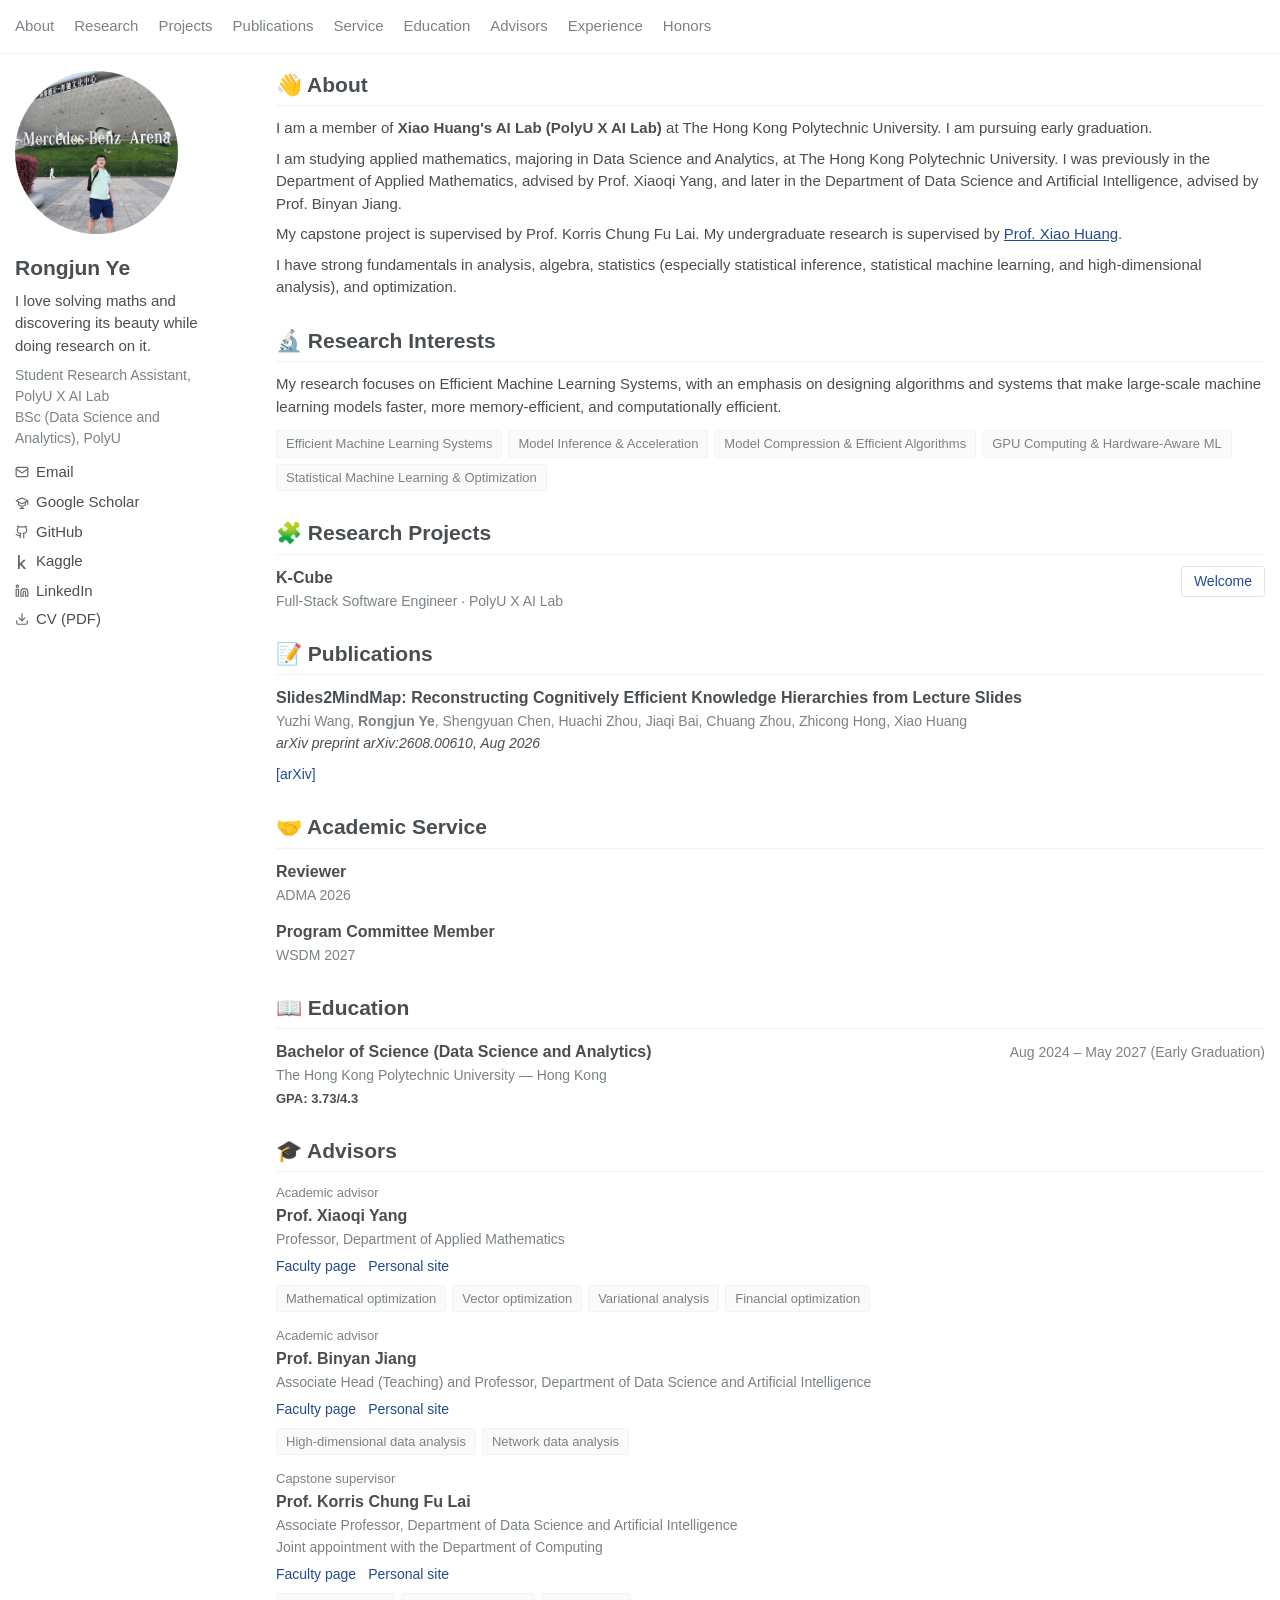
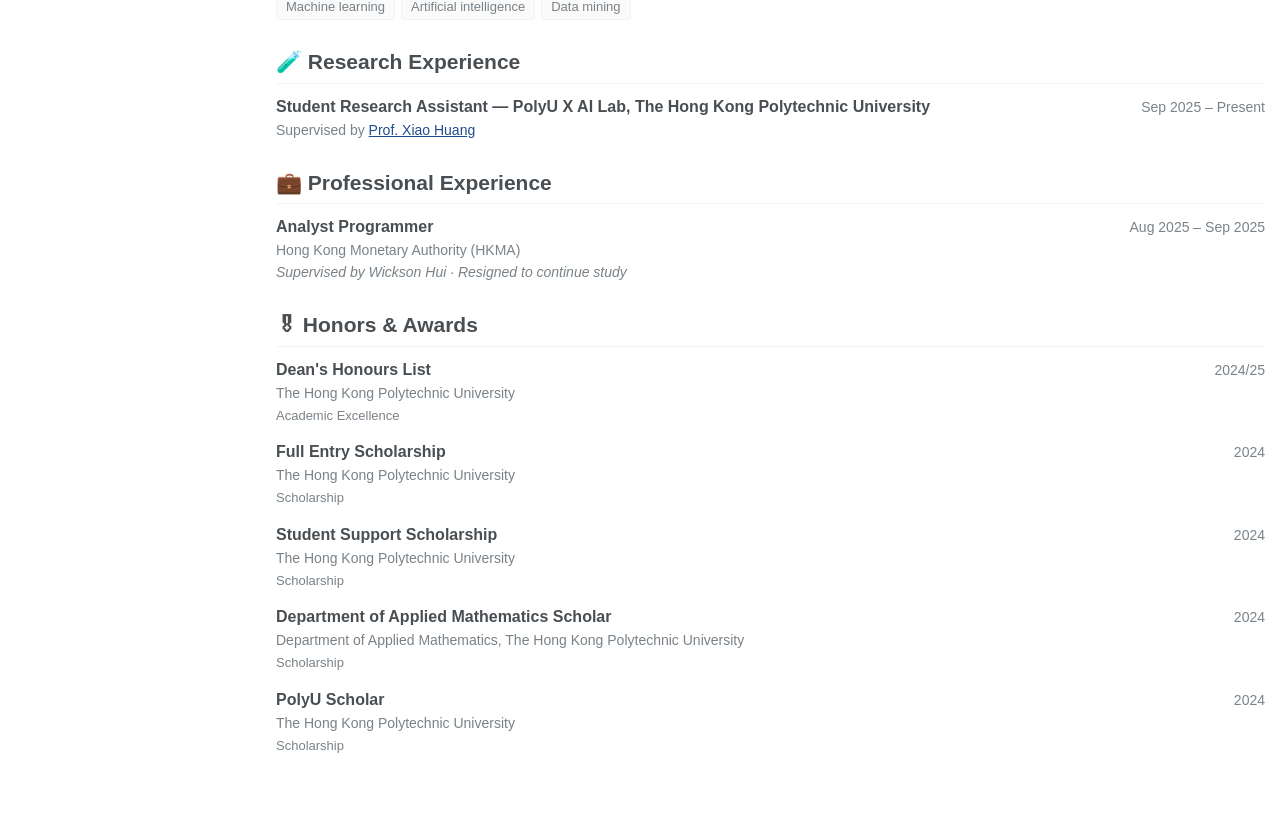
==== index.html @ 46ef4d5f "Add academic service section" ====
<!DOCTYPE html>
<html lang="en">
<head>
  <meta charset="UTF-8" />
  <meta name="viewport" content="width=device-width, initial-scale=1.0" />
  <meta name="description" content="Rongjun Ye is an undergraduate researcher at PolyU X AI Lab, working on efficient machine learning systems, model acceleration, and statistical machine learning." />
  <meta name="author" content="Rongjun Ye" />
  <link rel="canonical" href="https://ericyerongjun.github.io/" />
  <link rel="icon" type="image/svg+xml" href="assets/images/favicon.svg" />
  <meta property="og:type" content="profile" />
  <meta property="og:site_name" content="Rongjun Ye" />
  <meta property="og:title" content="Rongjun Ye" />
  <meta property="og:description" content="Rongjun Ye is an undergraduate researcher at PolyU X AI Lab, working on efficient machine learning systems, model acceleration, and statistical machine learning." />
  <meta property="og:url" content="https://ericyerongjun.github.io/" />
  <meta property="og:image" content="https://ericyerongjun.github.io/assets/images/profile.jpg" />
  <meta name="twitter:card" content="summary" />
  <title>Rongjun Ye</title>
  <link rel="stylesheet" href="assets/css/style.css" />
</head>
<body>

<header class="masthead">
  <nav class="masthead-inner" aria-label="Sections">
      <a href="#about">About</a>
      <a href="#research">Research</a>
      <a href="#projects">Projects</a>
      <a href="#publications">Publications</a>
      <a href="#service">Service</a>
      <a href="#education">Education</a>
      <a href="#advisors">Advisors</a>
      <a href="#research-experience">Experience</a>
      <a href="#honors">Honors</a>
  </nav>
</header>

<div class="wrap">

  <aside class="profile">
    <img src="assets/images/profile.jpg" alt="Rongjun Ye" class="profile-avatar" />
    <h1 class="profile-name">Rongjun Ye</h1>
    <p class="profile-bio">I love solving maths and discovering its beauty while doing research on it.</p>
    <p class="profile-affil">
      Student Research Assistant, PolyU X AI Lab<br />
      BSc (Data Science and Analytics), PolyU
    </p>
    <ul class="profile-links">
        <li><a href="mailto:rongjun.ye@connect.polyu.hk"><svg viewBox="0 0 24 24" fill="none" stroke="currentColor" stroke-width="2" stroke-linecap="round" stroke-linejoin="round" width="14" height="14"><rect x="2" y="4" width="20" height="16" rx="2"/><path d="m22 7-8.97 5.7a1.94 1.94 0 0 1-2.06 0L2 7"/></svg> <span>Email</span></a></li>
        <li><a href="https://scholar.google.com/citations?user=_vqwyT8AAAAJ" target="_blank" rel="noopener"><svg viewBox="0 0 24 24" fill="none" stroke="currentColor" stroke-width="2" stroke-linecap="round" stroke-linejoin="round" width="14" height="14"><path d="M22 10v6M2 10l10-5 10 5-10 5z"/><path d="M6 12v5c3 3 9 3 12 0v-5"/><path d="M12 20v3"/><path d="M9 23h6"/></svg> <span>Google Scholar</span></a></li>
        <li><a href="https://github.com/ericyerongjun" target="_blank" rel="noopener"><svg viewBox="0 0 24 24" fill="none" stroke="currentColor" stroke-width="2" stroke-linecap="round" stroke-linejoin="round" width="14" height="14"><path d="M15 22v-4a4.8 4.8 0 0 0-1-3.5c3 0 6-2 6-5.5.08-1.25-.27-2.48-1-3.5.28-1.15.28-2.35 0-3.5 0 0-1 0-3 1.5-2.64-.5-5.36-.5-8 0C6 2 5 2 5 2c-.3 1.15-.3 2.35 0 3.5A5.403 5.403 0 0 0 4 9c0 3.5 3 5.5 6 5.5-.39.49-.68 1.05-.85 1.65-.17.6-.22 1.23-.15 1.85v4"/><path d="M9 18c-4.51 2-5-2-7-2"/></svg> <span>GitHub</span></a></li>
        <li><a href="https://www.kaggle.com/rongjunye" target="_blank" rel="noopener"><svg viewBox="0 0 24 24" fill="currentColor" width="14" height="14"><path d="M18.825 23.859c-.022.092-.117.141-.281.141h-3.139c-.187 0-.351-.082-.492-.248l-5.178-6.589-1.448 1.374v5.111c0 .235-.117.352-.351.352H5.505c-.236 0-.354-.117-.354-.352V.353c0-.233.118-.353.354-.353h2.431c.234 0 .351.12.351.353v14.343l6.203-6.272c.165-.165.33-.246.495-.246h3.239c.144 0 .236.06.285.18.046.149.034.255-.036.315l-6.555 6.344 6.836 8.507c.095.104.117.208.07.334z"/></svg> <span>Kaggle</span></a></li>
        <li><a href="https://www.linkedin.com/in/rongjun-ye-814453331" target="_blank" rel="noopener"><svg viewBox="0 0 24 24" fill="none" stroke="currentColor" stroke-width="2" stroke-linecap="round" stroke-linejoin="round" width="14" height="14"><path d="M16 8a6 6 0 0 1 6 6v7h-4v-7a2 2 0 0 0-2-2 2 2 0 0 0-2 2v7h-4v-7a6 6 0 0 1 6-6z"/><rect width="4" height="12" x="2" y="9"/><circle cx="4" cy="4" r="2"/></svg> <span>LinkedIn</span></a></li>
        <li id="cv-download-slot"></li>
    </ul>
  </aside>

  <main class="content">

  <!-- About -->
  <section class="card bio" id="about">
    <h2 class="section-title">👋 About</h2>
    <p>
      I am a member of <strong>Xiao Huang's AI Lab (PolyU X AI Lab)</strong> at The Hong Kong Polytechnic University.
      I am pursuing early graduation.
    </p>
    <p>
      I am studying applied mathematics, majoring in Data Science and Analytics, at The Hong Kong Polytechnic University.
      I was previously in the Department of Applied Mathematics, advised by Prof. Xiaoqi Yang, and later in the
      Department of Data Science and Artificial Intelligence, advised by Prof. Binyan Jiang.
    </p>
    <p>
      My capstone project is supervised by Prof. Korris Chung Fu Lai.
      My undergraduate research is supervised by <a href="https://web.comp.polyu.edu.hk/xiaohuang/" target="_blank" rel="noopener">Prof. Xiao Huang</a>.
    </p>
    <p>
      I have strong fundamentals in analysis, algebra, statistics (especially statistical inference,
      statistical machine learning, and high-dimensional analysis), and optimization.
    </p>
  </section>

  <!-- Research -->
  <section class="card bio" id="research">
    <h2 class="section-title">🔬 Research Interests</h2>
    <p>
      My research focuses on Efficient Machine Learning Systems, with an emphasis on designing algorithms and systems that make large-scale machine learning models faster, more memory-efficient, and computationally efficient.
    </p>
    <div class="tag-group" style="margin-top:12px;">
      <span class="tag-neutral">Efficient Machine Learning Systems</span>
      <span class="tag-neutral">Model Inference &amp; Acceleration</span>
      <span class="tag-neutral">Model Compression &amp; Efficient Algorithms</span>
      <span class="tag-neutral">GPU Computing &amp; Hardware-Aware ML</span>
      <span class="tag-neutral">Statistical Machine Learning &amp; Optimization</span>
    </div>
  </section>

  <!-- Projects -->
  <section class="card" id="projects">
    <h2 class="section-title">🧩 Research Projects</h2>
    <div class="proj-list">
      <div class="proj-item">
        <div class="proj-top">
          <div>
            <h3 class="proj-title">K-Cube</h3>
            <div class="proj-sub">Full-Stack Software Engineer · PolyU X AI Lab</div>
          </div>
          <div class="proj-links">
            <a href="https://www.polyu.edu.hk/comp/kcube/welcome" target="_blank" rel="noopener" class="proj-btn">Welcome</a>
          </div>
        </div>
      </div>
    </div>
  </section>

  <!-- Publications, Service, Education, Experience, Honors — rendered from cv-data.js -->
  <div id="cv-root"></div>

  </main>

</div>

<script src="assets/js/cv-pdf-generator.js"></script>
<script src="assets/js/cv-data.js"></script>
</body>
</html>
---- assets/css/style.css ----
/* ── PALETTE ──────────────────────────────
   Matched to the Academic Pages theme used by the TMLR group site. */
:root {
  --bg:      #FFFFFF;
  --text:    #494E52;
  --muted:   #7A8288;
  --link:    #224B8D;
  --border:  #F2F3F3;
  --rule:    #E4E6E6;
  --font:    "Trebuchet MS", Helvetica, sans-serif;
}

*, *::before, *::after { box-sizing: border-box; margin: 0; padding: 0; }

html { background: var(--bg); }

body {
  font-family: var(--font);
  font-size: 15px;
  line-height: 1.5;
  color: var(--text);
  background: var(--bg);
  -webkit-font-smoothing: antialiased;
}

a { color: var(--link); text-decoration: underline; }
a:hover { color: var(--link); text-decoration: underline; }

img { max-width: 100%; }

/* ── MASTHEAD ─────────────────────────── */
.masthead {
  position: sticky;
  top: 0;
  z-index: 20;
  background: var(--bg);
  border-bottom: 1px solid var(--border);
}

.masthead-inner {
  max-width: 1280px;
  margin: 0 auto;
  padding: 15px;
  display: flex;
  flex-wrap: wrap;
  gap: 4px 20px;
}

.masthead-inner a {
  font-size: 15px;
  color: var(--muted);
  text-decoration: none;
}
.masthead-inner a:hover { color: var(--link); text-decoration: underline; }

[id] { scroll-margin-top: 70px; }

/* ── WRAPPER: 188px sidebar + content column ── */
.wrap {
  max-width: 1280px;
  margin: 15px auto 0;
  padding: 0 15px 72px;
  display: flex;
  align-items: flex-start;
}

.profile {
  width: 188px;
  flex-shrink: 0;
  margin-right: 21px;
  position: sticky;
  top: 70px;
}

.profile-avatar {
  width: 163px;
  height: 163px;
  border-radius: 50%;
  object-fit: cover;
  margin-bottom: 12px;
}

.profile-name {
  font-size: 21px;
  font-weight: 700;
  color: var(--text);
  margin-bottom: 6px;
}

.profile-bio { font-size: 15px; margin-bottom: 8px; }

.profile-affil {
  font-size: 14px;
  color: var(--muted);
  line-height: 1.5;
  margin-bottom: 12px;
}

.profile-links { list-style: none; }

.profile-links li { margin-bottom: 5px; }

.profile-links a {
  display: inline-flex;
  align-items: center;
  gap: 7px;
  font-size: 15px;
  color: var(--text);
  text-decoration: none;
}
.profile-links a:hover { color: var(--link); text-decoration: underline; }
.profile-links svg { flex-shrink: 0; opacity: .85; }

.content {
  flex: 1;
  min-width: 0;
  padding-left: 52px;
}

/* the generated CV button sits in the sidebar link list */
#cv-download-slot .btn-download,
#cv-download-slot .hero-link {
  display: inline-flex;
  align-items: center;
  gap: 7px;
  font-size: 15px;
  color: var(--text);
  background: none;
  border: 0;
  padding: 0;
  font-family: var(--font);
  text-decoration: none;
  cursor: pointer;
}
#cv-download-slot .btn-download:hover,
#cv-download-slot .hero-link:hover { color: var(--link); text-decoration: underline; }
#cv-download-slot button:disabled { cursor: wait; opacity: .6; }

/* ── SECTIONS ─────────────────────────── */
.card { display: block; }

.content > .card:first-child .section-title {
  margin-top: 0;
}

.section-title {
  font-size: 21px;
  font-weight: 700;
  color: var(--text);
  margin: 26px 0 11px;
  padding-bottom: 5px;
  border-bottom: 1px solid var(--border);
}

.bio p { margin-bottom: 8px; }
.bio p:last-of-type { margin-bottom: 0; }

/* ── TAGS ─────────────────────────────── */
.tag-group { display: flex; flex-wrap: wrap; gap: 6px; }

.tag, .tag-neutral {
  display: inline-block;
  font-size: 13px;
  color: var(--muted);
  background: #FAFAFA;
  border: 1px solid var(--border);
  border-radius: 3px;
  padding: 3px 9px;
}

/* ── NEWS ─────────────────────────────── */
.news-list { display: flex; flex-direction: column; }

.news-item {
  display: flex;
  gap: 18px;
  padding: 7px 0;
}

.news-date {
  font-size: 14px;
  color: var(--muted);
  white-space: nowrap;
  flex-shrink: 0;
  width: 78px;
}

.news-text { flex: 1; font-size: 15px; }

/* ── PROJECTS ─────────────────────────── */
.proj-list { display: flex; flex-direction: column; gap: 18px; }

.proj-top {
  display: flex;
  justify-content: space-between;
  align-items: flex-start;
  gap: 16px;
  flex-wrap: wrap;
}

.proj-title { font-size: 16px; font-weight: 700; color: var(--text); }
.proj-sub { font-size: 14px; color: var(--muted); margin-top: 1px; }
.proj-desc { font-size: 15px; margin-top: 7px; }

.proj-links { display: flex; flex-wrap: wrap; gap: 12px; }

.proj-link {
  display: inline-flex;
  align-items: center;
  gap: 4px;
  font-size: 14px;
  color: var(--link);
  text-decoration: none;
}
.proj-link:hover { text-decoration: underline; }

.proj-btn {
  display: inline-flex;
  align-items: center;
  font-size: 14px;
  color: var(--link);
  text-decoration: none;
  border: 1px solid var(--rule);
  border-radius: 3px;
  padding: 4px 12px;
}
.proj-btn:hover { text-decoration: underline; }

/* ── CV BLOCKS (rendered from cv-data.js) ─ */
.cv-block { display: block; }

.cv-item {
  display: flex;
  justify-content: space-between;
  align-items: flex-start;
  gap: 20px;
  margin-bottom: 14px;
}
.cv-item:last-child { margin-bottom: 0; }

.cv-item-main { flex: 1; min-width: 0; }

.cv-item-date {
  font-size: 14px;
  color: var(--muted);
  white-space: nowrap;
  flex-shrink: 0;
  padding-top: 2px;
}

.cv-item-title { font-size: 16px; font-weight: 700; color: var(--text); }
.advisor-role {
  font-size: 13px;
  color: var(--muted);
  margin-bottom: 1px;
}
.cv-item-sub { font-size: 14px; color: var(--muted); margin-top: 1px; }
.cv-item-desc { font-size: 15px; margin-top: 4px; }

.cv-notes { margin-top: 5px; padding-left: 18px; }
.cv-notes li { font-size: 14px; color: var(--muted); margin-bottom: 3px; }

/* publication links render as [paper] [code], as on the group's pages */
.pub-links { display: flex; flex-wrap: wrap; gap: 10px; margin-top: 6px; }

.pub-link {
  font-size: 14px;
  color: var(--link);
  text-decoration: none;
}
.pub-link::before { content: "["; }
.pub-link::after  { content: "]"; }
.pub-link:hover { text-decoration: underline; }

.btn-disabled {
  color: var(--muted);
  pointer-events: none;
  user-select: none;
}

.honor-badge {
  display: inline-block;
  font-size: 13px;
  color: var(--muted);
  margin-top: 2px;
}

/* fallback when the page provides no header slot for the CV button */
.cv-top-actions { display: flex; justify-content: flex-end; margin-bottom: 14px; }

.btn-download {
  display: inline-flex;
  align-items: center;
  gap: 6px;
  border: 1px solid var(--border);
  background: none;
  color: var(--link);
  cursor: pointer;
  font-family: var(--font);
  font-size: 14px;
  text-decoration: none;
  padding: 6px 12px;
  border-radius: 3px;
}
.btn-download:hover { text-decoration: underline; }

/* ── RESPONSIVE ───────────────────────── */
@media (max-width: 900px) {
  .wrap { flex-direction: column; padding-bottom: 56px; }
  .profile {
    position: static;
    width: 100%;
    margin: 0 0 24px;
    padding-bottom: 20px;
    border-bottom: 1px solid var(--border);
  }
  .content { padding-left: 0; }
  .masthead-inner { padding: 12px 15px; }
}

@media (max-width: 560px) {
  /* the date column cannot shrink; stack it instead of overflowing */
  .cv-item { flex-direction: column; gap: 3px; }
  .cv-item-date { white-space: normal; padding-top: 0; }
  .news-item { flex-direction: column; gap: 2px; }
  .news-date { width: auto; }
  .profile-avatar { width: 132px; height: 132px; }
  .section-title { font-size: 19px; }
}
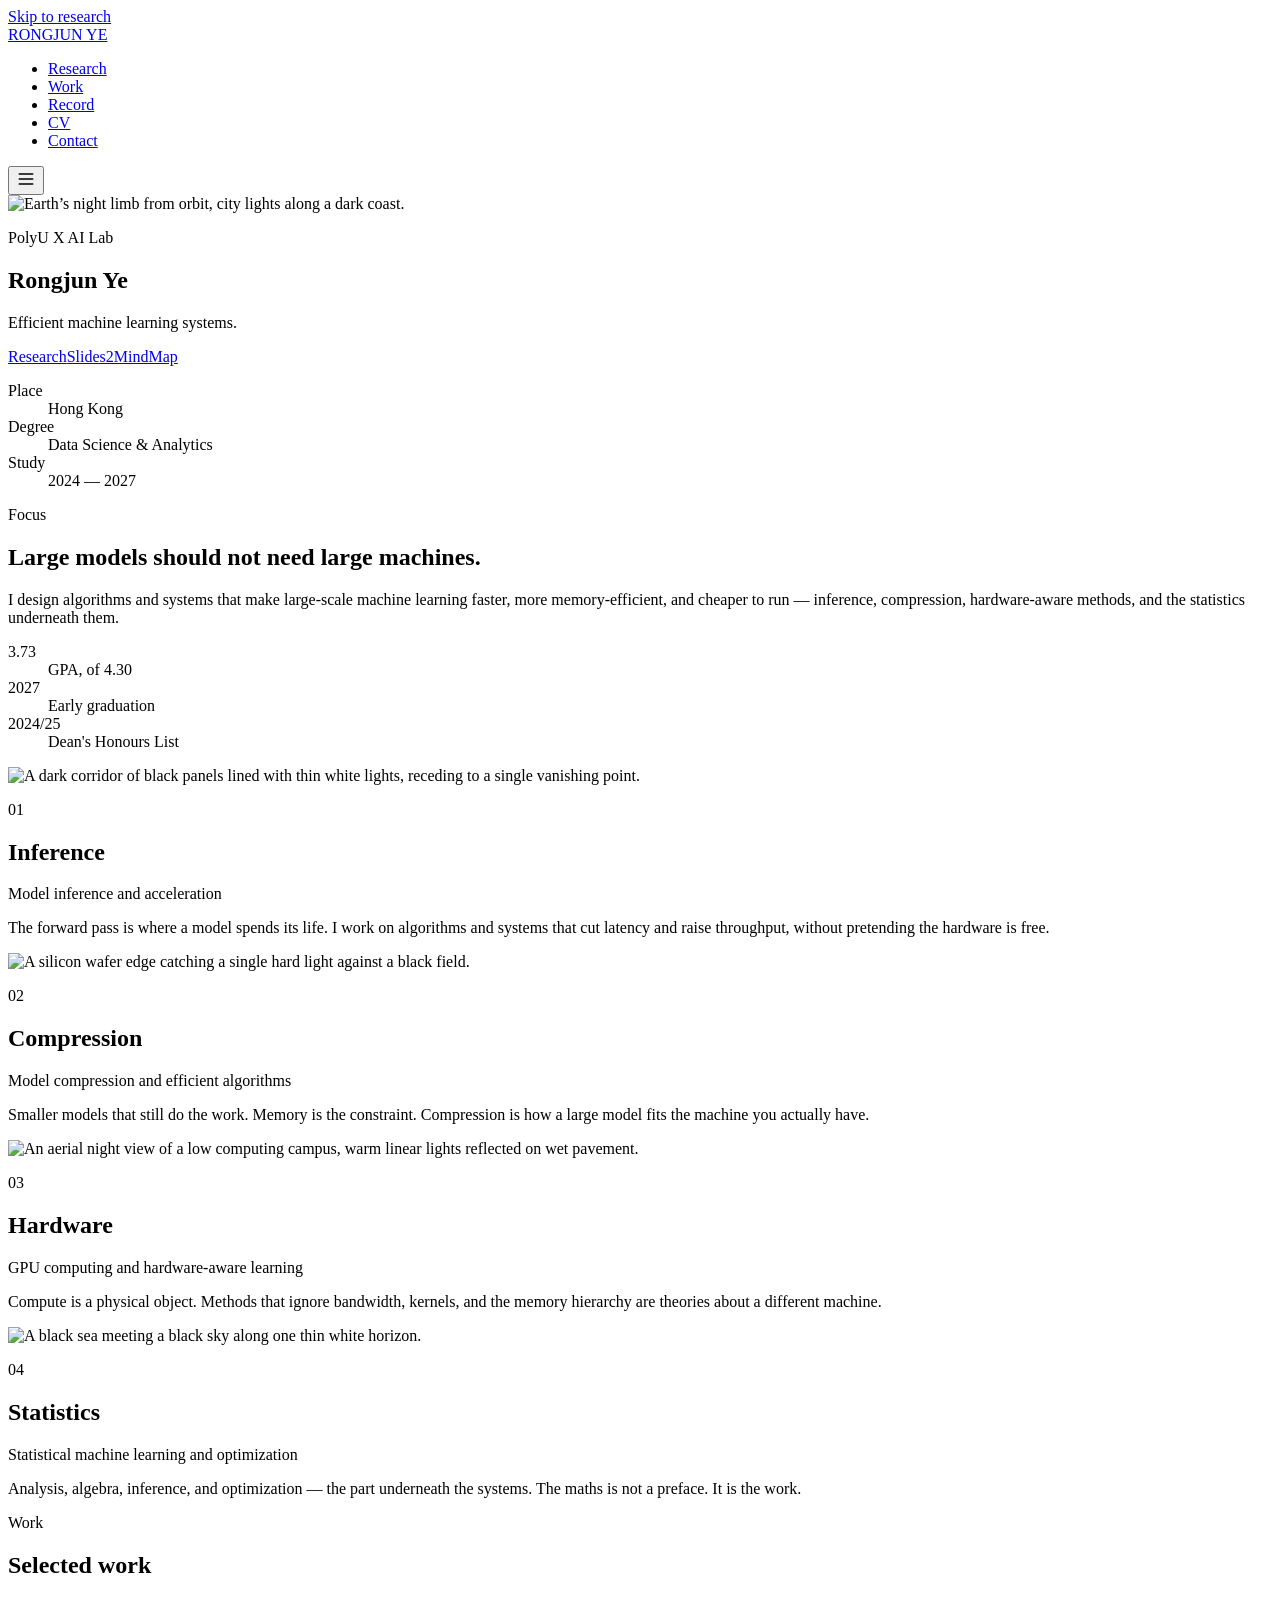
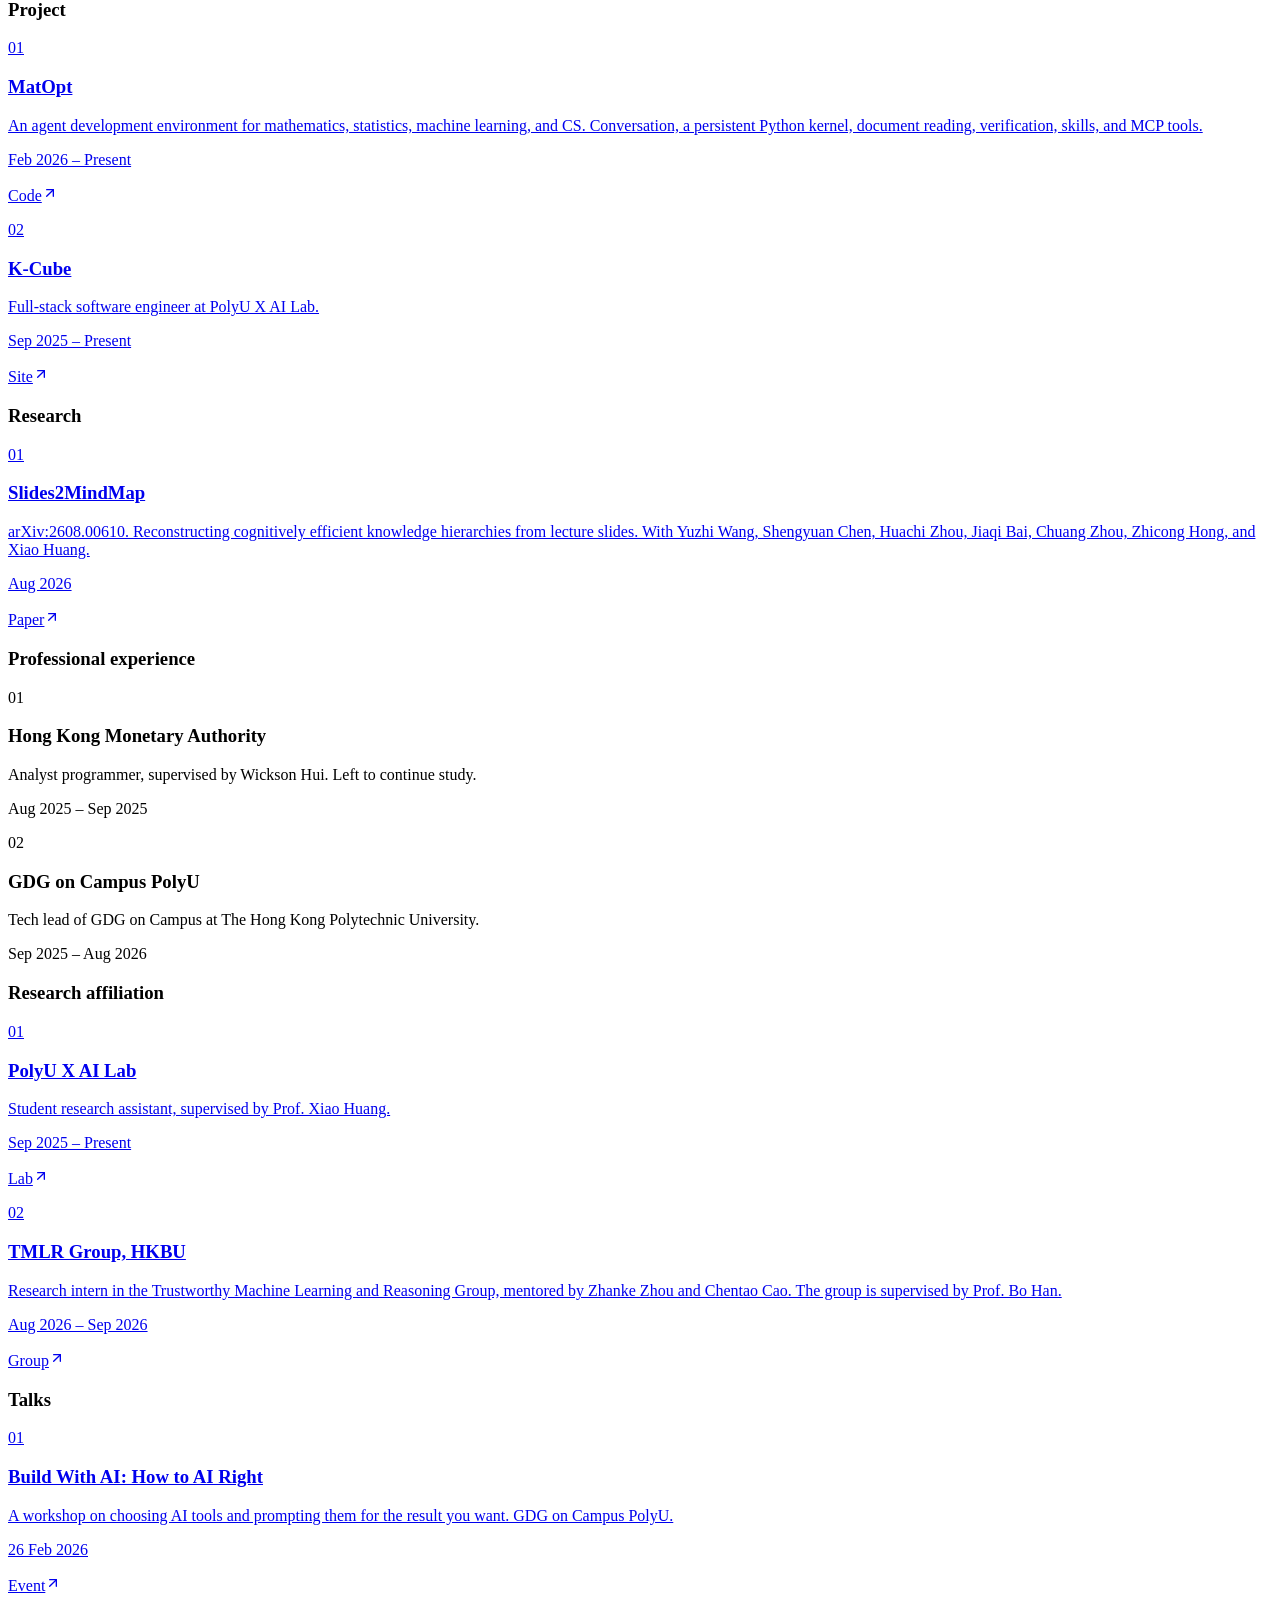
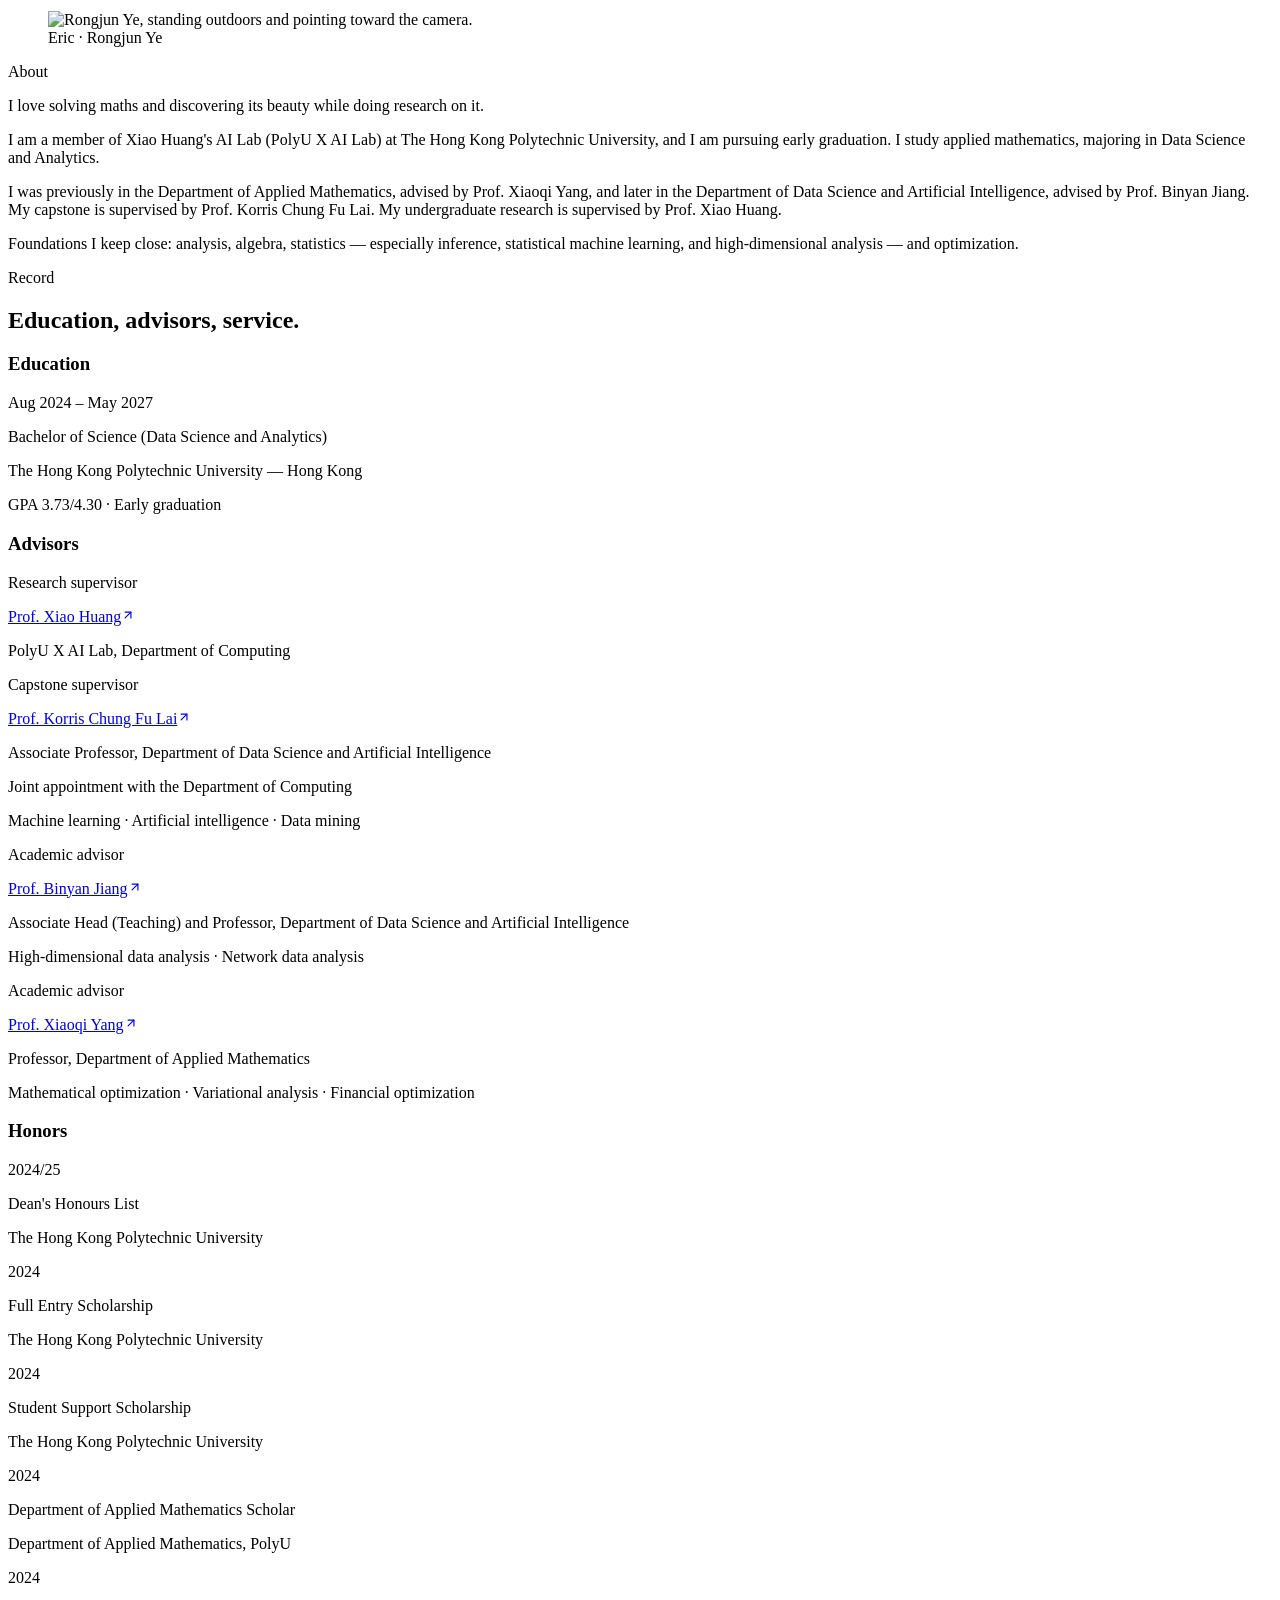
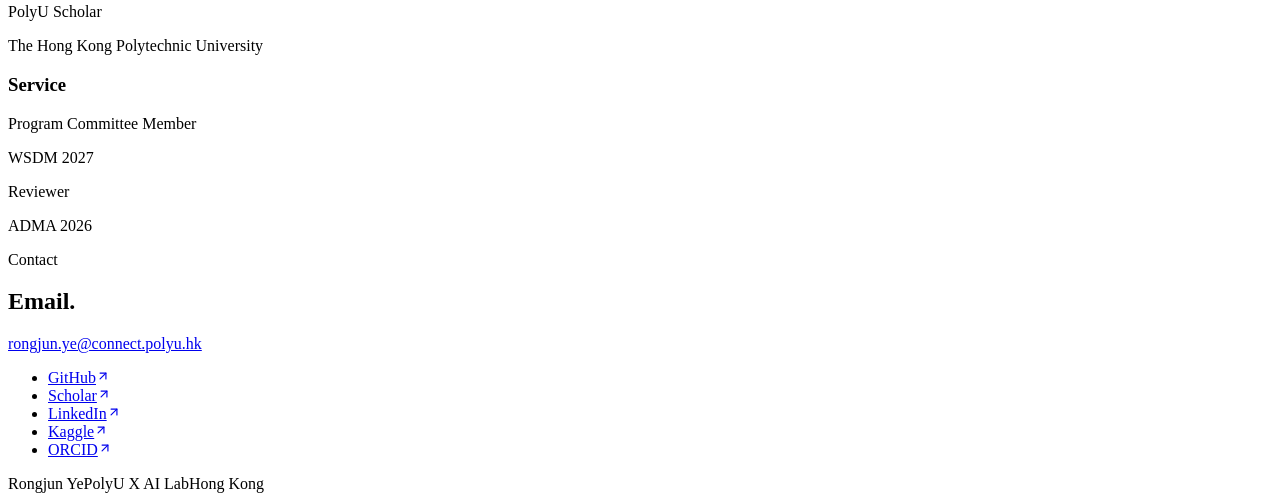
==== commit addc251e: "Add index and 404 pages" ====
--- a/index.html
+++ b/index.html
@@ -1,123 +1 @@
-<!DOCTYPE html>
-<html lang="en">
-<head>
-  <meta charset="UTF-8" />
-  <meta name="viewport" content="width=device-width, initial-scale=1.0" />
-  <meta name="description" content="Rongjun Ye is an undergraduate researcher at PolyU X AI Lab, working on efficient machine learning systems, model acceleration, and statistical machine learning." />
-  <meta name="author" content="Rongjun Ye" />
-  <link rel="canonical" href="https://ericyerongjun.github.io/" />
-  <link rel="icon" type="image/svg+xml" href="assets/images/favicon.svg" />
-  <meta property="og:type" content="profile" />
-  <meta property="og:site_name" content="Rongjun Ye" />
-  <meta property="og:title" content="Rongjun Ye" />
-  <meta property="og:description" content="Rongjun Ye is an undergraduate researcher at PolyU X AI Lab, working on efficient machine learning systems, model acceleration, and statistical machine learning." />
-  <meta property="og:url" content="https://ericyerongjun.github.io/" />
-  <meta property="og:image" content="https://ericyerongjun.github.io/assets/images/profile.jpg" />
-  <meta name="twitter:card" content="summary" />
-  <title>Rongjun Ye</title>
-  <link rel="stylesheet" href="assets/css/style.css" />
-</head>
-<body>
-
-<header class="masthead">
-  <nav class="masthead-inner" aria-label="Sections">
-      <a href="#about">About</a>
-      <a href="#research">Research</a>
-      <a href="#projects">Projects</a>
-      <a href="#publications">Publications</a>
-      <a href="#service">Service</a>
-      <a href="#education">Education</a>
-      <a href="#advisors">Advisors</a>
-      <a href="#research-experience">Experience</a>
-      <a href="#honors">Honors</a>
-  </nav>
-</header>
-
-<div class="wrap">
-
-  <aside class="profile">
-    <img src="assets/images/profile.jpg" alt="Rongjun Ye" class="profile-avatar" />
-    <h1 class="profile-name">Rongjun Ye</h1>
-    <p class="profile-bio">I love solving maths and discovering its beauty while doing research on it.</p>
-    <p class="profile-affil">
-      Student Research Assistant, PolyU X AI Lab<br />
-      BSc (Data Science and Analytics), PolyU
-    </p>
-    <ul class="profile-links">
-        <li><a href="mailto:rongjun.ye@connect.polyu.hk"><svg viewBox="0 0 24 24" fill="none" stroke="currentColor" stroke-width="2" stroke-linecap="round" stroke-linejoin="round" width="14" height="14"><rect x="2" y="4" width="20" height="16" rx="2"/><path d="m22 7-8.97 5.7a1.94 1.94 0 0 1-2.06 0L2 7"/></svg> <span>Email</span></a></li>
-        <li><a href="https://scholar.google.com/citations?user=_vqwyT8AAAAJ" target="_blank" rel="noopener"><svg viewBox="0 0 24 24" fill="none" stroke="currentColor" stroke-width="2" stroke-linecap="round" stroke-linejoin="round" width="14" height="14"><path d="M22 10v6M2 10l10-5 10 5-10 5z"/><path d="M6 12v5c3 3 9 3 12 0v-5"/><path d="M12 20v3"/><path d="M9 23h6"/></svg> <span>Google Scholar</span></a></li>
-        <li><a href="https://github.com/ericyerongjun" target="_blank" rel="noopener"><svg viewBox="0 0 24 24" fill="none" stroke="currentColor" stroke-width="2" stroke-linecap="round" stroke-linejoin="round" width="14" height="14"><path d="M15 22v-4a4.8 4.8 0 0 0-1-3.5c3 0 6-2 6-5.5.08-1.25-.27-2.48-1-3.5.28-1.15.28-2.35 0-3.5 0 0-1 0-3 1.5-2.64-.5-5.36-.5-8 0C6 2 5 2 5 2c-.3 1.15-.3 2.35 0 3.5A5.403 5.403 0 0 0 4 9c0 3.5 3 5.5 6 5.5-.39.49-.68 1.05-.85 1.65-.17.6-.22 1.23-.15 1.85v4"/><path d="M9 18c-4.51 2-5-2-7-2"/></svg> <span>GitHub</span></a></li>
-        <li><a href="https://www.kaggle.com/rongjunye" target="_blank" rel="noopener"><svg viewBox="0 0 24 24" fill="currentColor" width="14" height="14"><path d="M18.825 23.859c-.022.092-.117.141-.281.141h-3.139c-.187 0-.351-.082-.492-.248l-5.178-6.589-1.448 1.374v5.111c0 .235-.117.352-.351.352H5.505c-.236 0-.354-.117-.354-.352V.353c0-.233.118-.353.354-.353h2.431c.234 0 .351.12.351.353v14.343l6.203-6.272c.165-.165.33-.246.495-.246h3.239c.144 0 .236.06.285.18.046.149.034.255-.036.315l-6.555 6.344 6.836 8.507c.095.104.117.208.07.334z"/></svg> <span>Kaggle</span></a></li>
-        <li><a href="https://www.linkedin.com/in/rongjun-ye-814453331" target="_blank" rel="noopener"><svg viewBox="0 0 24 24" fill="none" stroke="currentColor" stroke-width="2" stroke-linecap="round" stroke-linejoin="round" width="14" height="14"><path d="M16 8a6 6 0 0 1 6 6v7h-4v-7a2 2 0 0 0-2-2 2 2 0 0 0-2 2v7h-4v-7a6 6 0 0 1 6-6z"/><rect width="4" height="12" x="2" y="9"/><circle cx="4" cy="4" r="2"/></svg> <span>LinkedIn</span></a></li>
-        <li id="cv-download-slot"></li>
-    </ul>
-  </aside>
-
-  <main class="content">
-
-  <!-- About -->
-  <section class="card bio" id="about">
-    <h2 class="section-title">👋 About</h2>
-    <p>
-      I am a member of <strong>Xiao Huang's AI Lab (PolyU X AI Lab)</strong> at The Hong Kong Polytechnic University.
-      I am pursuing early graduation.
-    </p>
-    <p>
-      I am studying applied mathematics, majoring in Data Science and Analytics, at The Hong Kong Polytechnic University.
-      I was previously in the Department of Applied Mathematics, advised by Prof. Xiaoqi Yang, and later in the
-      Department of Data Science and Artificial Intelligence, advised by Prof. Binyan Jiang.
-    </p>
-    <p>
-      My capstone project is supervised by Prof. Korris Chung Fu Lai.
-      My undergraduate research is supervised by <a href="https://web.comp.polyu.edu.hk/xiaohuang/" target="_blank" rel="noopener">Prof. Xiao Huang</a>.
-    </p>
-    <p>
-      I have strong fundamentals in analysis, algebra, statistics (especially statistical inference,
-      statistical machine learning, and high-dimensional analysis), and optimization.
-    </p>
-  </section>
-
-  <!-- Research -->
-  <section class="card bio" id="research">
-    <h2 class="section-title">🔬 Research Interests</h2>
-    <p>
-      My research focuses on Efficient Machine Learning Systems, with an emphasis on designing algorithms and systems that make large-scale machine learning models faster, more memory-efficient, and computationally efficient.
-    </p>
-    <div class="tag-group" style="margin-top:12px;">
-      <span class="tag-neutral">Efficient Machine Learning Systems</span>
-      <span class="tag-neutral">Model Inference &amp; Acceleration</span>
-      <span class="tag-neutral">Model Compression &amp; Efficient Algorithms</span>
-      <span class="tag-neutral">GPU Computing &amp; Hardware-Aware ML</span>
-      <span class="tag-neutral">Statistical Machine Learning &amp; Optimization</span>
-    </div>
-  </section>
-
-  <!-- Projects -->
-  <section class="card" id="projects">
-    <h2 class="section-title">🧩 Research Projects</h2>
-    <div class="proj-list">
-      <div class="proj-item">
-        <div class="proj-top">
-          <div>
-            <h3 class="proj-title">K-Cube</h3>
-            <div class="proj-sub">Full-Stack Software Engineer · PolyU X AI Lab</div>
-          </div>
-          <div class="proj-links">
-            <a href="https://www.polyu.edu.hk/comp/kcube/welcome" target="_blank" rel="noopener" class="proj-btn">Welcome</a>
-          </div>
-        </div>
-      </div>
-    </div>
-  </section>
-
-  <!-- Publications, Service, Education, Experience, Honors — rendered from cv-data.js -->
-  <div id="cv-root"></div>
-
-  </main>
-
-</div>
-
-<script src="assets/js/cv-pdf-generator.js"></script>
-<script src="assets/js/cv-data.js"></script>
-</body>
-</html>
+<!DOCTYPE html><html lang="en"><head><meta name="twitter:card" content="summary_large_image"><meta property="og:title" content="Rongjun Ye"><meta charSet="utf-8"/><meta name="viewport" content="width=device-width, initial-scale=1"/><link rel="preload" as="image" href="/hero-earth.svg"/><link rel="preload" as="image" href="/chapter-inference.svg"/><link rel="preload" as="image" href="/chapter-silicon.svg"/><link rel="preload" as="image" href="/chapter-campus.svg"/><link rel="preload" as="image" href="/chapter-horizon.svg"/><link rel="preload" as="image" href="/portrait.svg"/><link rel="stylesheet" href="/assets/styles-Bdzwuwe1.css" data-precedence="default"/><link rel="stylesheet" href="https://fonts.googleapis.com/css2?family=Inter+Tight:wght@300;400;500&amp;family=Inter:wght@400;500;600&amp;display=swap" data-precedence="default"/><title>Rongjun Ye</title><meta name="description" content="Rongjun Ye is an undergraduate researcher at PolyU X AI Lab, working on efficient machine learning systems, model acceleration, and statistical machine learning."/><meta name="author" content="Rongjun Ye"/><meta name="theme-color" content="#000000"/><link rel="modulepreload" href="/assets/index-Drt8-5mf.js"/><link rel="modulepreload" href="/assets/routes-DC3fAU2o.js"/><link rel="modulepreload" href="/assets/nav-qg1vt8UI.js"/><link rel="icon" type="image/svg+xml" href="/favicon.svg"/><link rel="preconnect" href="https://fonts.googleapis.com"/><link rel="preconnect" href="https://fonts.gstatic.com" crossorigin="anonymous"/><meta name="apple-mobile-web-app-title" content="Rongjun Ye"><meta name="apple-mobile-web-app-status-bar-style" content="black"></head><body><!--$--><div class="bg-bg text-fg"><a href="#research" class="sr-only focus:not-sr-only focus:fixed focus:top-4 focus:left-4 focus:z-50 focus:bg-paper focus:px-4 focus:py-2 focus:text-ink">Skip to research</a><div class="fixed inset-x-0 top-0 z-50 h-px origin-left bg-fg" style="transform:scaleX(0)" aria-hidden="true"></div><header class="fixed inset-x-0 top-0 z-40 bg-linear-to-b from-bg via-bg/50 to-transparent"><nav class="mx-auto flex h-16 max-w-6xl items-center justify-between px-6 md:px-10" aria-label="Primary"><a class="font-display text-sm font-medium tracking-widest text-fg active" href="/" data-status="active" aria-current="page">RONGJUN YE</a><ul class="hidden items-center gap-8 md:flex"><li><a href="/#research" class="text-sm text-muted transition-colors duration-200 hover:text-fg">Research</a></li><li><a href="/#work" class="text-sm text-muted transition-colors duration-200 hover:text-fg">Work</a></li><li><a href="/#record" class="text-sm text-muted transition-colors duration-200 hover:text-fg">Record</a></li><li><a href="/cv/" class="text-sm text-muted transition-colors duration-200 hover:text-fg">CV</a></li><li><a href="/#contact" class="text-sm text-muted transition-colors duration-200 hover:text-fg">Contact</a></li></ul><button type="button" class="inline-flex size-11 items-center justify-center text-fg md:hidden" aria-expanded="false" aria-label="Open menu"><svg xmlns="http://www.w3.org/2000/svg" width="20" height="20" viewBox="0 0 24 24" fill="none" stroke="currentColor" stroke-width="2" stroke-linecap="round" stroke-linejoin="round" class="lucide lucide-menu" aria-hidden="true"><path d="M4 12h16"></path><path d="M4 18h16"></path><path d="M4 6h16"></path></svg></button></nav></header><section class="relative flex min-h-svh items-end overflow-hidden"><img src="/hero-earth.svg" alt="Earth’s night limb from orbit, city lights along a dark coast." class="kenburns absolute inset-0 h-full w-full object-cover"/><div class="absolute inset-0 bg-linear-to-t from-bg via-bg/55 to-bg/10"></div><div class="absolute inset-0 bg-linear-to-r from-bg/80 via-transparent to-transparent"></div><div class="relative z-10 mx-auto w-full max-w-6xl px-6 pt-28 pb-10 md:px-10 md:pb-14"><p class="rise text-xs font-medium tracking-widest text-fg uppercase">PolyU X AI Lab</p><h1 class="rise rise-2 mt-4 font-display text-6xl leading-none font-light tracking-tighter text-fg sm:text-7xl md:text-8xl">Rongjun Ye</h1><p class="rise rise-3 mt-5 max-w-xl text-lg leading-snug text-fg md:text-2xl">Efficient machine learning systems.</p><div class="rise rise-4 mt-8 flex flex-wrap gap-3"><a class="inline-flex h-11 items-center bg-paper px-5 text-sm font-medium text-ink transition-colors duration-200 hover:bg-fg active:scale-[0.96]" href="#research">Research</a><a class="inline-flex h-11 items-center border border-line bg-bg/40 px-5 text-sm font-medium text-fg backdrop-blur-sm transition-colors duration-200 hover:border-fg hover:bg-fg hover:text-ink active:scale-[0.96]" href="https://arxiv.org/abs/2608.00610" target="_blank" rel="noreferrer">Slides2MindMap</a></div><dl class="mt-14 grid grid-cols-2 gap-6 border-t border-line/80 pt-6 sm:grid-cols-3"><div><dt class="text-xs tracking-widest text-muted uppercase">Place</dt><dd class="mt-2 text-sm text-fg">Hong Kong</dd></div><div><dt class="text-xs tracking-widest text-muted uppercase">Degree</dt><dd class="mt-2 text-sm text-fg">Data Science &amp; Analytics</dd></div><div class="col-span-2 sm:col-span-1"><dt class="text-xs tracking-widest text-muted uppercase">Study</dt><dd class="mt-2 text-sm text-fg">2024 — 2027</dd></div></dl></div></section><section class="mx-auto max-w-6xl px-6 py-28 md:px-10 md:py-36"><p class="text-xs font-medium tracking-widest text-faint uppercase">Focus</p><h2 class="mt-6 max-w-5xl font-display text-4xl leading-none font-light tracking-tighter text-fg sm:text-6xl md:text-7xl">Large models should not need large machines.</h2><p class="mt-8 max-w-2xl text-lg leading-relaxed text-muted">I design algorithms and systems that make large-scale machine learning faster, more memory-efficient, and cheaper to run — inference, compression, hardware-aware methods, and the statistics underneath them.</p><dl class="mt-16 grid gap-10 border-t border-line pt-10 sm:grid-cols-3"><div><dt class="font-display text-5xl font-light tracking-tighter text-fg">3.73</dt><dd class="mt-2 text-sm text-muted">GPA, of <!-- -->4.30</dd></div><div><dt class="font-display text-5xl font-light tracking-tighter text-fg">2027</dt><dd class="mt-2 text-sm text-muted">Early graduation</dd></div><div><dt class="font-display text-5xl font-light tracking-tighter text-fg">2024/25</dt><dd class="mt-2 text-sm text-muted">Dean&#x27;s Honours List</dd></div></dl></section><div id="research"><section id="inference" class="relative flex min-h-svh items-end overflow-hidden"><img src="/chapter-inference.svg" alt="A dark corridor of black panels lined with thin white lights, receding to a single vanishing point." class="absolute inset-0 h-full w-full object-cover"/><div class="absolute inset-0 bg-linear-to-t from-bg via-bg/45 to-transparent"></div><div class="relative z-10 mx-auto w-full max-w-6xl px-6 pt-24 pb-16 md:px-10 md:pb-20"><p class="text-xs font-medium tracking-widest text-fg uppercase">01</p><h2 class="mt-4 font-display text-5xl leading-none font-light tracking-tighter text-fg md:text-7xl">Inference</h2><p class="mt-4 text-sm tracking-wide text-fg uppercase">Model inference and acceleration</p><p class="mt-6 max-w-xl text-lg leading-relaxed text-fg/90">The forward pass is where a model spends its life. I work on algorithms and systems that cut latency and raise throughput, without pretending the hardware is free.</p></div></section><section id="compression" class="relative flex min-h-svh items-end overflow-hidden"><img src="/chapter-silicon.svg" alt="A silicon wafer edge catching a single hard light against a black field." class="absolute inset-0 h-full w-full object-cover"/><div class="absolute inset-0 bg-linear-to-t from-bg via-bg/45 to-transparent"></div><div class="relative z-10 mx-auto w-full max-w-6xl px-6 pt-24 pb-16 md:px-10 md:pb-20"><p class="text-xs font-medium tracking-widest text-fg uppercase">02</p><h2 class="mt-4 font-display text-5xl leading-none font-light tracking-tighter text-fg md:text-7xl">Compression</h2><p class="mt-4 text-sm tracking-wide text-fg uppercase">Model compression and efficient algorithms</p><p class="mt-6 max-w-xl text-lg leading-relaxed text-fg/90">Smaller models that still do the work. Memory is the constraint. Compression is how a large model fits the machine you actually have.</p></div></section><section id="hardware" class="relative flex min-h-svh items-end overflow-hidden"><img src="/chapter-campus.svg" alt="An aerial night view of a low computing campus, warm linear lights reflected on wet pavement." class="absolute inset-0 h-full w-full object-cover"/><div class="absolute inset-0 bg-linear-to-t from-bg via-bg/45 to-transparent"></div><div class="relative z-10 mx-auto w-full max-w-6xl px-6 pt-24 pb-16 md:px-10 md:pb-20"><p class="text-xs font-medium tracking-widest text-fg uppercase">03</p><h2 class="mt-4 font-display text-5xl leading-none font-light tracking-tighter text-fg md:text-7xl">Hardware</h2><p class="mt-4 text-sm tracking-wide text-fg uppercase">GPU computing and hardware-aware learning</p><p class="mt-6 max-w-xl text-lg leading-relaxed text-fg/90">Compute is a physical object. Methods that ignore bandwidth, kernels, and the memory hierarchy are theories about a different machine.</p></div></section><section id="statistics" class="relative flex min-h-svh items-end overflow-hidden"><img src="/chapter-horizon.svg" alt="A black sea meeting a black sky along one thin white horizon." class="absolute inset-0 h-full w-full object-cover"/><div class="absolute inset-0 bg-linear-to-t from-bg via-bg/45 to-transparent"></div><div class="relative z-10 mx-auto w-full max-w-6xl px-6 pt-24 pb-16 md:px-10 md:pb-20"><p class="text-xs font-medium tracking-widest text-fg uppercase">04</p><h2 class="mt-4 font-display text-5xl leading-none font-light tracking-tighter text-fg md:text-7xl">Statistics</h2><p class="mt-4 text-sm tracking-wide text-fg uppercase">Statistical machine learning and optimization</p><p class="mt-6 max-w-xl text-lg leading-relaxed text-fg/90">Analysis, algebra, inference, and optimization — the part underneath the systems. The maths is not a preface. It is the work.</p></div></section></div><section id="work" class="scroll-mt-16 mx-auto max-w-6xl px-6 py-28 md:px-10 md:py-36"><p class="text-xs font-medium tracking-widest text-faint uppercase">Work</p><h2 class="mt-6 font-display text-4xl font-light tracking-tighter text-fg md:text-6xl">Selected work</h2><div class="mt-4"><div class="mt-16"><h3 class="text-xs font-medium tracking-widest text-faint uppercase">Project</h3><div class="mt-6 border-t border-line"><a href="https://github.com/ericyerongjun/matopt" target="_blank" rel="noreferrer" class="grid gap-4 border-b border-line py-8 transition-colors duration-200 md:grid-cols-12 md:gap-8 md:py-10 hover:bg-fg/5"><p class="text-xs tracking-widest text-faint md:col-span-1 md:pt-3">01</p><div class="md:col-span-7"><h3 class="font-display text-3xl font-light tracking-tight text-fg md:text-4xl">MatOpt</h3><p class="mt-3 max-w-xl text-sm leading-relaxed text-muted">An agent development environment for mathematics, statistics, machine learning, and CS. Conversation, a persistent Python kernel, document reading, verification, skills, and MCP tools.</p></div><div class="flex items-start justify-between gap-4 md:col-span-4 md:flex-col md:items-end"><p class="text-sm text-muted">Feb 2026 – Present</p><span class="inline-flex items-center gap-1 text-sm text-fg">Code<svg xmlns="http://www.w3.org/2000/svg" width="16" height="16" viewBox="0 0 24 24" fill="none" stroke="currentColor" stroke-width="2" stroke-linecap="round" stroke-linejoin="round" class="lucide lucide-arrow-up-right" aria-hidden="true"><path d="M7 7h10v10"></path><path d="M7 17 17 7"></path></svg></span></div></a><a href="https://www.polyu.edu.hk/comp/kcube/welcome" target="_blank" rel="noreferrer" class="grid gap-4 border-b border-line py-8 transition-colors duration-200 md:grid-cols-12 md:gap-8 md:py-10 hover:bg-fg/5"><p class="text-xs tracking-widest text-faint md:col-span-1 md:pt-3">02</p><div class="md:col-span-7"><h3 class="font-display text-3xl font-light tracking-tight text-fg md:text-4xl">K-Cube</h3><p class="mt-3 max-w-xl text-sm leading-relaxed text-muted">Full-stack software engineer at PolyU X AI Lab.</p></div><div class="flex items-start justify-between gap-4 md:col-span-4 md:flex-col md:items-end"><p class="text-sm text-muted">Sep 2025 – Present</p><span class="inline-flex items-center gap-1 text-sm text-fg">Site<svg xmlns="http://www.w3.org/2000/svg" width="16" height="16" viewBox="0 0 24 24" fill="none" stroke="currentColor" stroke-width="2" stroke-linecap="round" stroke-linejoin="round" class="lucide lucide-arrow-up-right" aria-hidden="true"><path d="M7 7h10v10"></path><path d="M7 17 17 7"></path></svg></span></div></a></div></div><div class="mt-16"><h3 class="text-xs font-medium tracking-widest text-faint uppercase">Research</h3><div class="mt-6 border-t border-line"><a href="https://arxiv.org/abs/2608.00610" target="_blank" rel="noreferrer" class="grid gap-4 border-b border-line py-8 transition-colors duration-200 md:grid-cols-12 md:gap-8 md:py-10 hover:bg-fg/5"><p class="text-xs tracking-widest text-faint md:col-span-1 md:pt-3">01</p><div class="md:col-span-7"><h3 class="font-display text-3xl font-light tracking-tight text-fg md:text-4xl">Slides2MindMap</h3><p class="mt-3 max-w-xl text-sm leading-relaxed text-muted">arXiv:2608.00610. Reconstructing cognitively efficient knowledge hierarchies from lecture slides. With Yuzhi Wang, Shengyuan Chen, Huachi Zhou, Jiaqi Bai, Chuang Zhou, Zhicong Hong, and Xiao Huang.</p></div><div class="flex items-start justify-between gap-4 md:col-span-4 md:flex-col md:items-end"><p class="text-sm text-muted">Aug 2026</p><span class="inline-flex items-center gap-1 text-sm text-fg">Paper<svg xmlns="http://www.w3.org/2000/svg" width="16" height="16" viewBox="0 0 24 24" fill="none" stroke="currentColor" stroke-width="2" stroke-linecap="round" stroke-linejoin="round" class="lucide lucide-arrow-up-right" aria-hidden="true"><path d="M7 7h10v10"></path><path d="M7 17 17 7"></path></svg></span></div></a></div></div><div class="mt-16"><h3 class="text-xs font-medium tracking-widest text-faint uppercase">Professional experience</h3><div class="mt-6 border-t border-line"><article class="grid gap-4 border-b border-line py-8 transition-colors duration-200 md:grid-cols-12 md:gap-8 md:py-10 hover:bg-fg/5"><p class="text-xs tracking-widest text-faint md:col-span-1 md:pt-3">01</p><div class="md:col-span-7"><h3 class="font-display text-3xl font-light tracking-tight text-fg md:text-4xl">Hong Kong Monetary Authority</h3><p class="mt-3 max-w-xl text-sm leading-relaxed text-muted">Analyst programmer, supervised by Wickson Hui. Left to continue study.</p></div><div class="flex items-start justify-between gap-4 md:col-span-4 md:flex-col md:items-end"><p class="text-sm text-muted">Aug 2025 – Sep 2025</p></div></article><article class="grid gap-4 border-b border-line py-8 transition-colors duration-200 md:grid-cols-12 md:gap-8 md:py-10 hover:bg-fg/5"><p class="text-xs tracking-widest text-faint md:col-span-1 md:pt-3">02</p><div class="md:col-span-7"><h3 class="font-display text-3xl font-light tracking-tight text-fg md:text-4xl">GDG on Campus PolyU</h3><p class="mt-3 max-w-xl text-sm leading-relaxed text-muted">Tech lead of GDG on Campus at The Hong Kong Polytechnic University.</p></div><div class="flex items-start justify-between gap-4 md:col-span-4 md:flex-col md:items-end"><p class="text-sm text-muted">Sep 2025 – Aug 2026</p></div></article></div></div><div class="mt-16"><h3 class="text-xs font-medium tracking-widest text-faint uppercase">Research affiliation</h3><div class="mt-6 border-t border-line"><a href="https://web.comp.polyu.edu.hk/xiaohuang/" target="_blank" rel="noreferrer" class="grid gap-4 border-b border-line py-8 transition-colors duration-200 md:grid-cols-12 md:gap-8 md:py-10 hover:bg-fg/5"><p class="text-xs tracking-widest text-faint md:col-span-1 md:pt-3">01</p><div class="md:col-span-7"><h3 class="font-display text-3xl font-light tracking-tight text-fg md:text-4xl">PolyU X AI Lab</h3><p class="mt-3 max-w-xl text-sm leading-relaxed text-muted">Student research assistant, supervised by Prof. Xiao Huang.</p></div><div class="flex items-start justify-between gap-4 md:col-span-4 md:flex-col md:items-end"><p class="text-sm text-muted">Sep 2025 – Present</p><span class="inline-flex items-center gap-1 text-sm text-fg">Lab<svg xmlns="http://www.w3.org/2000/svg" width="16" height="16" viewBox="0 0 24 24" fill="none" stroke="currentColor" stroke-width="2" stroke-linecap="round" stroke-linejoin="round" class="lucide lucide-arrow-up-right" aria-hidden="true"><path d="M7 7h10v10"></path><path d="M7 17 17 7"></path></svg></span></div></a><a href="https://bhanml.github.io/group.html" target="_blank" rel="noreferrer" class="grid gap-4 border-b border-line py-8 transition-colors duration-200 md:grid-cols-12 md:gap-8 md:py-10 hover:bg-fg/5"><p class="text-xs tracking-widest text-faint md:col-span-1 md:pt-3">02</p><div class="md:col-span-7"><h3 class="font-display text-3xl font-light tracking-tight text-fg md:text-4xl">TMLR Group, HKBU</h3><p class="mt-3 max-w-xl text-sm leading-relaxed text-muted">Research intern in the Trustworthy Machine Learning and Reasoning Group, mentored by Zhanke Zhou and Chentao Cao. The group is supervised by Prof. Bo Han.</p></div><div class="flex items-start justify-between gap-4 md:col-span-4 md:flex-col md:items-end"><p class="text-sm text-muted">Aug 2026 – Sep 2026</p><span class="inline-flex items-center gap-1 text-sm text-fg">Group<svg xmlns="http://www.w3.org/2000/svg" width="16" height="16" viewBox="0 0 24 24" fill="none" stroke="currentColor" stroke-width="2" stroke-linecap="round" stroke-linejoin="round" class="lucide lucide-arrow-up-right" aria-hidden="true"><path d="M7 7h10v10"></path><path d="M7 17 17 7"></path></svg></span></div></a></div></div><div class="mt-16"><h3 class="text-xs font-medium tracking-widest text-faint uppercase">Talks</h3><div class="mt-6 border-t border-line"><a href="https://gdg.community.dev/events/details/google-gdg-on-campus-hong-kong-polytechnic-university-hong-kong-hong-kong-presents-build-with-ai-how-to-ai-right/" target="_blank" rel="noreferrer" class="grid gap-4 border-b border-line py-8 transition-colors duration-200 md:grid-cols-12 md:gap-8 md:py-10 hover:bg-fg/5"><p class="text-xs tracking-widest text-faint md:col-span-1 md:pt-3">01</p><div class="md:col-span-7"><h3 class="font-display text-3xl font-light tracking-tight text-fg md:text-4xl">Build With AI: How to AI Right</h3><p class="mt-3 max-w-xl text-sm leading-relaxed text-muted">A workshop on choosing AI tools and prompting them for the result you want. GDG on Campus PolyU.</p></div><div class="flex items-start justify-between gap-4 md:col-span-4 md:flex-col md:items-end"><p class="text-sm text-muted">26 Feb 2026</p><span class="inline-flex items-center gap-1 text-sm text-fg">Event<svg xmlns="http://www.w3.org/2000/svg" width="16" height="16" viewBox="0 0 24 24" fill="none" stroke="currentColor" stroke-width="2" stroke-linecap="round" stroke-linejoin="round" class="lucide lucide-arrow-up-right" aria-hidden="true"><path d="M7 7h10v10"></path><path d="M7 17 17 7"></path></svg></span></div></a></div></div></div></section><section class="border-t border-line"><div class="mx-auto grid max-w-6xl gap-12 px-6 py-20 md:grid-cols-12 md:px-10 md:py-28"><figure class="md:col-span-5"><div class="overflow-hidden border border-line"><img src="/portrait.svg" alt="Rongjun Ye, standing outdoors and pointing toward the camera." class="w-full"/></div><figcaption class="mt-4 text-xs tracking-widest text-faint uppercase">Eric<!-- --> · <!-- -->Rongjun Ye</figcaption></figure><div class="md:col-span-7 md:pt-4"><p class="text-xs font-medium tracking-widest text-faint uppercase">About</p><p class="mt-6 font-display text-3xl leading-tight font-light tracking-tight text-fg md:text-4xl">I love solving maths and discovering its beauty while doing research on it.</p><div class="mt-8 space-y-5 text-base leading-relaxed text-muted"><p>I am a member of Xiao Huang&#x27;s AI Lab (<!-- -->PolyU X AI Lab<!-- -->) at <!-- -->The Hong Kong Polytechnic University<!-- -->, and I am pursuing early graduation. I study applied mathematics, majoring in Data Science and Analytics.</p><p>I was previously in the Department of Applied Mathematics, advised by Prof. Xiaoqi Yang, and later in the Department of Data Science and Artificial Intelligence, advised by Prof. Binyan Jiang. My capstone is supervised by Prof. Korris Chung Fu Lai. My undergraduate research is supervised by Prof. Xiao Huang.</p><p>Foundations I keep close: analysis, algebra, statistics — especially inference, statistical machine learning, and high-dimensional analysis — and optimization.</p></div></div></div></section><section id="record" class="scroll-mt-16 border-t border-line"><div class="mx-auto max-w-6xl px-6 py-24 md:px-10 md:py-32"><p class="text-xs font-medium tracking-widest text-faint uppercase">Record</p><h2 class="mt-6 font-display text-4xl font-light tracking-tighter text-fg md:text-6xl">Education, advisors, service.</h2><div class="mt-16 grid gap-16 md:grid-cols-12"><div class="md:col-span-4"><h3 class="text-xs tracking-widest text-faint uppercase">Education</h3></div><div class="border-t border-line md:col-span-8"><div class="grid gap-3 border-b border-line py-6 md:grid-cols-3"><p class="text-sm text-faint md:col-span-1">Aug 2024 – May 2027</p><div class="md:col-span-2"><p class="text-lg text-fg">Bachelor of Science (Data Science and Analytics)</p><p class="mt-1 text-sm text-muted">The Hong Kong Polytechnic University<!-- --> — <!-- -->Hong Kong</p><p class="mt-2 text-sm text-fg">GPA <!-- -->3.73<!-- -->/<!-- -->4.30<!-- --> · <!-- -->Early graduation</p></div></div></div></div><div class="mt-16 grid gap-16 md:grid-cols-12"><div class="md:col-span-4"><h3 class="text-xs tracking-widest text-faint uppercase">Advisors</h3></div><div class="border-t border-line md:col-span-8"><div class="border-b border-line py-6"><p class="text-xs tracking-widest text-faint uppercase">Research supervisor</p><a href="https://web.comp.polyu.edu.hk/xiaohuang/" target="_blank" rel="noreferrer" class="mt-2 inline-flex items-center gap-1 text-lg text-fg hover:underline">Prof. Xiao Huang<svg xmlns="http://www.w3.org/2000/svg" width="14" height="14" viewBox="0 0 24 24" fill="none" stroke="currentColor" stroke-width="2" stroke-linecap="round" stroke-linejoin="round" class="lucide lucide-arrow-up-right" aria-hidden="true"><path d="M7 7h10v10"></path><path d="M7 17 17 7"></path></svg></a><p class="mt-1 text-sm leading-relaxed text-muted">PolyU X AI Lab, Department of Computing</p></div><div class="border-b border-line py-6"><p class="text-xs tracking-widest text-faint uppercase">Capstone supervisor</p><a href="https://www.polyu.edu.hk/comp/people/academic-staff/prof-chung-fu-lai-korris/" target="_blank" rel="noreferrer" class="mt-2 inline-flex items-center gap-1 text-lg text-fg hover:underline">Prof. Korris Chung Fu Lai<svg xmlns="http://www.w3.org/2000/svg" width="14" height="14" viewBox="0 0 24 24" fill="none" stroke="currentColor" stroke-width="2" stroke-linecap="round" stroke-linejoin="round" class="lucide lucide-arrow-up-right" aria-hidden="true"><path d="M7 7h10v10"></path><path d="M7 17 17 7"></path></svg></a><p class="mt-1 text-sm leading-relaxed text-muted">Associate Professor, Department of Data Science and Artificial Intelligence</p><p class="mt-1 text-sm text-muted">Joint appointment with the Department of Computing</p><p class="mt-3 text-sm text-faint">Machine learning · Artificial intelligence · Data mining</p></div><div class="border-b border-line py-6"><p class="text-xs tracking-widest text-faint uppercase">Academic advisor</p><a href="https://www.polyu.edu.hk/dsai/people/academic-staff/jiangbinyan/" target="_blank" rel="noreferrer" class="mt-2 inline-flex items-center gap-1 text-lg text-fg hover:underline">Prof. Binyan Jiang<svg xmlns="http://www.w3.org/2000/svg" width="14" height="14" viewBox="0 0 24 24" fill="none" stroke="currentColor" stroke-width="2" stroke-linecap="round" stroke-linejoin="round" class="lucide lucide-arrow-up-right" aria-hidden="true"><path d="M7 7h10v10"></path><path d="M7 17 17 7"></path></svg></a><p class="mt-1 text-sm leading-relaxed text-muted">Associate Head (Teaching) and Professor, Department of Data Science and Artificial Intelligence</p><p class="mt-3 text-sm text-faint">High-dimensional data analysis · Network data analysis</p></div><div class="border-b border-line py-6"><p class="text-xs tracking-widest text-faint uppercase">Academic advisor</p><a href="https://www.polyu.edu.hk/ama/people/academic-staff/prof-yang-xiaoqi/" target="_blank" rel="noreferrer" class="mt-2 inline-flex items-center gap-1 text-lg text-fg hover:underline">Prof. Xiaoqi Yang<svg xmlns="http://www.w3.org/2000/svg" width="14" height="14" viewBox="0 0 24 24" fill="none" stroke="currentColor" stroke-width="2" stroke-linecap="round" stroke-linejoin="round" class="lucide lucide-arrow-up-right" aria-hidden="true"><path d="M7 7h10v10"></path><path d="M7 17 17 7"></path></svg></a><p class="mt-1 text-sm leading-relaxed text-muted">Professor, Department of Applied Mathematics</p><p class="mt-3 text-sm text-faint">Mathematical optimization · Variational analysis · Financial optimization</p></div></div></div><div class="mt-16 grid gap-16 md:grid-cols-12"><div class="md:col-span-4"><h3 class="text-xs tracking-widest text-faint uppercase">Honors</h3></div><div class="border-t border-line md:col-span-8"><div class="grid gap-2 border-b border-line py-5 md:grid-cols-4 md:items-baseline"><p class="text-sm text-faint">2024/25</p><div class="md:col-span-3"><p class="text-fg">Dean&#x27;s Honours List</p><p class="mt-1 text-sm text-muted">The Hong Kong Polytechnic University</p></div></div><div class="grid gap-2 border-b border-line py-5 md:grid-cols-4 md:items-baseline"><p class="text-sm text-faint">2024</p><div class="md:col-span-3"><p class="text-fg">Full Entry Scholarship</p><p class="mt-1 text-sm text-muted">The Hong Kong Polytechnic University</p></div></div><div class="grid gap-2 border-b border-line py-5 md:grid-cols-4 md:items-baseline"><p class="text-sm text-faint">2024</p><div class="md:col-span-3"><p class="text-fg">Student Support Scholarship</p><p class="mt-1 text-sm text-muted">The Hong Kong Polytechnic University</p></div></div><div class="grid gap-2 border-b border-line py-5 md:grid-cols-4 md:items-baseline"><p class="text-sm text-faint">2024</p><div class="md:col-span-3"><p class="text-fg">Department of Applied Mathematics Scholar</p><p class="mt-1 text-sm text-muted">Department of Applied Mathematics, PolyU</p></div></div><div class="grid gap-2 border-b border-line py-5 md:grid-cols-4 md:items-baseline"><p class="text-sm text-faint">2024</p><div class="md:col-span-3"><p class="text-fg">PolyU Scholar</p><p class="mt-1 text-sm text-muted">The Hong Kong Polytechnic University</p></div></div></div></div><div class="mt-16 grid gap-16 md:grid-cols-12"><div class="md:col-span-4"><h3 class="text-xs tracking-widest text-faint uppercase">Service</h3></div><div class="border-t border-line md:col-span-8"><div class="grid gap-2 border-b border-line py-5 md:grid-cols-2"><p class="text-fg">Program Committee Member</p><p class="text-sm text-muted md:text-right">WSDM 2027</p></div><div class="grid gap-2 border-b border-line py-5 md:grid-cols-2"><p class="text-fg">Reviewer</p><p class="text-sm text-muted md:text-right">ADMA 2026</p></div></div></div></div></section><section id="contact" class="scroll-mt-20 border-t border-line"><div class="mx-auto w-full max-w-6xl px-6 pt-28 pb-20 md:px-10 md:pb-24"><p class="text-xs font-medium tracking-widest text-faint uppercase">Contact</p><h2 class="mt-6 font-display text-6xl leading-none font-light tracking-tighter text-fg md:text-8xl">Email.</h2><a href="mailto:rongjun.ye@connect.polyu.hk" class="mt-8 inline-block text-lg text-fg underline decoration-line underline-offset-4 transition-colors duration-200 hover:decoration-fg md:text-2xl">rongjun.ye@connect.polyu.hk</a><ul class="mt-12 flex flex-wrap gap-x-8 gap-y-4"><li><a href="https://github.com/ericyerongjun" target="_blank" rel="noreferrer" class="inline-flex min-h-11 items-center gap-1 text-sm tracking-wide text-muted uppercase transition-colors duration-200 hover:text-fg">GitHub<svg xmlns="http://www.w3.org/2000/svg" width="14" height="14" viewBox="0 0 24 24" fill="none" stroke="currentColor" stroke-width="2" stroke-linecap="round" stroke-linejoin="round" class="lucide lucide-arrow-up-right" aria-hidden="true"><path d="M7 7h10v10"></path><path d="M7 17 17 7"></path></svg></a></li><li><a href="https://scholar.google.com/citations?user=_vqwyT8AAAAJ" target="_blank" rel="noreferrer" class="inline-flex min-h-11 items-center gap-1 text-sm tracking-wide text-muted uppercase transition-colors duration-200 hover:text-fg">Scholar<svg xmlns="http://www.w3.org/2000/svg" width="14" height="14" viewBox="0 0 24 24" fill="none" stroke="currentColor" stroke-width="2" stroke-linecap="round" stroke-linejoin="round" class="lucide lucide-arrow-up-right" aria-hidden="true"><path d="M7 7h10v10"></path><path d="M7 17 17 7"></path></svg></a></li><li><a href="https://www.linkedin.com/in/rongjun-ye-814453331" target="_blank" rel="noreferrer" class="inline-flex min-h-11 items-center gap-1 text-sm tracking-wide text-muted uppercase transition-colors duration-200 hover:text-fg">LinkedIn<svg xmlns="http://www.w3.org/2000/svg" width="14" height="14" viewBox="0 0 24 24" fill="none" stroke="currentColor" stroke-width="2" stroke-linecap="round" stroke-linejoin="round" class="lucide lucide-arrow-up-right" aria-hidden="true"><path d="M7 7h10v10"></path><path d="M7 17 17 7"></path></svg></a></li><li><a href="https://www.kaggle.com/rongjunye" target="_blank" rel="noreferrer" class="inline-flex min-h-11 items-center gap-1 text-sm tracking-wide text-muted uppercase transition-colors duration-200 hover:text-fg">Kaggle<svg xmlns="http://www.w3.org/2000/svg" width="14" height="14" viewBox="0 0 24 24" fill="none" stroke="currentColor" stroke-width="2" stroke-linecap="round" stroke-linejoin="round" class="lucide lucide-arrow-up-right" aria-hidden="true"><path d="M7 7h10v10"></path><path d="M7 17 17 7"></path></svg></a></li><li><a href="https://orcid.org/0009-0003-8477-8409" target="_blank" rel="noreferrer" class="inline-flex min-h-11 items-center gap-1 text-sm tracking-wide text-muted uppercase transition-colors duration-200 hover:text-fg">ORCID<svg xmlns="http://www.w3.org/2000/svg" width="14" height="14" viewBox="0 0 24 24" fill="none" stroke="currentColor" stroke-width="2" stroke-linecap="round" stroke-linejoin="round" class="lucide lucide-arrow-up-right" aria-hidden="true"><path d="M7 7h10v10"></path><path d="M7 17 17 7"></path></svg></a></li></ul></div></section><footer class="border-t border-line"><div class="mx-auto flex max-w-6xl flex-col gap-3 px-6 py-8 text-xs tracking-widest text-faint uppercase md:flex-row md:items-center md:justify-between md:px-10"><span>Rongjun Ye</span><span>PolyU X AI Lab</span><span>Hong Kong</span></div></footer></div><!--/$--><script data-tsr-stream-part="">(self.$R=self.$R||{})["tsr"]=[];self.$_TSR={h(){this.hydrated=!0,this.c()},e(){this.streamEnded=!0,this.c()},c(){this.hydrated&&this.streamEnded&&(delete self.$_TSR,delete self.$R.tsr)},p(e){this.initialized?e():this.buffer.push(e)},buffer:[]};$_TSR.router=($R=>$R[0]={manifest:$R[1]={routes:$R[2]={__root__:$R[3]={preloads:$R[4]=["/assets/index-Drt8-5mf.js"],scripts:$R[5]=[$R[6]={attrs:$R[7]={type:"module",async:!0,src:"/assets/index-Drt8-5mf.js"}}]},"/":$R[8]={preloads:$R[9]=["/assets/routes-DC3fAU2o.js","/assets/nav-qg1vt8UI.js"]}}},matches:$R[10]=[$R[11]={i:"__root__",u:1793068436438,s:"success",ssr:!0},$R[12]={i:"",u:1793068436438,s:"success",ssr:!0}]})($R["tsr"]);$_TSR.e();{let s=document.currentScript,p;while((p=s.previousElementSibling)&&p.hasAttribute('data-tsr-stream-part'))p.remove();s.remove()}</script><script type="module" async="" src="/assets/index-Drt8-5mf.js"></script><script>document.currentScript.remove();/*$tsr-stream-boundary*/</script></body></html>
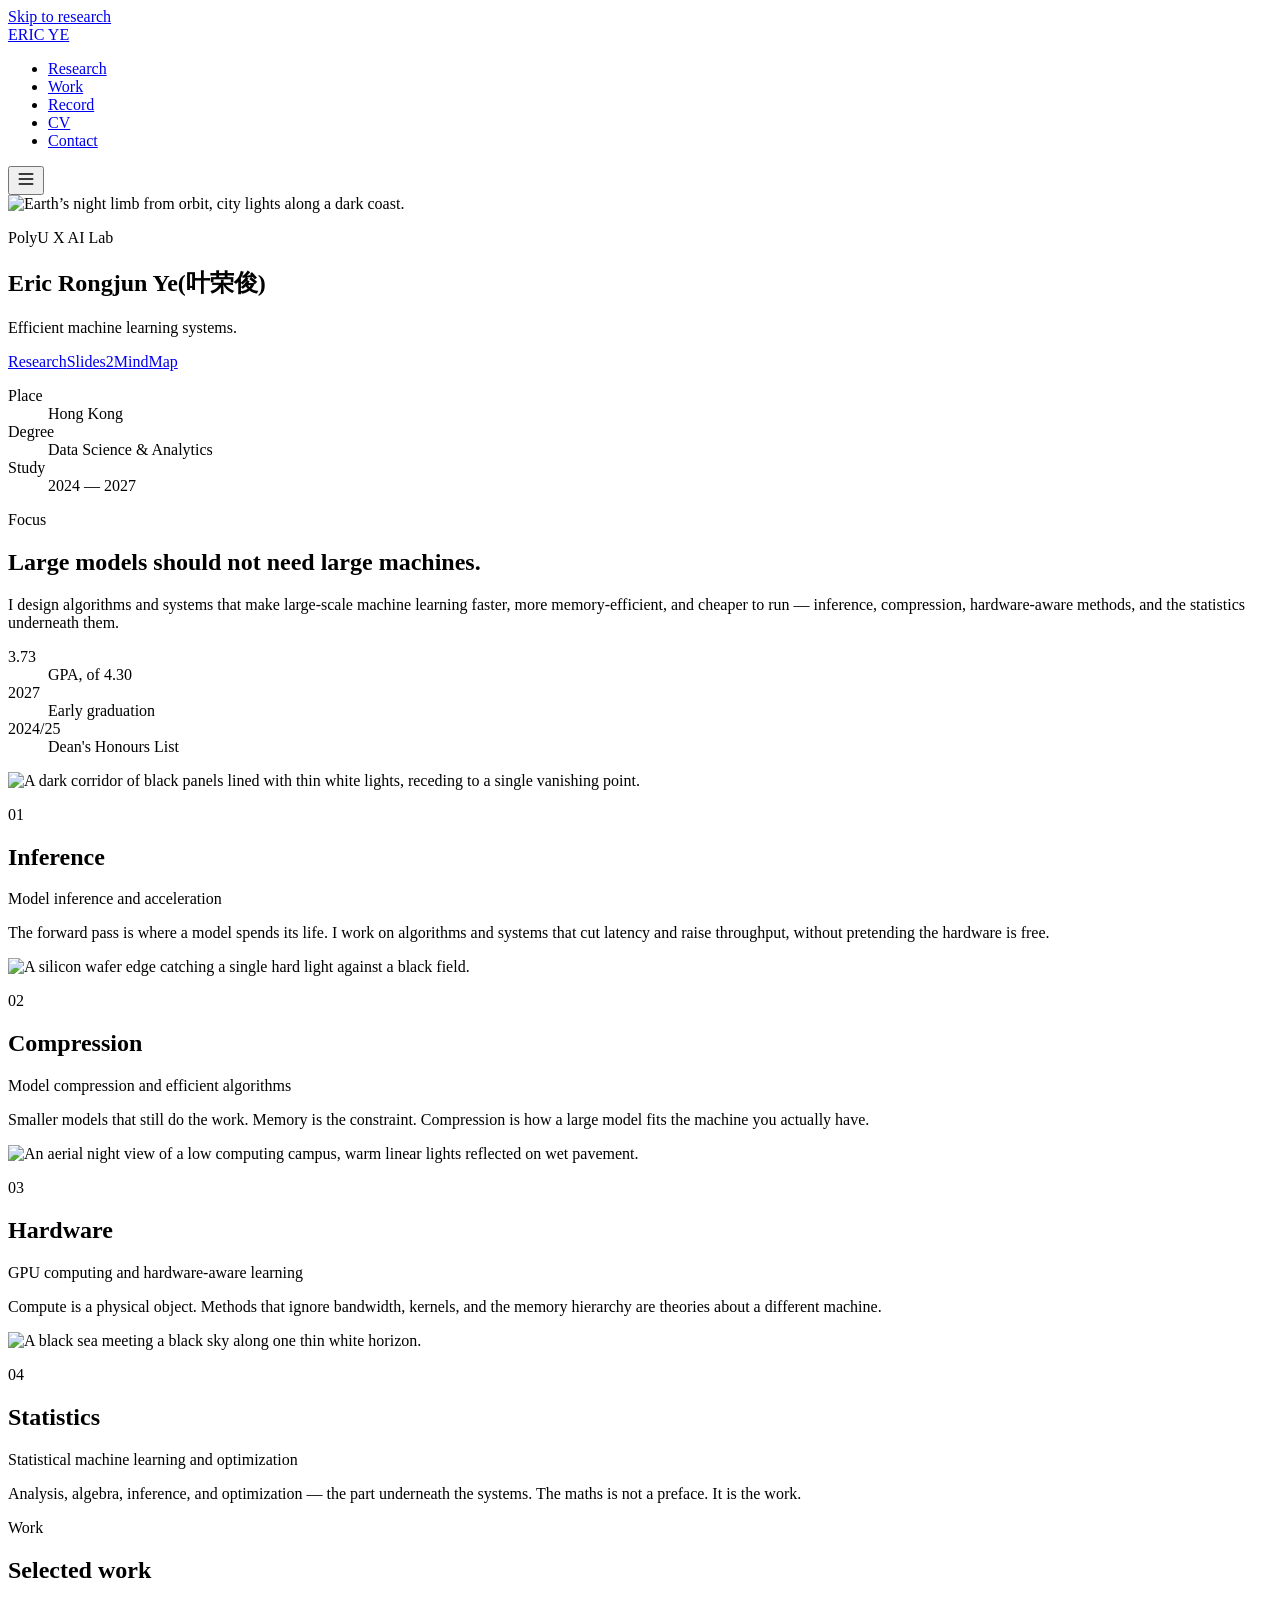
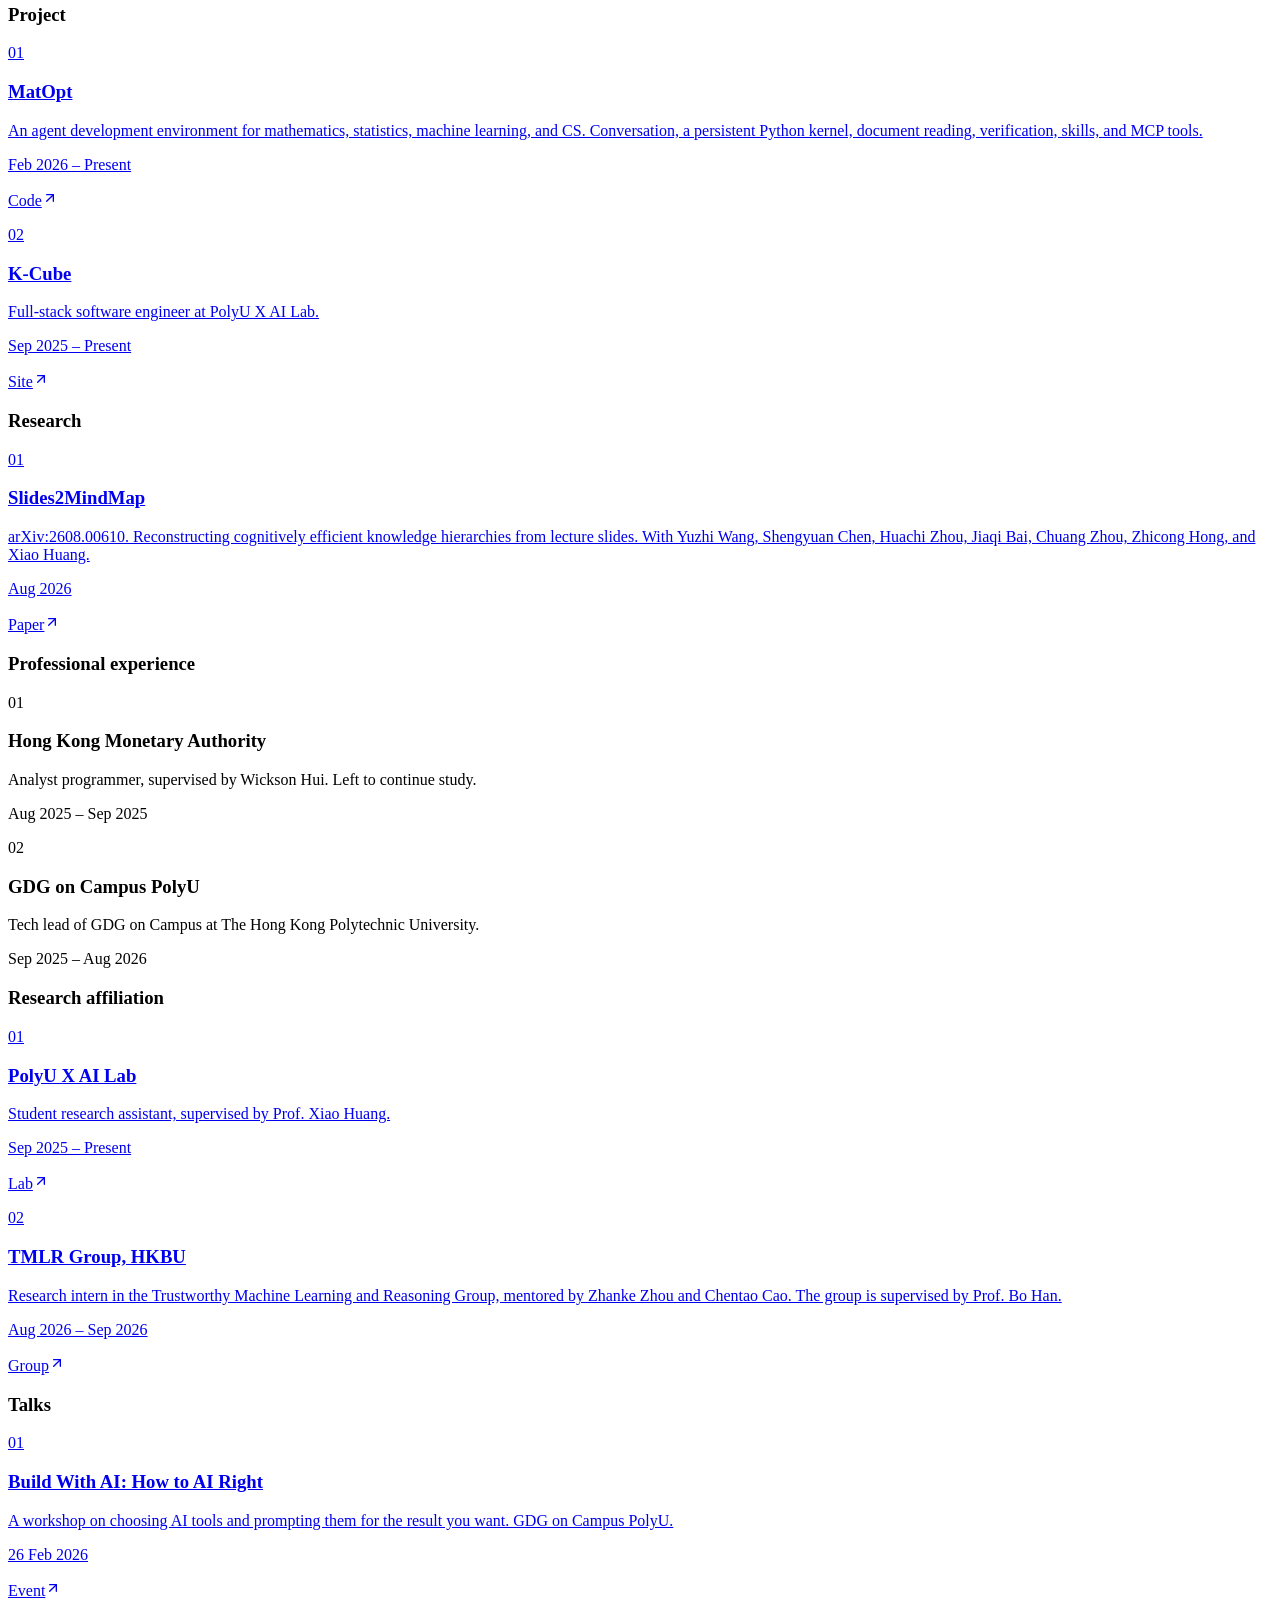
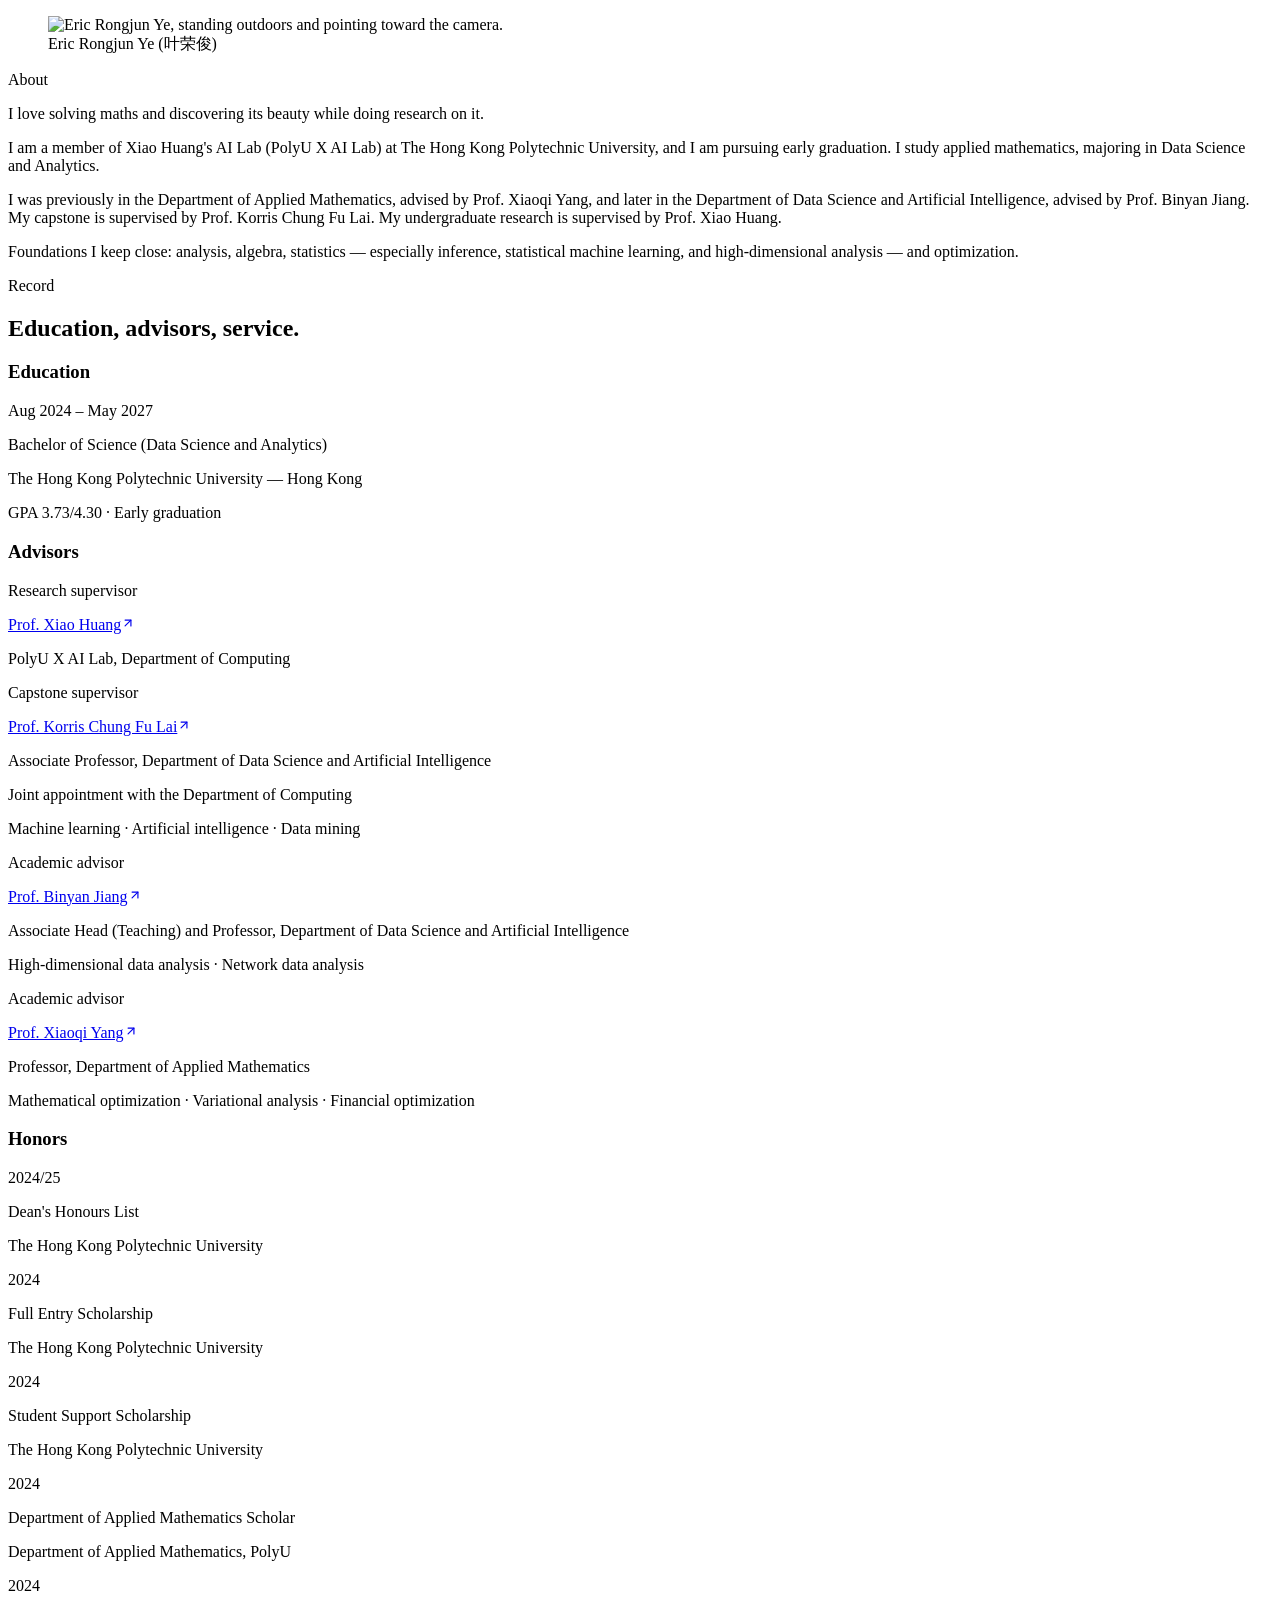
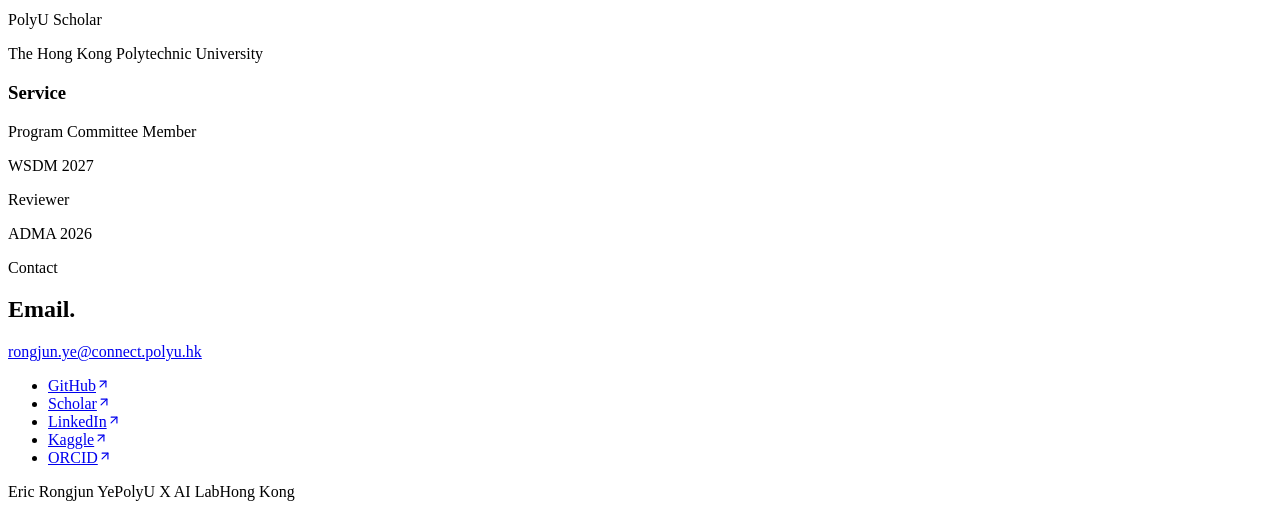
==== commit 36b0441e: "Add index.html" ====
--- a/index.html
+++ b/index.html
@@ -1 +1 @@
-<!DOCTYPE html><html lang="en"><head><meta name="twitter:card" content="summary_large_image"><meta property="og:title" content="Rongjun Ye"><meta charSet="utf-8"/><meta name="viewport" content="width=device-width, initial-scale=1"/><link rel="preload" as="image" href="/hero-earth.svg"/><link rel="preload" as="image" href="/chapter-inference.svg"/><link rel="preload" as="image" href="/chapter-silicon.svg"/><link rel="preload" as="image" href="/chapter-campus.svg"/><link rel="preload" as="image" href="/chapter-horizon.svg"/><link rel="preload" as="image" href="/portrait.svg"/><link rel="stylesheet" href="/assets/styles-Bdzwuwe1.css" data-precedence="default"/><link rel="stylesheet" href="https://fonts.googleapis.com/css2?family=Inter+Tight:wght@300;400;500&amp;family=Inter:wght@400;500;600&amp;display=swap" data-precedence="default"/><title>Rongjun Ye</title><meta name="description" content="Rongjun Ye is an undergraduate researcher at PolyU X AI Lab, working on efficient machine learning systems, model acceleration, and statistical machine learning."/><meta name="author" content="Rongjun Ye"/><meta name="theme-color" content="#000000"/><link rel="modulepreload" href="/assets/index-Drt8-5mf.js"/><link rel="modulepreload" href="/assets/routes-DC3fAU2o.js"/><link rel="modulepreload" href="/assets/nav-qg1vt8UI.js"/><link rel="icon" type="image/svg+xml" href="/favicon.svg"/><link rel="preconnect" href="https://fonts.googleapis.com"/><link rel="preconnect" href="https://fonts.gstatic.com" crossorigin="anonymous"/><meta name="apple-mobile-web-app-title" content="Rongjun Ye"><meta name="apple-mobile-web-app-status-bar-style" content="black"></head><body><!--$--><div class="bg-bg text-fg"><a href="#research" class="sr-only focus:not-sr-only focus:fixed focus:top-4 focus:left-4 focus:z-50 focus:bg-paper focus:px-4 focus:py-2 focus:text-ink">Skip to research</a><div class="fixed inset-x-0 top-0 z-50 h-px origin-left bg-fg" style="transform:scaleX(0)" aria-hidden="true"></div><header class="fixed inset-x-0 top-0 z-40 bg-linear-to-b from-bg via-bg/50 to-transparent"><nav class="mx-auto flex h-16 max-w-6xl items-center justify-between px-6 md:px-10" aria-label="Primary"><a class="font-display text-sm font-medium tracking-widest text-fg active" href="/" data-status="active" aria-current="page">RONGJUN YE</a><ul class="hidden items-center gap-8 md:flex"><li><a href="/#research" class="text-sm text-muted transition-colors duration-200 hover:text-fg">Research</a></li><li><a href="/#work" class="text-sm text-muted transition-colors duration-200 hover:text-fg">Work</a></li><li><a href="/#record" class="text-sm text-muted transition-colors duration-200 hover:text-fg">Record</a></li><li><a href="/cv/" class="text-sm text-muted transition-colors duration-200 hover:text-fg">CV</a></li><li><a href="/#contact" class="text-sm text-muted transition-colors duration-200 hover:text-fg">Contact</a></li></ul><button type="button" class="inline-flex size-11 items-center justify-center text-fg md:hidden" aria-expanded="false" aria-label="Open menu"><svg xmlns="http://www.w3.org/2000/svg" width="20" height="20" viewBox="0 0 24 24" fill="none" stroke="currentColor" stroke-width="2" stroke-linecap="round" stroke-linejoin="round" class="lucide lucide-menu" aria-hidden="true"><path d="M4 12h16"></path><path d="M4 18h16"></path><path d="M4 6h16"></path></svg></button></nav></header><section class="relative flex min-h-svh items-end overflow-hidden"><img src="/hero-earth.svg" alt="Earth’s night limb from orbit, city lights along a dark coast." class="kenburns absolute inset-0 h-full w-full object-cover"/><div class="absolute inset-0 bg-linear-to-t from-bg via-bg/55 to-bg/10"></div><div class="absolute inset-0 bg-linear-to-r from-bg/80 via-transparent to-transparent"></div><div class="relative z-10 mx-auto w-full max-w-6xl px-6 pt-28 pb-10 md:px-10 md:pb-14"><p class="rise text-xs font-medium tracking-widest text-fg uppercase">PolyU X AI Lab</p><h1 class="rise rise-2 mt-4 font-display text-6xl leading-none font-light tracking-tighter text-fg sm:text-7xl md:text-8xl">Rongjun Ye</h1><p class="rise rise-3 mt-5 max-w-xl text-lg leading-snug text-fg md:text-2xl">Efficient machine learning systems.</p><div class="rise rise-4 mt-8 flex flex-wrap gap-3"><a class="inline-flex h-11 items-center bg-paper px-5 text-sm font-medium text-ink transition-colors duration-200 hover:bg-fg active:scale-[0.96]" href="#research">Research</a><a class="inline-flex h-11 items-center border border-line bg-bg/40 px-5 text-sm font-medium text-fg backdrop-blur-sm transition-colors duration-200 hover:border-fg hover:bg-fg hover:text-ink active:scale-[0.96]" href="https://arxiv.org/abs/2608.00610" target="_blank" rel="noreferrer">Slides2MindMap</a></div><dl class="mt-14 grid grid-cols-2 gap-6 border-t border-line/80 pt-6 sm:grid-cols-3"><div><dt class="text-xs tracking-widest text-muted uppercase">Place</dt><dd class="mt-2 text-sm text-fg">Hong Kong</dd></div><div><dt class="text-xs tracking-widest text-muted uppercase">Degree</dt><dd class="mt-2 text-sm text-fg">Data Science &amp; Analytics</dd></div><div class="col-span-2 sm:col-span-1"><dt class="text-xs tracking-widest text-muted uppercase">Study</dt><dd class="mt-2 text-sm text-fg">2024 — 2027</dd></div></dl></div></section><section class="mx-auto max-w-6xl px-6 py-28 md:px-10 md:py-36"><p class="text-xs font-medium tracking-widest text-faint uppercase">Focus</p><h2 class="mt-6 max-w-5xl font-display text-4xl leading-none font-light tracking-tighter text-fg sm:text-6xl md:text-7xl">Large models should not need large machines.</h2><p class="mt-8 max-w-2xl text-lg leading-relaxed text-muted">I design algorithms and systems that make large-scale machine learning faster, more memory-efficient, and cheaper to run — inference, compression, hardware-aware methods, and the statistics underneath them.</p><dl class="mt-16 grid gap-10 border-t border-line pt-10 sm:grid-cols-3"><div><dt class="font-display text-5xl font-light tracking-tighter text-fg">3.73</dt><dd class="mt-2 text-sm text-muted">GPA, of <!-- -->4.30</dd></div><div><dt class="font-display text-5xl font-light tracking-tighter text-fg">2027</dt><dd class="mt-2 text-sm text-muted">Early graduation</dd></div><div><dt class="font-display text-5xl font-light tracking-tighter text-fg">2024/25</dt><dd class="mt-2 text-sm text-muted">Dean&#x27;s Honours List</dd></div></dl></section><div id="research"><section id="inference" class="relative flex min-h-svh items-end overflow-hidden"><img src="/chapter-inference.svg" alt="A dark corridor of black panels lined with thin white lights, receding to a single vanishing point." class="absolute inset-0 h-full w-full object-cover"/><div class="absolute inset-0 bg-linear-to-t from-bg via-bg/45 to-transparent"></div><div class="relative z-10 mx-auto w-full max-w-6xl px-6 pt-24 pb-16 md:px-10 md:pb-20"><p class="text-xs font-medium tracking-widest text-fg uppercase">01</p><h2 class="mt-4 font-display text-5xl leading-none font-light tracking-tighter text-fg md:text-7xl">Inference</h2><p class="mt-4 text-sm tracking-wide text-fg uppercase">Model inference and acceleration</p><p class="mt-6 max-w-xl text-lg leading-relaxed text-fg/90">The forward pass is where a model spends its life. I work on algorithms and systems that cut latency and raise throughput, without pretending the hardware is free.</p></div></section><section id="compression" class="relative flex min-h-svh items-end overflow-hidden"><img src="/chapter-silicon.svg" alt="A silicon wafer edge catching a single hard light against a black field." class="absolute inset-0 h-full w-full object-cover"/><div class="absolute inset-0 bg-linear-to-t from-bg via-bg/45 to-transparent"></div><div class="relative z-10 mx-auto w-full max-w-6xl px-6 pt-24 pb-16 md:px-10 md:pb-20"><p class="text-xs font-medium tracking-widest text-fg uppercase">02</p><h2 class="mt-4 font-display text-5xl leading-none font-light tracking-tighter text-fg md:text-7xl">Compression</h2><p class="mt-4 text-sm tracking-wide text-fg uppercase">Model compression and efficient algorithms</p><p class="mt-6 max-w-xl text-lg leading-relaxed text-fg/90">Smaller models that still do the work. Memory is the constraint. Compression is how a large model fits the machine you actually have.</p></div></section><section id="hardware" class="relative flex min-h-svh items-end overflow-hidden"><img src="/chapter-campus.svg" alt="An aerial night view of a low computing campus, warm linear lights reflected on wet pavement." class="absolute inset-0 h-full w-full object-cover"/><div class="absolute inset-0 bg-linear-to-t from-bg via-bg/45 to-transparent"></div><div class="relative z-10 mx-auto w-full max-w-6xl px-6 pt-24 pb-16 md:px-10 md:pb-20"><p class="text-xs font-medium tracking-widest text-fg uppercase">03</p><h2 class="mt-4 font-display text-5xl leading-none font-light tracking-tighter text-fg md:text-7xl">Hardware</h2><p class="mt-4 text-sm tracking-wide text-fg uppercase">GPU computing and hardware-aware learning</p><p class="mt-6 max-w-xl text-lg leading-relaxed text-fg/90">Compute is a physical object. Methods that ignore bandwidth, kernels, and the memory hierarchy are theories about a different machine.</p></div></section><section id="statistics" class="relative flex min-h-svh items-end overflow-hidden"><img src="/chapter-horizon.svg" alt="A black sea meeting a black sky along one thin white horizon." class="absolute inset-0 h-full w-full object-cover"/><div class="absolute inset-0 bg-linear-to-t from-bg via-bg/45 to-transparent"></div><div class="relative z-10 mx-auto w-full max-w-6xl px-6 pt-24 pb-16 md:px-10 md:pb-20"><p class="text-xs font-medium tracking-widest text-fg uppercase">04</p><h2 class="mt-4 font-display text-5xl leading-none font-light tracking-tighter text-fg md:text-7xl">Statistics</h2><p class="mt-4 text-sm tracking-wide text-fg uppercase">Statistical machine learning and optimization</p><p class="mt-6 max-w-xl text-lg leading-relaxed text-fg/90">Analysis, algebra, inference, and optimization — the part underneath the systems. The maths is not a preface. It is the work.</p></div></section></div><section id="work" class="scroll-mt-16 mx-auto max-w-6xl px-6 py-28 md:px-10 md:py-36"><p class="text-xs font-medium tracking-widest text-faint uppercase">Work</p><h2 class="mt-6 font-display text-4xl font-light tracking-tighter text-fg md:text-6xl">Selected work</h2><div class="mt-4"><div class="mt-16"><h3 class="text-xs font-medium tracking-widest text-faint uppercase">Project</h3><div class="mt-6 border-t border-line"><a href="https://github.com/ericyerongjun/matopt" target="_blank" rel="noreferrer" class="grid gap-4 border-b border-line py-8 transition-colors duration-200 md:grid-cols-12 md:gap-8 md:py-10 hover:bg-fg/5"><p class="text-xs tracking-widest text-faint md:col-span-1 md:pt-3">01</p><div class="md:col-span-7"><h3 class="font-display text-3xl font-light tracking-tight text-fg md:text-4xl">MatOpt</h3><p class="mt-3 max-w-xl text-sm leading-relaxed text-muted">An agent development environment for mathematics, statistics, machine learning, and CS. Conversation, a persistent Python kernel, document reading, verification, skills, and MCP tools.</p></div><div class="flex items-start justify-between gap-4 md:col-span-4 md:flex-col md:items-end"><p class="text-sm text-muted">Feb 2026 – Present</p><span class="inline-flex items-center gap-1 text-sm text-fg">Code<svg xmlns="http://www.w3.org/2000/svg" width="16" height="16" viewBox="0 0 24 24" fill="none" stroke="currentColor" stroke-width="2" stroke-linecap="round" stroke-linejoin="round" class="lucide lucide-arrow-up-right" aria-hidden="true"><path d="M7 7h10v10"></path><path d="M7 17 17 7"></path></svg></span></div></a><a href="https://www.polyu.edu.hk/comp/kcube/welcome" target="_blank" rel="noreferrer" class="grid gap-4 border-b border-line py-8 transition-colors duration-200 md:grid-cols-12 md:gap-8 md:py-10 hover:bg-fg/5"><p class="text-xs tracking-widest text-faint md:col-span-1 md:pt-3">02</p><div class="md:col-span-7"><h3 class="font-display text-3xl font-light tracking-tight text-fg md:text-4xl">K-Cube</h3><p class="mt-3 max-w-xl text-sm leading-relaxed text-muted">Full-stack software engineer at PolyU X AI Lab.</p></div><div class="flex items-start justify-between gap-4 md:col-span-4 md:flex-col md:items-end"><p class="text-sm text-muted">Sep 2025 – Present</p><span class="inline-flex items-center gap-1 text-sm text-fg">Site<svg xmlns="http://www.w3.org/2000/svg" width="16" height="16" viewBox="0 0 24 24" fill="none" stroke="currentColor" stroke-width="2" stroke-linecap="round" stroke-linejoin="round" class="lucide lucide-arrow-up-right" aria-hidden="true"><path d="M7 7h10v10"></path><path d="M7 17 17 7"></path></svg></span></div></a></div></div><div class="mt-16"><h3 class="text-xs font-medium tracking-widest text-faint uppercase">Research</h3><div class="mt-6 border-t border-line"><a href="https://arxiv.org/abs/2608.00610" target="_blank" rel="noreferrer" class="grid gap-4 border-b border-line py-8 transition-colors duration-200 md:grid-cols-12 md:gap-8 md:py-10 hover:bg-fg/5"><p class="text-xs tracking-widest text-faint md:col-span-1 md:pt-3">01</p><div class="md:col-span-7"><h3 class="font-display text-3xl font-light tracking-tight text-fg md:text-4xl">Slides2MindMap</h3><p class="mt-3 max-w-xl text-sm leading-relaxed text-muted">arXiv:2608.00610. Reconstructing cognitively efficient knowledge hierarchies from lecture slides. With Yuzhi Wang, Shengyuan Chen, Huachi Zhou, Jiaqi Bai, Chuang Zhou, Zhicong Hong, and Xiao Huang.</p></div><div class="flex items-start justify-between gap-4 md:col-span-4 md:flex-col md:items-end"><p class="text-sm text-muted">Aug 2026</p><span class="inline-flex items-center gap-1 text-sm text-fg">Paper<svg xmlns="http://www.w3.org/2000/svg" width="16" height="16" viewBox="0 0 24 24" fill="none" stroke="currentColor" stroke-width="2" stroke-linecap="round" stroke-linejoin="round" class="lucide lucide-arrow-up-right" aria-hidden="true"><path d="M7 7h10v10"></path><path d="M7 17 17 7"></path></svg></span></div></a></div></div><div class="mt-16"><h3 class="text-xs font-medium tracking-widest text-faint uppercase">Professional experience</h3><div class="mt-6 border-t border-line"><article class="grid gap-4 border-b border-line py-8 transition-colors duration-200 md:grid-cols-12 md:gap-8 md:py-10 hover:bg-fg/5"><p class="text-xs tracking-widest text-faint md:col-span-1 md:pt-3">01</p><div class="md:col-span-7"><h3 class="font-display text-3xl font-light tracking-tight text-fg md:text-4xl">Hong Kong Monetary Authority</h3><p class="mt-3 max-w-xl text-sm leading-relaxed text-muted">Analyst programmer, supervised by Wickson Hui. Left to continue study.</p></div><div class="flex items-start justify-between gap-4 md:col-span-4 md:flex-col md:items-end"><p class="text-sm text-muted">Aug 2025 – Sep 2025</p></div></article><article class="grid gap-4 border-b border-line py-8 transition-colors duration-200 md:grid-cols-12 md:gap-8 md:py-10 hover:bg-fg/5"><p class="text-xs tracking-widest text-faint md:col-span-1 md:pt-3">02</p><div class="md:col-span-7"><h3 class="font-display text-3xl font-light tracking-tight text-fg md:text-4xl">GDG on Campus PolyU</h3><p class="mt-3 max-w-xl text-sm leading-relaxed text-muted">Tech lead of GDG on Campus at The Hong Kong Polytechnic University.</p></div><div class="flex items-start justify-between gap-4 md:col-span-4 md:flex-col md:items-end"><p class="text-sm text-muted">Sep 2025 – Aug 2026</p></div></article></div></div><div class="mt-16"><h3 class="text-xs font-medium tracking-widest text-faint uppercase">Research affiliation</h3><div class="mt-6 border-t border-line"><a href="https://web.comp.polyu.edu.hk/xiaohuang/" target="_blank" rel="noreferrer" class="grid gap-4 border-b border-line py-8 transition-colors duration-200 md:grid-cols-12 md:gap-8 md:py-10 hover:bg-fg/5"><p class="text-xs tracking-widest text-faint md:col-span-1 md:pt-3">01</p><div class="md:col-span-7"><h3 class="font-display text-3xl font-light tracking-tight text-fg md:text-4xl">PolyU X AI Lab</h3><p class="mt-3 max-w-xl text-sm leading-relaxed text-muted">Student research assistant, supervised by Prof. Xiao Huang.</p></div><div class="flex items-start justify-between gap-4 md:col-span-4 md:flex-col md:items-end"><p class="text-sm text-muted">Sep 2025 – Present</p><span class="inline-flex items-center gap-1 text-sm text-fg">Lab<svg xmlns="http://www.w3.org/2000/svg" width="16" height="16" viewBox="0 0 24 24" fill="none" stroke="currentColor" stroke-width="2" stroke-linecap="round" stroke-linejoin="round" class="lucide lucide-arrow-up-right" aria-hidden="true"><path d="M7 7h10v10"></path><path d="M7 17 17 7"></path></svg></span></div></a><a href="https://bhanml.github.io/group.html" target="_blank" rel="noreferrer" class="grid gap-4 border-b border-line py-8 transition-colors duration-200 md:grid-cols-12 md:gap-8 md:py-10 hover:bg-fg/5"><p class="text-xs tracking-widest text-faint md:col-span-1 md:pt-3">02</p><div class="md:col-span-7"><h3 class="font-display text-3xl font-light tracking-tight text-fg md:text-4xl">TMLR Group, HKBU</h3><p class="mt-3 max-w-xl text-sm leading-relaxed text-muted">Research intern in the Trustworthy Machine Learning and Reasoning Group, mentored by Zhanke Zhou and Chentao Cao. The group is supervised by Prof. Bo Han.</p></div><div class="flex items-start justify-between gap-4 md:col-span-4 md:flex-col md:items-end"><p class="text-sm text-muted">Aug 2026 – Sep 2026</p><span class="inline-flex items-center gap-1 text-sm text-fg">Group<svg xmlns="http://www.w3.org/2000/svg" width="16" height="16" viewBox="0 0 24 24" fill="none" stroke="currentColor" stroke-width="2" stroke-linecap="round" stroke-linejoin="round" class="lucide lucide-arrow-up-right" aria-hidden="true"><path d="M7 7h10v10"></path><path d="M7 17 17 7"></path></svg></span></div></a></div></div><div class="mt-16"><h3 class="text-xs font-medium tracking-widest text-faint uppercase">Talks</h3><div class="mt-6 border-t border-line"><a href="https://gdg.community.dev/events/details/google-gdg-on-campus-hong-kong-polytechnic-university-hong-kong-hong-kong-presents-build-with-ai-how-to-ai-right/" target="_blank" rel="noreferrer" class="grid gap-4 border-b border-line py-8 transition-colors duration-200 md:grid-cols-12 md:gap-8 md:py-10 hover:bg-fg/5"><p class="text-xs tracking-widest text-faint md:col-span-1 md:pt-3">01</p><div class="md:col-span-7"><h3 class="font-display text-3xl font-light tracking-tight text-fg md:text-4xl">Build With AI: How to AI Right</h3><p class="mt-3 max-w-xl text-sm leading-relaxed text-muted">A workshop on choosing AI tools and prompting them for the result you want. GDG on Campus PolyU.</p></div><div class="flex items-start justify-between gap-4 md:col-span-4 md:flex-col md:items-end"><p class="text-sm text-muted">26 Feb 2026</p><span class="inline-flex items-center gap-1 text-sm text-fg">Event<svg xmlns="http://www.w3.org/2000/svg" width="16" height="16" viewBox="0 0 24 24" fill="none" stroke="currentColor" stroke-width="2" stroke-linecap="round" stroke-linejoin="round" class="lucide lucide-arrow-up-right" aria-hidden="true"><path d="M7 7h10v10"></path><path d="M7 17 17 7"></path></svg></span></div></a></div></div></div></section><section class="border-t border-line"><div class="mx-auto grid max-w-6xl gap-12 px-6 py-20 md:grid-cols-12 md:px-10 md:py-28"><figure class="md:col-span-5"><div class="overflow-hidden border border-line"><img src="/portrait.svg" alt="Rongjun Ye, standing outdoors and pointing toward the camera." class="w-full"/></div><figcaption class="mt-4 text-xs tracking-widest text-faint uppercase">Eric<!-- --> · <!-- -->Rongjun Ye</figcaption></figure><div class="md:col-span-7 md:pt-4"><p class="text-xs font-medium tracking-widest text-faint uppercase">About</p><p class="mt-6 font-display text-3xl leading-tight font-light tracking-tight text-fg md:text-4xl">I love solving maths and discovering its beauty while doing research on it.</p><div class="mt-8 space-y-5 text-base leading-relaxed text-muted"><p>I am a member of Xiao Huang&#x27;s AI Lab (<!-- -->PolyU X AI Lab<!-- -->) at <!-- -->The Hong Kong Polytechnic University<!-- -->, and I am pursuing early graduation. I study applied mathematics, majoring in Data Science and Analytics.</p><p>I was previously in the Department of Applied Mathematics, advised by Prof. Xiaoqi Yang, and later in the Department of Data Science and Artificial Intelligence, advised by Prof. Binyan Jiang. My capstone is supervised by Prof. Korris Chung Fu Lai. My undergraduate research is supervised by Prof. Xiao Huang.</p><p>Foundations I keep close: analysis, algebra, statistics — especially inference, statistical machine learning, and high-dimensional analysis — and optimization.</p></div></div></div></section><section id="record" class="scroll-mt-16 border-t border-line"><div class="mx-auto max-w-6xl px-6 py-24 md:px-10 md:py-32"><p class="text-xs font-medium tracking-widest text-faint uppercase">Record</p><h2 class="mt-6 font-display text-4xl font-light tracking-tighter text-fg md:text-6xl">Education, advisors, service.</h2><div class="mt-16 grid gap-16 md:grid-cols-12"><div class="md:col-span-4"><h3 class="text-xs tracking-widest text-faint uppercase">Education</h3></div><div class="border-t border-line md:col-span-8"><div class="grid gap-3 border-b border-line py-6 md:grid-cols-3"><p class="text-sm text-faint md:col-span-1">Aug 2024 – May 2027</p><div class="md:col-span-2"><p class="text-lg text-fg">Bachelor of Science (Data Science and Analytics)</p><p class="mt-1 text-sm text-muted">The Hong Kong Polytechnic University<!-- --> — <!-- -->Hong Kong</p><p class="mt-2 text-sm text-fg">GPA <!-- -->3.73<!-- -->/<!-- -->4.30<!-- --> · <!-- -->Early graduation</p></div></div></div></div><div class="mt-16 grid gap-16 md:grid-cols-12"><div class="md:col-span-4"><h3 class="text-xs tracking-widest text-faint uppercase">Advisors</h3></div><div class="border-t border-line md:col-span-8"><div class="border-b border-line py-6"><p class="text-xs tracking-widest text-faint uppercase">Research supervisor</p><a href="https://web.comp.polyu.edu.hk/xiaohuang/" target="_blank" rel="noreferrer" class="mt-2 inline-flex items-center gap-1 text-lg text-fg hover:underline">Prof. Xiao Huang<svg xmlns="http://www.w3.org/2000/svg" width="14" height="14" viewBox="0 0 24 24" fill="none" stroke="currentColor" stroke-width="2" stroke-linecap="round" stroke-linejoin="round" class="lucide lucide-arrow-up-right" aria-hidden="true"><path d="M7 7h10v10"></path><path d="M7 17 17 7"></path></svg></a><p class="mt-1 text-sm leading-relaxed text-muted">PolyU X AI Lab, Department of Computing</p></div><div class="border-b border-line py-6"><p class="text-xs tracking-widest text-faint uppercase">Capstone supervisor</p><a href="https://www.polyu.edu.hk/comp/people/academic-staff/prof-chung-fu-lai-korris/" target="_blank" rel="noreferrer" class="mt-2 inline-flex items-center gap-1 text-lg text-fg hover:underline">Prof. Korris Chung Fu Lai<svg xmlns="http://www.w3.org/2000/svg" width="14" height="14" viewBox="0 0 24 24" fill="none" stroke="currentColor" stroke-width="2" stroke-linecap="round" stroke-linejoin="round" class="lucide lucide-arrow-up-right" aria-hidden="true"><path d="M7 7h10v10"></path><path d="M7 17 17 7"></path></svg></a><p class="mt-1 text-sm leading-relaxed text-muted">Associate Professor, Department of Data Science and Artificial Intelligence</p><p class="mt-1 text-sm text-muted">Joint appointment with the Department of Computing</p><p class="mt-3 text-sm text-faint">Machine learning · Artificial intelligence · Data mining</p></div><div class="border-b border-line py-6"><p class="text-xs tracking-widest text-faint uppercase">Academic advisor</p><a href="https://www.polyu.edu.hk/dsai/people/academic-staff/jiangbinyan/" target="_blank" rel="noreferrer" class="mt-2 inline-flex items-center gap-1 text-lg text-fg hover:underline">Prof. Binyan Jiang<svg xmlns="http://www.w3.org/2000/svg" width="14" height="14" viewBox="0 0 24 24" fill="none" stroke="currentColor" stroke-width="2" stroke-linecap="round" stroke-linejoin="round" class="lucide lucide-arrow-up-right" aria-hidden="true"><path d="M7 7h10v10"></path><path d="M7 17 17 7"></path></svg></a><p class="mt-1 text-sm leading-relaxed text-muted">Associate Head (Teaching) and Professor, Department of Data Science and Artificial Intelligence</p><p class="mt-3 text-sm text-faint">High-dimensional data analysis · Network data analysis</p></div><div class="border-b border-line py-6"><p class="text-xs tracking-widest text-faint uppercase">Academic advisor</p><a href="https://www.polyu.edu.hk/ama/people/academic-staff/prof-yang-xiaoqi/" target="_blank" rel="noreferrer" class="mt-2 inline-flex items-center gap-1 text-lg text-fg hover:underline">Prof. Xiaoqi Yang<svg xmlns="http://www.w3.org/2000/svg" width="14" height="14" viewBox="0 0 24 24" fill="none" stroke="currentColor" stroke-width="2" stroke-linecap="round" stroke-linejoin="round" class="lucide lucide-arrow-up-right" aria-hidden="true"><path d="M7 7h10v10"></path><path d="M7 17 17 7"></path></svg></a><p class="mt-1 text-sm leading-relaxed text-muted">Professor, Department of Applied Mathematics</p><p class="mt-3 text-sm text-faint">Mathematical optimization · Variational analysis · Financial optimization</p></div></div></div><div class="mt-16 grid gap-16 md:grid-cols-12"><div class="md:col-span-4"><h3 class="text-xs tracking-widest text-faint uppercase">Honors</h3></div><div class="border-t border-line md:col-span-8"><div class="grid gap-2 border-b border-line py-5 md:grid-cols-4 md:items-baseline"><p class="text-sm text-faint">2024/25</p><div class="md:col-span-3"><p class="text-fg">Dean&#x27;s Honours List</p><p class="mt-1 text-sm text-muted">The Hong Kong Polytechnic University</p></div></div><div class="grid gap-2 border-b border-line py-5 md:grid-cols-4 md:items-baseline"><p class="text-sm text-faint">2024</p><div class="md:col-span-3"><p class="text-fg">Full Entry Scholarship</p><p class="mt-1 text-sm text-muted">The Hong Kong Polytechnic University</p></div></div><div class="grid gap-2 border-b border-line py-5 md:grid-cols-4 md:items-baseline"><p class="text-sm text-faint">2024</p><div class="md:col-span-3"><p class="text-fg">Student Support Scholarship</p><p class="mt-1 text-sm text-muted">The Hong Kong Polytechnic University</p></div></div><div class="grid gap-2 border-b border-line py-5 md:grid-cols-4 md:items-baseline"><p class="text-sm text-faint">2024</p><div class="md:col-span-3"><p class="text-fg">Department of Applied Mathematics Scholar</p><p class="mt-1 text-sm text-muted">Department of Applied Mathematics, PolyU</p></div></div><div class="grid gap-2 border-b border-line py-5 md:grid-cols-4 md:items-baseline"><p class="text-sm text-faint">2024</p><div class="md:col-span-3"><p class="text-fg">PolyU Scholar</p><p class="mt-1 text-sm text-muted">The Hong Kong Polytechnic University</p></div></div></div></div><div class="mt-16 grid gap-16 md:grid-cols-12"><div class="md:col-span-4"><h3 class="text-xs tracking-widest text-faint uppercase">Service</h3></div><div class="border-t border-line md:col-span-8"><div class="grid gap-2 border-b border-line py-5 md:grid-cols-2"><p class="text-fg">Program Committee Member</p><p class="text-sm text-muted md:text-right">WSDM 2027</p></div><div class="grid gap-2 border-b border-line py-5 md:grid-cols-2"><p class="text-fg">Reviewer</p><p class="text-sm text-muted md:text-right">ADMA 2026</p></div></div></div></div></section><section id="contact" class="scroll-mt-20 border-t border-line"><div class="mx-auto w-full max-w-6xl px-6 pt-28 pb-20 md:px-10 md:pb-24"><p class="text-xs font-medium tracking-widest text-faint uppercase">Contact</p><h2 class="mt-6 font-display text-6xl leading-none font-light tracking-tighter text-fg md:text-8xl">Email.</h2><a href="mailto:rongjun.ye@connect.polyu.hk" class="mt-8 inline-block text-lg text-fg underline decoration-line underline-offset-4 transition-colors duration-200 hover:decoration-fg md:text-2xl">rongjun.ye@connect.polyu.hk</a><ul class="mt-12 flex flex-wrap gap-x-8 gap-y-4"><li><a href="https://github.com/ericyerongjun" target="_blank" rel="noreferrer" class="inline-flex min-h-11 items-center gap-1 text-sm tracking-wide text-muted uppercase transition-colors duration-200 hover:text-fg">GitHub<svg xmlns="http://www.w3.org/2000/svg" width="14" height="14" viewBox="0 0 24 24" fill="none" stroke="currentColor" stroke-width="2" stroke-linecap="round" stroke-linejoin="round" class="lucide lucide-arrow-up-right" aria-hidden="true"><path d="M7 7h10v10"></path><path d="M7 17 17 7"></path></svg></a></li><li><a href="https://scholar.google.com/citations?user=_vqwyT8AAAAJ" target="_blank" rel="noreferrer" class="inline-flex min-h-11 items-center gap-1 text-sm tracking-wide text-muted uppercase transition-colors duration-200 hover:text-fg">Scholar<svg xmlns="http://www.w3.org/2000/svg" width="14" height="14" viewBox="0 0 24 24" fill="none" stroke="currentColor" stroke-width="2" stroke-linecap="round" stroke-linejoin="round" class="lucide lucide-arrow-up-right" aria-hidden="true"><path d="M7 7h10v10"></path><path d="M7 17 17 7"></path></svg></a></li><li><a href="https://www.linkedin.com/in/rongjun-ye-814453331" target="_blank" rel="noreferrer" class="inline-flex min-h-11 items-center gap-1 text-sm tracking-wide text-muted uppercase transition-colors duration-200 hover:text-fg">LinkedIn<svg xmlns="http://www.w3.org/2000/svg" width="14" height="14" viewBox="0 0 24 24" fill="none" stroke="currentColor" stroke-width="2" stroke-linecap="round" stroke-linejoin="round" class="lucide lucide-arrow-up-right" aria-hidden="true"><path d="M7 7h10v10"></path><path d="M7 17 17 7"></path></svg></a></li><li><a href="https://www.kaggle.com/rongjunye" target="_blank" rel="noreferrer" class="inline-flex min-h-11 items-center gap-1 text-sm tracking-wide text-muted uppercase transition-colors duration-200 hover:text-fg">Kaggle<svg xmlns="http://www.w3.org/2000/svg" width="14" height="14" viewBox="0 0 24 24" fill="none" stroke="currentColor" stroke-width="2" stroke-linecap="round" stroke-linejoin="round" class="lucide lucide-arrow-up-right" aria-hidden="true"><path d="M7 7h10v10"></path><path d="M7 17 17 7"></path></svg></a></li><li><a href="https://orcid.org/0009-0003-8477-8409" target="_blank" rel="noreferrer" class="inline-flex min-h-11 items-center gap-1 text-sm tracking-wide text-muted uppercase transition-colors duration-200 hover:text-fg">ORCID<svg xmlns="http://www.w3.org/2000/svg" width="14" height="14" viewBox="0 0 24 24" fill="none" stroke="currentColor" stroke-width="2" stroke-linecap="round" stroke-linejoin="round" class="lucide lucide-arrow-up-right" aria-hidden="true"><path d="M7 7h10v10"></path><path d="M7 17 17 7"></path></svg></a></li></ul></div></section><footer class="border-t border-line"><div class="mx-auto flex max-w-6xl flex-col gap-3 px-6 py-8 text-xs tracking-widest text-faint uppercase md:flex-row md:items-center md:justify-between md:px-10"><span>Rongjun Ye</span><span>PolyU X AI Lab</span><span>Hong Kong</span></div></footer></div><!--/$--><script data-tsr-stream-part="">(self.$R=self.$R||{})["tsr"]=[];self.$_TSR={h(){this.hydrated=!0,this.c()},e(){this.streamEnded=!0,this.c()},c(){this.hydrated&&this.streamEnded&&(delete self.$_TSR,delete self.$R.tsr)},p(e){this.initialized?e():this.buffer.push(e)},buffer:[]};$_TSR.router=($R=>$R[0]={manifest:$R[1]={routes:$R[2]={__root__:$R[3]={preloads:$R[4]=["/assets/index-Drt8-5mf.js"],scripts:$R[5]=[$R[6]={attrs:$R[7]={type:"module",async:!0,src:"/assets/index-Drt8-5mf.js"}}]},"/":$R[8]={preloads:$R[9]=["/assets/routes-DC3fAU2o.js","/assets/nav-qg1vt8UI.js"]}}},matches:$R[10]=[$R[11]={i:"__root__",u:1793068436438,s:"success",ssr:!0},$R[12]={i:"",u:1793068436438,s:"success",ssr:!0}]})($R["tsr"]);$_TSR.e();{let s=document.currentScript,p;while((p=s.previousElementSibling)&&p.hasAttribute('data-tsr-stream-part'))p.remove();s.remove()}</script><script type="module" async="" src="/assets/index-Drt8-5mf.js"></script><script>document.currentScript.remove();/*$tsr-stream-boundary*/</script></body></html>+<!DOCTYPE html><html lang="en"><head><meta name="twitter:card" content="summary_large_image"><meta property="og:title" content="Eric Rongjun Ye"><meta charSet="utf-8"/><meta name="viewport" content="width=device-width, initial-scale=1"/><link rel="preload" as="image" href="/hero-earth.svg"/><link rel="preload" as="image" href="/chapter-inference.svg"/><link rel="preload" as="image" href="/chapter-silicon.svg"/><link rel="preload" as="image" href="/chapter-campus.svg"/><link rel="preload" as="image" href="/chapter-horizon.svg"/><link rel="preload" as="image" href="/portrait.svg"/><link rel="stylesheet" href="/assets/styles-CRn52IbA.css" data-precedence="default"/><link rel="stylesheet" href="https://fonts.googleapis.com/css2?family=Inter+Tight:wght@300;400;500&amp;family=Inter:wght@400;500;600&amp;family=Noto+Sans+SC:wght@300;400&amp;display=swap" data-precedence="default"/><title>Eric Rongjun Ye</title><meta name="description" content="Eric Rongjun Ye (叶荣俊) is an undergraduate researcher at PolyU X AI Lab, working on efficient machine learning systems, model acceleration, and statistical machine learning."/><meta name="author" content="Eric Rongjun Ye"/><meta name="theme-color" content="#000000"/><link rel="modulepreload" href="/assets/index-BF53gRLM.js"/><link rel="modulepreload" href="/assets/routes-Ci45Yymq.js"/><link rel="modulepreload" href="/assets/nav-rzY6HorB.js"/><link rel="icon" type="image/svg+xml" href="/favicon.svg"/><link rel="preconnect" href="https://fonts.googleapis.com"/><link rel="preconnect" href="https://fonts.gstatic.com" crossorigin="anonymous"/><meta name="apple-mobile-web-app-title" content="Eric Rongjun Ye"><meta name="apple-mobile-web-app-status-bar-style" content="black"></head><body><!--$--><div class="bg-bg text-fg"><a href="#research" class="sr-only focus:not-sr-only focus:fixed focus:top-4 focus:left-4 focus:z-50 focus:bg-paper focus:px-4 focus:py-2 focus:text-ink">Skip to research</a><div class="fixed inset-x-0 top-0 z-50 h-px origin-left bg-fg" style="transform:scaleX(0)" aria-hidden="true"></div><header class="fixed inset-x-0 top-0 z-40 bg-linear-to-b from-bg via-bg/50 to-transparent"><nav class="mx-auto flex h-16 max-w-6xl items-center justify-between px-6 md:px-10" aria-label="Primary"><a class="font-display text-sm font-medium tracking-widest text-fg active" href="/" data-status="active" aria-current="page">ERIC YE</a><ul class="hidden items-center gap-8 md:flex"><li><a href="/#research" class="text-sm text-muted transition-colors duration-200 hover:text-fg">Research</a></li><li><a href="/#work" class="text-sm text-muted transition-colors duration-200 hover:text-fg">Work</a></li><li><a href="/#record" class="text-sm text-muted transition-colors duration-200 hover:text-fg">Record</a></li><li><a href="/cv/" class="text-sm text-muted transition-colors duration-200 hover:text-fg">CV</a></li><li><a href="/#contact" class="text-sm text-muted transition-colors duration-200 hover:text-fg">Contact</a></li></ul><button type="button" class="inline-flex size-11 items-center justify-center text-fg md:hidden" aria-expanded="false" aria-label="Open menu"><svg xmlns="http://www.w3.org/2000/svg" width="20" height="20" viewBox="0 0 24 24" fill="none" stroke="currentColor" stroke-width="2" stroke-linecap="round" stroke-linejoin="round" class="lucide lucide-menu" aria-hidden="true"><path d="M4 12h16"></path><path d="M4 18h16"></path><path d="M4 6h16"></path></svg></button></nav></header><section class="relative flex min-h-svh items-end overflow-hidden"><img src="/hero-earth.svg" alt="Earth’s night limb from orbit, city lights along a dark coast." class="kenburns absolute inset-0 h-full w-full object-cover"/><div class="absolute inset-0 bg-linear-to-t from-bg via-bg/55 to-bg/10"></div><div class="absolute inset-0 bg-linear-to-r from-bg/80 via-transparent to-transparent"></div><div class="relative z-10 mx-auto w-full max-w-6xl px-6 pt-28 pb-10 md:px-10 md:pb-14"><p class="rise text-xs font-medium tracking-widest text-fg uppercase">PolyU X AI Lab</p><h1 class="rise rise-2 mt-4 font-display text-5xl leading-none font-light tracking-tighter text-fg sm:text-6xl md:text-7xl">Eric Rongjun Ye<span class="mt-3 block text-2xl tracking-normal text-fg sm:text-3xl md:text-4xl">(<!-- -->叶荣俊<!-- -->)</span></h1><p class="rise rise-3 mt-5 max-w-xl text-lg leading-snug text-fg md:text-2xl">Efficient machine learning systems.</p><div class="rise rise-4 mt-8 flex flex-wrap gap-3"><a class="inline-flex h-11 items-center bg-paper px-5 text-sm font-medium text-ink transition-colors duration-200 hover:bg-fg active:scale-[0.96]" href="#research">Research</a><a class="inline-flex h-11 items-center border border-line bg-bg/40 px-5 text-sm font-medium text-fg backdrop-blur-sm transition-colors duration-200 hover:border-fg hover:bg-fg hover:text-ink active:scale-[0.96]" href="https://arxiv.org/abs/2608.00610" target="_blank" rel="noreferrer">Slides2MindMap</a></div><dl class="mt-14 grid grid-cols-2 gap-6 border-t border-line/80 pt-6 sm:grid-cols-3"><div><dt class="text-xs tracking-widest text-muted uppercase">Place</dt><dd class="mt-2 text-sm text-fg">Hong Kong</dd></div><div><dt class="text-xs tracking-widest text-muted uppercase">Degree</dt><dd class="mt-2 text-sm text-fg">Data Science &amp; Analytics</dd></div><div class="col-span-2 sm:col-span-1"><dt class="text-xs tracking-widest text-muted uppercase">Study</dt><dd class="mt-2 text-sm text-fg">2024 — 2027</dd></div></dl></div></section><section class="mx-auto max-w-6xl px-6 py-28 md:px-10 md:py-36"><p class="text-xs font-medium tracking-widest text-faint uppercase">Focus</p><h2 class="mt-6 max-w-5xl font-display text-4xl leading-none font-light tracking-tighter text-fg sm:text-6xl md:text-7xl">Large models should not need large machines.</h2><p class="mt-8 max-w-2xl text-lg leading-relaxed text-muted">I design algorithms and systems that make large-scale machine learning faster, more memory-efficient, and cheaper to run — inference, compression, hardware-aware methods, and the statistics underneath them.</p><dl class="mt-16 grid gap-10 border-t border-line pt-10 sm:grid-cols-3"><div><dt class="font-display text-5xl font-light tracking-tighter text-fg">3.73</dt><dd class="mt-2 text-sm text-muted">GPA, of <!-- -->4.30</dd></div><div><dt class="font-display text-5xl font-light tracking-tighter text-fg">2027</dt><dd class="mt-2 text-sm text-muted">Early graduation</dd></div><div><dt class="font-display text-5xl font-light tracking-tighter text-fg">2024/25</dt><dd class="mt-2 text-sm text-muted">Dean&#x27;s Honours List</dd></div></dl></section><div id="research"><section id="inference" class="relative flex min-h-svh items-end overflow-hidden"><img src="/chapter-inference.svg" alt="A dark corridor of black panels lined with thin white lights, receding to a single vanishing point." class="absolute inset-0 h-full w-full object-cover"/><div class="absolute inset-0 bg-linear-to-t from-bg via-bg/45 to-transparent"></div><div class="relative z-10 mx-auto w-full max-w-6xl px-6 pt-24 pb-16 md:px-10 md:pb-20"><p class="text-xs font-medium tracking-widest text-fg uppercase">01</p><h2 class="mt-4 font-display text-5xl leading-none font-light tracking-tighter text-fg md:text-7xl">Inference</h2><p class="mt-4 text-sm tracking-wide text-fg uppercase">Model inference and acceleration</p><p class="mt-6 max-w-xl text-lg leading-relaxed text-fg/90">The forward pass is where a model spends its life. I work on algorithms and systems that cut latency and raise throughput, without pretending the hardware is free.</p></div></section><section id="compression" class="relative flex min-h-svh items-end overflow-hidden"><img src="/chapter-silicon.svg" alt="A silicon wafer edge catching a single hard light against a black field." class="absolute inset-0 h-full w-full object-cover"/><div class="absolute inset-0 bg-linear-to-t from-bg via-bg/45 to-transparent"></div><div class="relative z-10 mx-auto w-full max-w-6xl px-6 pt-24 pb-16 md:px-10 md:pb-20"><p class="text-xs font-medium tracking-widest text-fg uppercase">02</p><h2 class="mt-4 font-display text-5xl leading-none font-light tracking-tighter text-fg md:text-7xl">Compression</h2><p class="mt-4 text-sm tracking-wide text-fg uppercase">Model compression and efficient algorithms</p><p class="mt-6 max-w-xl text-lg leading-relaxed text-fg/90">Smaller models that still do the work. Memory is the constraint. Compression is how a large model fits the machine you actually have.</p></div></section><section id="hardware" class="relative flex min-h-svh items-end overflow-hidden"><img src="/chapter-campus.svg" alt="An aerial night view of a low computing campus, warm linear lights reflected on wet pavement." class="absolute inset-0 h-full w-full object-cover"/><div class="absolute inset-0 bg-linear-to-t from-bg via-bg/45 to-transparent"></div><div class="relative z-10 mx-auto w-full max-w-6xl px-6 pt-24 pb-16 md:px-10 md:pb-20"><p class="text-xs font-medium tracking-widest text-fg uppercase">03</p><h2 class="mt-4 font-display text-5xl leading-none font-light tracking-tighter text-fg md:text-7xl">Hardware</h2><p class="mt-4 text-sm tracking-wide text-fg uppercase">GPU computing and hardware-aware learning</p><p class="mt-6 max-w-xl text-lg leading-relaxed text-fg/90">Compute is a physical object. Methods that ignore bandwidth, kernels, and the memory hierarchy are theories about a different machine.</p></div></section><section id="statistics" class="relative flex min-h-svh items-end overflow-hidden"><img src="/chapter-horizon.svg" alt="A black sea meeting a black sky along one thin white horizon." class="absolute inset-0 h-full w-full object-cover"/><div class="absolute inset-0 bg-linear-to-t from-bg via-bg/45 to-transparent"></div><div class="relative z-10 mx-auto w-full max-w-6xl px-6 pt-24 pb-16 md:px-10 md:pb-20"><p class="text-xs font-medium tracking-widest text-fg uppercase">04</p><h2 class="mt-4 font-display text-5xl leading-none font-light tracking-tighter text-fg md:text-7xl">Statistics</h2><p class="mt-4 text-sm tracking-wide text-fg uppercase">Statistical machine learning and optimization</p><p class="mt-6 max-w-xl text-lg leading-relaxed text-fg/90">Analysis, algebra, inference, and optimization — the part underneath the systems. The maths is not a preface. It is the work.</p></div></section></div><section id="work" class="scroll-mt-16 mx-auto max-w-6xl px-6 py-28 md:px-10 md:py-36"><p class="text-xs font-medium tracking-widest text-faint uppercase">Work</p><h2 class="mt-6 font-display text-4xl font-light tracking-tighter text-fg md:text-6xl">Selected work</h2><div class="mt-4"><div class="mt-16"><h3 class="text-xs font-medium tracking-widest text-faint uppercase">Project</h3><div class="mt-6 border-t border-line"><a href="https://github.com/ericyerongjun/matopt" target="_blank" rel="noreferrer" class="grid gap-4 border-b border-line py-8 transition-colors duration-200 md:grid-cols-12 md:gap-8 md:py-10 hover:bg-fg/5"><p class="text-xs tracking-widest text-faint md:col-span-1 md:pt-3">01</p><div class="md:col-span-7"><h3 class="font-display text-3xl font-light tracking-tight text-fg md:text-4xl">MatOpt</h3><p class="mt-3 max-w-xl text-sm leading-relaxed text-muted">An agent development environment for mathematics, statistics, machine learning, and CS. Conversation, a persistent Python kernel, document reading, verification, skills, and MCP tools.</p></div><div class="flex items-start justify-between gap-4 md:col-span-4 md:flex-col md:items-end"><p class="text-sm text-muted">Feb 2026 – Present</p><span class="inline-flex items-center gap-1 text-sm text-fg">Code<svg xmlns="http://www.w3.org/2000/svg" width="16" height="16" viewBox="0 0 24 24" fill="none" stroke="currentColor" stroke-width="2" stroke-linecap="round" stroke-linejoin="round" class="lucide lucide-arrow-up-right" aria-hidden="true"><path d="M7 7h10v10"></path><path d="M7 17 17 7"></path></svg></span></div></a><a href="https://www.polyu.edu.hk/comp/kcube/welcome" target="_blank" rel="noreferrer" class="grid gap-4 border-b border-line py-8 transition-colors duration-200 md:grid-cols-12 md:gap-8 md:py-10 hover:bg-fg/5"><p class="text-xs tracking-widest text-faint md:col-span-1 md:pt-3">02</p><div class="md:col-span-7"><h3 class="font-display text-3xl font-light tracking-tight text-fg md:text-4xl">K-Cube</h3><p class="mt-3 max-w-xl text-sm leading-relaxed text-muted">Full-stack software engineer at PolyU X AI Lab.</p></div><div class="flex items-start justify-between gap-4 md:col-span-4 md:flex-col md:items-end"><p class="text-sm text-muted">Sep 2025 – Present</p><span class="inline-flex items-center gap-1 text-sm text-fg">Site<svg xmlns="http://www.w3.org/2000/svg" width="16" height="16" viewBox="0 0 24 24" fill="none" stroke="currentColor" stroke-width="2" stroke-linecap="round" stroke-linejoin="round" class="lucide lucide-arrow-up-right" aria-hidden="true"><path d="M7 7h10v10"></path><path d="M7 17 17 7"></path></svg></span></div></a></div></div><div class="mt-16"><h3 class="text-xs font-medium tracking-widest text-faint uppercase">Research</h3><div class="mt-6 border-t border-line"><a href="https://arxiv.org/abs/2608.00610" target="_blank" rel="noreferrer" class="grid gap-4 border-b border-line py-8 transition-colors duration-200 md:grid-cols-12 md:gap-8 md:py-10 hover:bg-fg/5"><p class="text-xs tracking-widest text-faint md:col-span-1 md:pt-3">01</p><div class="md:col-span-7"><h3 class="font-display text-3xl font-light tracking-tight text-fg md:text-4xl">Slides2MindMap</h3><p class="mt-3 max-w-xl text-sm leading-relaxed text-muted">arXiv:2608.00610. Reconstructing cognitively efficient knowledge hierarchies from lecture slides. With Yuzhi Wang, Shengyuan Chen, Huachi Zhou, Jiaqi Bai, Chuang Zhou, Zhicong Hong, and Xiao Huang.</p></div><div class="flex items-start justify-between gap-4 md:col-span-4 md:flex-col md:items-end"><p class="text-sm text-muted">Aug 2026</p><span class="inline-flex items-center gap-1 text-sm text-fg">Paper<svg xmlns="http://www.w3.org/2000/svg" width="16" height="16" viewBox="0 0 24 24" fill="none" stroke="currentColor" stroke-width="2" stroke-linecap="round" stroke-linejoin="round" class="lucide lucide-arrow-up-right" aria-hidden="true"><path d="M7 7h10v10"></path><path d="M7 17 17 7"></path></svg></span></div></a></div></div><div class="mt-16"><h3 class="text-xs font-medium tracking-widest text-faint uppercase">Professional experience</h3><div class="mt-6 border-t border-line"><article class="grid gap-4 border-b border-line py-8 transition-colors duration-200 md:grid-cols-12 md:gap-8 md:py-10 hover:bg-fg/5"><p class="text-xs tracking-widest text-faint md:col-span-1 md:pt-3">01</p><div class="md:col-span-7"><h3 class="font-display text-3xl font-light tracking-tight text-fg md:text-4xl">Hong Kong Monetary Authority</h3><p class="mt-3 max-w-xl text-sm leading-relaxed text-muted">Analyst programmer, supervised by Wickson Hui. Left to continue study.</p></div><div class="flex items-start justify-between gap-4 md:col-span-4 md:flex-col md:items-end"><p class="text-sm text-muted">Aug 2025 – Sep 2025</p></div></article><article class="grid gap-4 border-b border-line py-8 transition-colors duration-200 md:grid-cols-12 md:gap-8 md:py-10 hover:bg-fg/5"><p class="text-xs tracking-widest text-faint md:col-span-1 md:pt-3">02</p><div class="md:col-span-7"><h3 class="font-display text-3xl font-light tracking-tight text-fg md:text-4xl">GDG on Campus PolyU</h3><p class="mt-3 max-w-xl text-sm leading-relaxed text-muted">Tech lead of GDG on Campus at The Hong Kong Polytechnic University.</p></div><div class="flex items-start justify-between gap-4 md:col-span-4 md:flex-col md:items-end"><p class="text-sm text-muted">Sep 2025 – Aug 2026</p></div></article></div></div><div class="mt-16"><h3 class="text-xs font-medium tracking-widest text-faint uppercase">Research affiliation</h3><div class="mt-6 border-t border-line"><a href="https://web.comp.polyu.edu.hk/xiaohuang/" target="_blank" rel="noreferrer" class="grid gap-4 border-b border-line py-8 transition-colors duration-200 md:grid-cols-12 md:gap-8 md:py-10 hover:bg-fg/5"><p class="text-xs tracking-widest text-faint md:col-span-1 md:pt-3">01</p><div class="md:col-span-7"><h3 class="font-display text-3xl font-light tracking-tight text-fg md:text-4xl">PolyU X AI Lab</h3><p class="mt-3 max-w-xl text-sm leading-relaxed text-muted">Student research assistant, supervised by Prof. Xiao Huang.</p></div><div class="flex items-start justify-between gap-4 md:col-span-4 md:flex-col md:items-end"><p class="text-sm text-muted">Sep 2025 – Present</p><span class="inline-flex items-center gap-1 text-sm text-fg">Lab<svg xmlns="http://www.w3.org/2000/svg" width="16" height="16" viewBox="0 0 24 24" fill="none" stroke="currentColor" stroke-width="2" stroke-linecap="round" stroke-linejoin="round" class="lucide lucide-arrow-up-right" aria-hidden="true"><path d="M7 7h10v10"></path><path d="M7 17 17 7"></path></svg></span></div></a><a href="https://bhanml.github.io/group.html" target="_blank" rel="noreferrer" class="grid gap-4 border-b border-line py-8 transition-colors duration-200 md:grid-cols-12 md:gap-8 md:py-10 hover:bg-fg/5"><p class="text-xs tracking-widest text-faint md:col-span-1 md:pt-3">02</p><div class="md:col-span-7"><h3 class="font-display text-3xl font-light tracking-tight text-fg md:text-4xl">TMLR Group, HKBU</h3><p class="mt-3 max-w-xl text-sm leading-relaxed text-muted">Research intern in the Trustworthy Machine Learning and Reasoning Group, mentored by Zhanke Zhou and Chentao Cao. The group is supervised by Prof. Bo Han.</p></div><div class="flex items-start justify-between gap-4 md:col-span-4 md:flex-col md:items-end"><p class="text-sm text-muted">Aug 2026 – Sep 2026</p><span class="inline-flex items-center gap-1 text-sm text-fg">Group<svg xmlns="http://www.w3.org/2000/svg" width="16" height="16" viewBox="0 0 24 24" fill="none" stroke="currentColor" stroke-width="2" stroke-linecap="round" stroke-linejoin="round" class="lucide lucide-arrow-up-right" aria-hidden="true"><path d="M7 7h10v10"></path><path d="M7 17 17 7"></path></svg></span></div></a></div></div><div class="mt-16"><h3 class="text-xs font-medium tracking-widest text-faint uppercase">Talks</h3><div class="mt-6 border-t border-line"><a href="https://gdg.community.dev/events/details/google-gdg-on-campus-hong-kong-polytechnic-university-hong-kong-hong-kong-presents-build-with-ai-how-to-ai-right/" target="_blank" rel="noreferrer" class="grid gap-4 border-b border-line py-8 transition-colors duration-200 md:grid-cols-12 md:gap-8 md:py-10 hover:bg-fg/5"><p class="text-xs tracking-widest text-faint md:col-span-1 md:pt-3">01</p><div class="md:col-span-7"><h3 class="font-display text-3xl font-light tracking-tight text-fg md:text-4xl">Build With AI: How to AI Right</h3><p class="mt-3 max-w-xl text-sm leading-relaxed text-muted">A workshop on choosing AI tools and prompting them for the result you want. GDG on Campus PolyU.</p></div><div class="flex items-start justify-between gap-4 md:col-span-4 md:flex-col md:items-end"><p class="text-sm text-muted">26 Feb 2026</p><span class="inline-flex items-center gap-1 text-sm text-fg">Event<svg xmlns="http://www.w3.org/2000/svg" width="16" height="16" viewBox="0 0 24 24" fill="none" stroke="currentColor" stroke-width="2" stroke-linecap="round" stroke-linejoin="round" class="lucide lucide-arrow-up-right" aria-hidden="true"><path d="M7 7h10v10"></path><path d="M7 17 17 7"></path></svg></span></div></a></div></div></div></section><section class="border-t border-line"><div class="mx-auto grid max-w-6xl gap-12 px-6 py-20 md:grid-cols-12 md:px-10 md:py-28"><figure class="md:col-span-5"><div class="overflow-hidden border border-line"><img src="/portrait.svg" alt="Eric Rongjun Ye, standing outdoors and pointing toward the camera." class="w-full"/></div><figcaption class="mt-4 text-xs tracking-widest text-faint uppercase">Eric Rongjun Ye<!-- --> (<!-- -->叶荣俊<!-- -->)</figcaption></figure><div class="md:col-span-7 md:pt-4"><p class="text-xs font-medium tracking-widest text-faint uppercase">About</p><p class="mt-6 font-display text-3xl leading-tight font-light tracking-tight text-fg md:text-4xl">I love solving maths and discovering its beauty while doing research on it.</p><div class="mt-8 space-y-5 text-base leading-relaxed text-muted"><p>I am a member of Xiao Huang&#x27;s AI Lab (<!-- -->PolyU X AI Lab<!-- -->) at <!-- -->The Hong Kong Polytechnic University<!-- -->, and I am pursuing early graduation. I study applied mathematics, majoring in Data Science and Analytics.</p><p>I was previously in the Department of Applied Mathematics, advised by Prof. Xiaoqi Yang, and later in the Department of Data Science and Artificial Intelligence, advised by Prof. Binyan Jiang. My capstone is supervised by Prof. Korris Chung Fu Lai. My undergraduate research is supervised by Prof. Xiao Huang.</p><p>Foundations I keep close: analysis, algebra, statistics — especially inference, statistical machine learning, and high-dimensional analysis — and optimization.</p></div></div></div></section><section id="record" class="scroll-mt-16 border-t border-line"><div class="mx-auto max-w-6xl px-6 py-24 md:px-10 md:py-32"><p class="text-xs font-medium tracking-widest text-faint uppercase">Record</p><h2 class="mt-6 font-display text-4xl font-light tracking-tighter text-fg md:text-6xl">Education, advisors, service.</h2><div class="mt-16 grid gap-16 md:grid-cols-12"><div class="md:col-span-4"><h3 class="text-xs tracking-widest text-faint uppercase">Education</h3></div><div class="border-t border-line md:col-span-8"><div class="grid gap-3 border-b border-line py-6 md:grid-cols-3"><p class="text-sm text-faint md:col-span-1">Aug 2024 – May 2027</p><div class="md:col-span-2"><p class="text-lg text-fg">Bachelor of Science (Data Science and Analytics)</p><p class="mt-1 text-sm text-muted">The Hong Kong Polytechnic University<!-- --> — <!-- -->Hong Kong</p><p class="mt-2 text-sm text-fg">GPA <!-- -->3.73<!-- -->/<!-- -->4.30<!-- --> · <!-- -->Early graduation</p></div></div></div></div><div class="mt-16 grid gap-16 md:grid-cols-12"><div class="md:col-span-4"><h3 class="text-xs tracking-widest text-faint uppercase">Advisors</h3></div><div class="border-t border-line md:col-span-8"><div class="border-b border-line py-6"><p class="text-xs tracking-widest text-faint uppercase">Research supervisor</p><a href="https://web.comp.polyu.edu.hk/xiaohuang/" target="_blank" rel="noreferrer" class="mt-2 inline-flex items-center gap-1 text-lg text-fg hover:underline">Prof. Xiao Huang<svg xmlns="http://www.w3.org/2000/svg" width="14" height="14" viewBox="0 0 24 24" fill="none" stroke="currentColor" stroke-width="2" stroke-linecap="round" stroke-linejoin="round" class="lucide lucide-arrow-up-right" aria-hidden="true"><path d="M7 7h10v10"></path><path d="M7 17 17 7"></path></svg></a><p class="mt-1 text-sm leading-relaxed text-muted">PolyU X AI Lab, Department of Computing</p></div><div class="border-b border-line py-6"><p class="text-xs tracking-widest text-faint uppercase">Capstone supervisor</p><a href="https://www.polyu.edu.hk/comp/people/academic-staff/prof-chung-fu-lai-korris/" target="_blank" rel="noreferrer" class="mt-2 inline-flex items-center gap-1 text-lg text-fg hover:underline">Prof. Korris Chung Fu Lai<svg xmlns="http://www.w3.org/2000/svg" width="14" height="14" viewBox="0 0 24 24" fill="none" stroke="currentColor" stroke-width="2" stroke-linecap="round" stroke-linejoin="round" class="lucide lucide-arrow-up-right" aria-hidden="true"><path d="M7 7h10v10"></path><path d="M7 17 17 7"></path></svg></a><p class="mt-1 text-sm leading-relaxed text-muted">Associate Professor, Department of Data Science and Artificial Intelligence</p><p class="mt-1 text-sm text-muted">Joint appointment with the Department of Computing</p><p class="mt-3 text-sm text-faint">Machine learning · Artificial intelligence · Data mining</p></div><div class="border-b border-line py-6"><p class="text-xs tracking-widest text-faint uppercase">Academic advisor</p><a href="https://www.polyu.edu.hk/dsai/people/academic-staff/jiangbinyan/" target="_blank" rel="noreferrer" class="mt-2 inline-flex items-center gap-1 text-lg text-fg hover:underline">Prof. Binyan Jiang<svg xmlns="http://www.w3.org/2000/svg" width="14" height="14" viewBox="0 0 24 24" fill="none" stroke="currentColor" stroke-width="2" stroke-linecap="round" stroke-linejoin="round" class="lucide lucide-arrow-up-right" aria-hidden="true"><path d="M7 7h10v10"></path><path d="M7 17 17 7"></path></svg></a><p class="mt-1 text-sm leading-relaxed text-muted">Associate Head (Teaching) and Professor, Department of Data Science and Artificial Intelligence</p><p class="mt-3 text-sm text-faint">High-dimensional data analysis · Network data analysis</p></div><div class="border-b border-line py-6"><p class="text-xs tracking-widest text-faint uppercase">Academic advisor</p><a href="https://www.polyu.edu.hk/ama/people/academic-staff/prof-yang-xiaoqi/" target="_blank" rel="noreferrer" class="mt-2 inline-flex items-center gap-1 text-lg text-fg hover:underline">Prof. Xiaoqi Yang<svg xmlns="http://www.w3.org/2000/svg" width="14" height="14" viewBox="0 0 24 24" fill="none" stroke="currentColor" stroke-width="2" stroke-linecap="round" stroke-linejoin="round" class="lucide lucide-arrow-up-right" aria-hidden="true"><path d="M7 7h10v10"></path><path d="M7 17 17 7"></path></svg></a><p class="mt-1 text-sm leading-relaxed text-muted">Professor, Department of Applied Mathematics</p><p class="mt-3 text-sm text-faint">Mathematical optimization · Variational analysis · Financial optimization</p></div></div></div><div class="mt-16 grid gap-16 md:grid-cols-12"><div class="md:col-span-4"><h3 class="text-xs tracking-widest text-faint uppercase">Honors</h3></div><div class="border-t border-line md:col-span-8"><div class="grid gap-2 border-b border-line py-5 md:grid-cols-4 md:items-baseline"><p class="text-sm text-faint">2024/25</p><div class="md:col-span-3"><p class="text-fg">Dean&#x27;s Honours List</p><p class="mt-1 text-sm text-muted">The Hong Kong Polytechnic University</p></div></div><div class="grid gap-2 border-b border-line py-5 md:grid-cols-4 md:items-baseline"><p class="text-sm text-faint">2024</p><div class="md:col-span-3"><p class="text-fg">Full Entry Scholarship</p><p class="mt-1 text-sm text-muted">The Hong Kong Polytechnic University</p></div></div><div class="grid gap-2 border-b border-line py-5 md:grid-cols-4 md:items-baseline"><p class="text-sm text-faint">2024</p><div class="md:col-span-3"><p class="text-fg">Student Support Scholarship</p><p class="mt-1 text-sm text-muted">The Hong Kong Polytechnic University</p></div></div><div class="grid gap-2 border-b border-line py-5 md:grid-cols-4 md:items-baseline"><p class="text-sm text-faint">2024</p><div class="md:col-span-3"><p class="text-fg">Department of Applied Mathematics Scholar</p><p class="mt-1 text-sm text-muted">Department of Applied Mathematics, PolyU</p></div></div><div class="grid gap-2 border-b border-line py-5 md:grid-cols-4 md:items-baseline"><p class="text-sm text-faint">2024</p><div class="md:col-span-3"><p class="text-fg">PolyU Scholar</p><p class="mt-1 text-sm text-muted">The Hong Kong Polytechnic University</p></div></div></div></div><div class="mt-16 grid gap-16 md:grid-cols-12"><div class="md:col-span-4"><h3 class="text-xs tracking-widest text-faint uppercase">Service</h3></div><div class="border-t border-line md:col-span-8"><div class="grid gap-2 border-b border-line py-5 md:grid-cols-2"><p class="text-fg">Program Committee Member</p><p class="text-sm text-muted md:text-right">WSDM 2027</p></div><div class="grid gap-2 border-b border-line py-5 md:grid-cols-2"><p class="text-fg">Reviewer</p><p class="text-sm text-muted md:text-right">ADMA 2026</p></div></div></div></div></section><section id="contact" class="scroll-mt-20 border-t border-line"><div class="mx-auto w-full max-w-6xl px-6 pt-28 pb-20 md:px-10 md:pb-24"><p class="text-xs font-medium tracking-widest text-faint uppercase">Contact</p><h2 class="mt-6 font-display text-6xl leading-none font-light tracking-tighter text-fg md:text-8xl">Email.</h2><a href="mailto:rongjun.ye@connect.polyu.hk" class="mt-8 inline-block text-lg text-fg underline decoration-line underline-offset-4 transition-colors duration-200 hover:decoration-fg md:text-2xl">rongjun.ye@connect.polyu.hk</a><ul class="mt-12 flex flex-wrap gap-x-8 gap-y-4"><li><a href="https://github.com/ericyerongjun" target="_blank" rel="noreferrer" class="inline-flex min-h-11 items-center gap-1 text-sm tracking-wide text-muted uppercase transition-colors duration-200 hover:text-fg">GitHub<svg xmlns="http://www.w3.org/2000/svg" width="14" height="14" viewBox="0 0 24 24" fill="none" stroke="currentColor" stroke-width="2" stroke-linecap="round" stroke-linejoin="round" class="lucide lucide-arrow-up-right" aria-hidden="true"><path d="M7 7h10v10"></path><path d="M7 17 17 7"></path></svg></a></li><li><a href="https://scholar.google.com/citations?user=_vqwyT8AAAAJ" target="_blank" rel="noreferrer" class="inline-flex min-h-11 items-center gap-1 text-sm tracking-wide text-muted uppercase transition-colors duration-200 hover:text-fg">Scholar<svg xmlns="http://www.w3.org/2000/svg" width="14" height="14" viewBox="0 0 24 24" fill="none" stroke="currentColor" stroke-width="2" stroke-linecap="round" stroke-linejoin="round" class="lucide lucide-arrow-up-right" aria-hidden="true"><path d="M7 7h10v10"></path><path d="M7 17 17 7"></path></svg></a></li><li><a href="https://www.linkedin.com/in/rongjun-ye-814453331" target="_blank" rel="noreferrer" class="inline-flex min-h-11 items-center gap-1 text-sm tracking-wide text-muted uppercase transition-colors duration-200 hover:text-fg">LinkedIn<svg xmlns="http://www.w3.org/2000/svg" width="14" height="14" viewBox="0 0 24 24" fill="none" stroke="currentColor" stroke-width="2" stroke-linecap="round" stroke-linejoin="round" class="lucide lucide-arrow-up-right" aria-hidden="true"><path d="M7 7h10v10"></path><path d="M7 17 17 7"></path></svg></a></li><li><a href="https://www.kaggle.com/rongjunye" target="_blank" rel="noreferrer" class="inline-flex min-h-11 items-center gap-1 text-sm tracking-wide text-muted uppercase transition-colors duration-200 hover:text-fg">Kaggle<svg xmlns="http://www.w3.org/2000/svg" width="14" height="14" viewBox="0 0 24 24" fill="none" stroke="currentColor" stroke-width="2" stroke-linecap="round" stroke-linejoin="round" class="lucide lucide-arrow-up-right" aria-hidden="true"><path d="M7 7h10v10"></path><path d="M7 17 17 7"></path></svg></a></li><li><a href="https://orcid.org/0009-0003-8477-8409" target="_blank" rel="noreferrer" class="inline-flex min-h-11 items-center gap-1 text-sm tracking-wide text-muted uppercase transition-colors duration-200 hover:text-fg">ORCID<svg xmlns="http://www.w3.org/2000/svg" width="14" height="14" viewBox="0 0 24 24" fill="none" stroke="currentColor" stroke-width="2" stroke-linecap="round" stroke-linejoin="round" class="lucide lucide-arrow-up-right" aria-hidden="true"><path d="M7 7h10v10"></path><path d="M7 17 17 7"></path></svg></a></li></ul></div></section><footer class="border-t border-line"><div class="mx-auto flex max-w-6xl flex-col gap-3 px-6 py-8 text-xs tracking-widest text-faint uppercase md:flex-row md:items-center md:justify-between md:px-10"><span>Eric Rongjun Ye</span><span>PolyU X AI Lab</span><span>Hong Kong</span></div></footer></div><!--/$--><script data-tsr-stream-part="">(self.$R=self.$R||{})["tsr"]=[];self.$_TSR={h(){this.hydrated=!0,this.c()},e(){this.streamEnded=!0,this.c()},c(){this.hydrated&&this.streamEnded&&(delete self.$_TSR,delete self.$R.tsr)},p(e){this.initialized?e():this.buffer.push(e)},buffer:[]};$_TSR.router=($R=>$R[0]={manifest:$R[1]={routes:$R[2]={__root__:$R[3]={preloads:$R[4]=["/assets/index-BF53gRLM.js"],scripts:$R[5]=[$R[6]={attrs:$R[7]={type:"module",async:!0,src:"/assets/index-BF53gRLM.js"}}]},"/":$R[8]={preloads:$R[9]=["/assets/routes-Ci45Yymq.js","/assets/nav-rzY6HorB.js"]}}},matches:$R[10]=[$R[11]={i:"__root__",u:1793069631498,s:"success",ssr:!0},$R[12]={i:"",u:1793069631498,s:"success",ssr:!0}]})($R["tsr"]);$_TSR.e();{let s=document.currentScript,p;while((p=s.previousElementSibling)&&p.hasAttribute('data-tsr-stream-part'))p.remove();s.remove()}</script><script type="module" async="" src="/assets/index-BF53gRLM.js"></script><script>document.currentScript.remove();/*$tsr-stream-boundary*/</script></body></html>
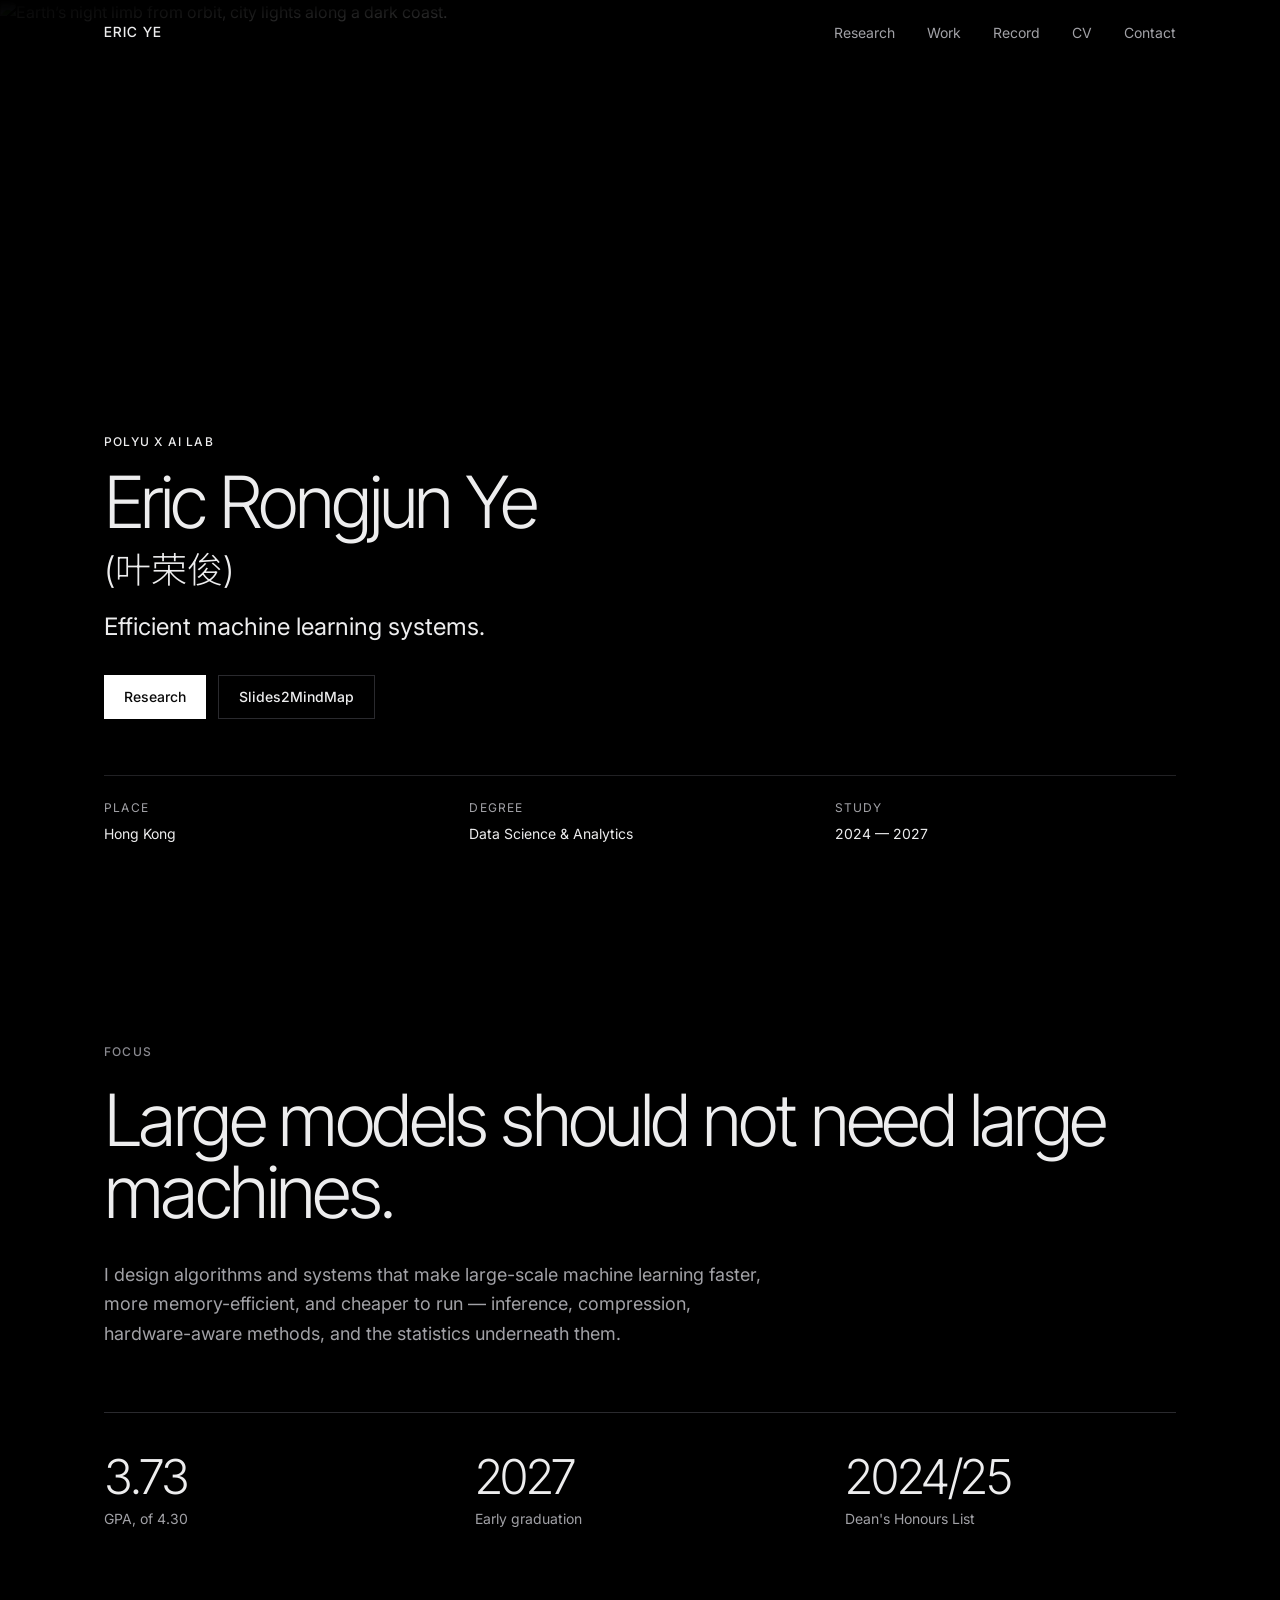
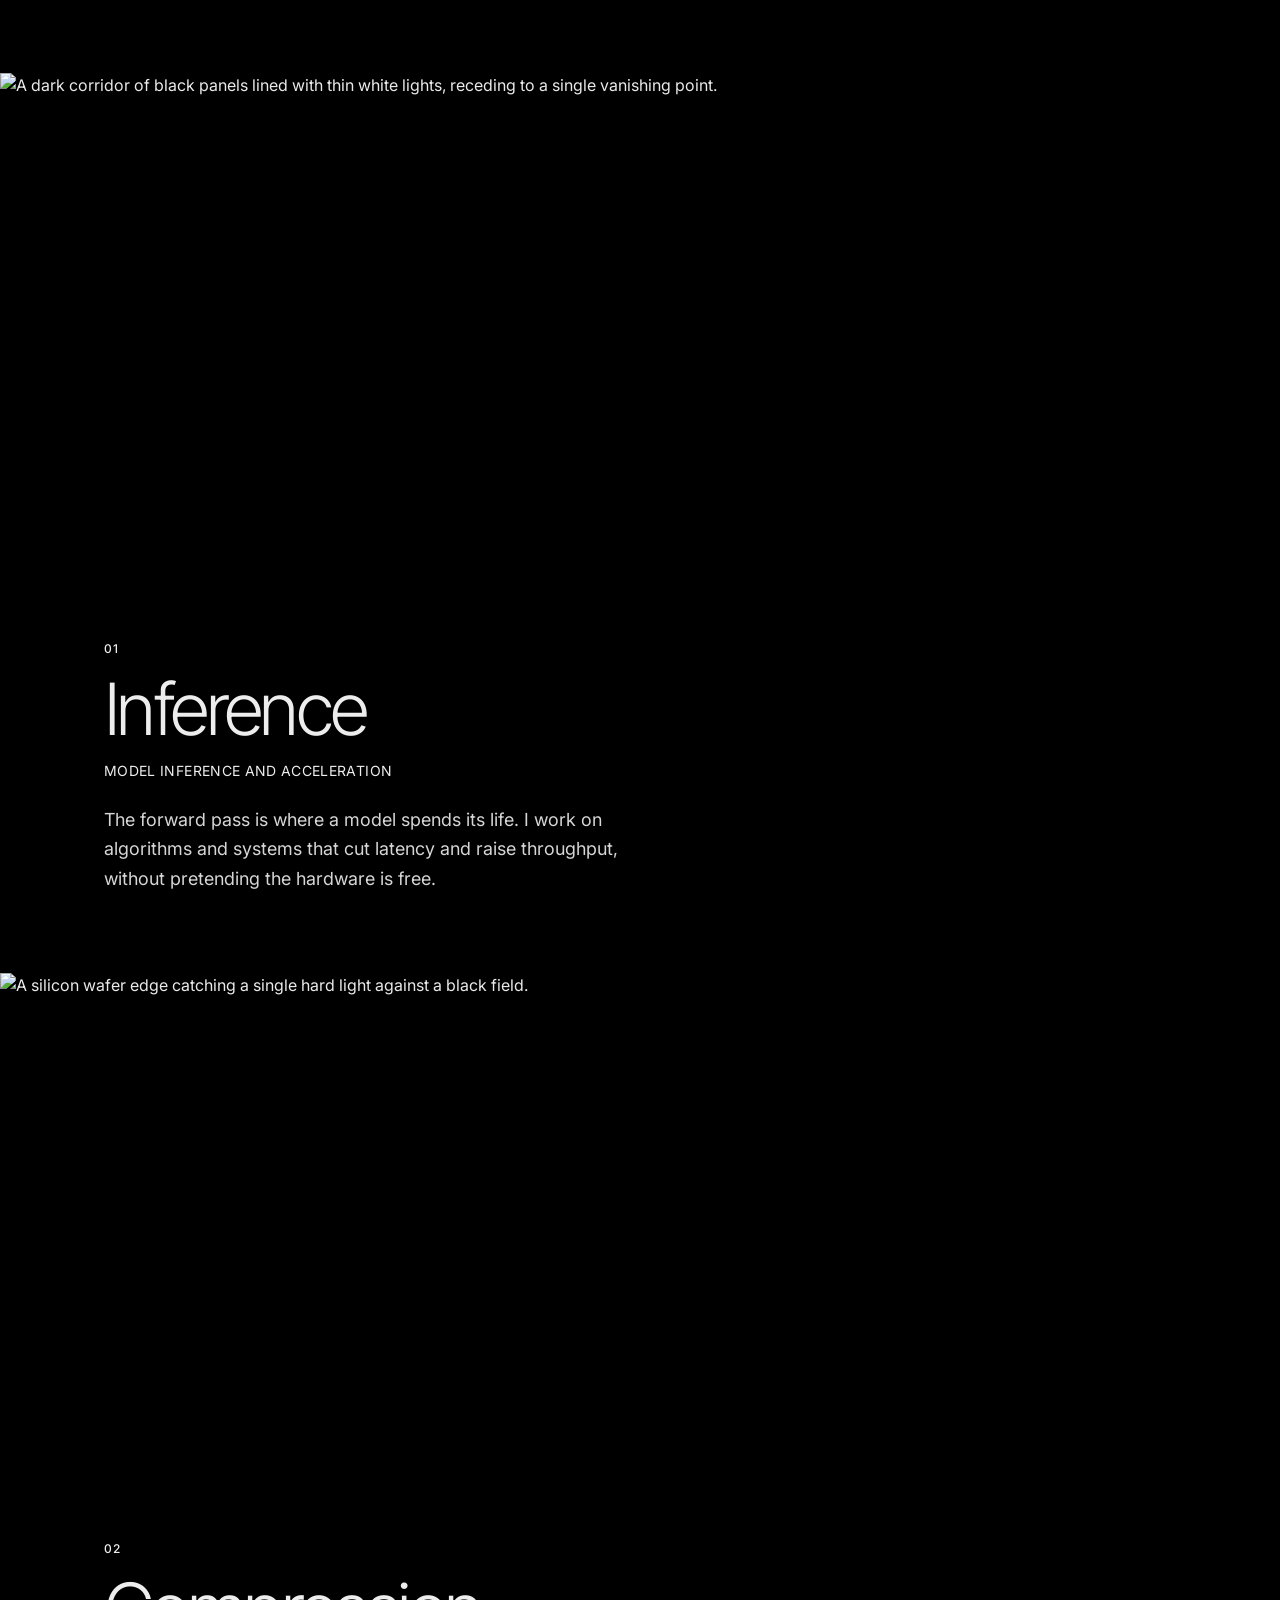
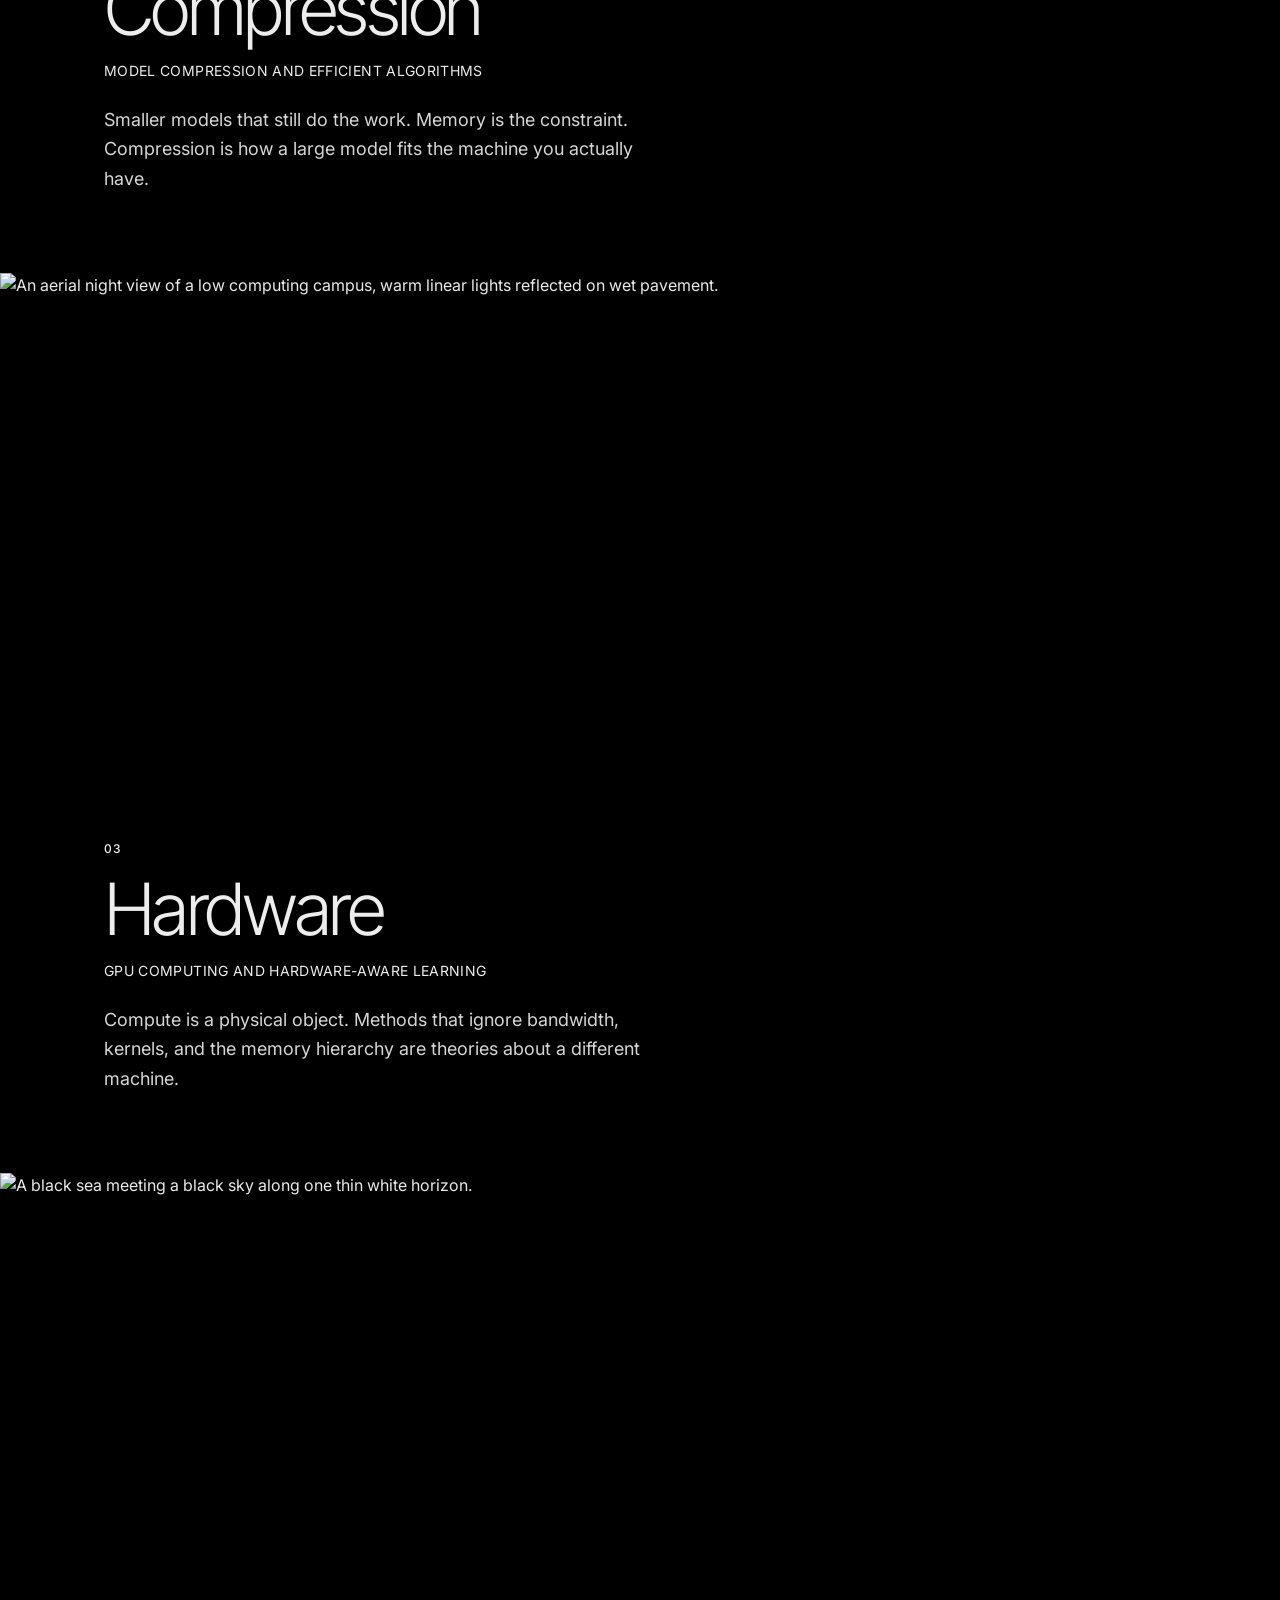
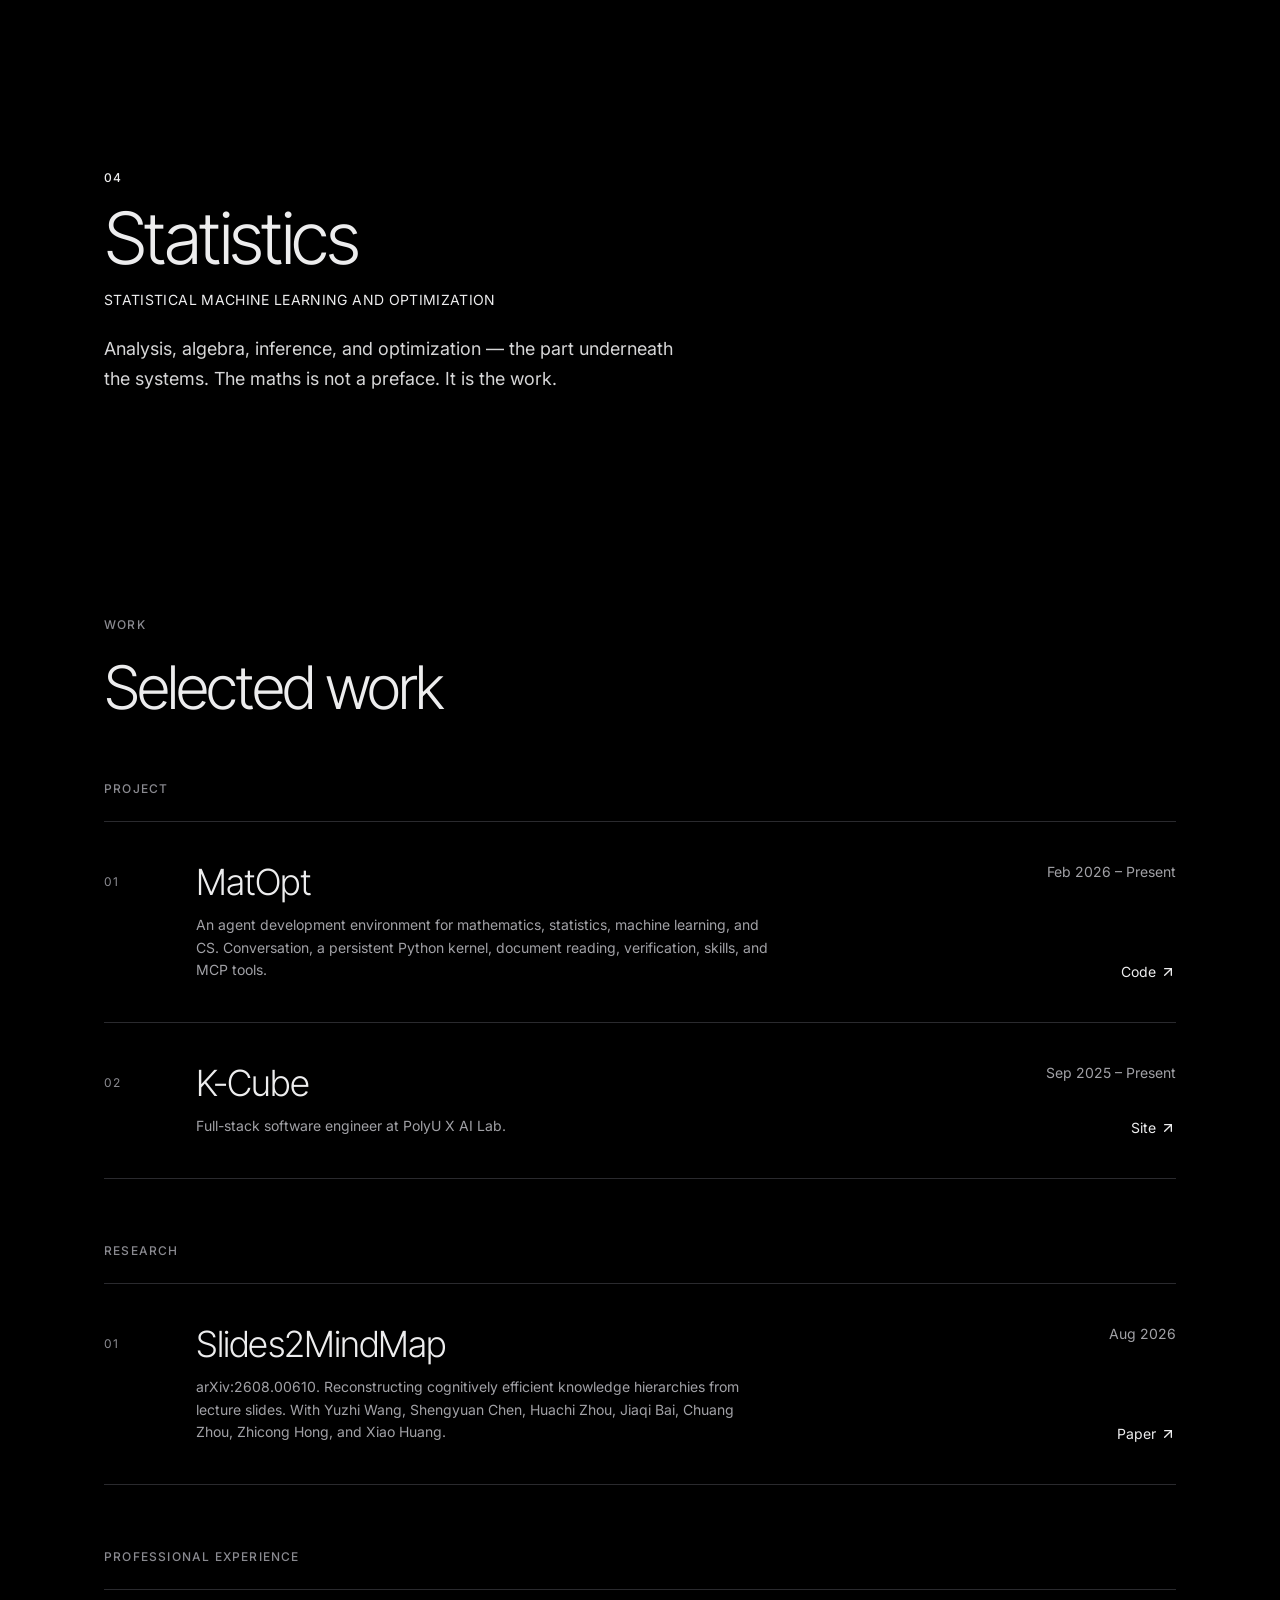
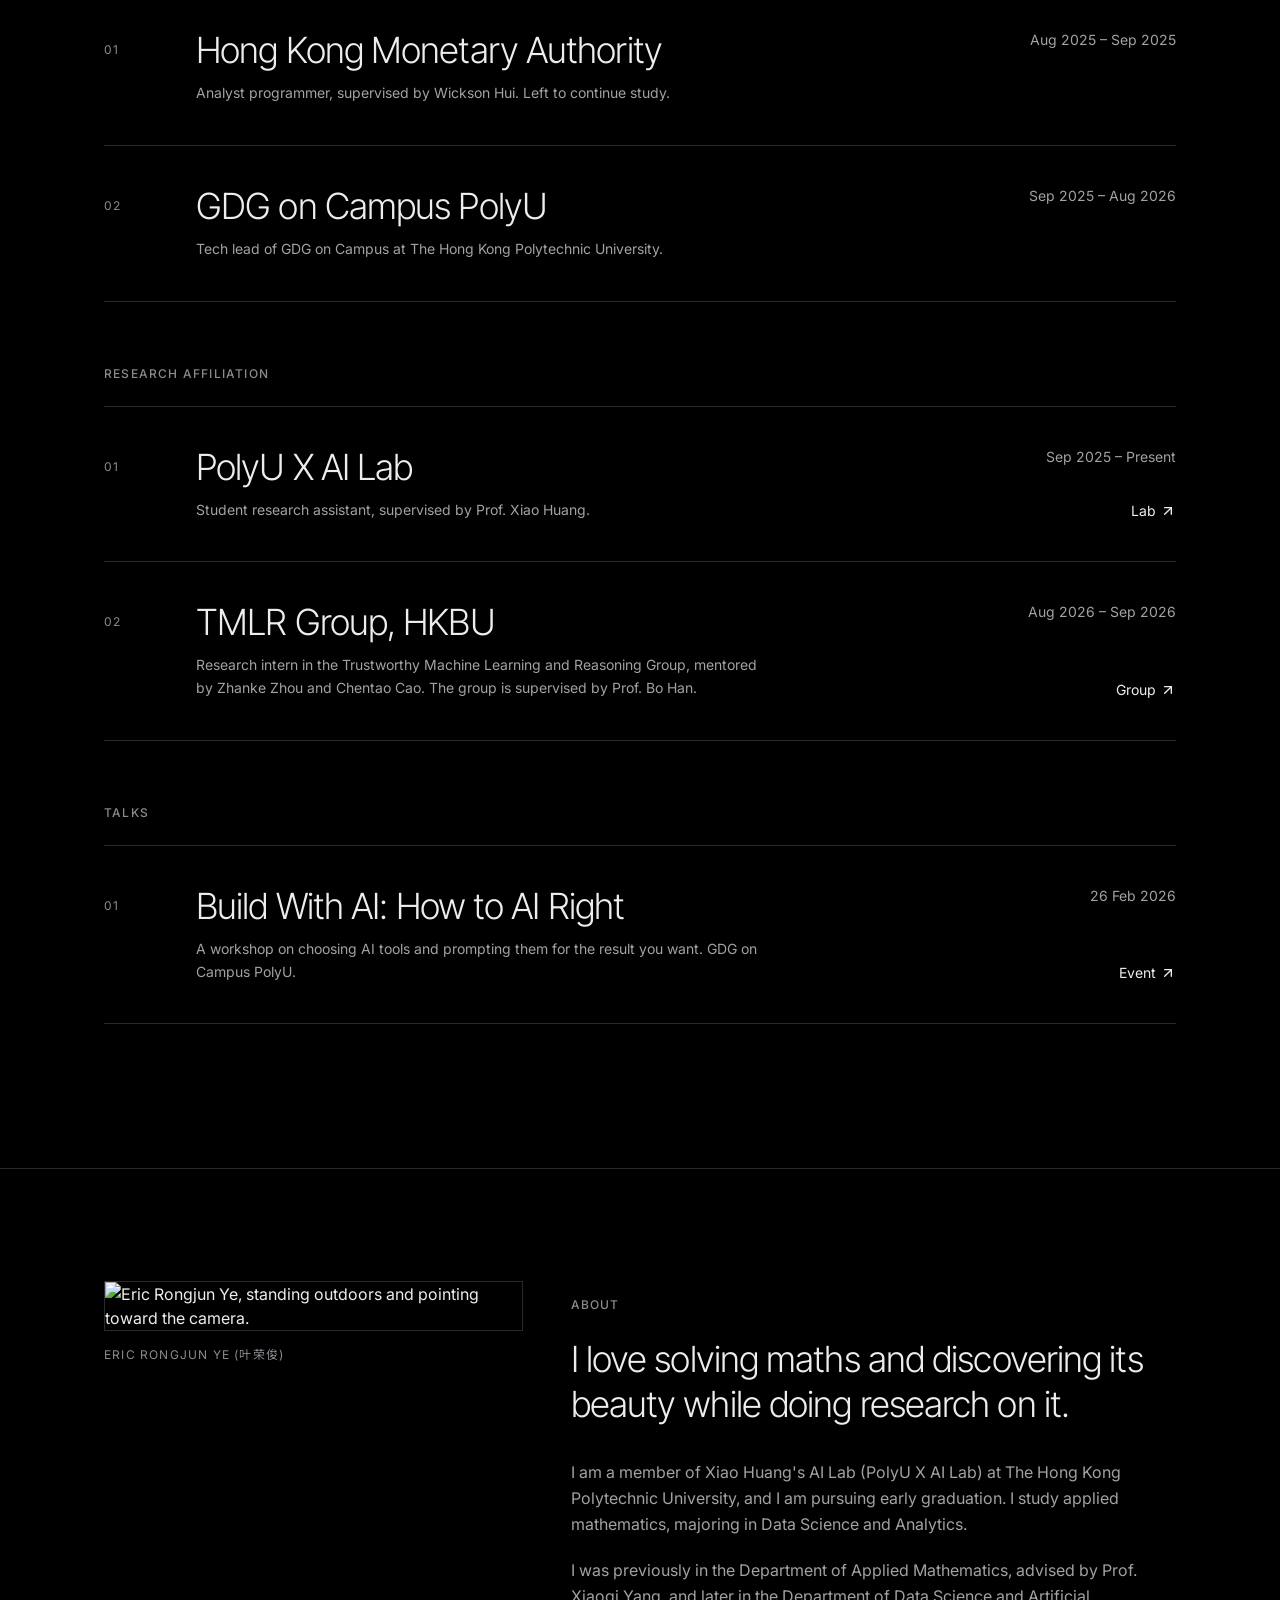
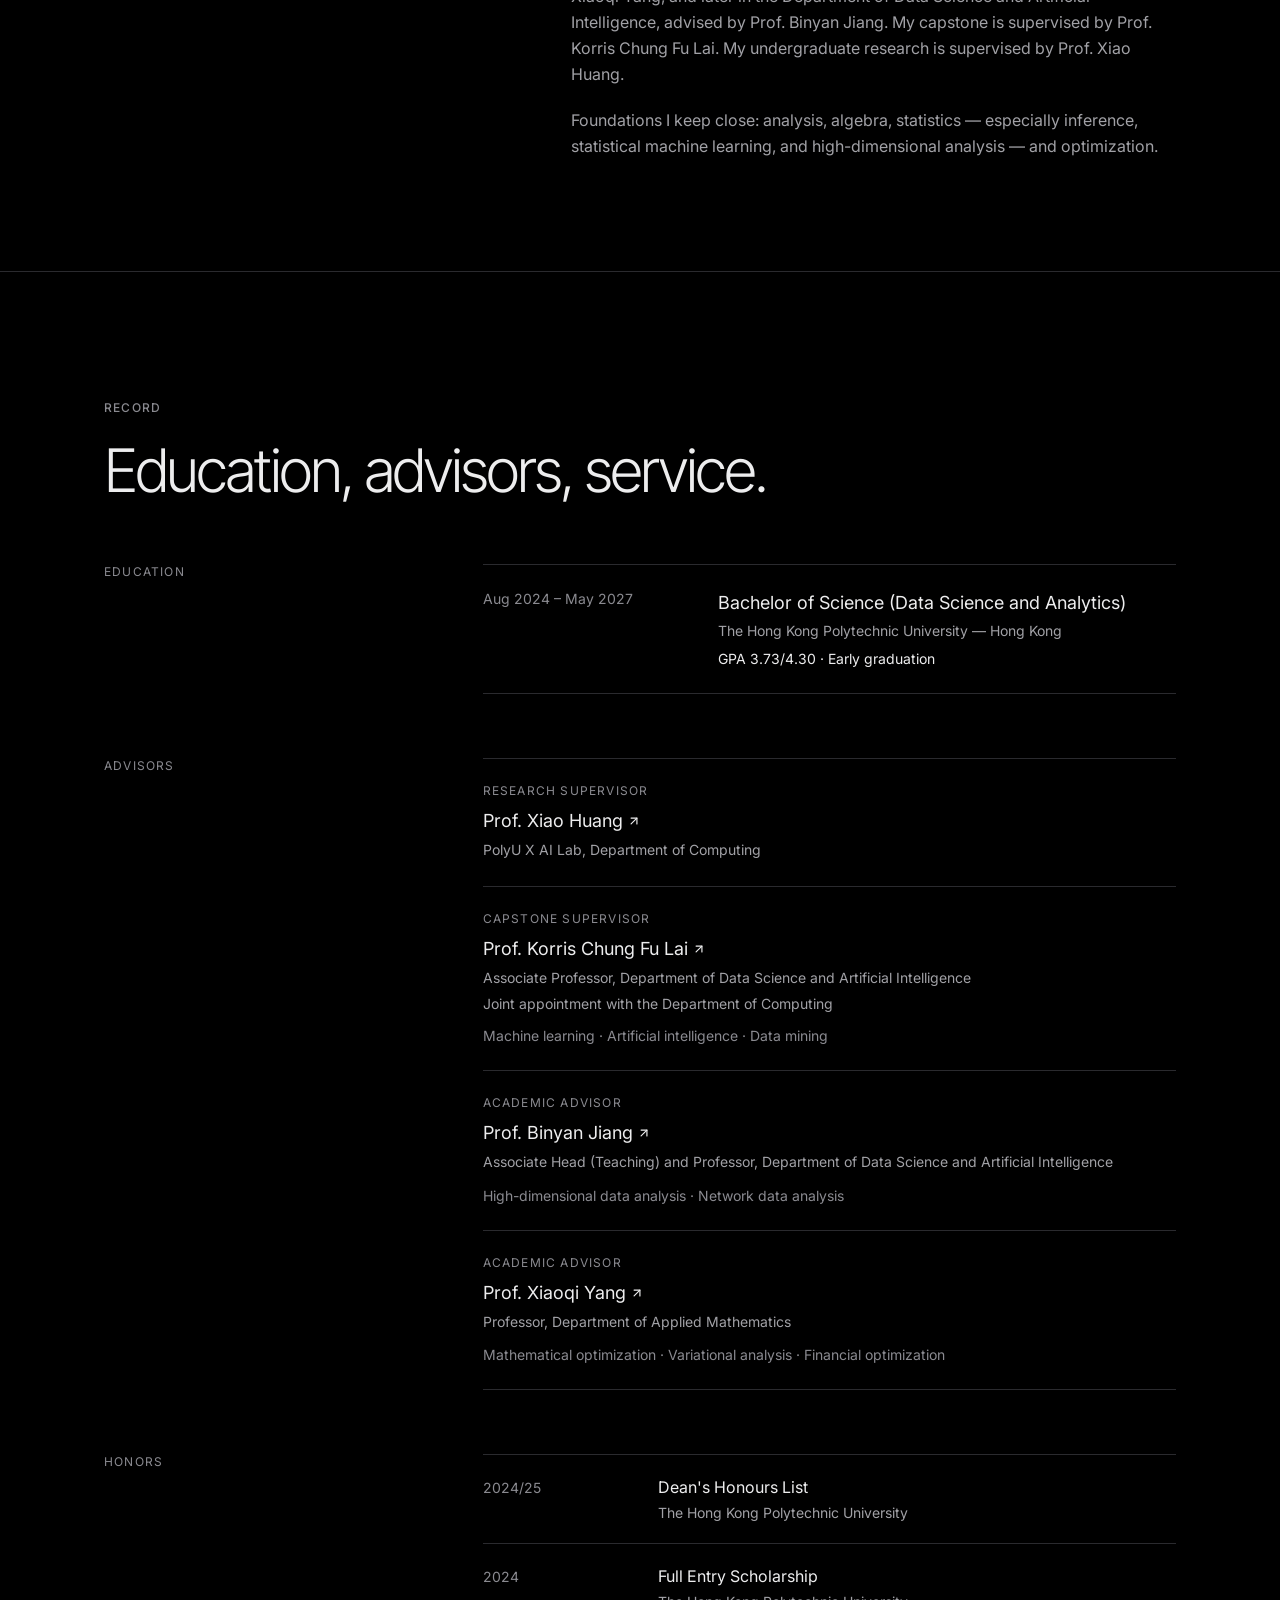
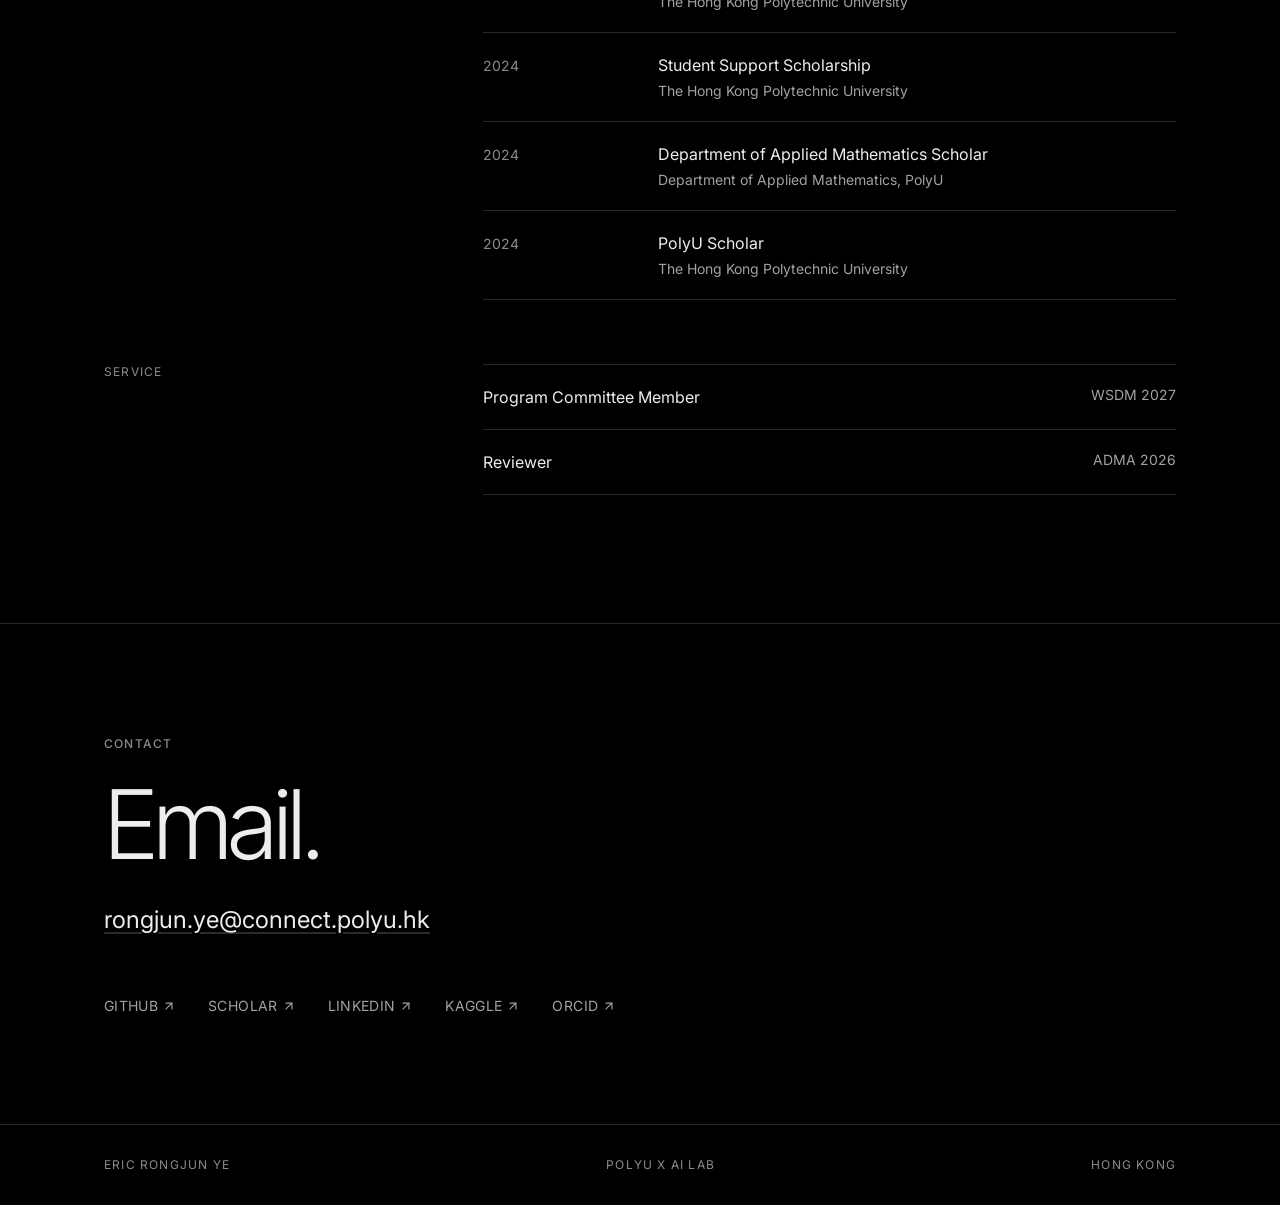
==== commit fdfb8c54: "Cache-bust the tab icon." ====
--- a/index.html
+++ b/index.html
@@ -1 +1 @@
-<!DOCTYPE html><html lang="en"><head><meta name="twitter:card" content="summary_large_image"><meta property="og:title" content="Eric Rongjun Ye"><meta charSet="utf-8"/><meta name="viewport" content="width=device-width, initial-scale=1"/><link rel="preload" as="image" href="/hero-earth.svg"/><link rel="preload" as="image" href="/chapter-inference.svg"/><link rel="preload" as="image" href="/chapter-silicon.svg"/><link rel="preload" as="image" href="/chapter-campus.svg"/><link rel="preload" as="image" href="/chapter-horizon.svg"/><link rel="preload" as="image" href="/portrait.svg"/><link rel="stylesheet" href="/assets/styles-CRn52IbA.css" data-precedence="default"/><link rel="stylesheet" href="https://fonts.googleapis.com/css2?family=Inter+Tight:wght@300;400;500&amp;family=Inter:wght@400;500;600&amp;family=Noto+Sans+SC:wght@300;400&amp;display=swap" data-precedence="default"/><title>Eric Rongjun Ye</title><meta name="description" content="Eric Rongjun Ye (叶荣俊) is an undergraduate researcher at PolyU X AI Lab, working on efficient machine learning systems, model acceleration, and statistical machine learning."/><meta name="author" content="Eric Rongjun Ye"/><meta name="theme-color" content="#000000"/><link rel="modulepreload" href="/assets/index-BF53gRLM.js"/><link rel="modulepreload" href="/assets/routes-Ci45Yymq.js"/><link rel="modulepreload" href="/assets/nav-rzY6HorB.js"/><link rel="icon" type="image/svg+xml" href="/favicon.svg"/><link rel="preconnect" href="https://fonts.googleapis.com"/><link rel="preconnect" href="https://fonts.gstatic.com" crossorigin="anonymous"/><meta name="apple-mobile-web-app-title" content="Eric Rongjun Ye"><meta name="apple-mobile-web-app-status-bar-style" content="black"></head><body><!--$--><div class="bg-bg text-fg"><a href="#research" class="sr-only focus:not-sr-only focus:fixed focus:top-4 focus:left-4 focus:z-50 focus:bg-paper focus:px-4 focus:py-2 focus:text-ink">Skip to research</a><div class="fixed inset-x-0 top-0 z-50 h-px origin-left bg-fg" style="transform:scaleX(0)" aria-hidden="true"></div><header class="fixed inset-x-0 top-0 z-40 bg-linear-to-b from-bg via-bg/50 to-transparent"><nav class="mx-auto flex h-16 max-w-6xl items-center justify-between px-6 md:px-10" aria-label="Primary"><a class="font-display text-sm font-medium tracking-widest text-fg active" href="/" data-status="active" aria-current="page">ERIC YE</a><ul class="hidden items-center gap-8 md:flex"><li><a href="/#research" class="text-sm text-muted transition-colors duration-200 hover:text-fg">Research</a></li><li><a href="/#work" class="text-sm text-muted transition-colors duration-200 hover:text-fg">Work</a></li><li><a href="/#record" class="text-sm text-muted transition-colors duration-200 hover:text-fg">Record</a></li><li><a href="/cv/" class="text-sm text-muted transition-colors duration-200 hover:text-fg">CV</a></li><li><a href="/#contact" class="text-sm text-muted transition-colors duration-200 hover:text-fg">Contact</a></li></ul><button type="button" class="inline-flex size-11 items-center justify-center text-fg md:hidden" aria-expanded="false" aria-label="Open menu"><svg xmlns="http://www.w3.org/2000/svg" width="20" height="20" viewBox="0 0 24 24" fill="none" stroke="currentColor" stroke-width="2" stroke-linecap="round" stroke-linejoin="round" class="lucide lucide-menu" aria-hidden="true"><path d="M4 12h16"></path><path d="M4 18h16"></path><path d="M4 6h16"></path></svg></button></nav></header><section class="relative flex min-h-svh items-end overflow-hidden"><img src="/hero-earth.svg" alt="Earth’s night limb from orbit, city lights along a dark coast." class="kenburns absolute inset-0 h-full w-full object-cover"/><div class="absolute inset-0 bg-linear-to-t from-bg via-bg/55 to-bg/10"></div><div class="absolute inset-0 bg-linear-to-r from-bg/80 via-transparent to-transparent"></div><div class="relative z-10 mx-auto w-full max-w-6xl px-6 pt-28 pb-10 md:px-10 md:pb-14"><p class="rise text-xs font-medium tracking-widest text-fg uppercase">PolyU X AI Lab</p><h1 class="rise rise-2 mt-4 font-display text-5xl leading-none font-light tracking-tighter text-fg sm:text-6xl md:text-7xl">Eric Rongjun Ye<span class="mt-3 block text-2xl tracking-normal text-fg sm:text-3xl md:text-4xl">(<!-- -->叶荣俊<!-- -->)</span></h1><p class="rise rise-3 mt-5 max-w-xl text-lg leading-snug text-fg md:text-2xl">Efficient machine learning systems.</p><div class="rise rise-4 mt-8 flex flex-wrap gap-3"><a class="inline-flex h-11 items-center bg-paper px-5 text-sm font-medium text-ink transition-colors duration-200 hover:bg-fg active:scale-[0.96]" href="#research">Research</a><a class="inline-flex h-11 items-center border border-line bg-bg/40 px-5 text-sm font-medium text-fg backdrop-blur-sm transition-colors duration-200 hover:border-fg hover:bg-fg hover:text-ink active:scale-[0.96]" href="https://arxiv.org/abs/2608.00610" target="_blank" rel="noreferrer">Slides2MindMap</a></div><dl class="mt-14 grid grid-cols-2 gap-6 border-t border-line/80 pt-6 sm:grid-cols-3"><div><dt class="text-xs tracking-widest text-muted uppercase">Place</dt><dd class="mt-2 text-sm text-fg">Hong Kong</dd></div><div><dt class="text-xs tracking-widest text-muted uppercase">Degree</dt><dd class="mt-2 text-sm text-fg">Data Science &amp; Analytics</dd></div><div class="col-span-2 sm:col-span-1"><dt class="text-xs tracking-widest text-muted uppercase">Study</dt><dd class="mt-2 text-sm text-fg">2024 — 2027</dd></div></dl></div></section><section class="mx-auto max-w-6xl px-6 py-28 md:px-10 md:py-36"><p class="text-xs font-medium tracking-widest text-faint uppercase">Focus</p><h2 class="mt-6 max-w-5xl font-display text-4xl leading-none font-light tracking-tighter text-fg sm:text-6xl md:text-7xl">Large models should not need large machines.</h2><p class="mt-8 max-w-2xl text-lg leading-relaxed text-muted">I design algorithms and systems that make large-scale machine learning faster, more memory-efficient, and cheaper to run — inference, compression, hardware-aware methods, and the statistics underneath them.</p><dl class="mt-16 grid gap-10 border-t border-line pt-10 sm:grid-cols-3"><div><dt class="font-display text-5xl font-light tracking-tighter text-fg">3.73</dt><dd class="mt-2 text-sm text-muted">GPA, of <!-- -->4.30</dd></div><div><dt class="font-display text-5xl font-light tracking-tighter text-fg">2027</dt><dd class="mt-2 text-sm text-muted">Early graduation</dd></div><div><dt class="font-display text-5xl font-light tracking-tighter text-fg">2024/25</dt><dd class="mt-2 text-sm text-muted">Dean&#x27;s Honours List</dd></div></dl></section><div id="research"><section id="inference" class="relative flex min-h-svh items-end overflow-hidden"><img src="/chapter-inference.svg" alt="A dark corridor of black panels lined with thin white lights, receding to a single vanishing point." class="absolute inset-0 h-full w-full object-cover"/><div class="absolute inset-0 bg-linear-to-t from-bg via-bg/45 to-transparent"></div><div class="relative z-10 mx-auto w-full max-w-6xl px-6 pt-24 pb-16 md:px-10 md:pb-20"><p class="text-xs font-medium tracking-widest text-fg uppercase">01</p><h2 class="mt-4 font-display text-5xl leading-none font-light tracking-tighter text-fg md:text-7xl">Inference</h2><p class="mt-4 text-sm tracking-wide text-fg uppercase">Model inference and acceleration</p><p class="mt-6 max-w-xl text-lg leading-relaxed text-fg/90">The forward pass is where a model spends its life. I work on algorithms and systems that cut latency and raise throughput, without pretending the hardware is free.</p></div></section><section id="compression" class="relative flex min-h-svh items-end overflow-hidden"><img src="/chapter-silicon.svg" alt="A silicon wafer edge catching a single hard light against a black field." class="absolute inset-0 h-full w-full object-cover"/><div class="absolute inset-0 bg-linear-to-t from-bg via-bg/45 to-transparent"></div><div class="relative z-10 mx-auto w-full max-w-6xl px-6 pt-24 pb-16 md:px-10 md:pb-20"><p class="text-xs font-medium tracking-widest text-fg uppercase">02</p><h2 class="mt-4 font-display text-5xl leading-none font-light tracking-tighter text-fg md:text-7xl">Compression</h2><p class="mt-4 text-sm tracking-wide text-fg uppercase">Model compression and efficient algorithms</p><p class="mt-6 max-w-xl text-lg leading-relaxed text-fg/90">Smaller models that still do the work. Memory is the constraint. Compression is how a large model fits the machine you actually have.</p></div></section><section id="hardware" class="relative flex min-h-svh items-end overflow-hidden"><img src="/chapter-campus.svg" alt="An aerial night view of a low computing campus, warm linear lights reflected on wet pavement." class="absolute inset-0 h-full w-full object-cover"/><div class="absolute inset-0 bg-linear-to-t from-bg via-bg/45 to-transparent"></div><div class="relative z-10 mx-auto w-full max-w-6xl px-6 pt-24 pb-16 md:px-10 md:pb-20"><p class="text-xs font-medium tracking-widest text-fg uppercase">03</p><h2 class="mt-4 font-display text-5xl leading-none font-light tracking-tighter text-fg md:text-7xl">Hardware</h2><p class="mt-4 text-sm tracking-wide text-fg uppercase">GPU computing and hardware-aware learning</p><p class="mt-6 max-w-xl text-lg leading-relaxed text-fg/90">Compute is a physical object. Methods that ignore bandwidth, kernels, and the memory hierarchy are theories about a different machine.</p></div></section><section id="statistics" class="relative flex min-h-svh items-end overflow-hidden"><img src="/chapter-horizon.svg" alt="A black sea meeting a black sky along one thin white horizon." class="absolute inset-0 h-full w-full object-cover"/><div class="absolute inset-0 bg-linear-to-t from-bg via-bg/45 to-transparent"></div><div class="relative z-10 mx-auto w-full max-w-6xl px-6 pt-24 pb-16 md:px-10 md:pb-20"><p class="text-xs font-medium tracking-widest text-fg uppercase">04</p><h2 class="mt-4 font-display text-5xl leading-none font-light tracking-tighter text-fg md:text-7xl">Statistics</h2><p class="mt-4 text-sm tracking-wide text-fg uppercase">Statistical machine learning and optimization</p><p class="mt-6 max-w-xl text-lg leading-relaxed text-fg/90">Analysis, algebra, inference, and optimization — the part underneath the systems. The maths is not a preface. It is the work.</p></div></section></div><section id="work" class="scroll-mt-16 mx-auto max-w-6xl px-6 py-28 md:px-10 md:py-36"><p class="text-xs font-medium tracking-widest text-faint uppercase">Work</p><h2 class="mt-6 font-display text-4xl font-light tracking-tighter text-fg md:text-6xl">Selected work</h2><div class="mt-4"><div class="mt-16"><h3 class="text-xs font-medium tracking-widest text-faint uppercase">Project</h3><div class="mt-6 border-t border-line"><a href="https://github.com/ericyerongjun/matopt" target="_blank" rel="noreferrer" class="grid gap-4 border-b border-line py-8 transition-colors duration-200 md:grid-cols-12 md:gap-8 md:py-10 hover:bg-fg/5"><p class="text-xs tracking-widest text-faint md:col-span-1 md:pt-3">01</p><div class="md:col-span-7"><h3 class="font-display text-3xl font-light tracking-tight text-fg md:text-4xl">MatOpt</h3><p class="mt-3 max-w-xl text-sm leading-relaxed text-muted">An agent development environment for mathematics, statistics, machine learning, and CS. Conversation, a persistent Python kernel, document reading, verification, skills, and MCP tools.</p></div><div class="flex items-start justify-between gap-4 md:col-span-4 md:flex-col md:items-end"><p class="text-sm text-muted">Feb 2026 – Present</p><span class="inline-flex items-center gap-1 text-sm text-fg">Code<svg xmlns="http://www.w3.org/2000/svg" width="16" height="16" viewBox="0 0 24 24" fill="none" stroke="currentColor" stroke-width="2" stroke-linecap="round" stroke-linejoin="round" class="lucide lucide-arrow-up-right" aria-hidden="true"><path d="M7 7h10v10"></path><path d="M7 17 17 7"></path></svg></span></div></a><a href="https://www.polyu.edu.hk/comp/kcube/welcome" target="_blank" rel="noreferrer" class="grid gap-4 border-b border-line py-8 transition-colors duration-200 md:grid-cols-12 md:gap-8 md:py-10 hover:bg-fg/5"><p class="text-xs tracking-widest text-faint md:col-span-1 md:pt-3">02</p><div class="md:col-span-7"><h3 class="font-display text-3xl font-light tracking-tight text-fg md:text-4xl">K-Cube</h3><p class="mt-3 max-w-xl text-sm leading-relaxed text-muted">Full-stack software engineer at PolyU X AI Lab.</p></div><div class="flex items-start justify-between gap-4 md:col-span-4 md:flex-col md:items-end"><p class="text-sm text-muted">Sep 2025 – Present</p><span class="inline-flex items-center gap-1 text-sm text-fg">Site<svg xmlns="http://www.w3.org/2000/svg" width="16" height="16" viewBox="0 0 24 24" fill="none" stroke="currentColor" stroke-width="2" stroke-linecap="round" stroke-linejoin="round" class="lucide lucide-arrow-up-right" aria-hidden="true"><path d="M7 7h10v10"></path><path d="M7 17 17 7"></path></svg></span></div></a></div></div><div class="mt-16"><h3 class="text-xs font-medium tracking-widest text-faint uppercase">Research</h3><div class="mt-6 border-t border-line"><a href="https://arxiv.org/abs/2608.00610" target="_blank" rel="noreferrer" class="grid gap-4 border-b border-line py-8 transition-colors duration-200 md:grid-cols-12 md:gap-8 md:py-10 hover:bg-fg/5"><p class="text-xs tracking-widest text-faint md:col-span-1 md:pt-3">01</p><div class="md:col-span-7"><h3 class="font-display text-3xl font-light tracking-tight text-fg md:text-4xl">Slides2MindMap</h3><p class="mt-3 max-w-xl text-sm leading-relaxed text-muted">arXiv:2608.00610. Reconstructing cognitively efficient knowledge hierarchies from lecture slides. With Yuzhi Wang, Shengyuan Chen, Huachi Zhou, Jiaqi Bai, Chuang Zhou, Zhicong Hong, and Xiao Huang.</p></div><div class="flex items-start justify-between gap-4 md:col-span-4 md:flex-col md:items-end"><p class="text-sm text-muted">Aug 2026</p><span class="inline-flex items-center gap-1 text-sm text-fg">Paper<svg xmlns="http://www.w3.org/2000/svg" width="16" height="16" viewBox="0 0 24 24" fill="none" stroke="currentColor" stroke-width="2" stroke-linecap="round" stroke-linejoin="round" class="lucide lucide-arrow-up-right" aria-hidden="true"><path d="M7 7h10v10"></path><path d="M7 17 17 7"></path></svg></span></div></a></div></div><div class="mt-16"><h3 class="text-xs font-medium tracking-widest text-faint uppercase">Professional experience</h3><div class="mt-6 border-t border-line"><article class="grid gap-4 border-b border-line py-8 transition-colors duration-200 md:grid-cols-12 md:gap-8 md:py-10 hover:bg-fg/5"><p class="text-xs tracking-widest text-faint md:col-span-1 md:pt-3">01</p><div class="md:col-span-7"><h3 class="font-display text-3xl font-light tracking-tight text-fg md:text-4xl">Hong Kong Monetary Authority</h3><p class="mt-3 max-w-xl text-sm leading-relaxed text-muted">Analyst programmer, supervised by Wickson Hui. Left to continue study.</p></div><div class="flex items-start justify-between gap-4 md:col-span-4 md:flex-col md:items-end"><p class="text-sm text-muted">Aug 2025 – Sep 2025</p></div></article><article class="grid gap-4 border-b border-line py-8 transition-colors duration-200 md:grid-cols-12 md:gap-8 md:py-10 hover:bg-fg/5"><p class="text-xs tracking-widest text-faint md:col-span-1 md:pt-3">02</p><div class="md:col-span-7"><h3 class="font-display text-3xl font-light tracking-tight text-fg md:text-4xl">GDG on Campus PolyU</h3><p class="mt-3 max-w-xl text-sm leading-relaxed text-muted">Tech lead of GDG on Campus at The Hong Kong Polytechnic University.</p></div><div class="flex items-start justify-between gap-4 md:col-span-4 md:flex-col md:items-end"><p class="text-sm text-muted">Sep 2025 – Aug 2026</p></div></article></div></div><div class="mt-16"><h3 class="text-xs font-medium tracking-widest text-faint uppercase">Research affiliation</h3><div class="mt-6 border-t border-line"><a href="https://web.comp.polyu.edu.hk/xiaohuang/" target="_blank" rel="noreferrer" class="grid gap-4 border-b border-line py-8 transition-colors duration-200 md:grid-cols-12 md:gap-8 md:py-10 hover:bg-fg/5"><p class="text-xs tracking-widest text-faint md:col-span-1 md:pt-3">01</p><div class="md:col-span-7"><h3 class="font-display text-3xl font-light tracking-tight text-fg md:text-4xl">PolyU X AI Lab</h3><p class="mt-3 max-w-xl text-sm leading-relaxed text-muted">Student research assistant, supervised by Prof. Xiao Huang.</p></div><div class="flex items-start justify-between gap-4 md:col-span-4 md:flex-col md:items-end"><p class="text-sm text-muted">Sep 2025 – Present</p><span class="inline-flex items-center gap-1 text-sm text-fg">Lab<svg xmlns="http://www.w3.org/2000/svg" width="16" height="16" viewBox="0 0 24 24" fill="none" stroke="currentColor" stroke-width="2" stroke-linecap="round" stroke-linejoin="round" class="lucide lucide-arrow-up-right" aria-hidden="true"><path d="M7 7h10v10"></path><path d="M7 17 17 7"></path></svg></span></div></a><a href="https://bhanml.github.io/group.html" target="_blank" rel="noreferrer" class="grid gap-4 border-b border-line py-8 transition-colors duration-200 md:grid-cols-12 md:gap-8 md:py-10 hover:bg-fg/5"><p class="text-xs tracking-widest text-faint md:col-span-1 md:pt-3">02</p><div class="md:col-span-7"><h3 class="font-display text-3xl font-light tracking-tight text-fg md:text-4xl">TMLR Group, HKBU</h3><p class="mt-3 max-w-xl text-sm leading-relaxed text-muted">Research intern in the Trustworthy Machine Learning and Reasoning Group, mentored by Zhanke Zhou and Chentao Cao. The group is supervised by Prof. Bo Han.</p></div><div class="flex items-start justify-between gap-4 md:col-span-4 md:flex-col md:items-end"><p class="text-sm text-muted">Aug 2026 – Sep 2026</p><span class="inline-flex items-center gap-1 text-sm text-fg">Group<svg xmlns="http://www.w3.org/2000/svg" width="16" height="16" viewBox="0 0 24 24" fill="none" stroke="currentColor" stroke-width="2" stroke-linecap="round" stroke-linejoin="round" class="lucide lucide-arrow-up-right" aria-hidden="true"><path d="M7 7h10v10"></path><path d="M7 17 17 7"></path></svg></span></div></a></div></div><div class="mt-16"><h3 class="text-xs font-medium tracking-widest text-faint uppercase">Talks</h3><div class="mt-6 border-t border-line"><a href="https://gdg.community.dev/events/details/google-gdg-on-campus-hong-kong-polytechnic-university-hong-kong-hong-kong-presents-build-with-ai-how-to-ai-right/" target="_blank" rel="noreferrer" class="grid gap-4 border-b border-line py-8 transition-colors duration-200 md:grid-cols-12 md:gap-8 md:py-10 hover:bg-fg/5"><p class="text-xs tracking-widest text-faint md:col-span-1 md:pt-3">01</p><div class="md:col-span-7"><h3 class="font-display text-3xl font-light tracking-tight text-fg md:text-4xl">Build With AI: How to AI Right</h3><p class="mt-3 max-w-xl text-sm leading-relaxed text-muted">A workshop on choosing AI tools and prompting them for the result you want. GDG on Campus PolyU.</p></div><div class="flex items-start justify-between gap-4 md:col-span-4 md:flex-col md:items-end"><p class="text-sm text-muted">26 Feb 2026</p><span class="inline-flex items-center gap-1 text-sm text-fg">Event<svg xmlns="http://www.w3.org/2000/svg" width="16" height="16" viewBox="0 0 24 24" fill="none" stroke="currentColor" stroke-width="2" stroke-linecap="round" stroke-linejoin="round" class="lucide lucide-arrow-up-right" aria-hidden="true"><path d="M7 7h10v10"></path><path d="M7 17 17 7"></path></svg></span></div></a></div></div></div></section><section class="border-t border-line"><div class="mx-auto grid max-w-6xl gap-12 px-6 py-20 md:grid-cols-12 md:px-10 md:py-28"><figure class="md:col-span-5"><div class="overflow-hidden border border-line"><img src="/portrait.svg" alt="Eric Rongjun Ye, standing outdoors and pointing toward the camera." class="w-full"/></div><figcaption class="mt-4 text-xs tracking-widest text-faint uppercase">Eric Rongjun Ye<!-- --> (<!-- -->叶荣俊<!-- -->)</figcaption></figure><div class="md:col-span-7 md:pt-4"><p class="text-xs font-medium tracking-widest text-faint uppercase">About</p><p class="mt-6 font-display text-3xl leading-tight font-light tracking-tight text-fg md:text-4xl">I love solving maths and discovering its beauty while doing research on it.</p><div class="mt-8 space-y-5 text-base leading-relaxed text-muted"><p>I am a member of Xiao Huang&#x27;s AI Lab (<!-- -->PolyU X AI Lab<!-- -->) at <!-- -->The Hong Kong Polytechnic University<!-- -->, and I am pursuing early graduation. I study applied mathematics, majoring in Data Science and Analytics.</p><p>I was previously in the Department of Applied Mathematics, advised by Prof. Xiaoqi Yang, and later in the Department of Data Science and Artificial Intelligence, advised by Prof. Binyan Jiang. My capstone is supervised by Prof. Korris Chung Fu Lai. My undergraduate research is supervised by Prof. Xiao Huang.</p><p>Foundations I keep close: analysis, algebra, statistics — especially inference, statistical machine learning, and high-dimensional analysis — and optimization.</p></div></div></div></section><section id="record" class="scroll-mt-16 border-t border-line"><div class="mx-auto max-w-6xl px-6 py-24 md:px-10 md:py-32"><p class="text-xs font-medium tracking-widest text-faint uppercase">Record</p><h2 class="mt-6 font-display text-4xl font-light tracking-tighter text-fg md:text-6xl">Education, advisors, service.</h2><div class="mt-16 grid gap-16 md:grid-cols-12"><div class="md:col-span-4"><h3 class="text-xs tracking-widest text-faint uppercase">Education</h3></div><div class="border-t border-line md:col-span-8"><div class="grid gap-3 border-b border-line py-6 md:grid-cols-3"><p class="text-sm text-faint md:col-span-1">Aug 2024 – May 2027</p><div class="md:col-span-2"><p class="text-lg text-fg">Bachelor of Science (Data Science and Analytics)</p><p class="mt-1 text-sm text-muted">The Hong Kong Polytechnic University<!-- --> — <!-- -->Hong Kong</p><p class="mt-2 text-sm text-fg">GPA <!-- -->3.73<!-- -->/<!-- -->4.30<!-- --> · <!-- -->Early graduation</p></div></div></div></div><div class="mt-16 grid gap-16 md:grid-cols-12"><div class="md:col-span-4"><h3 class="text-xs tracking-widest text-faint uppercase">Advisors</h3></div><div class="border-t border-line md:col-span-8"><div class="border-b border-line py-6"><p class="text-xs tracking-widest text-faint uppercase">Research supervisor</p><a href="https://web.comp.polyu.edu.hk/xiaohuang/" target="_blank" rel="noreferrer" class="mt-2 inline-flex items-center gap-1 text-lg text-fg hover:underline">Prof. Xiao Huang<svg xmlns="http://www.w3.org/2000/svg" width="14" height="14" viewBox="0 0 24 24" fill="none" stroke="currentColor" stroke-width="2" stroke-linecap="round" stroke-linejoin="round" class="lucide lucide-arrow-up-right" aria-hidden="true"><path d="M7 7h10v10"></path><path d="M7 17 17 7"></path></svg></a><p class="mt-1 text-sm leading-relaxed text-muted">PolyU X AI Lab, Department of Computing</p></div><div class="border-b border-line py-6"><p class="text-xs tracking-widest text-faint uppercase">Capstone supervisor</p><a href="https://www.polyu.edu.hk/comp/people/academic-staff/prof-chung-fu-lai-korris/" target="_blank" rel="noreferrer" class="mt-2 inline-flex items-center gap-1 text-lg text-fg hover:underline">Prof. Korris Chung Fu Lai<svg xmlns="http://www.w3.org/2000/svg" width="14" height="14" viewBox="0 0 24 24" fill="none" stroke="currentColor" stroke-width="2" stroke-linecap="round" stroke-linejoin="round" class="lucide lucide-arrow-up-right" aria-hidden="true"><path d="M7 7h10v10"></path><path d="M7 17 17 7"></path></svg></a><p class="mt-1 text-sm leading-relaxed text-muted">Associate Professor, Department of Data Science and Artificial Intelligence</p><p class="mt-1 text-sm text-muted">Joint appointment with the Department of Computing</p><p class="mt-3 text-sm text-faint">Machine learning · Artificial intelligence · Data mining</p></div><div class="border-b border-line py-6"><p class="text-xs tracking-widest text-faint uppercase">Academic advisor</p><a href="https://www.polyu.edu.hk/dsai/people/academic-staff/jiangbinyan/" target="_blank" rel="noreferrer" class="mt-2 inline-flex items-center gap-1 text-lg text-fg hover:underline">Prof. Binyan Jiang<svg xmlns="http://www.w3.org/2000/svg" width="14" height="14" viewBox="0 0 24 24" fill="none" stroke="currentColor" stroke-width="2" stroke-linecap="round" stroke-linejoin="round" class="lucide lucide-arrow-up-right" aria-hidden="true"><path d="M7 7h10v10"></path><path d="M7 17 17 7"></path></svg></a><p class="mt-1 text-sm leading-relaxed text-muted">Associate Head (Teaching) and Professor, Department of Data Science and Artificial Intelligence</p><p class="mt-3 text-sm text-faint">High-dimensional data analysis · Network data analysis</p></div><div class="border-b border-line py-6"><p class="text-xs tracking-widest text-faint uppercase">Academic advisor</p><a href="https://www.polyu.edu.hk/ama/people/academic-staff/prof-yang-xiaoqi/" target="_blank" rel="noreferrer" class="mt-2 inline-flex items-center gap-1 text-lg text-fg hover:underline">Prof. Xiaoqi Yang<svg xmlns="http://www.w3.org/2000/svg" width="14" height="14" viewBox="0 0 24 24" fill="none" stroke="currentColor" stroke-width="2" stroke-linecap="round" stroke-linejoin="round" class="lucide lucide-arrow-up-right" aria-hidden="true"><path d="M7 7h10v10"></path><path d="M7 17 17 7"></path></svg></a><p class="mt-1 text-sm leading-relaxed text-muted">Professor, Department of Applied Mathematics</p><p class="mt-3 text-sm text-faint">Mathematical optimization · Variational analysis · Financial optimization</p></div></div></div><div class="mt-16 grid gap-16 md:grid-cols-12"><div class="md:col-span-4"><h3 class="text-xs tracking-widest text-faint uppercase">Honors</h3></div><div class="border-t border-line md:col-span-8"><div class="grid gap-2 border-b border-line py-5 md:grid-cols-4 md:items-baseline"><p class="text-sm text-faint">2024/25</p><div class="md:col-span-3"><p class="text-fg">Dean&#x27;s Honours List</p><p class="mt-1 text-sm text-muted">The Hong Kong Polytechnic University</p></div></div><div class="grid gap-2 border-b border-line py-5 md:grid-cols-4 md:items-baseline"><p class="text-sm text-faint">2024</p><div class="md:col-span-3"><p class="text-fg">Full Entry Scholarship</p><p class="mt-1 text-sm text-muted">The Hong Kong Polytechnic University</p></div></div><div class="grid gap-2 border-b border-line py-5 md:grid-cols-4 md:items-baseline"><p class="text-sm text-faint">2024</p><div class="md:col-span-3"><p class="text-fg">Student Support Scholarship</p><p class="mt-1 text-sm text-muted">The Hong Kong Polytechnic University</p></div></div><div class="grid gap-2 border-b border-line py-5 md:grid-cols-4 md:items-baseline"><p class="text-sm text-faint">2024</p><div class="md:col-span-3"><p class="text-fg">Department of Applied Mathematics Scholar</p><p class="mt-1 text-sm text-muted">Department of Applied Mathematics, PolyU</p></div></div><div class="grid gap-2 border-b border-line py-5 md:grid-cols-4 md:items-baseline"><p class="text-sm text-faint">2024</p><div class="md:col-span-3"><p class="text-fg">PolyU Scholar</p><p class="mt-1 text-sm text-muted">The Hong Kong Polytechnic University</p></div></div></div></div><div class="mt-16 grid gap-16 md:grid-cols-12"><div class="md:col-span-4"><h3 class="text-xs tracking-widest text-faint uppercase">Service</h3></div><div class="border-t border-line md:col-span-8"><div class="grid gap-2 border-b border-line py-5 md:grid-cols-2"><p class="text-fg">Program Committee Member</p><p class="text-sm text-muted md:text-right">WSDM 2027</p></div><div class="grid gap-2 border-b border-line py-5 md:grid-cols-2"><p class="text-fg">Reviewer</p><p class="text-sm text-muted md:text-right">ADMA 2026</p></div></div></div></div></section><section id="contact" class="scroll-mt-20 border-t border-line"><div class="mx-auto w-full max-w-6xl px-6 pt-28 pb-20 md:px-10 md:pb-24"><p class="text-xs font-medium tracking-widest text-faint uppercase">Contact</p><h2 class="mt-6 font-display text-6xl leading-none font-light tracking-tighter text-fg md:text-8xl">Email.</h2><a href="mailto:rongjun.ye@connect.polyu.hk" class="mt-8 inline-block text-lg text-fg underline decoration-line underline-offset-4 transition-colors duration-200 hover:decoration-fg md:text-2xl">rongjun.ye@connect.polyu.hk</a><ul class="mt-12 flex flex-wrap gap-x-8 gap-y-4"><li><a href="https://github.com/ericyerongjun" target="_blank" rel="noreferrer" class="inline-flex min-h-11 items-center gap-1 text-sm tracking-wide text-muted uppercase transition-colors duration-200 hover:text-fg">GitHub<svg xmlns="http://www.w3.org/2000/svg" width="14" height="14" viewBox="0 0 24 24" fill="none" stroke="currentColor" stroke-width="2" stroke-linecap="round" stroke-linejoin="round" class="lucide lucide-arrow-up-right" aria-hidden="true"><path d="M7 7h10v10"></path><path d="M7 17 17 7"></path></svg></a></li><li><a href="https://scholar.google.com/citations?user=_vqwyT8AAAAJ" target="_blank" rel="noreferrer" class="inline-flex min-h-11 items-center gap-1 text-sm tracking-wide text-muted uppercase transition-colors duration-200 hover:text-fg">Scholar<svg xmlns="http://www.w3.org/2000/svg" width="14" height="14" viewBox="0 0 24 24" fill="none" stroke="currentColor" stroke-width="2" stroke-linecap="round" stroke-linejoin="round" class="lucide lucide-arrow-up-right" aria-hidden="true"><path d="M7 7h10v10"></path><path d="M7 17 17 7"></path></svg></a></li><li><a href="https://www.linkedin.com/in/rongjun-ye-814453331" target="_blank" rel="noreferrer" class="inline-flex min-h-11 items-center gap-1 text-sm tracking-wide text-muted uppercase transition-colors duration-200 hover:text-fg">LinkedIn<svg xmlns="http://www.w3.org/2000/svg" width="14" height="14" viewBox="0 0 24 24" fill="none" stroke="currentColor" stroke-width="2" stroke-linecap="round" stroke-linejoin="round" class="lucide lucide-arrow-up-right" aria-hidden="true"><path d="M7 7h10v10"></path><path d="M7 17 17 7"></path></svg></a></li><li><a href="https://www.kaggle.com/rongjunye" target="_blank" rel="noreferrer" class="inline-flex min-h-11 items-center gap-1 text-sm tracking-wide text-muted uppercase transition-colors duration-200 hover:text-fg">Kaggle<svg xmlns="http://www.w3.org/2000/svg" width="14" height="14" viewBox="0 0 24 24" fill="none" stroke="currentColor" stroke-width="2" stroke-linecap="round" stroke-linejoin="round" class="lucide lucide-arrow-up-right" aria-hidden="true"><path d="M7 7h10v10"></path><path d="M7 17 17 7"></path></svg></a></li><li><a href="https://orcid.org/0009-0003-8477-8409" target="_blank" rel="noreferrer" class="inline-flex min-h-11 items-center gap-1 text-sm tracking-wide text-muted uppercase transition-colors duration-200 hover:text-fg">ORCID<svg xmlns="http://www.w3.org/2000/svg" width="14" height="14" viewBox="0 0 24 24" fill="none" stroke="currentColor" stroke-width="2" stroke-linecap="round" stroke-linejoin="round" class="lucide lucide-arrow-up-right" aria-hidden="true"><path d="M7 7h10v10"></path><path d="M7 17 17 7"></path></svg></a></li></ul></div></section><footer class="border-t border-line"><div class="mx-auto flex max-w-6xl flex-col gap-3 px-6 py-8 text-xs tracking-widest text-faint uppercase md:flex-row md:items-center md:justify-between md:px-10"><span>Eric Rongjun Ye</span><span>PolyU X AI Lab</span><span>Hong Kong</span></div></footer></div><!--/$--><script data-tsr-stream-part="">(self.$R=self.$R||{})["tsr"]=[];self.$_TSR={h(){this.hydrated=!0,this.c()},e(){this.streamEnded=!0,this.c()},c(){this.hydrated&&this.streamEnded&&(delete self.$_TSR,delete self.$R.tsr)},p(e){this.initialized?e():this.buffer.push(e)},buffer:[]};$_TSR.router=($R=>$R[0]={manifest:$R[1]={routes:$R[2]={__root__:$R[3]={preloads:$R[4]=["/assets/index-BF53gRLM.js"],scripts:$R[5]=[$R[6]={attrs:$R[7]={type:"module",async:!0,src:"/assets/index-BF53gRLM.js"}}]},"/":$R[8]={preloads:$R[9]=["/assets/routes-Ci45Yymq.js","/assets/nav-rzY6HorB.js"]}}},matches:$R[10]=[$R[11]={i:"__root__",u:1793069631498,s:"success",ssr:!0},$R[12]={i:"",u:1793069631498,s:"success",ssr:!0}]})($R["tsr"]);$_TSR.e();{let s=document.currentScript,p;while((p=s.previousElementSibling)&&p.hasAttribute('data-tsr-stream-part'))p.remove();s.remove()}</script><script type="module" async="" src="/assets/index-BF53gRLM.js"></script><script>document.currentScript.remove();/*$tsr-stream-boundary*/</script></body></html>+<!DOCTYPE html><html lang="en"><head><meta name="twitter:card" content="summary_large_image"><meta property="og:title" content="Eric Rongjun Ye"><meta charSet="utf-8"/><meta name="viewport" content="width=device-width, initial-scale=1"/><link rel="preload" as="image" href="/hero-earth.svg"/><link rel="preload" as="image" href="/chapter-inference.svg"/><link rel="preload" as="image" href="/chapter-silicon.svg"/><link rel="preload" as="image" href="/chapter-campus.svg"/><link rel="preload" as="image" href="/chapter-horizon.svg"/><link rel="preload" as="image" href="/portrait.svg"/><link rel="stylesheet" href="/assets/styles-CRn52IbA.css" data-precedence="default"/><link rel="stylesheet" href="https://fonts.googleapis.com/css2?family=Inter+Tight:wght@300;400;500&amp;family=Inter:wght@400;500;600&amp;family=Noto+Sans+SC:wght@300;400&amp;display=swap" data-precedence="default"/><title>Eric Rongjun Ye</title><meta name="description" content="Eric Rongjun Ye (叶荣俊) is an undergraduate researcher at PolyU X AI Lab, working on efficient machine learning systems, model acceleration, and statistical machine learning."/><meta name="author" content="Eric Rongjun Ye"/><meta name="theme-color" content="#000000"/><link rel="modulepreload" href="/assets/index-BF53gRLM.js"/><link rel="modulepreload" href="/assets/routes-Ci45Yymq.js"/><link rel="modulepreload" href="/assets/nav-rzY6HorB.js"/><link rel="icon" type="image/svg+xml" href="/favicon.svg?v=4"/><link rel="preconnect" href="https://fonts.googleapis.com"/><link rel="preconnect" href="https://fonts.gstatic.com" crossorigin="anonymous"/><meta name="apple-mobile-web-app-title" content="Eric Rongjun Ye"><meta name="apple-mobile-web-app-status-bar-style" content="black"></head><body><!--$--><div class="bg-bg text-fg"><a href="#research" class="sr-only focus:not-sr-only focus:fixed focus:top-4 focus:left-4 focus:z-50 focus:bg-paper focus:px-4 focus:py-2 focus:text-ink">Skip to research</a><div class="fixed inset-x-0 top-0 z-50 h-px origin-left bg-fg" style="transform:scaleX(0)" aria-hidden="true"></div><header class="fixed inset-x-0 top-0 z-40 bg-linear-to-b from-bg via-bg/50 to-transparent"><nav class="mx-auto flex h-16 max-w-6xl items-center justify-between px-6 md:px-10" aria-label="Primary"><a class="font-display text-sm font-medium tracking-widest text-fg active" href="/" data-status="active" aria-current="page">ERIC YE</a><ul class="hidden items-center gap-8 md:flex"><li><a href="/#research" class="text-sm text-muted transition-colors duration-200 hover:text-fg">Research</a></li><li><a href="/#work" class="text-sm text-muted transition-colors duration-200 hover:text-fg">Work</a></li><li><a href="/#record" class="text-sm text-muted transition-colors duration-200 hover:text-fg">Record</a></li><li><a href="/cv/" class="text-sm text-muted transition-colors duration-200 hover:text-fg">CV</a></li><li><a href="/#contact" class="text-sm text-muted transition-colors duration-200 hover:text-fg">Contact</a></li></ul><button type="button" class="inline-flex size-11 items-center justify-center text-fg md:hidden" aria-expanded="false" aria-label="Open menu"><svg xmlns="http://www.w3.org/2000/svg" width="20" height="20" viewBox="0 0 24 24" fill="none" stroke="currentColor" stroke-width="2" stroke-linecap="round" stroke-linejoin="round" class="lucide lucide-menu" aria-hidden="true"><path d="M4 12h16"></path><path d="M4 18h16"></path><path d="M4 6h16"></path></svg></button></nav></header><section class="relative flex min-h-svh items-end overflow-hidden"><img src="/hero-earth.svg" alt="Earth’s night limb from orbit, city lights along a dark coast." class="kenburns absolute inset-0 h-full w-full object-cover"/><div class="absolute inset-0 bg-linear-to-t from-bg via-bg/55 to-bg/10"></div><div class="absolute inset-0 bg-linear-to-r from-bg/80 via-transparent to-transparent"></div><div class="relative z-10 mx-auto w-full max-w-6xl px-6 pt-28 pb-10 md:px-10 md:pb-14"><p class="rise text-xs font-medium tracking-widest text-fg uppercase">PolyU X AI Lab</p><h1 class="rise rise-2 mt-4 font-display text-5xl leading-none font-light tracking-tighter text-fg sm:text-6xl md:text-7xl">Eric Rongjun Ye<span class="mt-3 block text-2xl tracking-normal text-fg sm:text-3xl md:text-4xl">(<!-- -->叶荣俊<!-- -->)</span></h1><p class="rise rise-3 mt-5 max-w-xl text-lg leading-snug text-fg md:text-2xl">Efficient machine learning systems.</p><div class="rise rise-4 mt-8 flex flex-wrap gap-3"><a class="inline-flex h-11 items-center bg-paper px-5 text-sm font-medium text-ink transition-colors duration-200 hover:bg-fg active:scale-[0.96]" href="#research">Research</a><a class="inline-flex h-11 items-center border border-line bg-bg/40 px-5 text-sm font-medium text-fg backdrop-blur-sm transition-colors duration-200 hover:border-fg hover:bg-fg hover:text-ink active:scale-[0.96]" href="https://arxiv.org/abs/2608.00610" target="_blank" rel="noreferrer">Slides2MindMap</a></div><dl class="mt-14 grid grid-cols-2 gap-6 border-t border-line/80 pt-6 sm:grid-cols-3"><div><dt class="text-xs tracking-widest text-muted uppercase">Place</dt><dd class="mt-2 text-sm text-fg">Hong Kong</dd></div><div><dt class="text-xs tracking-widest text-muted uppercase">Degree</dt><dd class="mt-2 text-sm text-fg">Data Science &amp; Analytics</dd></div><div class="col-span-2 sm:col-span-1"><dt class="text-xs tracking-widest text-muted uppercase">Study</dt><dd class="mt-2 text-sm text-fg">2024 — 2027</dd></div></dl></div></section><section class="mx-auto max-w-6xl px-6 py-28 md:px-10 md:py-36"><p class="text-xs font-medium tracking-widest text-faint uppercase">Focus</p><h2 class="mt-6 max-w-5xl font-display text-4xl leading-none font-light tracking-tighter text-fg sm:text-6xl md:text-7xl">Large models should not need large machines.</h2><p class="mt-8 max-w-2xl text-lg leading-relaxed text-muted">I design algorithms and systems that make large-scale machine learning faster, more memory-efficient, and cheaper to run — inference, compression, hardware-aware methods, and the statistics underneath them.</p><dl class="mt-16 grid gap-10 border-t border-line pt-10 sm:grid-cols-3"><div><dt class="font-display text-5xl font-light tracking-tighter text-fg">3.73</dt><dd class="mt-2 text-sm text-muted">GPA, of <!-- -->4.30</dd></div><div><dt class="font-display text-5xl font-light tracking-tighter text-fg">2027</dt><dd class="mt-2 text-sm text-muted">Early graduation</dd></div><div><dt class="font-display text-5xl font-light tracking-tighter text-fg">2024/25</dt><dd class="mt-2 text-sm text-muted">Dean&#x27;s Honours List</dd></div></dl></section><div id="research"><section id="inference" class="relative flex min-h-svh items-end overflow-hidden"><img src="/chapter-inference.svg" alt="A dark corridor of black panels lined with thin white lights, receding to a single vanishing point." class="absolute inset-0 h-full w-full object-cover"/><div class="absolute inset-0 bg-linear-to-t from-bg via-bg/45 to-transparent"></div><div class="relative z-10 mx-auto w-full max-w-6xl px-6 pt-24 pb-16 md:px-10 md:pb-20"><p class="text-xs font-medium tracking-widest text-fg uppercase">01</p><h2 class="mt-4 font-display text-5xl leading-none font-light tracking-tighter text-fg md:text-7xl">Inference</h2><p class="mt-4 text-sm tracking-wide text-fg uppercase">Model inference and acceleration</p><p class="mt-6 max-w-xl text-lg leading-relaxed text-fg/90">The forward pass is where a model spends its life. I work on algorithms and systems that cut latency and raise throughput, without pretending the hardware is free.</p></div></section><section id="compression" class="relative flex min-h-svh items-end overflow-hidden"><img src="/chapter-silicon.svg" alt="A silicon wafer edge catching a single hard light against a black field." class="absolute inset-0 h-full w-full object-cover"/><div class="absolute inset-0 bg-linear-to-t from-bg via-bg/45 to-transparent"></div><div class="relative z-10 mx-auto w-full max-w-6xl px-6 pt-24 pb-16 md:px-10 md:pb-20"><p class="text-xs font-medium tracking-widest text-fg uppercase">02</p><h2 class="mt-4 font-display text-5xl leading-none font-light tracking-tighter text-fg md:text-7xl">Compression</h2><p class="mt-4 text-sm tracking-wide text-fg uppercase">Model compression and efficient algorithms</p><p class="mt-6 max-w-xl text-lg leading-relaxed text-fg/90">Smaller models that still do the work. Memory is the constraint. Compression is how a large model fits the machine you actually have.</p></div></section><section id="hardware" class="relative flex min-h-svh items-end overflow-hidden"><img src="/chapter-campus.svg" alt="An aerial night view of a low computing campus, warm linear lights reflected on wet pavement." class="absolute inset-0 h-full w-full object-cover"/><div class="absolute inset-0 bg-linear-to-t from-bg via-bg/45 to-transparent"></div><div class="relative z-10 mx-auto w-full max-w-6xl px-6 pt-24 pb-16 md:px-10 md:pb-20"><p class="text-xs font-medium tracking-widest text-fg uppercase">03</p><h2 class="mt-4 font-display text-5xl leading-none font-light tracking-tighter text-fg md:text-7xl">Hardware</h2><p class="mt-4 text-sm tracking-wide text-fg uppercase">GPU computing and hardware-aware learning</p><p class="mt-6 max-w-xl text-lg leading-relaxed text-fg/90">Compute is a physical object. Methods that ignore bandwidth, kernels, and the memory hierarchy are theories about a different machine.</p></div></section><section id="statistics" class="relative flex min-h-svh items-end overflow-hidden"><img src="/chapter-horizon.svg" alt="A black sea meeting a black sky along one thin white horizon." class="absolute inset-0 h-full w-full object-cover"/><div class="absolute inset-0 bg-linear-to-t from-bg via-bg/45 to-transparent"></div><div class="relative z-10 mx-auto w-full max-w-6xl px-6 pt-24 pb-16 md:px-10 md:pb-20"><p class="text-xs font-medium tracking-widest text-fg uppercase">04</p><h2 class="mt-4 font-display text-5xl leading-none font-light tracking-tighter text-fg md:text-7xl">Statistics</h2><p class="mt-4 text-sm tracking-wide text-fg uppercase">Statistical machine learning and optimization</p><p class="mt-6 max-w-xl text-lg leading-relaxed text-fg/90">Analysis, algebra, inference, and optimization — the part underneath the systems. The maths is not a preface. It is the work.</p></div></section></div><section id="work" class="scroll-mt-16 mx-auto max-w-6xl px-6 py-28 md:px-10 md:py-36"><p class="text-xs font-medium tracking-widest text-faint uppercase">Work</p><h2 class="mt-6 font-display text-4xl font-light tracking-tighter text-fg md:text-6xl">Selected work</h2><div class="mt-4"><div class="mt-16"><h3 class="text-xs font-medium tracking-widest text-faint uppercase">Project</h3><div class="mt-6 border-t border-line"><a href="https://github.com/ericyerongjun/matopt" target="_blank" rel="noreferrer" class="grid gap-4 border-b border-line py-8 transition-colors duration-200 md:grid-cols-12 md:gap-8 md:py-10 hover:bg-fg/5"><p class="text-xs tracking-widest text-faint md:col-span-1 md:pt-3">01</p><div class="md:col-span-7"><h3 class="font-display text-3xl font-light tracking-tight text-fg md:text-4xl">MatOpt</h3><p class="mt-3 max-w-xl text-sm leading-relaxed text-muted">An agent development environment for mathematics, statistics, machine learning, and CS. Conversation, a persistent Python kernel, document reading, verification, skills, and MCP tools.</p></div><div class="flex items-start justify-between gap-4 md:col-span-4 md:flex-col md:items-end"><p class="text-sm text-muted">Feb 2026 – Present</p><span class="inline-flex items-center gap-1 text-sm text-fg">Code<svg xmlns="http://www.w3.org/2000/svg" width="16" height="16" viewBox="0 0 24 24" fill="none" stroke="currentColor" stroke-width="2" stroke-linecap="round" stroke-linejoin="round" class="lucide lucide-arrow-up-right" aria-hidden="true"><path d="M7 7h10v10"></path><path d="M7 17 17 7"></path></svg></span></div></a><a href="https://www.polyu.edu.hk/comp/kcube/welcome" target="_blank" rel="noreferrer" class="grid gap-4 border-b border-line py-8 transition-colors duration-200 md:grid-cols-12 md:gap-8 md:py-10 hover:bg-fg/5"><p class="text-xs tracking-widest text-faint md:col-span-1 md:pt-3">02</p><div class="md:col-span-7"><h3 class="font-display text-3xl font-light tracking-tight text-fg md:text-4xl">K-Cube</h3><p class="mt-3 max-w-xl text-sm leading-relaxed text-muted">Full-stack software engineer at PolyU X AI Lab.</p></div><div class="flex items-start justify-between gap-4 md:col-span-4 md:flex-col md:items-end"><p class="text-sm text-muted">Sep 2025 – Present</p><span class="inline-flex items-center gap-1 text-sm text-fg">Site<svg xmlns="http://www.w3.org/2000/svg" width="16" height="16" viewBox="0 0 24 24" fill="none" stroke="currentColor" stroke-width="2" stroke-linecap="round" stroke-linejoin="round" class="lucide lucide-arrow-up-right" aria-hidden="true"><path d="M7 7h10v10"></path><path d="M7 17 17 7"></path></svg></span></div></a></div></div><div class="mt-16"><h3 class="text-xs font-medium tracking-widest text-faint uppercase">Research</h3><div class="mt-6 border-t border-line"><a href="https://arxiv.org/abs/2608.00610" target="_blank" rel="noreferrer" class="grid gap-4 border-b border-line py-8 transition-colors duration-200 md:grid-cols-12 md:gap-8 md:py-10 hover:bg-fg/5"><p class="text-xs tracking-widest text-faint md:col-span-1 md:pt-3">01</p><div class="md:col-span-7"><h3 class="font-display text-3xl font-light tracking-tight text-fg md:text-4xl">Slides2MindMap</h3><p class="mt-3 max-w-xl text-sm leading-relaxed text-muted">arXiv:2608.00610. Reconstructing cognitively efficient knowledge hierarchies from lecture slides. With Yuzhi Wang, Shengyuan Chen, Huachi Zhou, Jiaqi Bai, Chuang Zhou, Zhicong Hong, and Xiao Huang.</p></div><div class="flex items-start justify-between gap-4 md:col-span-4 md:flex-col md:items-end"><p class="text-sm text-muted">Aug 2026</p><span class="inline-flex items-center gap-1 text-sm text-fg">Paper<svg xmlns="http://www.w3.org/2000/svg" width="16" height="16" viewBox="0 0 24 24" fill="none" stroke="currentColor" stroke-width="2" stroke-linecap="round" stroke-linejoin="round" class="lucide lucide-arrow-up-right" aria-hidden="true"><path d="M7 7h10v10"></path><path d="M7 17 17 7"></path></svg></span></div></a></div></div><div class="mt-16"><h3 class="text-xs font-medium tracking-widest text-faint uppercase">Professional experience</h3><div class="mt-6 border-t border-line"><article class="grid gap-4 border-b border-line py-8 transition-colors duration-200 md:grid-cols-12 md:gap-8 md:py-10 hover:bg-fg/5"><p class="text-xs tracking-widest text-faint md:col-span-1 md:pt-3">01</p><div class="md:col-span-7"><h3 class="font-display text-3xl font-light tracking-tight text-fg md:text-4xl">Hong Kong Monetary Authority</h3><p class="mt-3 max-w-xl text-sm leading-relaxed text-muted">Analyst programmer, supervised by Wickson Hui. Left to continue study.</p></div><div class="flex items-start justify-between gap-4 md:col-span-4 md:flex-col md:items-end"><p class="text-sm text-muted">Aug 2025 – Sep 2025</p></div></article><article class="grid gap-4 border-b border-line py-8 transition-colors duration-200 md:grid-cols-12 md:gap-8 md:py-10 hover:bg-fg/5"><p class="text-xs tracking-widest text-faint md:col-span-1 md:pt-3">02</p><div class="md:col-span-7"><h3 class="font-display text-3xl font-light tracking-tight text-fg md:text-4xl">GDG on Campus PolyU</h3><p class="mt-3 max-w-xl text-sm leading-relaxed text-muted">Tech lead of GDG on Campus at The Hong Kong Polytechnic University.</p></div><div class="flex items-start justify-between gap-4 md:col-span-4 md:flex-col md:items-end"><p class="text-sm text-muted">Sep 2025 – Aug 2026</p></div></article></div></div><div class="mt-16"><h3 class="text-xs font-medium tracking-widest text-faint uppercase">Research affiliation</h3><div class="mt-6 border-t border-line"><a href="https://web.comp.polyu.edu.hk/xiaohuang/" target="_blank" rel="noreferrer" class="grid gap-4 border-b border-line py-8 transition-colors duration-200 md:grid-cols-12 md:gap-8 md:py-10 hover:bg-fg/5"><p class="text-xs tracking-widest text-faint md:col-span-1 md:pt-3">01</p><div class="md:col-span-7"><h3 class="font-display text-3xl font-light tracking-tight text-fg md:text-4xl">PolyU X AI Lab</h3><p class="mt-3 max-w-xl text-sm leading-relaxed text-muted">Student research assistant, supervised by Prof. Xiao Huang.</p></div><div class="flex items-start justify-between gap-4 md:col-span-4 md:flex-col md:items-end"><p class="text-sm text-muted">Sep 2025 – Present</p><span class="inline-flex items-center gap-1 text-sm text-fg">Lab<svg xmlns="http://www.w3.org/2000/svg" width="16" height="16" viewBox="0 0 24 24" fill="none" stroke="currentColor" stroke-width="2" stroke-linecap="round" stroke-linejoin="round" class="lucide lucide-arrow-up-right" aria-hidden="true"><path d="M7 7h10v10"></path><path d="M7 17 17 7"></path></svg></span></div></a><a href="https://bhanml.github.io/group.html" target="_blank" rel="noreferrer" class="grid gap-4 border-b border-line py-8 transition-colors duration-200 md:grid-cols-12 md:gap-8 md:py-10 hover:bg-fg/5"><p class="text-xs tracking-widest text-faint md:col-span-1 md:pt-3">02</p><div class="md:col-span-7"><h3 class="font-display text-3xl font-light tracking-tight text-fg md:text-4xl">TMLR Group, HKBU</h3><p class="mt-3 max-w-xl text-sm leading-relaxed text-muted">Research intern in the Trustworthy Machine Learning and Reasoning Group, mentored by Zhanke Zhou and Chentao Cao. The group is supervised by Prof. Bo Han.</p></div><div class="flex items-start justify-between gap-4 md:col-span-4 md:flex-col md:items-end"><p class="text-sm text-muted">Aug 2026 – Sep 2026</p><span class="inline-flex items-center gap-1 text-sm text-fg">Group<svg xmlns="http://www.w3.org/2000/svg" width="16" height="16" viewBox="0 0 24 24" fill="none" stroke="currentColor" stroke-width="2" stroke-linecap="round" stroke-linejoin="round" class="lucide lucide-arrow-up-right" aria-hidden="true"><path d="M7 7h10v10"></path><path d="M7 17 17 7"></path></svg></span></div></a></div></div><div class="mt-16"><h3 class="text-xs font-medium tracking-widest text-faint uppercase">Talks</h3><div class="mt-6 border-t border-line"><a href="https://gdg.community.dev/events/details/google-gdg-on-campus-hong-kong-polytechnic-university-hong-kong-hong-kong-presents-build-with-ai-how-to-ai-right/" target="_blank" rel="noreferrer" class="grid gap-4 border-b border-line py-8 transition-colors duration-200 md:grid-cols-12 md:gap-8 md:py-10 hover:bg-fg/5"><p class="text-xs tracking-widest text-faint md:col-span-1 md:pt-3">01</p><div class="md:col-span-7"><h3 class="font-display text-3xl font-light tracking-tight text-fg md:text-4xl">Build With AI: How to AI Right</h3><p class="mt-3 max-w-xl text-sm leading-relaxed text-muted">A workshop on choosing AI tools and prompting them for the result you want. GDG on Campus PolyU.</p></div><div class="flex items-start justify-between gap-4 md:col-span-4 md:flex-col md:items-end"><p class="text-sm text-muted">26 Feb 2026</p><span class="inline-flex items-center gap-1 text-sm text-fg">Event<svg xmlns="http://www.w3.org/2000/svg" width="16" height="16" viewBox="0 0 24 24" fill="none" stroke="currentColor" stroke-width="2" stroke-linecap="round" stroke-linejoin="round" class="lucide lucide-arrow-up-right" aria-hidden="true"><path d="M7 7h10v10"></path><path d="M7 17 17 7"></path></svg></span></div></a></div></div></div></section><section class="border-t border-line"><div class="mx-auto grid max-w-6xl gap-12 px-6 py-20 md:grid-cols-12 md:px-10 md:py-28"><figure class="md:col-span-5"><div class="overflow-hidden border border-line"><img src="/portrait.svg" alt="Eric Rongjun Ye, standing outdoors and pointing toward the camera." class="w-full"/></div><figcaption class="mt-4 text-xs tracking-widest text-faint uppercase">Eric Rongjun Ye<!-- --> (<!-- -->叶荣俊<!-- -->)</figcaption></figure><div class="md:col-span-7 md:pt-4"><p class="text-xs font-medium tracking-widest text-faint uppercase">About</p><p class="mt-6 font-display text-3xl leading-tight font-light tracking-tight text-fg md:text-4xl">I love solving maths and discovering its beauty while doing research on it.</p><div class="mt-8 space-y-5 text-base leading-relaxed text-muted"><p>I am a member of Xiao Huang&#x27;s AI Lab (<!-- -->PolyU X AI Lab<!-- -->) at <!-- -->The Hong Kong Polytechnic University<!-- -->, and I am pursuing early graduation. I study applied mathematics, majoring in Data Science and Analytics.</p><p>I was previously in the Department of Applied Mathematics, advised by Prof. Xiaoqi Yang, and later in the Department of Data Science and Artificial Intelligence, advised by Prof. Binyan Jiang. My capstone is supervised by Prof. Korris Chung Fu Lai. My undergraduate research is supervised by Prof. Xiao Huang.</p><p>Foundations I keep close: analysis, algebra, statistics — especially inference, statistical machine learning, and high-dimensional analysis — and optimization.</p></div></div></div></section><section id="record" class="scroll-mt-16 border-t border-line"><div class="mx-auto max-w-6xl px-6 py-24 md:px-10 md:py-32"><p class="text-xs font-medium tracking-widest text-faint uppercase">Record</p><h2 class="mt-6 font-display text-4xl font-light tracking-tighter text-fg md:text-6xl">Education, advisors, service.</h2><div class="mt-16 grid gap-16 md:grid-cols-12"><div class="md:col-span-4"><h3 class="text-xs tracking-widest text-faint uppercase">Education</h3></div><div class="border-t border-line md:col-span-8"><div class="grid gap-3 border-b border-line py-6 md:grid-cols-3"><p class="text-sm text-faint md:col-span-1">Aug 2024 – May 2027</p><div class="md:col-span-2"><p class="text-lg text-fg">Bachelor of Science (Data Science and Analytics)</p><p class="mt-1 text-sm text-muted">The Hong Kong Polytechnic University<!-- --> — <!-- -->Hong Kong</p><p class="mt-2 text-sm text-fg">GPA <!-- -->3.73<!-- -->/<!-- -->4.30<!-- --> · <!-- -->Early graduation</p></div></div></div></div><div class="mt-16 grid gap-16 md:grid-cols-12"><div class="md:col-span-4"><h3 class="text-xs tracking-widest text-faint uppercase">Advisors</h3></div><div class="border-t border-line md:col-span-8"><div class="border-b border-line py-6"><p class="text-xs tracking-widest text-faint uppercase">Research supervisor</p><a href="https://web.comp.polyu.edu.hk/xiaohuang/" target="_blank" rel="noreferrer" class="mt-2 inline-flex items-center gap-1 text-lg text-fg hover:underline">Prof. Xiao Huang<svg xmlns="http://www.w3.org/2000/svg" width="14" height="14" viewBox="0 0 24 24" fill="none" stroke="currentColor" stroke-width="2" stroke-linecap="round" stroke-linejoin="round" class="lucide lucide-arrow-up-right" aria-hidden="true"><path d="M7 7h10v10"></path><path d="M7 17 17 7"></path></svg></a><p class="mt-1 text-sm leading-relaxed text-muted">PolyU X AI Lab, Department of Computing</p></div><div class="border-b border-line py-6"><p class="text-xs tracking-widest text-faint uppercase">Capstone supervisor</p><a href="https://www.polyu.edu.hk/comp/people/academic-staff/prof-chung-fu-lai-korris/" target="_blank" rel="noreferrer" class="mt-2 inline-flex items-center gap-1 text-lg text-fg hover:underline">Prof. Korris Chung Fu Lai<svg xmlns="http://www.w3.org/2000/svg" width="14" height="14" viewBox="0 0 24 24" fill="none" stroke="currentColor" stroke-width="2" stroke-linecap="round" stroke-linejoin="round" class="lucide lucide-arrow-up-right" aria-hidden="true"><path d="M7 7h10v10"></path><path d="M7 17 17 7"></path></svg></a><p class="mt-1 text-sm leading-relaxed text-muted">Associate Professor, Department of Data Science and Artificial Intelligence</p><p class="mt-1 text-sm text-muted">Joint appointment with the Department of Computing</p><p class="mt-3 text-sm text-faint">Machine learning · Artificial intelligence · Data mining</p></div><div class="border-b border-line py-6"><p class="text-xs tracking-widest text-faint uppercase">Academic advisor</p><a href="https://www.polyu.edu.hk/dsai/people/academic-staff/jiangbinyan/" target="_blank" rel="noreferrer" class="mt-2 inline-flex items-center gap-1 text-lg text-fg hover:underline">Prof. Binyan Jiang<svg xmlns="http://www.w3.org/2000/svg" width="14" height="14" viewBox="0 0 24 24" fill="none" stroke="currentColor" stroke-width="2" stroke-linecap="round" stroke-linejoin="round" class="lucide lucide-arrow-up-right" aria-hidden="true"><path d="M7 7h10v10"></path><path d="M7 17 17 7"></path></svg></a><p class="mt-1 text-sm leading-relaxed text-muted">Associate Head (Teaching) and Professor, Department of Data Science and Artificial Intelligence</p><p class="mt-3 text-sm text-faint">High-dimensional data analysis · Network data analysis</p></div><div class="border-b border-line py-6"><p class="text-xs tracking-widest text-faint uppercase">Academic advisor</p><a href="https://www.polyu.edu.hk/ama/people/academic-staff/prof-yang-xiaoqi/" target="_blank" rel="noreferrer" class="mt-2 inline-flex items-center gap-1 text-lg text-fg hover:underline">Prof. Xiaoqi Yang<svg xmlns="http://www.w3.org/2000/svg" width="14" height="14" viewBox="0 0 24 24" fill="none" stroke="currentColor" stroke-width="2" stroke-linecap="round" stroke-linejoin="round" class="lucide lucide-arrow-up-right" aria-hidden="true"><path d="M7 7h10v10"></path><path d="M7 17 17 7"></path></svg></a><p class="mt-1 text-sm leading-relaxed text-muted">Professor, Department of Applied Mathematics</p><p class="mt-3 text-sm text-faint">Mathematical optimization · Variational analysis · Financial optimization</p></div></div></div><div class="mt-16 grid gap-16 md:grid-cols-12"><div class="md:col-span-4"><h3 class="text-xs tracking-widest text-faint uppercase">Honors</h3></div><div class="border-t border-line md:col-span-8"><div class="grid gap-2 border-b border-line py-5 md:grid-cols-4 md:items-baseline"><p class="text-sm text-faint">2024/25</p><div class="md:col-span-3"><p class="text-fg">Dean&#x27;s Honours List</p><p class="mt-1 text-sm text-muted">The Hong Kong Polytechnic University</p></div></div><div class="grid gap-2 border-b border-line py-5 md:grid-cols-4 md:items-baseline"><p class="text-sm text-faint">2024</p><div class="md:col-span-3"><p class="text-fg">Full Entry Scholarship</p><p class="mt-1 text-sm text-muted">The Hong Kong Polytechnic University</p></div></div><div class="grid gap-2 border-b border-line py-5 md:grid-cols-4 md:items-baseline"><p class="text-sm text-faint">2024</p><div class="md:col-span-3"><p class="text-fg">Student Support Scholarship</p><p class="mt-1 text-sm text-muted">The Hong Kong Polytechnic University</p></div></div><div class="grid gap-2 border-b border-line py-5 md:grid-cols-4 md:items-baseline"><p class="text-sm text-faint">2024</p><div class="md:col-span-3"><p class="text-fg">Department of Applied Mathematics Scholar</p><p class="mt-1 text-sm text-muted">Department of Applied Mathematics, PolyU</p></div></div><div class="grid gap-2 border-b border-line py-5 md:grid-cols-4 md:items-baseline"><p class="text-sm text-faint">2024</p><div class="md:col-span-3"><p class="text-fg">PolyU Scholar</p><p class="mt-1 text-sm text-muted">The Hong Kong Polytechnic University</p></div></div></div></div><div class="mt-16 grid gap-16 md:grid-cols-12"><div class="md:col-span-4"><h3 class="text-xs tracking-widest text-faint uppercase">Service</h3></div><div class="border-t border-line md:col-span-8"><div class="grid gap-2 border-b border-line py-5 md:grid-cols-2"><p class="text-fg">Program Committee Member</p><p class="text-sm text-muted md:text-right">WSDM 2027</p></div><div class="grid gap-2 border-b border-line py-5 md:grid-cols-2"><p class="text-fg">Reviewer</p><p class="text-sm text-muted md:text-right">ADMA 2026</p></div></div></div></div></section><section id="contact" class="scroll-mt-20 border-t border-line"><div class="mx-auto w-full max-w-6xl px-6 pt-28 pb-20 md:px-10 md:pb-24"><p class="text-xs font-medium tracking-widest text-faint uppercase">Contact</p><h2 class="mt-6 font-display text-6xl leading-none font-light tracking-tighter text-fg md:text-8xl">Email.</h2><a href="mailto:rongjun.ye@connect.polyu.hk" class="mt-8 inline-block text-lg text-fg underline decoration-line underline-offset-4 transition-colors duration-200 hover:decoration-fg md:text-2xl">rongjun.ye@connect.polyu.hk</a><ul class="mt-12 flex flex-wrap gap-x-8 gap-y-4"><li><a href="https://github.com/ericyerongjun" target="_blank" rel="noreferrer" class="inline-flex min-h-11 items-center gap-1 text-sm tracking-wide text-muted uppercase transition-colors duration-200 hover:text-fg">GitHub<svg xmlns="http://www.w3.org/2000/svg" width="14" height="14" viewBox="0 0 24 24" fill="none" stroke="currentColor" stroke-width="2" stroke-linecap="round" stroke-linejoin="round" class="lucide lucide-arrow-up-right" aria-hidden="true"><path d="M7 7h10v10"></path><path d="M7 17 17 7"></path></svg></a></li><li><a href="https://scholar.google.com/citations?user=_vqwyT8AAAAJ" target="_blank" rel="noreferrer" class="inline-flex min-h-11 items-center gap-1 text-sm tracking-wide text-muted uppercase transition-colors duration-200 hover:text-fg">Scholar<svg xmlns="http://www.w3.org/2000/svg" width="14" height="14" viewBox="0 0 24 24" fill="none" stroke="currentColor" stroke-width="2" stroke-linecap="round" stroke-linejoin="round" class="lucide lucide-arrow-up-right" aria-hidden="true"><path d="M7 7h10v10"></path><path d="M7 17 17 7"></path></svg></a></li><li><a href="https://www.linkedin.com/in/rongjun-ye-814453331" target="_blank" rel="noreferrer" class="inline-flex min-h-11 items-center gap-1 text-sm tracking-wide text-muted uppercase transition-colors duration-200 hover:text-fg">LinkedIn<svg xmlns="http://www.w3.org/2000/svg" width="14" height="14" viewBox="0 0 24 24" fill="none" stroke="currentColor" stroke-width="2" stroke-linecap="round" stroke-linejoin="round" class="lucide lucide-arrow-up-right" aria-hidden="true"><path d="M7 7h10v10"></path><path d="M7 17 17 7"></path></svg></a></li><li><a href="https://www.kaggle.com/rongjunye" target="_blank" rel="noreferrer" class="inline-flex min-h-11 items-center gap-1 text-sm tracking-wide text-muted uppercase transition-colors duration-200 hover:text-fg">Kaggle<svg xmlns="http://www.w3.org/2000/svg" width="14" height="14" viewBox="0 0 24 24" fill="none" stroke="currentColor" stroke-width="2" stroke-linecap="round" stroke-linejoin="round" class="lucide lucide-arrow-up-right" aria-hidden="true"><path d="M7 7h10v10"></path><path d="M7 17 17 7"></path></svg></a></li><li><a href="https://orcid.org/0009-0003-8477-8409" target="_blank" rel="noreferrer" class="inline-flex min-h-11 items-center gap-1 text-sm tracking-wide text-muted uppercase transition-colors duration-200 hover:text-fg">ORCID<svg xmlns="http://www.w3.org/2000/svg" width="14" height="14" viewBox="0 0 24 24" fill="none" stroke="currentColor" stroke-width="2" stroke-linecap="round" stroke-linejoin="round" class="lucide lucide-arrow-up-right" aria-hidden="true"><path d="M7 7h10v10"></path><path d="M7 17 17 7"></path></svg></a></li></ul></div></section><footer class="border-t border-line"><div class="mx-auto flex max-w-6xl flex-col gap-3 px-6 py-8 text-xs tracking-widest text-faint uppercase md:flex-row md:items-center md:justify-between md:px-10"><span>Eric Rongjun Ye</span><span>PolyU X AI Lab</span><span>Hong Kong</span></div></footer></div><!--/$--><script data-tsr-stream-part="">(self.$R=self.$R||{})["tsr"]=[];self.$_TSR={h(){this.hydrated=!0,this.c()},e(){this.streamEnded=!0,this.c()},c(){this.hydrated&&this.streamEnded&&(delete self.$_TSR,delete self.$R.tsr)},p(e){this.initialized?e():this.buffer.push(e)},buffer:[]};$_TSR.router=($R=>$R[0]={manifest:$R[1]={routes:$R[2]={__root__:$R[3]={preloads:$R[4]=["/assets/index-BF53gRLM.js"],scripts:$R[5]=[$R[6]={attrs:$R[7]={type:"module",async:!0,src:"/assets/index-BF53gRLM.js"}}]},"/":$R[8]={preloads:$R[9]=["/assets/routes-Ci45Yymq.js","/assets/nav-rzY6HorB.js"]}}},matches:$R[10]=[$R[11]={i:"__root__",u:1793069631498,s:"success",ssr:!0},$R[12]={i:"",u:1793069631498,s:"success",ssr:!0}]})($R["tsr"]);$_TSR.e();{let s=document.currentScript,p;while((p=s.previousElementSibling)&&p.hasAttribute('data-tsr-stream-part'))p.remove();s.remove()}</script><script type="module" async="" src="/assets/index-BF53gRLM.js"></script><script>document.currentScript.remove();/*$tsr-stream-boundary*/</script></body></html>
--- a/assets/styles-CRn52IbA.css
+++ b/assets/styles-CRn52IbA.css
@@ -0,0 +1,2 @@
+/*! tailwindcss v4.3.3 | MIT License | https://tailwindcss.com */
+@layer properties{@supports (((-webkit-hyphens:none)) and (not (margin-trim:inline))) or ((-moz-orient:inline) and (not (color:rgb(from red r g b)))){*,:before,:after,::backdrop{--tw-scale-x:1;--tw-scale-y:1;--tw-scale-z:1;--tw-rotate-x:initial;--tw-rotate-y:initial;--tw-rotate-z:initial;--tw-skew-x:initial;--tw-skew-y:initial;--tw-space-y-reverse:0;--tw-border-style:solid;--tw-gradient-position:initial;--tw-gradient-from:#0000;--tw-gradient-via:#0000;--tw-gradient-to:#0000;--tw-gradient-stops:initial;--tw-gradient-via-stops:initial;--tw-gradient-from-position:0%;--tw-gradient-via-position:50%;--tw-gradient-to-position:100%;--tw-leading:initial;--tw-font-weight:initial;--tw-tracking:initial;--tw-ordinal:initial;--tw-slashed-zero:initial;--tw-numeric-figure:initial;--tw-numeric-spacing:initial;--tw-numeric-fraction:initial;--tw-shadow:0 0 #0000;--tw-shadow-color:initial;--tw-shadow-alpha:100%;--tw-inset-shadow:0 0 #0000;--tw-inset-shadow-color:initial;--tw-inset-shadow-alpha:100%;--tw-ring-color:initial;--tw-ring-shadow:0 0 #0000;--tw-inset-ring-color:initial;--tw-inset-ring-shadow:0 0 #0000;--tw-ring-inset:initial;--tw-ring-offset-width:0px;--tw-ring-offset-color:#fff;--tw-ring-offset-shadow:0 0 #0000;--tw-outline-style:solid;--tw-blur:initial;--tw-brightness:initial;--tw-contrast:initial;--tw-grayscale:initial;--tw-hue-rotate:initial;--tw-invert:initial;--tw-opacity:initial;--tw-saturate:initial;--tw-sepia:initial;--tw-drop-shadow:initial;--tw-drop-shadow-color:initial;--tw-drop-shadow-alpha:100%;--tw-drop-shadow-size:initial;--tw-backdrop-blur:initial;--tw-backdrop-brightness:initial;--tw-backdrop-contrast:initial;--tw-backdrop-grayscale:initial;--tw-backdrop-hue-rotate:initial;--tw-backdrop-invert:initial;--tw-backdrop-opacity:initial;--tw-backdrop-saturate:initial;--tw-backdrop-sepia:initial;--tw-duration:initial;--tw-ease:initial;--tw-content:"";--tw-translate-x:0;--tw-translate-y:0;--tw-translate-z:0}}}@layer theme{:root,:host{--font-sans:"Inter", "Noto Sans SC", ui-sans-serif, system-ui, sans-serif;--font-mono:ui-monospace, SFMono-Regular, Menlo, Monaco, Consolas, "Liberation Mono", "Courier New", monospace;--color-red-500:oklch(63.7% .237 25.331);--color-zinc-50:oklch(98.5% 0 none);--color-zinc-400:oklch(70.5% .015 286.067);--color-zinc-500:oklch(55.2% .016 285.938);--color-zinc-900:oklch(21% .006 285.885);--color-zinc-950:oklch(14.1% .005 285.823);--color-neutral-100:oklch(97% 0 none);--color-neutral-300:oklch(87% 0 none);--color-neutral-500:oklch(55.6% 0 none);--color-neutral-700:oklch(37.1% 0 none);--color-neutral-900:oklch(20.5% 0 none);--color-black:#000;--color-white:#fff;--spacing:.25rem;--container-sm:24rem;--container-md:28rem;--container-xl:36rem;--container-2xl:42rem;--container-3xl:48rem;--container-5xl:64rem;--container-6xl:72rem;--text-xs:.75rem;--text-xs--line-height:calc(1 / .75);--text-sm:.875rem;--text-sm--line-height:calc(1.25 / .875);--text-base:1rem;--text-base--line-height:calc(1.5 / 1);--text-lg:1.125rem;--text-lg--line-height:calc(1.75 / 1.125);--text-xl:1.25rem;--text-xl--line-height:calc(1.75 / 1.25);--text-2xl:1.5rem;--text-2xl--line-height:calc(2 / 1.5);--text-3xl:1.875rem;--text-3xl--line-height:calc(2.25 / 1.875);--text-4xl:2.25rem;--text-4xl--line-height:calc(2.5 / 2.25);--text-5xl:3rem;--text-5xl--line-height:1;--text-6xl:3.75rem;--text-6xl--line-height:1;--text-7xl:4.5rem;--text-7xl--line-height:1;--text-8xl:6rem;--text-8xl--line-height:1;--font-weight-light:300;--font-weight-medium:500;--font-weight-semibold:600;--tracking-tighter:-.05em;--tracking-tight:-.025em;--tracking-normal:0em;--tracking-wide:.025em;--tracking-widest:.1em;--leading-tight:1.25;--leading-snug:1.375;--leading-normal:1.5;--leading-relaxed:1.625;--radius-xs:.125rem;--radius-sm:2px;--radius-md:.375rem;--radius-lg:.5rem;--radius-xl:.75rem;--radius-2xl:1rem;--ease-out:cubic-bezier(0, 0, .2, 1);--ease-in-out:cubic-bezier(.4, 0, .2, 1);--animate-pulse:pulse 2s cubic-bezier(.4, 0, .6, 1) infinite;--blur-sm:8px;--default-transition-duration:.15s;--default-transition-timing-function:cubic-bezier(.4, 0, .2, 1);--default-font-family:var(--font-sans);--default-mono-font-family:var(--font-mono);--font-display:"Inter Tight", "Noto Sans SC", "Inter", ui-sans-serif, system-ui, sans-serif;--color-bg:#000;--color-fg:#ededee;--color-muted:#a1a1a6;--color-faint:#8a8a90;--color-line:#2a2a2e;--color-paper:#fff;--color-ink:#0a0a0a}}@layer base{*,:after,:before,::backdrop{box-sizing:border-box;border:0 solid;margin:0;padding:0}::file-selector-button{box-sizing:border-box;border:0 solid;margin:0;padding:0}html,:host{-webkit-text-size-adjust:100%;tab-size:4;line-height:1.5;font-family:var(--default-font-family,-apple-system, BlinkMacSystemFont, "Segoe UI", Roboto, "Helvetica Neue", "Noto Sans", Arial, sans-serif, "Apple Color Emoji", "Segoe UI Emoji", "Segoe UI Symbol", "Noto Color Emoji");font-feature-settings:var(--default-font-feature-settings,normal);font-variation-settings:var(--default-font-variation-settings,normal);-webkit-tap-highlight-color:transparent}hr{height:0;color:inherit;border-top-width:1px}abbr:where([title]){-webkit-text-decoration:underline dotted;text-decoration:underline dotted}h1,h2,h3,h4,h5,h6{font-size:inherit;font-weight:inherit}a{color:inherit;-webkit-text-decoration:inherit;-webkit-text-decoration:inherit;-webkit-text-decoration:inherit;-webkit-text-decoration:inherit;text-decoration:inherit}b,strong{font-weight:bolder}code,kbd,samp,pre{font-family:var(--default-mono-font-family,ui-monospace, SFMono-Regular, Menlo, Monaco, Consolas, "Liberation Mono", "Courier New", monospace);font-feature-settings:var(--default-mono-font-feature-settings,normal);font-variation-settings:var(--default-mono-font-variation-settings,normal);font-size:1em}small{font-size:80%}sub,sup{vertical-align:baseline;font-size:75%;line-height:0;position:relative}sub{bottom:-.25em}sup{top:-.5em}table{text-indent:0;border-color:inherit;border-collapse:collapse}:-moz-focusring:where(:not(iframe)){outline:auto}progress{vertical-align:baseline}summary{display:list-item}ol,ul,menu{list-style:none}img,svg,video,canvas,audio,iframe,embed,object{vertical-align:middle;display:block}img,video{max-width:100%;height:auto}button,input,select,optgroup,textarea{font:inherit;font-feature-settings:inherit;font-variation-settings:inherit;letter-spacing:inherit;color:inherit;opacity:1;background-color:#0000;border-radius:0}::file-selector-button{font:inherit;font-feature-settings:inherit;font-variation-settings:inherit;letter-spacing:inherit;color:inherit;opacity:1;background-color:#0000;border-radius:0}:where(select:is([multiple],[size])) optgroup{font-weight:bolder}:where(select:is([multiple],[size])) optgroup option{padding-inline-start:20px}::file-selector-button{margin-inline-end:4px}::placeholder{opacity:1}@supports (not ((-webkit-appearance:-apple-pay-button))) or (contain-intrinsic-size:1px){::placeholder{color:currentColor}@supports (color:color-mix(in lab, red, red)){::placeholder{color:color-mix(in oklab, currentcolor 50%, transparent)}}}textarea{resize:vertical}::-webkit-search-decoration{-webkit-appearance:none}::-webkit-date-and-time-value{min-height:1lh;text-align:inherit}::-webkit-datetime-edit{display:inline-flex}::-webkit-datetime-edit-fields-wrapper{padding:0}::-webkit-datetime-edit{padding-block:0}::-webkit-datetime-edit-year-field{padding-block:0}::-webkit-datetime-edit-month-field{padding-block:0}::-webkit-datetime-edit-day-field{padding-block:0}::-webkit-datetime-edit-hour-field{padding-block:0}::-webkit-datetime-edit-minute-field{padding-block:0}::-webkit-datetime-edit-second-field{padding-block:0}::-webkit-datetime-edit-millisecond-field{padding-block:0}::-webkit-datetime-edit-meridiem-field{padding-block:0}::-webkit-calendar-picker-indicator{line-height:1}:-moz-ui-invalid{box-shadow:none}button,input:where([type=button],[type=reset],[type=submit]){appearance:button}::file-selector-button{appearance:button}::-webkit-inner-spin-button{height:auto}::-webkit-outer-spin-button{height:auto}[hidden]:where(:not([hidden=until-found])){display:none!important}button:not(:disabled),[role=button]:not(:disabled){cursor:pointer}html{background:var(--color-bg);color:var(--color-fg);scroll-behavior:smooth}body{background:var(--color-bg);color:var(--color-fg);font-family:var(--font-sans);text-rendering:optimizelegibility}::selection{background:var(--color-fg);color:var(--color-bg)}:focus-visible{outline:2px solid var(--color-fg);outline-offset:4px}}@layer components;@layer utilities{.collapse{visibility:collapse}.invisible{visibility:hidden}.visible{visibility:visible}.sr-only{clip-path:inset(50%);white-space:nowrap;border-width:0;width:1px;height:1px;margin:-1px;padding:0;position:absolute;overflow:hidden}.absolute{position:absolute}.fixed{position:fixed}.relative{position:relative}.static{position:static}.sticky{position:sticky}.inset-0{inset:0}.inset-x-0{inset-inline:0}.top-0{top:0}.right-1{right:var(--spacing)}.right-2{right:calc(var(--spacing) * 2)}.right-3{right:calc(var(--spacing) * 3)}.right-4{right:calc(var(--spacing) * 4)}.left-1{left:var(--spacing)}.left-2{left:calc(var(--spacing) * 2)}.left-3{left:calc(var(--spacing) * 3)}.left-4{left:calc(var(--spacing) * 4)}.z-10{z-index:10}.z-30{z-index:30}.z-40{z-index:40}.z-50{z-index:50}.col-span-2{grid-column:span 2/span 2}.container{width:100%}@media (width>=40rem){.container{max-width:40rem}}@media (width>=48rem){.container{max-width:48rem}}@media (width>=64rem){.container{max-width:64rem}}@media (width>=80rem){.container{max-width:80rem}}@media (width>=96rem){.container{max-width:96rem}}.mx-auto{margin-inline:auto}.mt-1{margin-top:var(--spacing)}.mt-2{margin-top:calc(var(--spacing) * 2)}.mt-3{margin-top:calc(var(--spacing) * 3)}.mt-4{margin-top:calc(var(--spacing) * 4)}.mt-5{margin-top:calc(var(--spacing) * 5)}.mt-6{margin-top:calc(var(--spacing) * 6)}.mt-8{margin-top:calc(var(--spacing) * 8)}.mt-12{margin-top:calc(var(--spacing) * 12)}.mt-14{margin-top:calc(var(--spacing) * 14)}.mt-16{margin-top:calc(var(--spacing) * 16)}.ml-px{margin-left:1px}.block{display:block}.flex{display:flex}.grid{display:grid}.hidden{display:none}.inline{display:inline}.inline-block{display:inline-block}.inline-flex{display:inline-flex}.table{display:table}.size-5{width:calc(var(--spacing) * 5);height:calc(var(--spacing) * 5)}.size-10{width:calc(var(--spacing) * 10);height:calc(var(--spacing) * 10)}.size-11{width:calc(var(--spacing) * 11);height:calc(var(--spacing) * 11)}.h-8{height:calc(var(--spacing) * 8)}.h-11{height:calc(var(--spacing) * 11)}.h-16{height:calc(var(--spacing) * 16)}.h-full{height:100%}.h-px{height:1px}.min-h-11{min-height:calc(var(--spacing) * 11)}.min-h-screen{min-height:100vh}.min-h-svh{min-height:100svh}.w-8{width:calc(var(--spacing) * 8)}.w-full{width:100%}.max-w-2xl{max-width:var(--container-2xl)}.max-w-3xl{max-width:var(--container-3xl)}.max-w-5xl{max-width:var(--container-5xl)}.max-w-6xl{max-width:var(--container-6xl)}.max-w-md{max-width:var(--container-md)}.max-w-sm{max-width:var(--container-sm)}.max-w-xl{max-width:var(--container-xl)}.shrink{flex-shrink:1}.origin-left{transform-origin:0}.scale-100{--tw-scale-x:100%;--tw-scale-y:100%;--tw-scale-z:100%;scale:var(--tw-scale-x) var(--tw-scale-y)}.scale-\[0\.25\]{scale:.25}.transform{transform:var(--tw-rotate-x,) var(--tw-rotate-y,) var(--tw-rotate-z,) var(--tw-skew-x,) var(--tw-skew-y,)}.animate-pulse{animation:var(--animate-pulse)}.cursor-pointer{cursor:pointer}.resize{resize:both}.scroll-mt-16{scroll-margin-top:calc(var(--spacing) * 16)}.scroll-mt-20{scroll-margin-top:calc(var(--spacing) * 20)}.grid-cols-2{grid-template-columns:repeat(2,minmax(0,1fr))}.flex-col{flex-direction:column}.flex-wrap{flex-wrap:wrap}.place-items-center{place-items:center}.items-center{align-items:center}.items-end{align-items:flex-end}.items-start{align-items:flex-start}.justify-between{justify-content:space-between}.justify-center{justify-content:center}.justify-end{justify-content:flex-end}.gap-1{gap:var(--spacing)}.gap-2{gap:calc(var(--spacing) * 2)}.gap-3{gap:calc(var(--spacing) * 3)}.gap-4{gap:calc(var(--spacing) * 4)}.gap-6{gap:calc(var(--spacing) * 6)}.gap-8{gap:calc(var(--spacing) * 8)}.gap-10{gap:calc(var(--spacing) * 10)}.gap-12{gap:calc(var(--spacing) * 12)}.gap-16{gap:calc(var(--spacing) * 16)}:where(.space-y-3>:not(:last-child)){--tw-space-y-reverse:0;margin-block-start:calc(calc(var(--spacing) * 3) * var(--tw-space-y-reverse));margin-block-end:calc(calc(var(--spacing) * 3) * calc(1 - var(--tw-space-y-reverse)))}:where(.space-y-5>:not(:last-child)){--tw-space-y-reverse:0;margin-block-start:calc(calc(var(--spacing) * 5) * var(--tw-space-y-reverse));margin-block-end:calc(calc(var(--spacing) * 5) * calc(1 - var(--tw-space-y-reverse)))}.gap-x-5{column-gap:calc(var(--spacing) * 5)}.gap-x-8{column-gap:calc(var(--spacing) * 8)}.gap-y-2{row-gap:calc(var(--spacing) * 2)}.gap-y-4{row-gap:calc(var(--spacing) * 4)}.truncate{text-overflow:ellipsis;white-space:nowrap;overflow:hidden}.overflow-hidden{overflow:hidden}.rounded{border-radius:.25rem}.rounded-2xl{border-radius:var(--radius-2xl)}.rounded-full{border-radius:2147483647px}.rounded-lg{border-radius:var(--radius-lg)}.rounded-md{border-radius:var(--radius-md)}.rounded-xl{border-radius:var(--radius-xl)}.border{border-style:var(--tw-border-style);border-width:1px}.border-t{border-top-style:var(--tw-border-style);border-top-width:1px}.border-b{border-bottom-style:var(--tw-border-style);border-bottom-width:1px}.border-line{border-color:var(--color-line)}.border-line\/80{border-color:#2a2a2ecc}@supports (color:color-mix(in lab, red, red)){.border-line\/80{border-color:color-mix(in oklab, var(--color-line) 80%, transparent)}}.border-neutral-300{border-color:var(--color-neutral-300)}.bg-bg{background-color:var(--color-bg)}.bg-bg\/40{background-color:#0006}@supports (color:color-mix(in lab, red, red)){.bg-bg\/40{background-color:color-mix(in oklab, var(--color-bg) 40%, transparent)}}.bg-black{background-color:var(--color-black)}.bg-black\/10{background-color:#0000001a}@supports (color:color-mix(in lab, red, red)){.bg-black\/10{background-color:color-mix(in oklab, var(--color-black) 10%, transparent)}}.bg-fg{background-color:var(--color-fg)}.bg-paper{background-color:var(--color-paper)}.bg-zinc-50{background-color:var(--color-zinc-50)}.bg-linear-to-b{--tw-gradient-position:to bottom}@supports (background-image:linear-gradient(in lab, red, red)){.bg-linear-to-b{--tw-gradient-position:to bottom in oklab}}.bg-linear-to-b{background-image:linear-gradient(var(--tw-gradient-stops))}.bg-linear-to-r{--tw-gradient-position:to right}@supports (background-image:linear-gradient(in lab, red, red)){.bg-linear-to-r{--tw-gradient-position:to right in oklab}}.bg-linear-to-r{background-image:linear-gradient(var(--tw-gradient-stops))}.bg-linear-to-t{--tw-gradient-position:to top}@supports (background-image:linear-gradient(in lab, red, red)){.bg-linear-to-t{--tw-gradient-position:to top in oklab}}.bg-linear-to-t{background-image:linear-gradient(var(--tw-gradient-stops))}.from-bg{--tw-gradient-from:var(--color-bg);--tw-gradient-stops:var(--tw-gradient-via-stops,var(--tw-gradient-position), var(--tw-gradient-from) var(--tw-gradient-from-position), var(--tw-gradient-to) var(--tw-gradient-to-position))}.from-bg\/80{--tw-gradient-from:#000c}@supports (color:color-mix(in lab, red, red)){.from-bg\/80{--tw-gradient-from:color-mix(in oklab, var(--color-bg) 80%, transparent)}}.from-bg\/80{--tw-gradient-stops:var(--tw-gradient-via-stops,var(--tw-gradient-position), var(--tw-gradient-from) var(--tw-gradient-from-position), var(--tw-gradient-to) var(--tw-gradient-to-position))}.via-bg\/45{--tw-gradient-via:#00000073}@supports (color:color-mix(in lab, red, red)){.via-bg\/45{--tw-gradient-via:color-mix(in oklab, var(--color-bg) 45%, transparent)}}.via-bg\/45{--tw-gradient-via-stops:var(--tw-gradient-position), var(--tw-gradient-from) var(--tw-gradient-from-position), var(--tw-gradient-via) var(--tw-gradient-via-position), var(--tw-gradient-to) var(--tw-gradient-to-position);--tw-gradient-stops:var(--tw-gradient-via-stops)}.via-bg\/50{--tw-gradient-via:#00000080}@supports (color:color-mix(in lab, red, red)){.via-bg\/50{--tw-gradient-via:color-mix(in oklab, var(--color-bg) 50%, transparent)}}.via-bg\/50{--tw-gradient-via-stops:var(--tw-gradient-position), var(--tw-gradient-from) var(--tw-gradient-from-position), var(--tw-gradient-via) var(--tw-gradient-via-position), var(--tw-gradient-to) var(--tw-gradient-to-position);--tw-gradient-stops:var(--tw-gradient-via-stops)}.via-bg\/55{--tw-gradient-via:#0000008c}@supports (color:color-mix(in lab, red, red)){.via-bg\/55{--tw-gradient-via:color-mix(in oklab, var(--color-bg) 55%, transparent)}}.via-bg\/55{--tw-gradient-via-stops:var(--tw-gradient-position), var(--tw-gradient-from) var(--tw-gradient-from-position), var(--tw-gradient-via) var(--tw-gradient-via-position), var(--tw-gradient-to) var(--tw-gradient-to-position);--tw-gradient-stops:var(--tw-gradient-via-stops)}.via-transparent{--tw-gradient-via:transparent;--tw-gradient-via-stops:var(--tw-gradient-position), var(--tw-gradient-from) var(--tw-gradient-from-position), var(--tw-gradient-via) var(--tw-gradient-via-position), var(--tw-gradient-to) var(--tw-gradient-to-position);--tw-gradient-stops:var(--tw-gradient-via-stops)}.to-bg\/10{--tw-gradient-to:#0000001a}@supports (color:color-mix(in lab, red, red)){.to-bg\/10{--tw-gradient-to:color-mix(in oklab, var(--color-bg) 10%, transparent)}}.to-bg\/10{--tw-gradient-stops:var(--tw-gradient-via-stops,var(--tw-gradient-position), var(--tw-gradient-from) var(--tw-gradient-from-position), var(--tw-gradient-to) var(--tw-gradient-to-position))}.to-transparent{--tw-gradient-to:transparent;--tw-gradient-stops:var(--tw-gradient-via-stops,var(--tw-gradient-position), var(--tw-gradient-from) var(--tw-gradient-from-position), var(--tw-gradient-to) var(--tw-gradient-to-position))}.object-cover{object-fit:cover}.p-2{padding:calc(var(--spacing) * 2)}.p-6{padding:calc(var(--spacing) * 6)}.p-8{padding:calc(var(--spacing) * 8)}.p-\[16px\]{padding:16px}.px-4{padding-inline:calc(var(--spacing) * 4)}.px-5{padding-inline:calc(var(--spacing) * 5)}.px-6{padding-inline:calc(var(--spacing) * 6)}.py-2{padding-block:calc(var(--spacing) * 2)}.py-3{padding-block:calc(var(--spacing) * 3)}.py-5{padding-block:calc(var(--spacing) * 5)}.py-6{padding-block:calc(var(--spacing) * 6)}.py-8{padding-block:calc(var(--spacing) * 8)}.py-20{padding-block:calc(var(--spacing) * 20)}.py-24{padding-block:calc(var(--spacing) * 24)}.py-28{padding-block:calc(var(--spacing) * 28)}.pt-6{padding-top:calc(var(--spacing) * 6)}.pt-10{padding-top:calc(var(--spacing) * 10)}.pt-24{padding-top:calc(var(--spacing) * 24)}.pt-28{padding-top:calc(var(--spacing) * 28)}.pr-3\.5{padding-right:calc(var(--spacing) * 3.5)}.pb-10{padding-bottom:calc(var(--spacing) * 10)}.pb-16{padding-bottom:calc(var(--spacing) * 16)}.pb-20{padding-bottom:calc(var(--spacing) * 20)}.pb-24{padding-bottom:calc(var(--spacing) * 24)}.pl-4{padding-left:calc(var(--spacing) * 4)}.text-center{text-align:center}.font-display{font-family:var(--font-display)}.text-2xl{font-size:var(--text-2xl);line-height:var(--tw-leading,var(--text-2xl--line-height))}.text-3xl{font-size:var(--text-3xl);line-height:var(--tw-leading,var(--text-3xl--line-height))}.text-4xl{font-size:var(--text-4xl);line-height:var(--tw-leading,var(--text-4xl--line-height))}.text-5xl{font-size:var(--text-5xl);line-height:var(--tw-leading,var(--text-5xl--line-height))}.text-6xl{font-size:var(--text-6xl);line-height:var(--tw-leading,var(--text-6xl--line-height))}.text-base{font-size:var(--text-base);line-height:var(--tw-leading,var(--text-base--line-height))}.text-lg{font-size:var(--text-lg);line-height:var(--tw-leading,var(--text-lg--line-height))}.text-sm{font-size:var(--text-sm);line-height:var(--tw-leading,var(--text-sm--line-height))}.text-xl{font-size:var(--text-xl);line-height:var(--tw-leading,var(--text-xl--line-height))}.text-xs{font-size:var(--text-xs);line-height:var(--tw-leading,var(--text-xs--line-height))}.text-\[13px\]{font-size:13px}.leading-none{--tw-leading:1;line-height:1}.leading-relaxed{--tw-leading:var(--leading-relaxed);line-height:var(--leading-relaxed)}.leading-snug{--tw-leading:var(--leading-snug);line-height:var(--leading-snug)}.leading-tight{--tw-leading:var(--leading-tight);line-height:var(--leading-tight)}.font-light{--tw-font-weight:var(--font-weight-light);font-weight:var(--font-weight-light)}.font-medium{--tw-font-weight:var(--font-weight-medium);font-weight:var(--font-weight-medium)}.font-semibold{--tw-font-weight:var(--font-weight-semibold);font-weight:var(--font-weight-semibold)}.tracking-normal{--tw-tracking:var(--tracking-normal);letter-spacing:var(--tracking-normal)}.tracking-tight{--tw-tracking:var(--tracking-tight);letter-spacing:var(--tracking-tight)}.tracking-tighter{--tw-tracking:var(--tracking-tighter);letter-spacing:var(--tracking-tighter)}.tracking-wide{--tw-tracking:var(--tracking-wide);letter-spacing:var(--tracking-wide)}.tracking-widest{--tw-tracking:var(--tracking-widest);letter-spacing:var(--tracking-widest)}.text-balance{text-wrap:balance}.text-wrap{text-wrap:wrap}.break-words{overflow-wrap:break-word}.text-faint{color:var(--color-faint)}.text-fg{color:var(--color-fg)}.text-fg\/90{color:#ededeee6}@supports (color:color-mix(in lab, red, red)){.text-fg\/90{color:color-mix(in oklab, var(--color-fg) 90%, transparent)}}.text-ink{color:var(--color-ink)}.text-muted{color:var(--color-muted)}.text-neutral-500{color:var(--color-neutral-500)}.text-red-500{color:var(--color-red-500)}.text-white{color:var(--color-white)}.text-zinc-500{color:var(--color-zinc-500)}.text-zinc-900{color:var(--color-zinc-900)}.uppercase{text-transform:uppercase}.tabular-nums{--tw-numeric-spacing:tabular-nums;font-variant-numeric:var(--tw-ordinal,) var(--tw-slashed-zero,) var(--tw-numeric-figure,) var(--tw-numeric-spacing,) var(--tw-numeric-fraction,)}.underline{text-decoration-line:underline}.decoration-line{-webkit-text-decoration-color:var(--color-line);-webkit-text-decoration-color:var(--color-line);-webkit-text-decoration-color:var(--color-line);text-decoration-color:var(--color-line)}.underline-offset-4{text-underline-offset:4px}.antialiased{-webkit-font-smoothing:antialiased;-moz-osx-font-smoothing:grayscale}.opacity-0{opacity:0}.opacity-70{opacity:.7}.opacity-100{opacity:1}.shadow{--tw-shadow:0 1px 3px 0 var(--tw-shadow-color,#0000001a), 0 1px 2px -1px var(--tw-shadow-color,#0000001a);box-shadow:var(--tw-inset-shadow), var(--tw-inset-ring-shadow), var(--tw-ring-offset-shadow), var(--tw-ring-shadow), var(--tw-shadow)}.ring{--tw-ring-shadow:var(--tw-ring-inset,) 0 0 0 calc(1px + var(--tw-ring-offset-width)) var(--tw-ring-color,currentcolor);box-shadow:var(--tw-inset-shadow), var(--tw-inset-ring-shadow), var(--tw-ring-offset-shadow), var(--tw-ring-shadow), var(--tw-shadow)}.outline,.outline-1{outline-style:var(--tw-outline-style);outline-width:1px}.-outline-offset-1{outline-offset:calc(1px * -1)}.outline-black\/10{outline-color:#0000001a}@supports (color:color-mix(in lab, red, red)){.outline-black\/10{outline-color:color-mix(in oklab, var(--color-black) 10%, transparent)}}.blur{--tw-blur:blur(8px);filter:var(--tw-blur,) var(--tw-brightness,) var(--tw-contrast,) var(--tw-grayscale,) var(--tw-hue-rotate,) var(--tw-invert,) var(--tw-saturate,) var(--tw-sepia,) var(--tw-drop-shadow,)}.blur-\[4px\]{--tw-blur:blur(4px);filter:var(--tw-blur,) var(--tw-brightness,) var(--tw-contrast,) var(--tw-grayscale,) var(--tw-hue-rotate,) var(--tw-invert,) var(--tw-saturate,) var(--tw-sepia,) var(--tw-drop-shadow,)}.blur-none{--tw-blur: ;filter:var(--tw-blur,) var(--tw-brightness,) var(--tw-contrast,) var(--tw-grayscale,) var(--tw-hue-rotate,) var(--tw-invert,) var(--tw-saturate,) var(--tw-sepia,) var(--tw-drop-shadow,)}.grayscale{--tw-grayscale:grayscale(100%);filter:var(--tw-blur,) var(--tw-brightness,) var(--tw-contrast,) var(--tw-grayscale,) var(--tw-hue-rotate,) var(--tw-invert,) var(--tw-saturate,) var(--tw-sepia,) var(--tw-drop-shadow,)}.invert{--tw-invert:invert(100%);filter:var(--tw-blur,) var(--tw-brightness,) var(--tw-contrast,) var(--tw-grayscale,) var(--tw-hue-rotate,) var(--tw-invert,) var(--tw-saturate,) var(--tw-sepia,) var(--tw-drop-shadow,)}.sepia{--tw-sepia:sepia(100%);filter:var(--tw-blur,) var(--tw-brightness,) var(--tw-contrast,) var(--tw-grayscale,) var(--tw-hue-rotate,) var(--tw-invert,) var(--tw-saturate,) var(--tw-sepia,) var(--tw-drop-shadow,)}.filter{filter:var(--tw-blur,) var(--tw-brightness,) var(--tw-contrast,) var(--tw-grayscale,) var(--tw-hue-rotate,) var(--tw-invert,) var(--tw-saturate,) var(--tw-sepia,) var(--tw-drop-shadow,)}.backdrop-blur-sm{--tw-backdrop-blur:blur(var(--blur-sm));-webkit-backdrop-filter:var(--tw-backdrop-blur,) var(--tw-backdrop-brightness,) var(--tw-backdrop-contrast,) var(--tw-backdrop-grayscale,) var(--tw-backdrop-hue-rotate,) var(--tw-backdrop-invert,) var(--tw-backdrop-opacity,) var(--tw-backdrop-saturate,) var(--tw-backdrop-sepia,);backdrop-filter:var(--tw-backdrop-blur,) var(--tw-backdrop-brightness,) var(--tw-backdrop-contrast,) var(--tw-backdrop-grayscale,) var(--tw-backdrop-hue-rotate,) var(--tw-backdrop-invert,) var(--tw-backdrop-opacity,) var(--tw-backdrop-saturate,) var(--tw-backdrop-sepia,)}.transition{transition-property:color,background-color,border-color,outline-color,text-decoration-color,fill,stroke,--tw-gradient-from,--tw-gradient-via,--tw-gradient-to,opacity,box-shadow,transform,translate,scale,rotate,filter,-webkit-backdrop-filter,backdrop-filter,display,content-visibility,overlay,pointer-events;transition-timing-function:var(--tw-ease,var(--default-transition-timing-function));transition-duration:var(--tw-duration,var(--default-transition-duration))}.transition-\[box-shadow\]{transition-property:box-shadow;transition-timing-function:var(--tw-ease,var(--default-transition-timing-function));transition-duration:var(--tw-duration,var(--default-transition-duration))}.transition-\[opacity\,filter\,scale\]{transition-property:opacity,filter,scale;transition-timing-function:var(--tw-ease,var(--default-transition-timing-function));transition-duration:var(--tw-duration,var(--default-transition-duration))}.transition-\[scale\,background-color\]{transition-property:scale,background-color;transition-timing-function:var(--tw-ease,var(--default-transition-timing-function));transition-duration:var(--tw-duration,var(--default-transition-duration))}.transition-\[scale\,opacity\,filter\]{transition-property:scale,opacity,filter;transition-timing-function:var(--tw-ease,var(--default-transition-timing-function));transition-duration:var(--tw-duration,var(--default-transition-duration))}.transition-colors{transition-property:color,background-color,border-color,outline-color,text-decoration-color,fill,stroke,--tw-gradient-from,--tw-gradient-via,--tw-gradient-to;transition-timing-function:var(--tw-ease,var(--default-transition-timing-function));transition-duration:var(--tw-duration,var(--default-transition-duration))}.transition-transform{transition-property:transform,translate,scale,rotate;transition-timing-function:var(--tw-ease,var(--default-transition-timing-function));transition-duration:var(--tw-duration,var(--default-transition-duration))}.duration-150{--tw-duration:.15s;transition-duration:.15s}.duration-200{--tw-duration:.2s;transition-duration:.2s}.duration-300{--tw-duration:.3s;transition-duration:.3s}.ease-\[cubic-bezier\(0\.2\,0\,0\,1\)\]{--tw-ease:cubic-bezier(.2,0,0,1);transition-timing-function:cubic-bezier(.2,0,0,1)}.ease-out{--tw-ease:var(--ease-out);transition-timing-function:var(--ease-out)}.after\:absolute:after{content:var(--tw-content);position:absolute}.after\:top-1\/2:after{content:var(--tw-content);top:50%}.after\:left-1\/2:after{content:var(--tw-content);left:50%}.after\:size-10:after{content:var(--tw-content);width:calc(var(--spacing) * 10);height:calc(var(--spacing) * 10)}.after\:-translate-1\/2:after{content:var(--tw-content);--tw-translate-x:calc(calc(1 / 2 * 100%) * -1);--tw-translate-y:calc(calc(1 / 2 * 100%) * -1);translate:var(--tw-translate-x) var(--tw-translate-y)}@media (hover:hover){.hover\:border-fg:hover{border-color:var(--color-fg)}.hover\:bg-fg:hover{background-color:var(--color-fg)}.hover\:bg-fg\/5:hover{background-color:#ededee0d}@supports (color:color-mix(in lab, red, red)){.hover\:bg-fg\/5:hover{background-color:color-mix(in oklab, var(--color-fg) 5%, transparent)}}.hover\:bg-neutral-100:hover{background-color:var(--color-neutral-100)}.hover\:text-fg:hover{color:var(--color-fg)}.hover\:text-ink:hover{color:var(--color-ink)}.hover\:underline:hover{text-decoration-line:underline}.hover\:decoration-fg:hover{-webkit-text-decoration-color:var(--color-fg);-webkit-text-decoration-color:var(--color-fg);-webkit-text-decoration-color:var(--color-fg);text-decoration-color:var(--color-fg)}}.focus\:not-sr-only:focus{clip-path:none;white-space:normal;width:auto;height:auto;margin:0;padding:0;position:static;overflow:visible}.focus\:fixed:focus{position:fixed}.focus\:top-4:focus{top:calc(var(--spacing) * 4)}.focus\:left-4:focus{left:calc(var(--spacing) * 4)}.focus\:z-50:focus{z-index:50}.focus\:bg-paper:focus{background-color:var(--color-paper)}.focus\:px-4:focus{padding-inline:calc(var(--spacing) * 4)}.focus\:py-2:focus{padding-block:calc(var(--spacing) * 2)}.focus\:text-ink:focus{color:var(--color-ink)}.active\:scale-\[0\.96\]:active,.active\:not-disabled\:scale-\[0\.96\]:active:not(:disabled){scale:.96}.disabled\:cursor-wait:disabled{cursor:wait}.disabled\:no-underline:disabled{text-decoration-line:none}@media (width>=40rem){.sm\:col-span-1{grid-column:span 1/span 1}.sm\:grid-cols-3{grid-template-columns:repeat(3,minmax(0,1fr))}.sm\:text-3xl{font-size:var(--text-3xl);line-height:var(--tw-leading,var(--text-3xl--line-height))}.sm\:text-6xl{font-size:var(--text-6xl);line-height:var(--tw-leading,var(--text-6xl--line-height))}}@media (width>=48rem){.md\:col-span-1{grid-column:span 1/span 1}.md\:col-span-2{grid-column:span 2/span 2}.md\:col-span-3{grid-column:span 3/span 3}.md\:col-span-4{grid-column:span 4/span 4}.md\:col-span-5{grid-column:span 5/span 5}.md\:col-span-7{grid-column:span 7/span 7}.md\:col-span-8{grid-column:span 8/span 8}.md\:flex{display:flex}.md\:hidden{display:none}.md\:grid-cols-2{grid-template-columns:repeat(2,minmax(0,1fr))}.md\:grid-cols-3{grid-template-columns:repeat(3,minmax(0,1fr))}.md\:grid-cols-4{grid-template-columns:repeat(4,minmax(0,1fr))}.md\:grid-cols-12{grid-template-columns:repeat(12,minmax(0,1fr))}.md\:flex-col{flex-direction:column}.md\:flex-row{flex-direction:row}.md\:items-baseline{align-items:baseline}.md\:items-center{align-items:center}.md\:items-end{align-items:flex-end}.md\:justify-between{justify-content:space-between}.md\:gap-8{gap:calc(var(--spacing) * 8)}.md\:px-10{padding-inline:calc(var(--spacing) * 10)}.md\:py-10{padding-block:calc(var(--spacing) * 10)}.md\:py-28{padding-block:calc(var(--spacing) * 28)}.md\:py-32{padding-block:calc(var(--spacing) * 32)}.md\:py-36{padding-block:calc(var(--spacing) * 36)}.md\:pt-3{padding-top:calc(var(--spacing) * 3)}.md\:pt-4{padding-top:calc(var(--spacing) * 4)}.md\:pb-14{padding-bottom:calc(var(--spacing) * 14)}.md\:pb-20{padding-bottom:calc(var(--spacing) * 20)}.md\:pb-24{padding-bottom:calc(var(--spacing) * 24)}.md\:text-right{text-align:right}.md\:text-2xl{font-size:var(--text-2xl);line-height:var(--tw-leading,var(--text-2xl--line-height))}.md\:text-4xl{font-size:var(--text-4xl);line-height:var(--tw-leading,var(--text-4xl--line-height))}.md\:text-6xl{font-size:var(--text-6xl);line-height:var(--tw-leading,var(--text-6xl--line-height))}.md\:text-7xl{font-size:var(--text-7xl);line-height:var(--tw-leading,var(--text-7xl--line-height))}.md\:text-8xl{font-size:var(--text-8xl);line-height:var(--tw-leading,var(--text-8xl--line-height))}}@media (prefers-color-scheme:dark){.dark\:border-neutral-700{border-color:var(--color-neutral-700)}.dark\:bg-white\/20{background-color:#fff3}@supports (color:color-mix(in lab, red, red)){.dark\:bg-white\/20{background-color:color-mix(in oklab, var(--color-white) 20%, transparent)}}.dark\:bg-zinc-950{background-color:var(--color-zinc-950)}.dark\:text-zinc-50{color:var(--color-zinc-50)}.dark\:text-zinc-400{color:var(--color-zinc-400)}.dark\:outline-white\/10{outline-color:#ffffff1a}@supports (color:color-mix(in lab, red, red)){.dark\:outline-white\/10{outline-color:color-mix(in oklab, var(--color-white) 10%, transparent)}}@media (hover:hover){.dark\:hover\:bg-neutral-900:hover{background-color:var(--color-neutral-900)}}}}@keyframes rise{0%{opacity:0;filter:blur(6px);transform:translateY(16px)}to{opacity:1;filter:blur();transform:translateY(0)}}@keyframes drift{0%{transform:scale(1.08)}to{transform:scale(1)}}.rise{opacity:0;animation:.9s cubic-bezier(.2,0,0,1) forwards rise}.rise-2{animation-delay:.12s}.rise-3{animation-delay:.24s}.rise-4{animation-delay:.38s}.kenburns{animation:32s cubic-bezier(.2,0,0,1) forwards drift}@media (prefers-reduced-motion:reduce){html{scroll-behavior:auto}.rise,.kenburns{opacity:1;filter:none;animation:none;transform:none}}@media print{nav,.no-print{display:none!important}html,body{color:#000!important;background:#fff!important}}@property --tw-scale-x{syntax:"*";inherits:false;initial-value:1}@property --tw-scale-y{syntax:"*";inherits:false;initial-value:1}@property --tw-scale-z{syntax:"*";inherits:false;initial-value:1}@property --tw-rotate-x{syntax:"*";inherits:false}@property --tw-rotate-y{syntax:"*";inherits:false}@property --tw-rotate-z{syntax:"*";inherits:false}@property --tw-skew-x{syntax:"*";inherits:false}@property --tw-skew-y{syntax:"*";inherits:false}@property --tw-space-y-reverse{syntax:"*";inherits:false;initial-value:0}@property --tw-border-style{syntax:"*";inherits:false;initial-value:solid}@property --tw-gradient-position{syntax:"*";inherits:false}@property --tw-gradient-from{syntax:"<color>";inherits:false;initial-value:#0000}@property --tw-gradient-via{syntax:"<color>";inherits:false;initial-value:#0000}@property --tw-gradient-to{syntax:"<color>";inherits:false;initial-value:#0000}@property --tw-gradient-stops{syntax:"*";inherits:false}@property --tw-gradient-via-stops{syntax:"*";inherits:false}@property --tw-gradient-from-position{syntax:"<length-percentage>";inherits:false;initial-value:0%}@property --tw-gradient-via-position{syntax:"<length-percentage>";inherits:false;initial-value:50%}@property --tw-gradient-to-position{syntax:"<length-percentage>";inherits:false;initial-value:100%}@property --tw-leading{syntax:"*";inherits:false}@property --tw-font-weight{syntax:"*";inherits:false}@property --tw-tracking{syntax:"*";inherits:false}@property --tw-ordinal{syntax:"*";inherits:false}@property --tw-slashed-zero{syntax:"*";inherits:false}@property --tw-numeric-figure{syntax:"*";inherits:false}@property --tw-numeric-spacing{syntax:"*";inherits:false}@property --tw-numeric-fraction{syntax:"*";inherits:false}@property --tw-shadow{syntax:"*";inherits:false;initial-value:0 0 #0000}@property --tw-shadow-color{syntax:"*";inherits:false}@property --tw-shadow-alpha{syntax:"<percentage>";inherits:false;initial-value:100%}@property --tw-inset-shadow{syntax:"*";inherits:false;initial-value:0 0 #0000}@property --tw-inset-shadow-color{syntax:"*";inherits:false}@property --tw-inset-shadow-alpha{syntax:"<percentage>";inherits:false;initial-value:100%}@property --tw-ring-color{syntax:"*";inherits:false}@property --tw-ring-shadow{syntax:"*";inherits:false;initial-value:0 0 #0000}@property --tw-inset-ring-color{syntax:"*";inherits:false}@property --tw-inset-ring-shadow{syntax:"*";inherits:false;initial-value:0 0 #0000}@property --tw-ring-inset{syntax:"*";inherits:false}@property --tw-ring-offset-width{syntax:"<length>";inherits:false;initial-value:0}@property --tw-ring-offset-color{syntax:"*";inherits:false;initial-value:#fff}@property --tw-ring-offset-shadow{syntax:"*";inherits:false;initial-value:0 0 #0000}@property --tw-outline-style{syntax:"*";inherits:false;initial-value:solid}@property --tw-blur{syntax:"*";inherits:false}@property --tw-brightness{syntax:"*";inherits:false}@property --tw-contrast{syntax:"*";inherits:false}@property --tw-grayscale{syntax:"*";inherits:false}@property --tw-hue-rotate{syntax:"*";inherits:false}@property --tw-invert{syntax:"*";inherits:false}@property --tw-opacity{syntax:"*";inherits:false}@property --tw-saturate{syntax:"*";inherits:false}@property --tw-sepia{syntax:"*";inherits:false}@property --tw-drop-shadow{syntax:"*";inherits:false}@property --tw-drop-shadow-color{syntax:"*";inherits:false}@property --tw-drop-shadow-alpha{syntax:"<percentage>";inherits:false;initial-value:100%}@property --tw-drop-shadow-size{syntax:"*";inherits:false}@property --tw-backdrop-blur{syntax:"*";inherits:false}@property --tw-backdrop-brightness{syntax:"*";inherits:false}@property --tw-backdrop-contrast{syntax:"*";inherits:false}@property --tw-backdrop-grayscale{syntax:"*";inherits:false}@property --tw-backdrop-hue-rotate{syntax:"*";inherits:false}@property --tw-backdrop-invert{syntax:"*";inherits:false}@property --tw-backdrop-opacity{syntax:"*";inherits:false}@property --tw-backdrop-saturate{syntax:"*";inherits:false}@property --tw-backdrop-sepia{syntax:"*";inherits:false}@property --tw-duration{syntax:"*";inherits:false}@property --tw-ease{syntax:"*";inherits:false}@property --tw-content{syntax:"*";inherits:false;initial-value:""}@property --tw-translate-x{syntax:"*";inherits:false;initial-value:0}@property --tw-translate-y{syntax:"*";inherits:false;initial-value:0}@property --tw-translate-z{syntax:"*";inherits:false;initial-value:0}@keyframes pulse{50%{opacity:.5}}
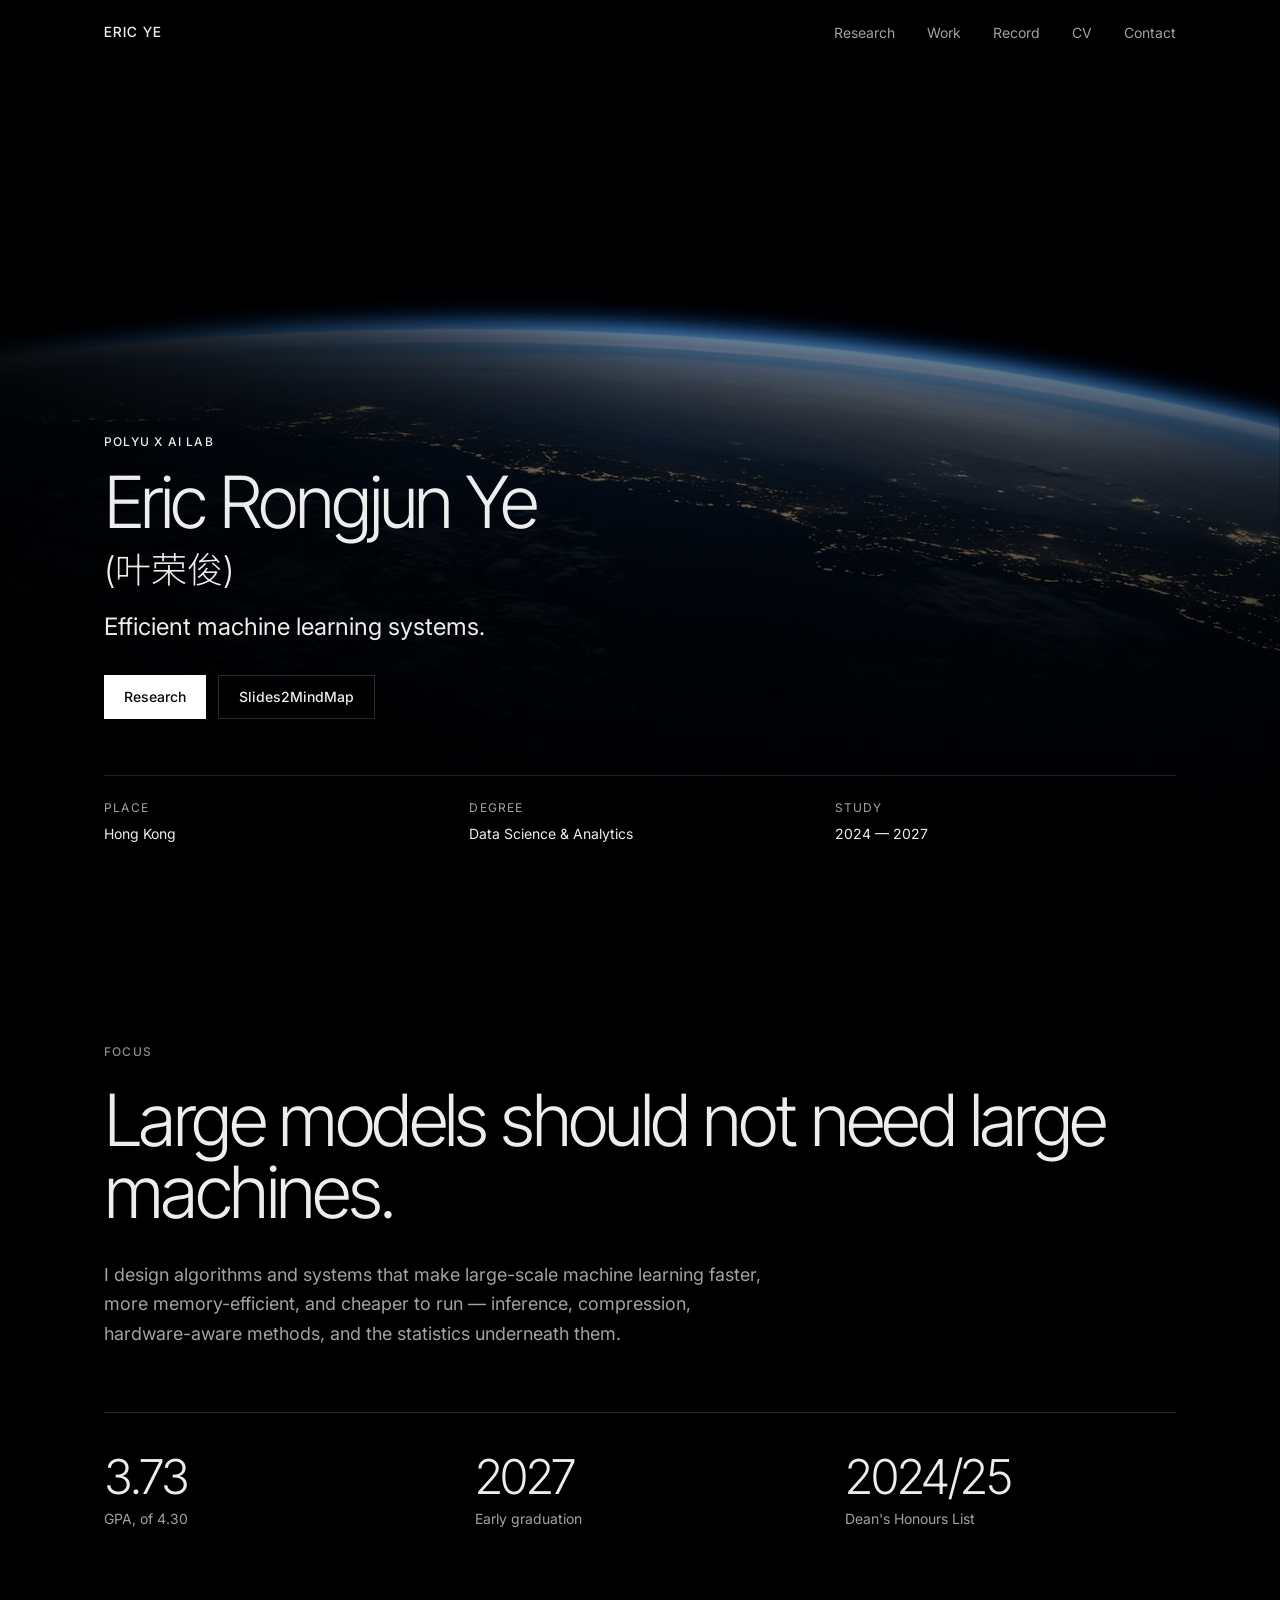
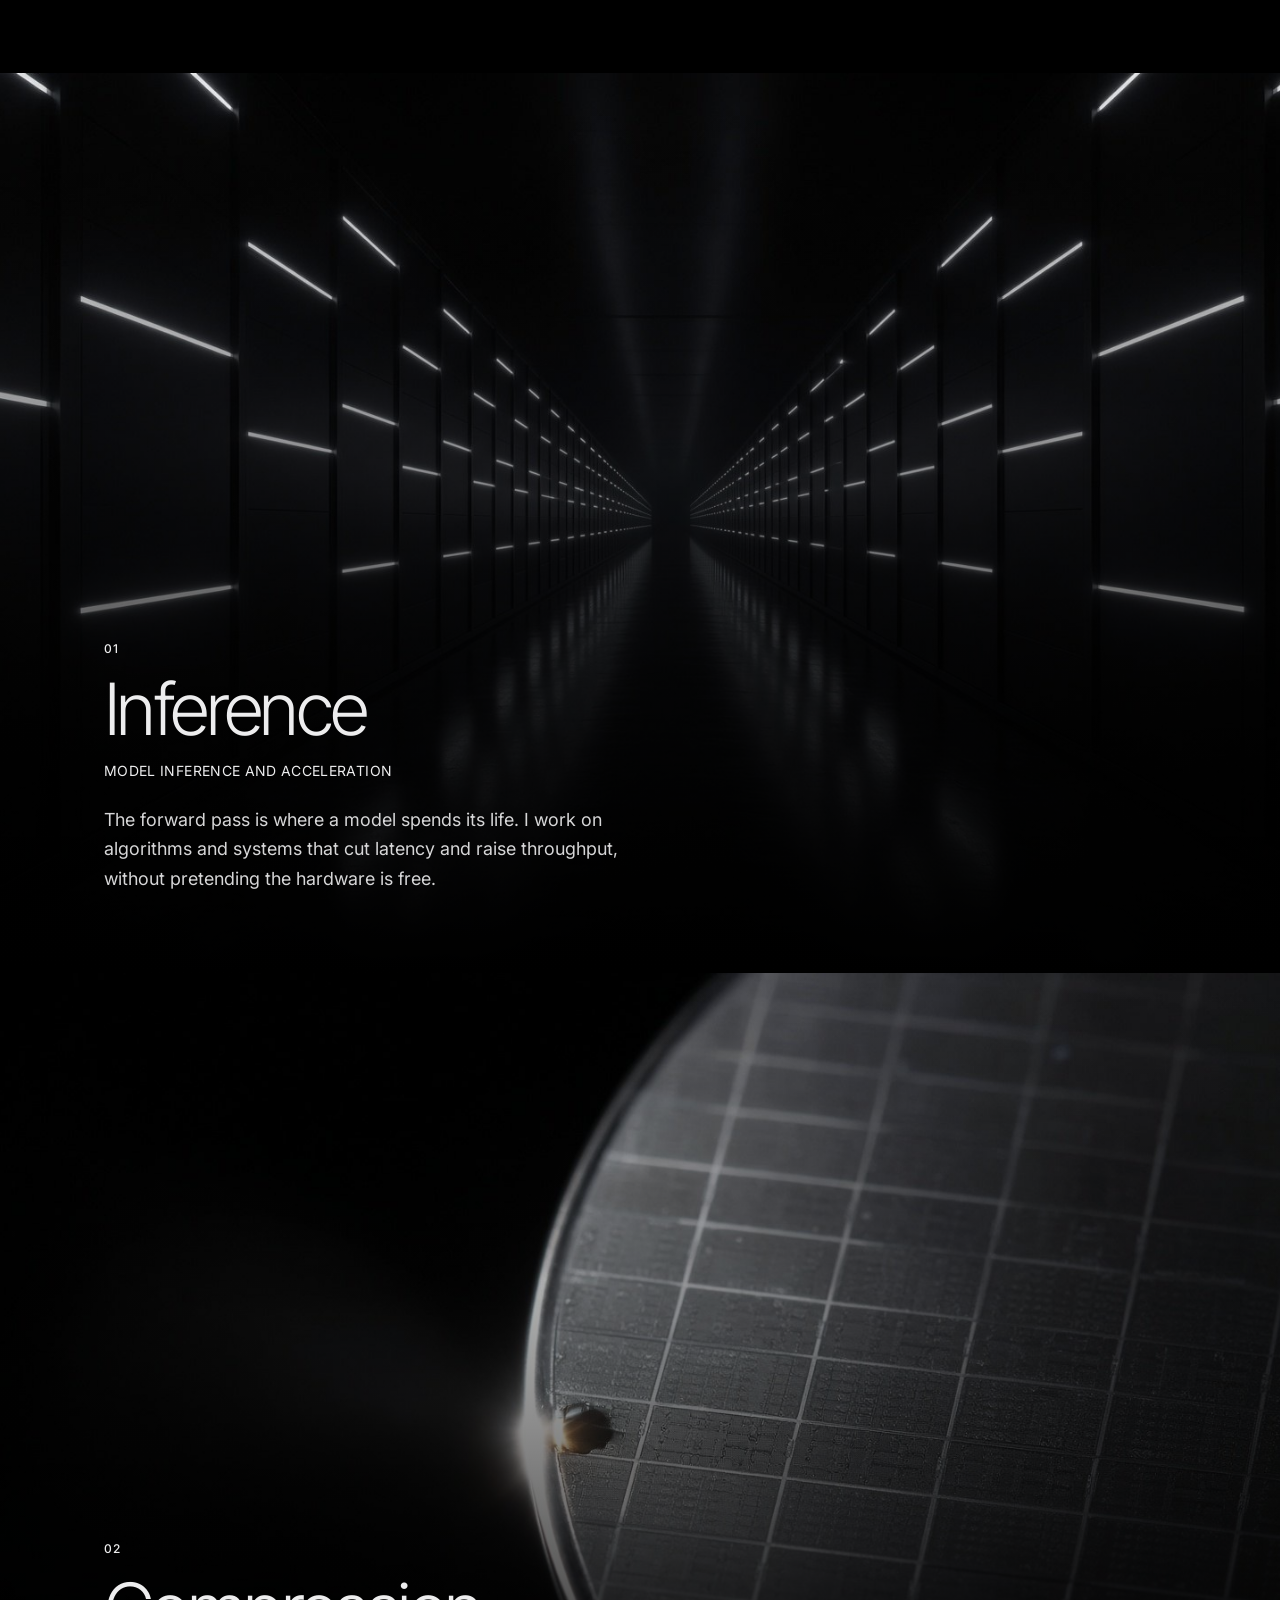
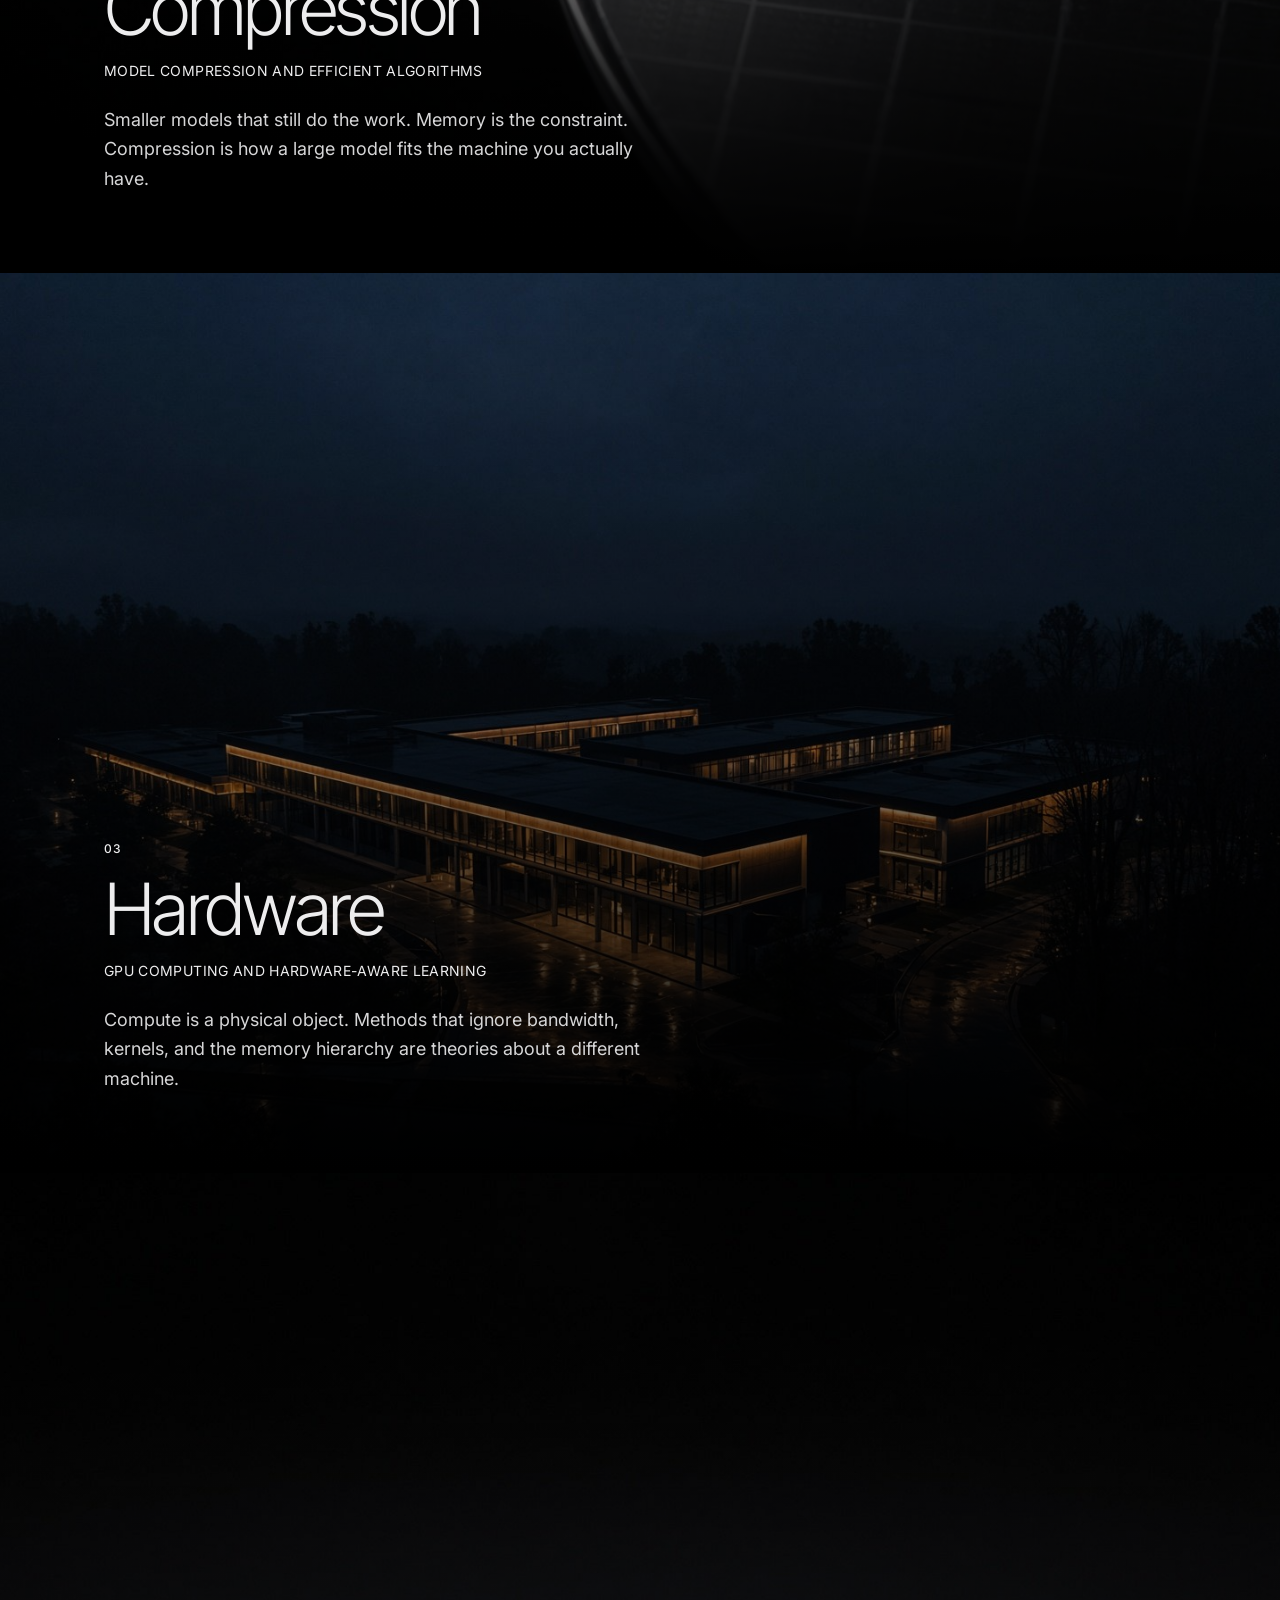
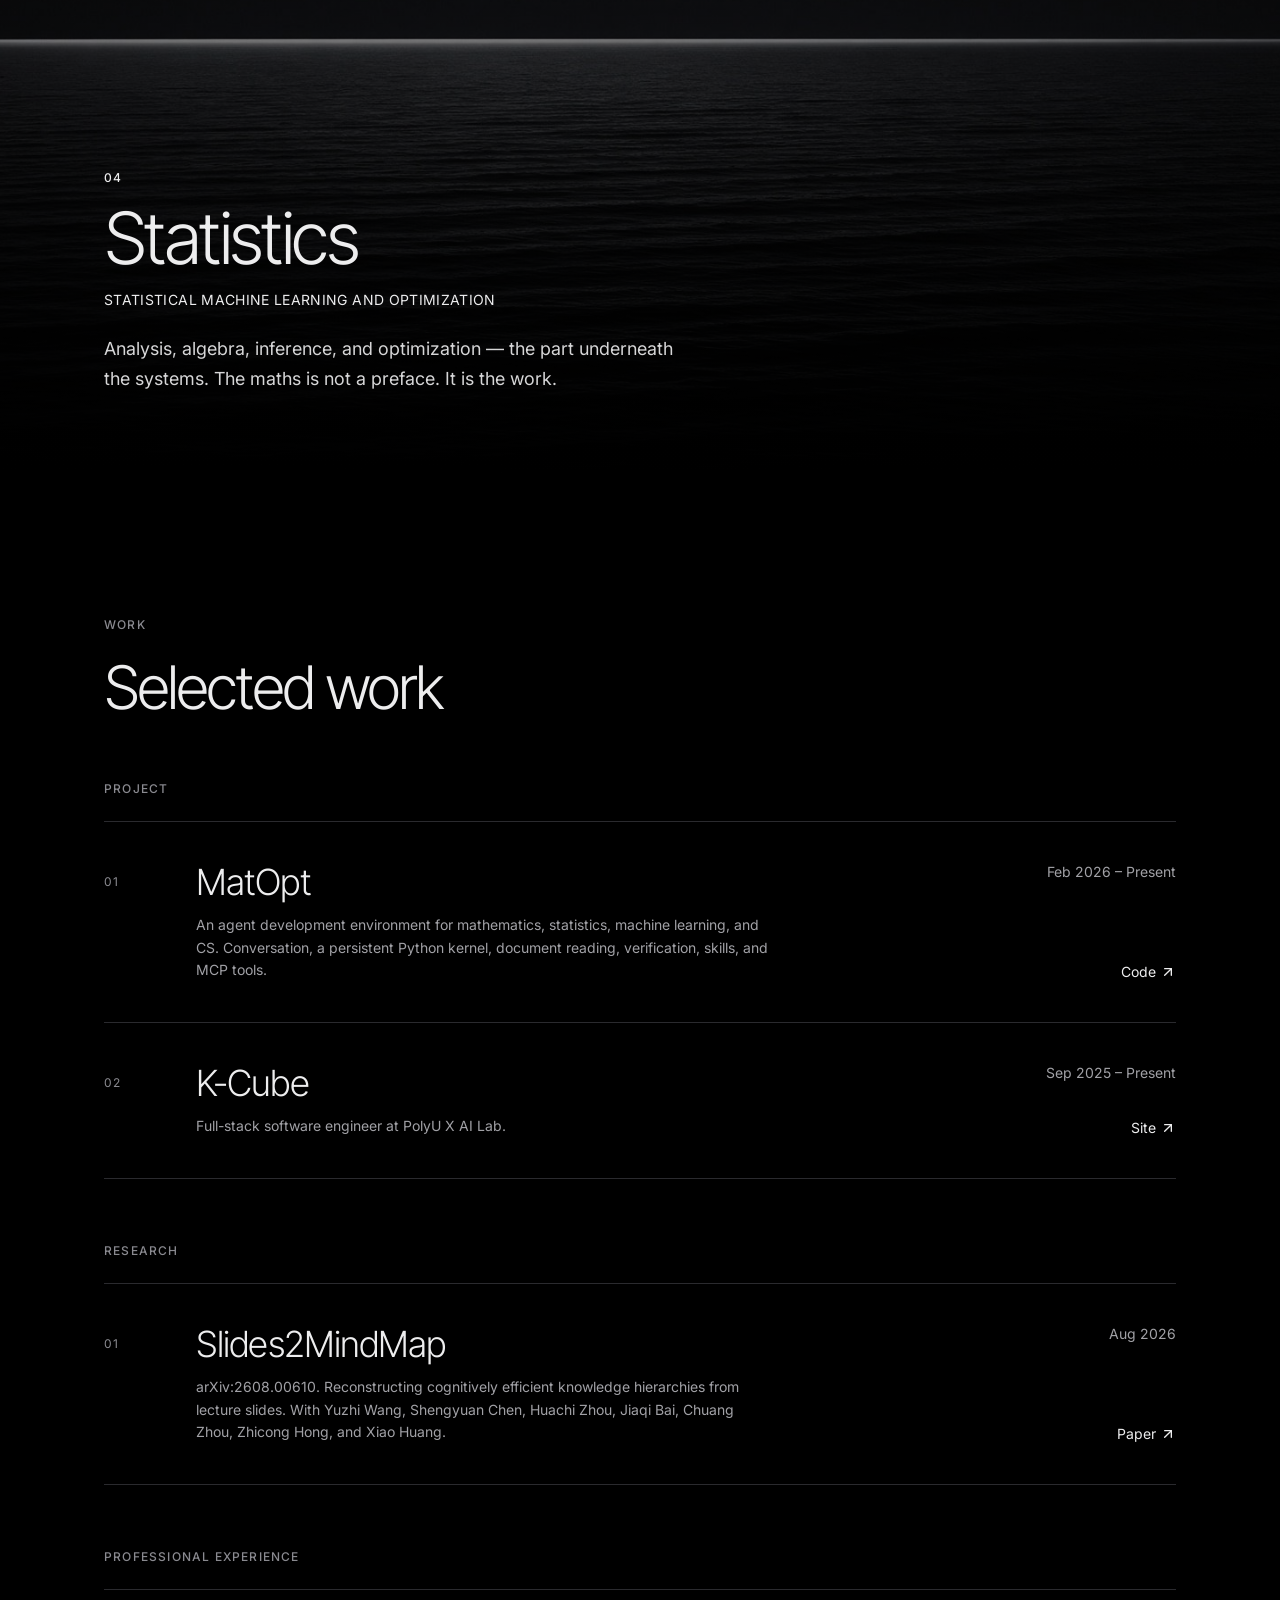
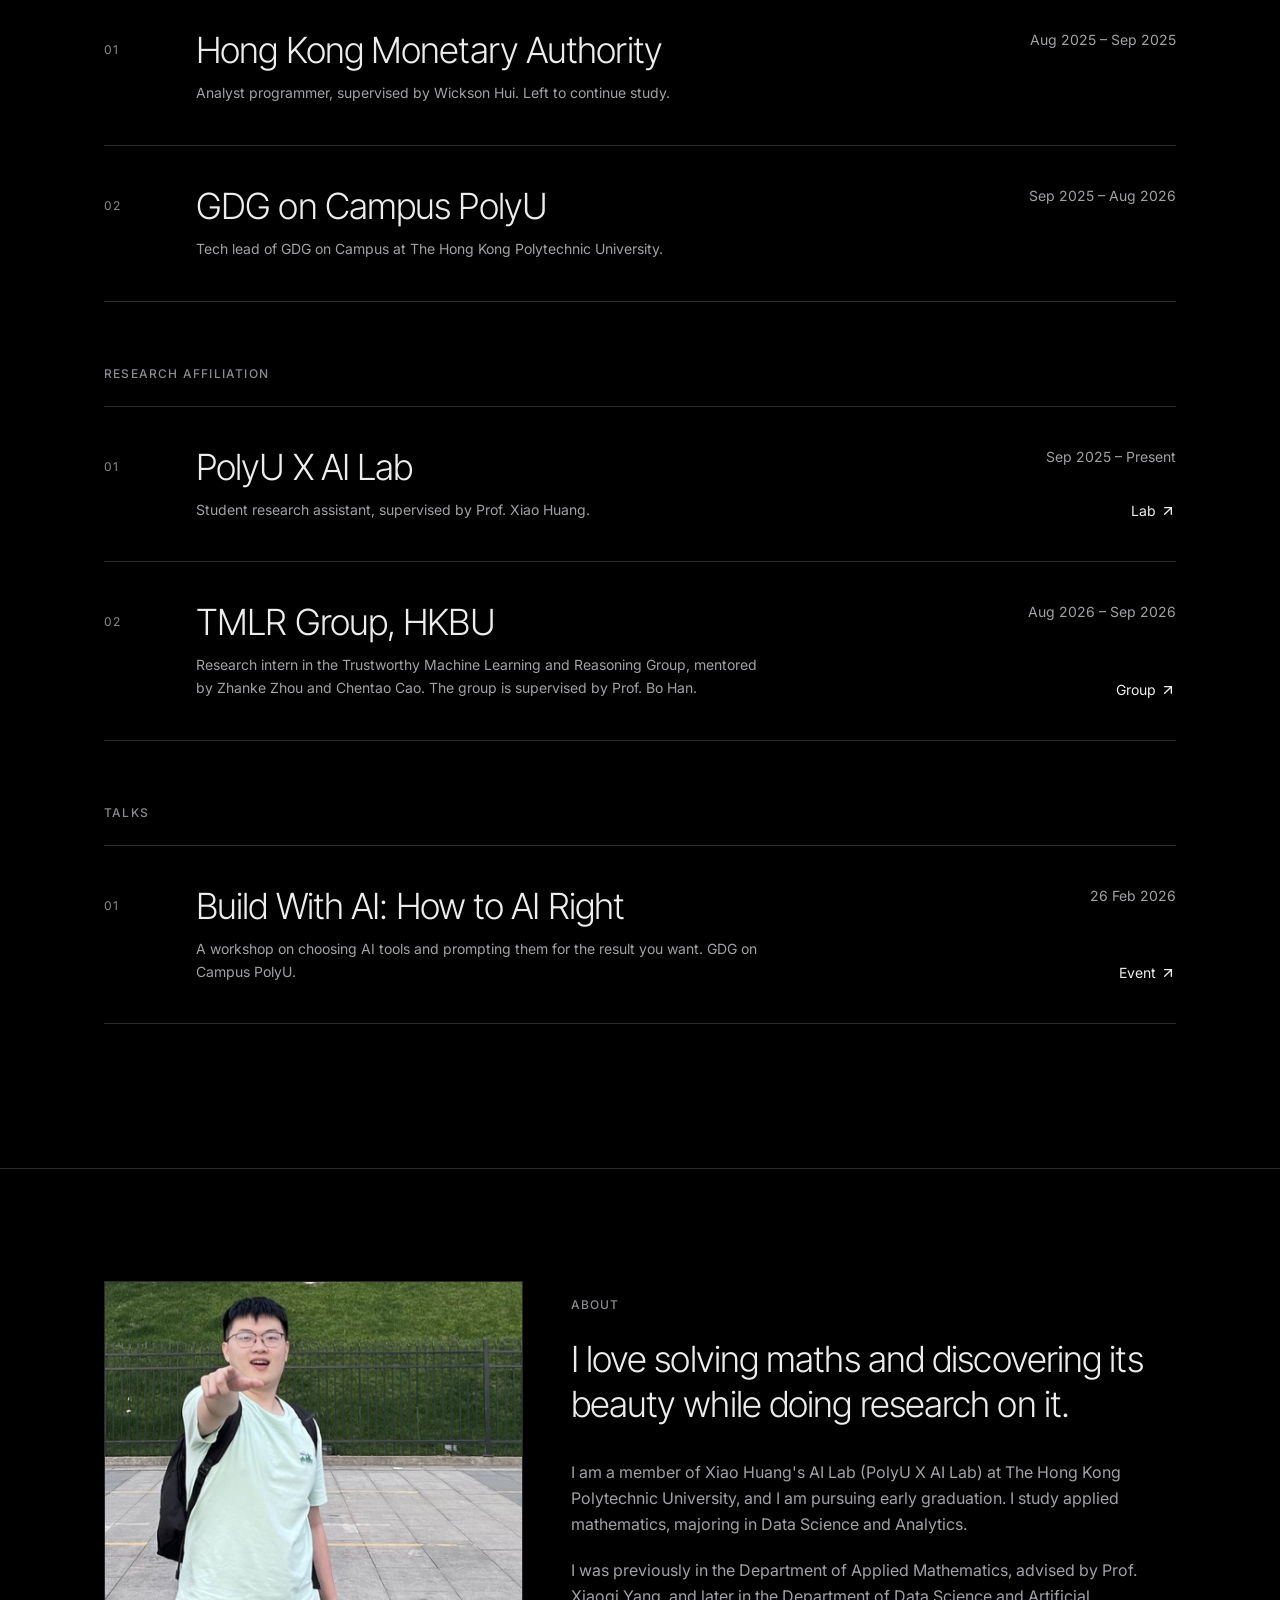
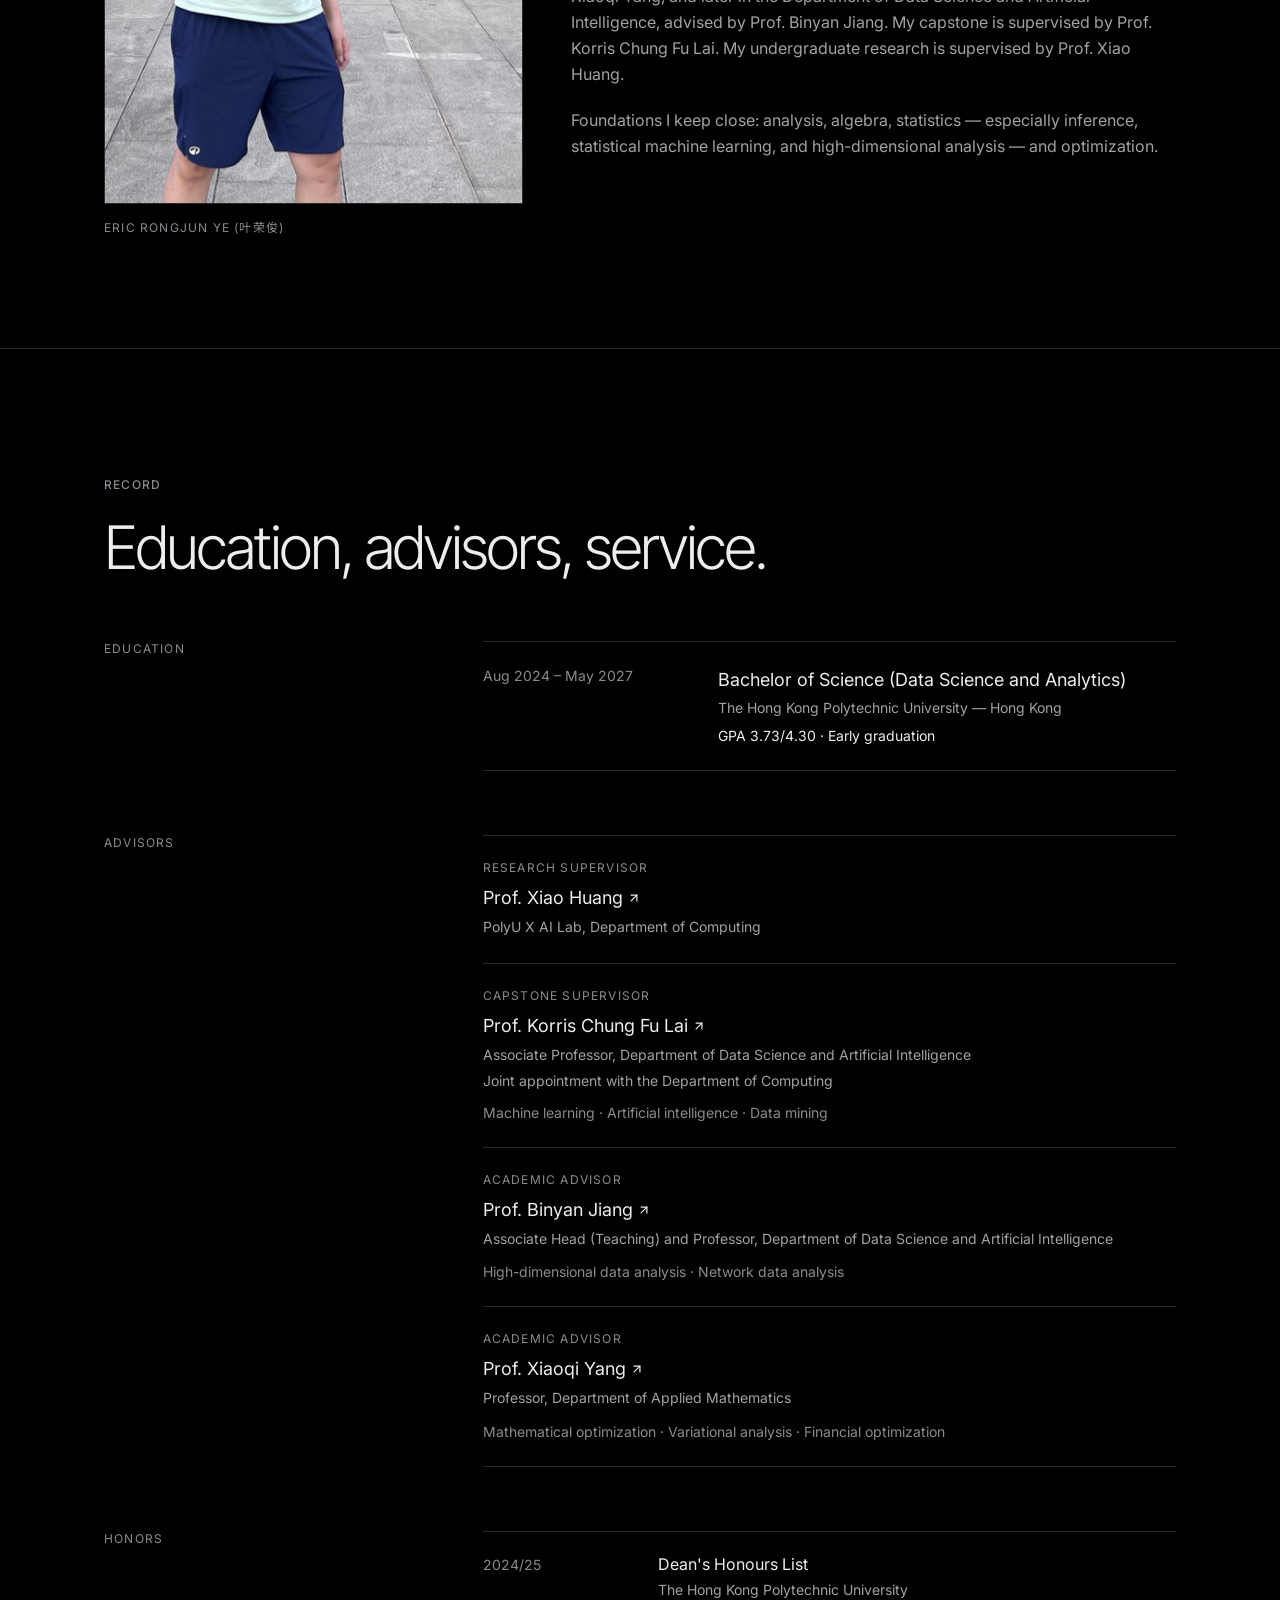
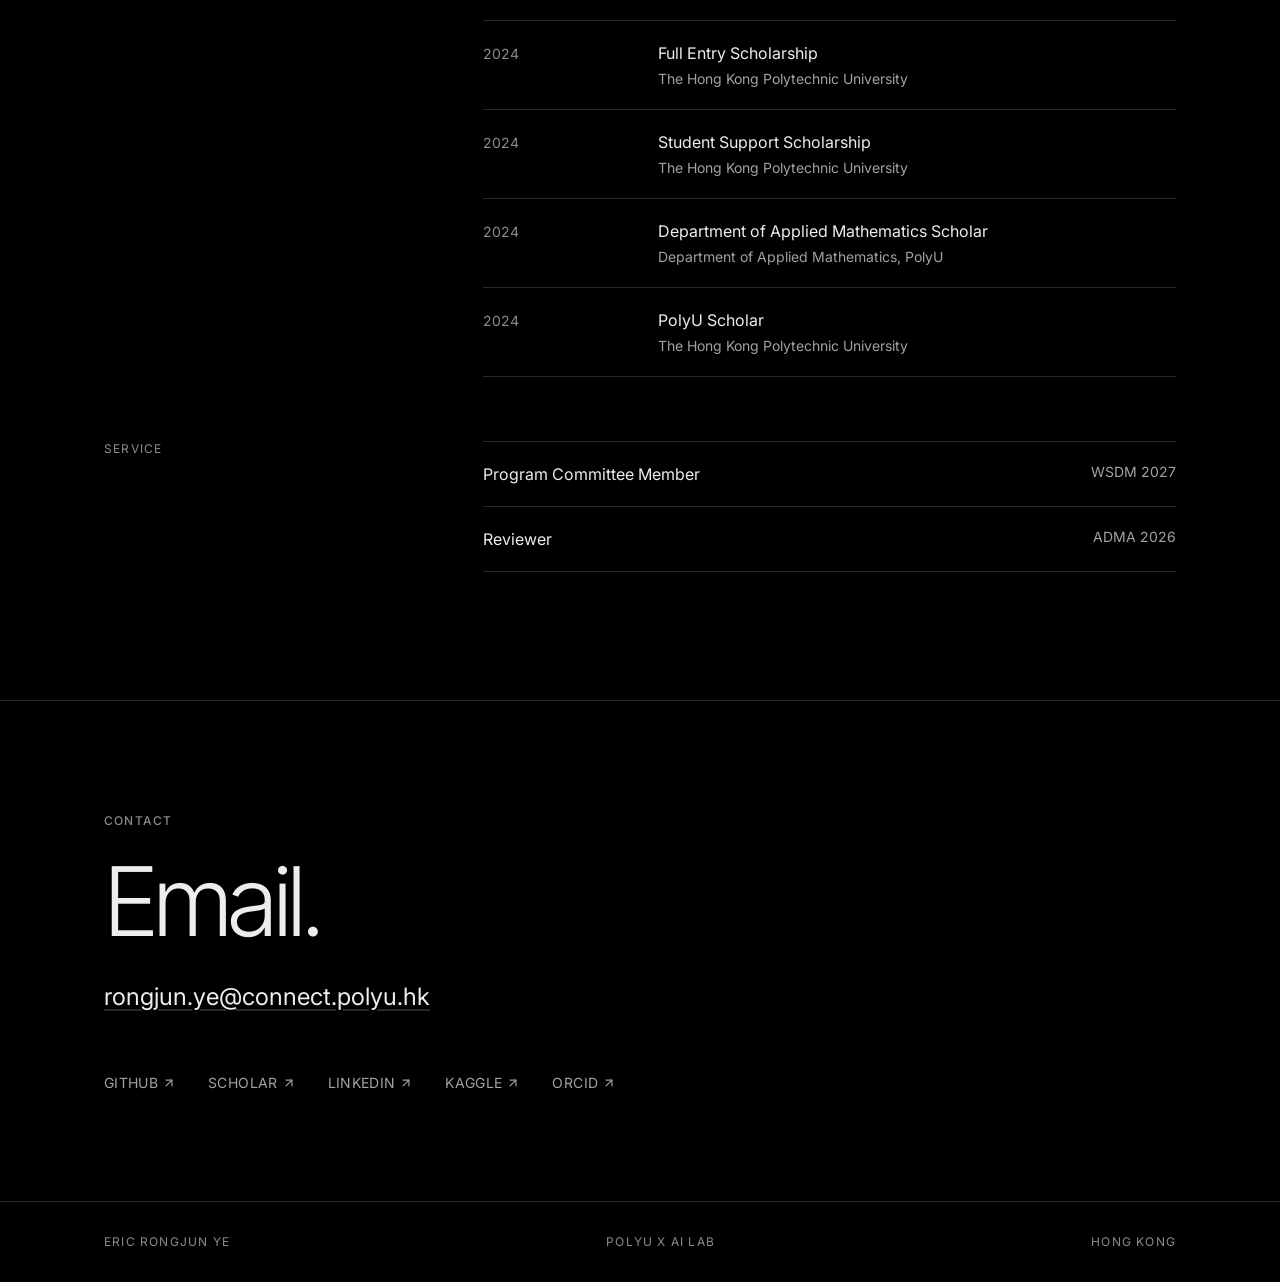
==== commit c2cabcb7: "Host the chapter photographs on the site [skip ci]" ====
--- a/index.html
+++ b/index.html
@@ -1 +1 @@
-<!DOCTYPE html><html lang="en"><head><meta name="twitter:card" content="summary_large_image"><meta property="og:title" content="Eric Rongjun Ye"><meta charSet="utf-8"/><meta name="viewport" content="width=device-width, initial-scale=1"/><link rel="preload" as="image" href="/hero-earth.svg"/><link rel="preload" as="image" href="/chapter-inference.svg"/><link rel="preload" as="image" href="/chapter-silicon.svg"/><link rel="preload" as="image" href="/chapter-campus.svg"/><link rel="preload" as="image" href="/chapter-horizon.svg"/><link rel="preload" as="image" href="/portrait.svg"/><link rel="stylesheet" href="/assets/styles-CRn52IbA.css" data-precedence="default"/><link rel="stylesheet" href="https://fonts.googleapis.com/css2?family=Inter+Tight:wght@300;400;500&amp;family=Inter:wght@400;500;600&amp;family=Noto+Sans+SC:wght@300;400&amp;display=swap" data-precedence="default"/><title>Eric Rongjun Ye</title><meta name="description" content="Eric Rongjun Ye (叶荣俊) is an undergraduate researcher at PolyU X AI Lab, working on efficient machine learning systems, model acceleration, and statistical machine learning."/><meta name="author" content="Eric Rongjun Ye"/><meta name="theme-color" content="#000000"/><link rel="modulepreload" href="/assets/index-BF53gRLM.js"/><link rel="modulepreload" href="/assets/routes-Ci45Yymq.js"/><link rel="modulepreload" href="/assets/nav-rzY6HorB.js"/><link rel="icon" type="image/svg+xml" href="/favicon.svg?v=4"/><link rel="preconnect" href="https://fonts.googleapis.com"/><link rel="preconnect" href="https://fonts.gstatic.com" crossorigin="anonymous"/><meta name="apple-mobile-web-app-title" content="Eric Rongjun Ye"><meta name="apple-mobile-web-app-status-bar-style" content="black"></head><body><!--$--><div class="bg-bg text-fg"><a href="#research" class="sr-only focus:not-sr-only focus:fixed focus:top-4 focus:left-4 focus:z-50 focus:bg-paper focus:px-4 focus:py-2 focus:text-ink">Skip to research</a><div class="fixed inset-x-0 top-0 z-50 h-px origin-left bg-fg" style="transform:scaleX(0)" aria-hidden="true"></div><header class="fixed inset-x-0 top-0 z-40 bg-linear-to-b from-bg via-bg/50 to-transparent"><nav class="mx-auto flex h-16 max-w-6xl items-center justify-between px-6 md:px-10" aria-label="Primary"><a class="font-display text-sm font-medium tracking-widest text-fg active" href="/" data-status="active" aria-current="page">ERIC YE</a><ul class="hidden items-center gap-8 md:flex"><li><a href="/#research" class="text-sm text-muted transition-colors duration-200 hover:text-fg">Research</a></li><li><a href="/#work" class="text-sm text-muted transition-colors duration-200 hover:text-fg">Work</a></li><li><a href="/#record" class="text-sm text-muted transition-colors duration-200 hover:text-fg">Record</a></li><li><a href="/cv/" class="text-sm text-muted transition-colors duration-200 hover:text-fg">CV</a></li><li><a href="/#contact" class="text-sm text-muted transition-colors duration-200 hover:text-fg">Contact</a></li></ul><button type="button" class="inline-flex size-11 items-center justify-center text-fg md:hidden" aria-expanded="false" aria-label="Open menu"><svg xmlns="http://www.w3.org/2000/svg" width="20" height="20" viewBox="0 0 24 24" fill="none" stroke="currentColor" stroke-width="2" stroke-linecap="round" stroke-linejoin="round" class="lucide lucide-menu" aria-hidden="true"><path d="M4 12h16"></path><path d="M4 18h16"></path><path d="M4 6h16"></path></svg></button></nav></header><section class="relative flex min-h-svh items-end overflow-hidden"><img src="/hero-earth.svg" alt="Earth’s night limb from orbit, city lights along a dark coast." class="kenburns absolute inset-0 h-full w-full object-cover"/><div class="absolute inset-0 bg-linear-to-t from-bg via-bg/55 to-bg/10"></div><div class="absolute inset-0 bg-linear-to-r from-bg/80 via-transparent to-transparent"></div><div class="relative z-10 mx-auto w-full max-w-6xl px-6 pt-28 pb-10 md:px-10 md:pb-14"><p class="rise text-xs font-medium tracking-widest text-fg uppercase">PolyU X AI Lab</p><h1 class="rise rise-2 mt-4 font-display text-5xl leading-none font-light tracking-tighter text-fg sm:text-6xl md:text-7xl">Eric Rongjun Ye<span class="mt-3 block text-2xl tracking-normal text-fg sm:text-3xl md:text-4xl">(<!-- -->叶荣俊<!-- -->)</span></h1><p class="rise rise-3 mt-5 max-w-xl text-lg leading-snug text-fg md:text-2xl">Efficient machine learning systems.</p><div class="rise rise-4 mt-8 flex flex-wrap gap-3"><a class="inline-flex h-11 items-center bg-paper px-5 text-sm font-medium text-ink transition-colors duration-200 hover:bg-fg active:scale-[0.96]" href="#research">Research</a><a class="inline-flex h-11 items-center border border-line bg-bg/40 px-5 text-sm font-medium text-fg backdrop-blur-sm transition-colors duration-200 hover:border-fg hover:bg-fg hover:text-ink active:scale-[0.96]" href="https://arxiv.org/abs/2608.00610" target="_blank" rel="noreferrer">Slides2MindMap</a></div><dl class="mt-14 grid grid-cols-2 gap-6 border-t border-line/80 pt-6 sm:grid-cols-3"><div><dt class="text-xs tracking-widest text-muted uppercase">Place</dt><dd class="mt-2 text-sm text-fg">Hong Kong</dd></div><div><dt class="text-xs tracking-widest text-muted uppercase">Degree</dt><dd class="mt-2 text-sm text-fg">Data Science &amp; Analytics</dd></div><div class="col-span-2 sm:col-span-1"><dt class="text-xs tracking-widest text-muted uppercase">Study</dt><dd class="mt-2 text-sm text-fg">2024 — 2027</dd></div></dl></div></section><section class="mx-auto max-w-6xl px-6 py-28 md:px-10 md:py-36"><p class="text-xs font-medium tracking-widest text-faint uppercase">Focus</p><h2 class="mt-6 max-w-5xl font-display text-4xl leading-none font-light tracking-tighter text-fg sm:text-6xl md:text-7xl">Large models should not need large machines.</h2><p class="mt-8 max-w-2xl text-lg leading-relaxed text-muted">I design algorithms and systems that make large-scale machine learning faster, more memory-efficient, and cheaper to run — inference, compression, hardware-aware methods, and the statistics underneath them.</p><dl class="mt-16 grid gap-10 border-t border-line pt-10 sm:grid-cols-3"><div><dt class="font-display text-5xl font-light tracking-tighter text-fg">3.73</dt><dd class="mt-2 text-sm text-muted">GPA, of <!-- -->4.30</dd></div><div><dt class="font-display text-5xl font-light tracking-tighter text-fg">2027</dt><dd class="mt-2 text-sm text-muted">Early graduation</dd></div><div><dt class="font-display text-5xl font-light tracking-tighter text-fg">2024/25</dt><dd class="mt-2 text-sm text-muted">Dean&#x27;s Honours List</dd></div></dl></section><div id="research"><section id="inference" class="relative flex min-h-svh items-end overflow-hidden"><img src="/chapter-inference.svg" alt="A dark corridor of black panels lined with thin white lights, receding to a single vanishing point." class="absolute inset-0 h-full w-full object-cover"/><div class="absolute inset-0 bg-linear-to-t from-bg via-bg/45 to-transparent"></div><div class="relative z-10 mx-auto w-full max-w-6xl px-6 pt-24 pb-16 md:px-10 md:pb-20"><p class="text-xs font-medium tracking-widest text-fg uppercase">01</p><h2 class="mt-4 font-display text-5xl leading-none font-light tracking-tighter text-fg md:text-7xl">Inference</h2><p class="mt-4 text-sm tracking-wide text-fg uppercase">Model inference and acceleration</p><p class="mt-6 max-w-xl text-lg leading-relaxed text-fg/90">The forward pass is where a model spends its life. I work on algorithms and systems that cut latency and raise throughput, without pretending the hardware is free.</p></div></section><section id="compression" class="relative flex min-h-svh items-end overflow-hidden"><img src="/chapter-silicon.svg" alt="A silicon wafer edge catching a single hard light against a black field." class="absolute inset-0 h-full w-full object-cover"/><div class="absolute inset-0 bg-linear-to-t from-bg via-bg/45 to-transparent"></div><div class="relative z-10 mx-auto w-full max-w-6xl px-6 pt-24 pb-16 md:px-10 md:pb-20"><p class="text-xs font-medium tracking-widest text-fg uppercase">02</p><h2 class="mt-4 font-display text-5xl leading-none font-light tracking-tighter text-fg md:text-7xl">Compression</h2><p class="mt-4 text-sm tracking-wide text-fg uppercase">Model compression and efficient algorithms</p><p class="mt-6 max-w-xl text-lg leading-relaxed text-fg/90">Smaller models that still do the work. Memory is the constraint. Compression is how a large model fits the machine you actually have.</p></div></section><section id="hardware" class="relative flex min-h-svh items-end overflow-hidden"><img src="/chapter-campus.svg" alt="An aerial night view of a low computing campus, warm linear lights reflected on wet pavement." class="absolute inset-0 h-full w-full object-cover"/><div class="absolute inset-0 bg-linear-to-t from-bg via-bg/45 to-transparent"></div><div class="relative z-10 mx-auto w-full max-w-6xl px-6 pt-24 pb-16 md:px-10 md:pb-20"><p class="text-xs font-medium tracking-widest text-fg uppercase">03</p><h2 class="mt-4 font-display text-5xl leading-none font-light tracking-tighter text-fg md:text-7xl">Hardware</h2><p class="mt-4 text-sm tracking-wide text-fg uppercase">GPU computing and hardware-aware learning</p><p class="mt-6 max-w-xl text-lg leading-relaxed text-fg/90">Compute is a physical object. Methods that ignore bandwidth, kernels, and the memory hierarchy are theories about a different machine.</p></div></section><section id="statistics" class="relative flex min-h-svh items-end overflow-hidden"><img src="/chapter-horizon.svg" alt="A black sea meeting a black sky along one thin white horizon." class="absolute inset-0 h-full w-full object-cover"/><div class="absolute inset-0 bg-linear-to-t from-bg via-bg/45 to-transparent"></div><div class="relative z-10 mx-auto w-full max-w-6xl px-6 pt-24 pb-16 md:px-10 md:pb-20"><p class="text-xs font-medium tracking-widest text-fg uppercase">04</p><h2 class="mt-4 font-display text-5xl leading-none font-light tracking-tighter text-fg md:text-7xl">Statistics</h2><p class="mt-4 text-sm tracking-wide text-fg uppercase">Statistical machine learning and optimization</p><p class="mt-6 max-w-xl text-lg leading-relaxed text-fg/90">Analysis, algebra, inference, and optimization — the part underneath the systems. The maths is not a preface. It is the work.</p></div></section></div><section id="work" class="scroll-mt-16 mx-auto max-w-6xl px-6 py-28 md:px-10 md:py-36"><p class="text-xs font-medium tracking-widest text-faint uppercase">Work</p><h2 class="mt-6 font-display text-4xl font-light tracking-tighter text-fg md:text-6xl">Selected work</h2><div class="mt-4"><div class="mt-16"><h3 class="text-xs font-medium tracking-widest text-faint uppercase">Project</h3><div class="mt-6 border-t border-line"><a href="https://github.com/ericyerongjun/matopt" target="_blank" rel="noreferrer" class="grid gap-4 border-b border-line py-8 transition-colors duration-200 md:grid-cols-12 md:gap-8 md:py-10 hover:bg-fg/5"><p class="text-xs tracking-widest text-faint md:col-span-1 md:pt-3">01</p><div class="md:col-span-7"><h3 class="font-display text-3xl font-light tracking-tight text-fg md:text-4xl">MatOpt</h3><p class="mt-3 max-w-xl text-sm leading-relaxed text-muted">An agent development environment for mathematics, statistics, machine learning, and CS. Conversation, a persistent Python kernel, document reading, verification, skills, and MCP tools.</p></div><div class="flex items-start justify-between gap-4 md:col-span-4 md:flex-col md:items-end"><p class="text-sm text-muted">Feb 2026 – Present</p><span class="inline-flex items-center gap-1 text-sm text-fg">Code<svg xmlns="http://www.w3.org/2000/svg" width="16" height="16" viewBox="0 0 24 24" fill="none" stroke="currentColor" stroke-width="2" stroke-linecap="round" stroke-linejoin="round" class="lucide lucide-arrow-up-right" aria-hidden="true"><path d="M7 7h10v10"></path><path d="M7 17 17 7"></path></svg></span></div></a><a href="https://www.polyu.edu.hk/comp/kcube/welcome" target="_blank" rel="noreferrer" class="grid gap-4 border-b border-line py-8 transition-colors duration-200 md:grid-cols-12 md:gap-8 md:py-10 hover:bg-fg/5"><p class="text-xs tracking-widest text-faint md:col-span-1 md:pt-3">02</p><div class="md:col-span-7"><h3 class="font-display text-3xl font-light tracking-tight text-fg md:text-4xl">K-Cube</h3><p class="mt-3 max-w-xl text-sm leading-relaxed text-muted">Full-stack software engineer at PolyU X AI Lab.</p></div><div class="flex items-start justify-between gap-4 md:col-span-4 md:flex-col md:items-end"><p class="text-sm text-muted">Sep 2025 – Present</p><span class="inline-flex items-center gap-1 text-sm text-fg">Site<svg xmlns="http://www.w3.org/2000/svg" width="16" height="16" viewBox="0 0 24 24" fill="none" stroke="currentColor" stroke-width="2" stroke-linecap="round" stroke-linejoin="round" class="lucide lucide-arrow-up-right" aria-hidden="true"><path d="M7 7h10v10"></path><path d="M7 17 17 7"></path></svg></span></div></a></div></div><div class="mt-16"><h3 class="text-xs font-medium tracking-widest text-faint uppercase">Research</h3><div class="mt-6 border-t border-line"><a href="https://arxiv.org/abs/2608.00610" target="_blank" rel="noreferrer" class="grid gap-4 border-b border-line py-8 transition-colors duration-200 md:grid-cols-12 md:gap-8 md:py-10 hover:bg-fg/5"><p class="text-xs tracking-widest text-faint md:col-span-1 md:pt-3">01</p><div class="md:col-span-7"><h3 class="font-display text-3xl font-light tracking-tight text-fg md:text-4xl">Slides2MindMap</h3><p class="mt-3 max-w-xl text-sm leading-relaxed text-muted">arXiv:2608.00610. Reconstructing cognitively efficient knowledge hierarchies from lecture slides. With Yuzhi Wang, Shengyuan Chen, Huachi Zhou, Jiaqi Bai, Chuang Zhou, Zhicong Hong, and Xiao Huang.</p></div><div class="flex items-start justify-between gap-4 md:col-span-4 md:flex-col md:items-end"><p class="text-sm text-muted">Aug 2026</p><span class="inline-flex items-center gap-1 text-sm text-fg">Paper<svg xmlns="http://www.w3.org/2000/svg" width="16" height="16" viewBox="0 0 24 24" fill="none" stroke="currentColor" stroke-width="2" stroke-linecap="round" stroke-linejoin="round" class="lucide lucide-arrow-up-right" aria-hidden="true"><path d="M7 7h10v10"></path><path d="M7 17 17 7"></path></svg></span></div></a></div></div><div class="mt-16"><h3 class="text-xs font-medium tracking-widest text-faint uppercase">Professional experience</h3><div class="mt-6 border-t border-line"><article class="grid gap-4 border-b border-line py-8 transition-colors duration-200 md:grid-cols-12 md:gap-8 md:py-10 hover:bg-fg/5"><p class="text-xs tracking-widest text-faint md:col-span-1 md:pt-3">01</p><div class="md:col-span-7"><h3 class="font-display text-3xl font-light tracking-tight text-fg md:text-4xl">Hong Kong Monetary Authority</h3><p class="mt-3 max-w-xl text-sm leading-relaxed text-muted">Analyst programmer, supervised by Wickson Hui. Left to continue study.</p></div><div class="flex items-start justify-between gap-4 md:col-span-4 md:flex-col md:items-end"><p class="text-sm text-muted">Aug 2025 – Sep 2025</p></div></article><article class="grid gap-4 border-b border-line py-8 transition-colors duration-200 md:grid-cols-12 md:gap-8 md:py-10 hover:bg-fg/5"><p class="text-xs tracking-widest text-faint md:col-span-1 md:pt-3">02</p><div class="md:col-span-7"><h3 class="font-display text-3xl font-light tracking-tight text-fg md:text-4xl">GDG on Campus PolyU</h3><p class="mt-3 max-w-xl text-sm leading-relaxed text-muted">Tech lead of GDG on Campus at The Hong Kong Polytechnic University.</p></div><div class="flex items-start justify-between gap-4 md:col-span-4 md:flex-col md:items-end"><p class="text-sm text-muted">Sep 2025 – Aug 2026</p></div></article></div></div><div class="mt-16"><h3 class="text-xs font-medium tracking-widest text-faint uppercase">Research affiliation</h3><div class="mt-6 border-t border-line"><a href="https://web.comp.polyu.edu.hk/xiaohuang/" target="_blank" rel="noreferrer" class="grid gap-4 border-b border-line py-8 transition-colors duration-200 md:grid-cols-12 md:gap-8 md:py-10 hover:bg-fg/5"><p class="text-xs tracking-widest text-faint md:col-span-1 md:pt-3">01</p><div class="md:col-span-7"><h3 class="font-display text-3xl font-light tracking-tight text-fg md:text-4xl">PolyU X AI Lab</h3><p class="mt-3 max-w-xl text-sm leading-relaxed text-muted">Student research assistant, supervised by Prof. Xiao Huang.</p></div><div class="flex items-start justify-between gap-4 md:col-span-4 md:flex-col md:items-end"><p class="text-sm text-muted">Sep 2025 – Present</p><span class="inline-flex items-center gap-1 text-sm text-fg">Lab<svg xmlns="http://www.w3.org/2000/svg" width="16" height="16" viewBox="0 0 24 24" fill="none" stroke="currentColor" stroke-width="2" stroke-linecap="round" stroke-linejoin="round" class="lucide lucide-arrow-up-right" aria-hidden="true"><path d="M7 7h10v10"></path><path d="M7 17 17 7"></path></svg></span></div></a><a href="https://bhanml.github.io/group.html" target="_blank" rel="noreferrer" class="grid gap-4 border-b border-line py-8 transition-colors duration-200 md:grid-cols-12 md:gap-8 md:py-10 hover:bg-fg/5"><p class="text-xs tracking-widest text-faint md:col-span-1 md:pt-3">02</p><div class="md:col-span-7"><h3 class="font-display text-3xl font-light tracking-tight text-fg md:text-4xl">TMLR Group, HKBU</h3><p class="mt-3 max-w-xl text-sm leading-relaxed text-muted">Research intern in the Trustworthy Machine Learning and Reasoning Group, mentored by Zhanke Zhou and Chentao Cao. The group is supervised by Prof. Bo Han.</p></div><div class="flex items-start justify-between gap-4 md:col-span-4 md:flex-col md:items-end"><p class="text-sm text-muted">Aug 2026 – Sep 2026</p><span class="inline-flex items-center gap-1 text-sm text-fg">Group<svg xmlns="http://www.w3.org/2000/svg" width="16" height="16" viewBox="0 0 24 24" fill="none" stroke="currentColor" stroke-width="2" stroke-linecap="round" stroke-linejoin="round" class="lucide lucide-arrow-up-right" aria-hidden="true"><path d="M7 7h10v10"></path><path d="M7 17 17 7"></path></svg></span></div></a></div></div><div class="mt-16"><h3 class="text-xs font-medium tracking-widest text-faint uppercase">Talks</h3><div class="mt-6 border-t border-line"><a href="https://gdg.community.dev/events/details/google-gdg-on-campus-hong-kong-polytechnic-university-hong-kong-hong-kong-presents-build-with-ai-how-to-ai-right/" target="_blank" rel="noreferrer" class="grid gap-4 border-b border-line py-8 transition-colors duration-200 md:grid-cols-12 md:gap-8 md:py-10 hover:bg-fg/5"><p class="text-xs tracking-widest text-faint md:col-span-1 md:pt-3">01</p><div class="md:col-span-7"><h3 class="font-display text-3xl font-light tracking-tight text-fg md:text-4xl">Build With AI: How to AI Right</h3><p class="mt-3 max-w-xl text-sm leading-relaxed text-muted">A workshop on choosing AI tools and prompting them for the result you want. GDG on Campus PolyU.</p></div><div class="flex items-start justify-between gap-4 md:col-span-4 md:flex-col md:items-end"><p class="text-sm text-muted">26 Feb 2026</p><span class="inline-flex items-center gap-1 text-sm text-fg">Event<svg xmlns="http://www.w3.org/2000/svg" width="16" height="16" viewBox="0 0 24 24" fill="none" stroke="currentColor" stroke-width="2" stroke-linecap="round" stroke-linejoin="round" class="lucide lucide-arrow-up-right" aria-hidden="true"><path d="M7 7h10v10"></path><path d="M7 17 17 7"></path></svg></span></div></a></div></div></div></section><section class="border-t border-line"><div class="mx-auto grid max-w-6xl gap-12 px-6 py-20 md:grid-cols-12 md:px-10 md:py-28"><figure class="md:col-span-5"><div class="overflow-hidden border border-line"><img src="/portrait.svg" alt="Eric Rongjun Ye, standing outdoors and pointing toward the camera." class="w-full"/></div><figcaption class="mt-4 text-xs tracking-widest text-faint uppercase">Eric Rongjun Ye<!-- --> (<!-- -->叶荣俊<!-- -->)</figcaption></figure><div class="md:col-span-7 md:pt-4"><p class="text-xs font-medium tracking-widest text-faint uppercase">About</p><p class="mt-6 font-display text-3xl leading-tight font-light tracking-tight text-fg md:text-4xl">I love solving maths and discovering its beauty while doing research on it.</p><div class="mt-8 space-y-5 text-base leading-relaxed text-muted"><p>I am a member of Xiao Huang&#x27;s AI Lab (<!-- -->PolyU X AI Lab<!-- -->) at <!-- -->The Hong Kong Polytechnic University<!-- -->, and I am pursuing early graduation. I study applied mathematics, majoring in Data Science and Analytics.</p><p>I was previously in the Department of Applied Mathematics, advised by Prof. Xiaoqi Yang, and later in the Department of Data Science and Artificial Intelligence, advised by Prof. Binyan Jiang. My capstone is supervised by Prof. Korris Chung Fu Lai. My undergraduate research is supervised by Prof. Xiao Huang.</p><p>Foundations I keep close: analysis, algebra, statistics — especially inference, statistical machine learning, and high-dimensional analysis — and optimization.</p></div></div></div></section><section id="record" class="scroll-mt-16 border-t border-line"><div class="mx-auto max-w-6xl px-6 py-24 md:px-10 md:py-32"><p class="text-xs font-medium tracking-widest text-faint uppercase">Record</p><h2 class="mt-6 font-display text-4xl font-light tracking-tighter text-fg md:text-6xl">Education, advisors, service.</h2><div class="mt-16 grid gap-16 md:grid-cols-12"><div class="md:col-span-4"><h3 class="text-xs tracking-widest text-faint uppercase">Education</h3></div><div class="border-t border-line md:col-span-8"><div class="grid gap-3 border-b border-line py-6 md:grid-cols-3"><p class="text-sm text-faint md:col-span-1">Aug 2024 – May 2027</p><div class="md:col-span-2"><p class="text-lg text-fg">Bachelor of Science (Data Science and Analytics)</p><p class="mt-1 text-sm text-muted">The Hong Kong Polytechnic University<!-- --> — <!-- -->Hong Kong</p><p class="mt-2 text-sm text-fg">GPA <!-- -->3.73<!-- -->/<!-- -->4.30<!-- --> · <!-- -->Early graduation</p></div></div></div></div><div class="mt-16 grid gap-16 md:grid-cols-12"><div class="md:col-span-4"><h3 class="text-xs tracking-widest text-faint uppercase">Advisors</h3></div><div class="border-t border-line md:col-span-8"><div class="border-b border-line py-6"><p class="text-xs tracking-widest text-faint uppercase">Research supervisor</p><a href="https://web.comp.polyu.edu.hk/xiaohuang/" target="_blank" rel="noreferrer" class="mt-2 inline-flex items-center gap-1 text-lg text-fg hover:underline">Prof. Xiao Huang<svg xmlns="http://www.w3.org/2000/svg" width="14" height="14" viewBox="0 0 24 24" fill="none" stroke="currentColor" stroke-width="2" stroke-linecap="round" stroke-linejoin="round" class="lucide lucide-arrow-up-right" aria-hidden="true"><path d="M7 7h10v10"></path><path d="M7 17 17 7"></path></svg></a><p class="mt-1 text-sm leading-relaxed text-muted">PolyU X AI Lab, Department of Computing</p></div><div class="border-b border-line py-6"><p class="text-xs tracking-widest text-faint uppercase">Capstone supervisor</p><a href="https://www.polyu.edu.hk/comp/people/academic-staff/prof-chung-fu-lai-korris/" target="_blank" rel="noreferrer" class="mt-2 inline-flex items-center gap-1 text-lg text-fg hover:underline">Prof. Korris Chung Fu Lai<svg xmlns="http://www.w3.org/2000/svg" width="14" height="14" viewBox="0 0 24 24" fill="none" stroke="currentColor" stroke-width="2" stroke-linecap="round" stroke-linejoin="round" class="lucide lucide-arrow-up-right" aria-hidden="true"><path d="M7 7h10v10"></path><path d="M7 17 17 7"></path></svg></a><p class="mt-1 text-sm leading-relaxed text-muted">Associate Professor, Department of Data Science and Artificial Intelligence</p><p class="mt-1 text-sm text-muted">Joint appointment with the Department of Computing</p><p class="mt-3 text-sm text-faint">Machine learning · Artificial intelligence · Data mining</p></div><div class="border-b border-line py-6"><p class="text-xs tracking-widest text-faint uppercase">Academic advisor</p><a href="https://www.polyu.edu.hk/dsai/people/academic-staff/jiangbinyan/" target="_blank" rel="noreferrer" class="mt-2 inline-flex items-center gap-1 text-lg text-fg hover:underline">Prof. Binyan Jiang<svg xmlns="http://www.w3.org/2000/svg" width="14" height="14" viewBox="0 0 24 24" fill="none" stroke="currentColor" stroke-width="2" stroke-linecap="round" stroke-linejoin="round" class="lucide lucide-arrow-up-right" aria-hidden="true"><path d="M7 7h10v10"></path><path d="M7 17 17 7"></path></svg></a><p class="mt-1 text-sm leading-relaxed text-muted">Associate Head (Teaching) and Professor, Department of Data Science and Artificial Intelligence</p><p class="mt-3 text-sm text-faint">High-dimensional data analysis · Network data analysis</p></div><div class="border-b border-line py-6"><p class="text-xs tracking-widest text-faint uppercase">Academic advisor</p><a href="https://www.polyu.edu.hk/ama/people/academic-staff/prof-yang-xiaoqi/" target="_blank" rel="noreferrer" class="mt-2 inline-flex items-center gap-1 text-lg text-fg hover:underline">Prof. Xiaoqi Yang<svg xmlns="http://www.w3.org/2000/svg" width="14" height="14" viewBox="0 0 24 24" fill="none" stroke="currentColor" stroke-width="2" stroke-linecap="round" stroke-linejoin="round" class="lucide lucide-arrow-up-right" aria-hidden="true"><path d="M7 7h10v10"></path><path d="M7 17 17 7"></path></svg></a><p class="mt-1 text-sm leading-relaxed text-muted">Professor, Department of Applied Mathematics</p><p class="mt-3 text-sm text-faint">Mathematical optimization · Variational analysis · Financial optimization</p></div></div></div><div class="mt-16 grid gap-16 md:grid-cols-12"><div class="md:col-span-4"><h3 class="text-xs tracking-widest text-faint uppercase">Honors</h3></div><div class="border-t border-line md:col-span-8"><div class="grid gap-2 border-b border-line py-5 md:grid-cols-4 md:items-baseline"><p class="text-sm text-faint">2024/25</p><div class="md:col-span-3"><p class="text-fg">Dean&#x27;s Honours List</p><p class="mt-1 text-sm text-muted">The Hong Kong Polytechnic University</p></div></div><div class="grid gap-2 border-b border-line py-5 md:grid-cols-4 md:items-baseline"><p class="text-sm text-faint">2024</p><div class="md:col-span-3"><p class="text-fg">Full Entry Scholarship</p><p class="mt-1 text-sm text-muted">The Hong Kong Polytechnic University</p></div></div><div class="grid gap-2 border-b border-line py-5 md:grid-cols-4 md:items-baseline"><p class="text-sm text-faint">2024</p><div class="md:col-span-3"><p class="text-fg">Student Support Scholarship</p><p class="mt-1 text-sm text-muted">The Hong Kong Polytechnic University</p></div></div><div class="grid gap-2 border-b border-line py-5 md:grid-cols-4 md:items-baseline"><p class="text-sm text-faint">2024</p><div class="md:col-span-3"><p class="text-fg">Department of Applied Mathematics Scholar</p><p class="mt-1 text-sm text-muted">Department of Applied Mathematics, PolyU</p></div></div><div class="grid gap-2 border-b border-line py-5 md:grid-cols-4 md:items-baseline"><p class="text-sm text-faint">2024</p><div class="md:col-span-3"><p class="text-fg">PolyU Scholar</p><p class="mt-1 text-sm text-muted">The Hong Kong Polytechnic University</p></div></div></div></div><div class="mt-16 grid gap-16 md:grid-cols-12"><div class="md:col-span-4"><h3 class="text-xs tracking-widest text-faint uppercase">Service</h3></div><div class="border-t border-line md:col-span-8"><div class="grid gap-2 border-b border-line py-5 md:grid-cols-2"><p class="text-fg">Program Committee Member</p><p class="text-sm text-muted md:text-right">WSDM 2027</p></div><div class="grid gap-2 border-b border-line py-5 md:grid-cols-2"><p class="text-fg">Reviewer</p><p class="text-sm text-muted md:text-right">ADMA 2026</p></div></div></div></div></section><section id="contact" class="scroll-mt-20 border-t border-line"><div class="mx-auto w-full max-w-6xl px-6 pt-28 pb-20 md:px-10 md:pb-24"><p class="text-xs font-medium tracking-widest text-faint uppercase">Contact</p><h2 class="mt-6 font-display text-6xl leading-none font-light tracking-tighter text-fg md:text-8xl">Email.</h2><a href="mailto:rongjun.ye@connect.polyu.hk" class="mt-8 inline-block text-lg text-fg underline decoration-line underline-offset-4 transition-colors duration-200 hover:decoration-fg md:text-2xl">rongjun.ye@connect.polyu.hk</a><ul class="mt-12 flex flex-wrap gap-x-8 gap-y-4"><li><a href="https://github.com/ericyerongjun" target="_blank" rel="noreferrer" class="inline-flex min-h-11 items-center gap-1 text-sm tracking-wide text-muted uppercase transition-colors duration-200 hover:text-fg">GitHub<svg xmlns="http://www.w3.org/2000/svg" width="14" height="14" viewBox="0 0 24 24" fill="none" stroke="currentColor" stroke-width="2" stroke-linecap="round" stroke-linejoin="round" class="lucide lucide-arrow-up-right" aria-hidden="true"><path d="M7 7h10v10"></path><path d="M7 17 17 7"></path></svg></a></li><li><a href="https://scholar.google.com/citations?user=_vqwyT8AAAAJ" target="_blank" rel="noreferrer" class="inline-flex min-h-11 items-center gap-1 text-sm tracking-wide text-muted uppercase transition-colors duration-200 hover:text-fg">Scholar<svg xmlns="http://www.w3.org/2000/svg" width="14" height="14" viewBox="0 0 24 24" fill="none" stroke="currentColor" stroke-width="2" stroke-linecap="round" stroke-linejoin="round" class="lucide lucide-arrow-up-right" aria-hidden="true"><path d="M7 7h10v10"></path><path d="M7 17 17 7"></path></svg></a></li><li><a href="https://www.linkedin.com/in/rongjun-ye-814453331" target="_blank" rel="noreferrer" class="inline-flex min-h-11 items-center gap-1 text-sm tracking-wide text-muted uppercase transition-colors duration-200 hover:text-fg">LinkedIn<svg xmlns="http://www.w3.org/2000/svg" width="14" height="14" viewBox="0 0 24 24" fill="none" stroke="currentColor" stroke-width="2" stroke-linecap="round" stroke-linejoin="round" class="lucide lucide-arrow-up-right" aria-hidden="true"><path d="M7 7h10v10"></path><path d="M7 17 17 7"></path></svg></a></li><li><a href="https://www.kaggle.com/rongjunye" target="_blank" rel="noreferrer" class="inline-flex min-h-11 items-center gap-1 text-sm tracking-wide text-muted uppercase transition-colors duration-200 hover:text-fg">Kaggle<svg xmlns="http://www.w3.org/2000/svg" width="14" height="14" viewBox="0 0 24 24" fill="none" stroke="currentColor" stroke-width="2" stroke-linecap="round" stroke-linejoin="round" class="lucide lucide-arrow-up-right" aria-hidden="true"><path d="M7 7h10v10"></path><path d="M7 17 17 7"></path></svg></a></li><li><a href="https://orcid.org/0009-0003-8477-8409" target="_blank" rel="noreferrer" class="inline-flex min-h-11 items-center gap-1 text-sm tracking-wide text-muted uppercase transition-colors duration-200 hover:text-fg">ORCID<svg xmlns="http://www.w3.org/2000/svg" width="14" height="14" viewBox="0 0 24 24" fill="none" stroke="currentColor" stroke-width="2" stroke-linecap="round" stroke-linejoin="round" class="lucide lucide-arrow-up-right" aria-hidden="true"><path d="M7 7h10v10"></path><path d="M7 17 17 7"></path></svg></a></li></ul></div></section><footer class="border-t border-line"><div class="mx-auto flex max-w-6xl flex-col gap-3 px-6 py-8 text-xs tracking-widest text-faint uppercase md:flex-row md:items-center md:justify-between md:px-10"><span>Eric Rongjun Ye</span><span>PolyU X AI Lab</span><span>Hong Kong</span></div></footer></div><!--/$--><script data-tsr-stream-part="">(self.$R=self.$R||{})["tsr"]=[];self.$_TSR={h(){this.hydrated=!0,this.c()},e(){this.streamEnded=!0,this.c()},c(){this.hydrated&&this.streamEnded&&(delete self.$_TSR,delete self.$R.tsr)},p(e){this.initialized?e():this.buffer.push(e)},buffer:[]};$_TSR.router=($R=>$R[0]={manifest:$R[1]={routes:$R[2]={__root__:$R[3]={preloads:$R[4]=["/assets/index-BF53gRLM.js"],scripts:$R[5]=[$R[6]={attrs:$R[7]={type:"module",async:!0,src:"/assets/index-BF53gRLM.js"}}]},"/":$R[8]={preloads:$R[9]=["/assets/routes-Ci45Yymq.js","/assets/nav-rzY6HorB.js"]}}},matches:$R[10]=[$R[11]={i:"__root__",u:1793069631498,s:"success",ssr:!0},$R[12]={i:"",u:1793069631498,s:"success",ssr:!0}]})($R["tsr"]);$_TSR.e();{let s=document.currentScript,p;while((p=s.previousElementSibling)&&p.hasAttribute('data-tsr-stream-part'))p.remove();s.remove()}</script><script type="module" async="" src="/assets/index-BF53gRLM.js"></script><script>document.currentScript.remove();/*$tsr-stream-boundary*/</script></body></html>+<!DOCTYPE html><html lang="en"><head><meta name="twitter:card" content="summary_large_image"><meta property="og:title" content="Eric Rongjun Ye"><meta charSet="utf-8"/><meta name="viewport" content="width=device-width, initial-scale=1"/><link rel="preload" as="image" href="/hero-earth.jpg"/><link rel="preload" as="image" href="/chapter-inference.jpg"/><link rel="preload" as="image" href="/chapter-silicon.jpg"/><link rel="preload" as="image" href="/chapter-campus.jpg"/><link rel="preload" as="image" href="/chapter-horizon.jpg"/><link rel="preload" as="image" href="/portrait.jpg"/><link rel="stylesheet" href="/assets/styles-CRn52IbA.css" data-precedence="default"/><link rel="stylesheet" href="https://fonts.googleapis.com/css2?family=Inter+Tight:wght@300;400;500&amp;family=Inter:wght@400;500;600&amp;family=Noto+Sans+SC:wght@300;400&amp;display=swap" data-precedence="default"/><title>Eric Rongjun Ye</title><meta name="description" content="Eric Rongjun Ye (叶荣俊) is an undergraduate researcher at PolyU X AI Lab, working on efficient machine learning systems, model acceleration, and statistical machine learning."/><meta name="author" content="Eric Rongjun Ye"/><meta name="theme-color" content="#000000"/><link rel="modulepreload" href="/assets/index-BF53gRLM.js"/><link rel="modulepreload" href="/assets/routes-Ci45Yymq.js"/><link rel="modulepreload" href="/assets/nav-rzY6HorB.js"/><link rel="icon" type="image/svg+xml" href="/favicon.svg?v=4"/><link rel="preconnect" href="https://fonts.googleapis.com"/><link rel="preconnect" href="https://fonts.gstatic.com" crossorigin="anonymous"/><meta name="apple-mobile-web-app-title" content="Eric Rongjun Ye"><meta name="apple-mobile-web-app-status-bar-style" content="black"></head><body><!--$--><div class="bg-bg text-fg"><a href="#research" class="sr-only focus:not-sr-only focus:fixed focus:top-4 focus:left-4 focus:z-50 focus:bg-paper focus:px-4 focus:py-2 focus:text-ink">Skip to research</a><div class="fixed inset-x-0 top-0 z-50 h-px origin-left bg-fg" style="transform:scaleX(0)" aria-hidden="true"></div><header class="fixed inset-x-0 top-0 z-40 bg-linear-to-b from-bg via-bg/50 to-transparent"><nav class="mx-auto flex h-16 max-w-6xl items-center justify-between px-6 md:px-10" aria-label="Primary"><a class="font-display text-sm font-medium tracking-widest text-fg active" href="/" data-status="active" aria-current="page">ERIC YE</a><ul class="hidden items-center gap-8 md:flex"><li><a href="/#research" class="text-sm text-muted transition-colors duration-200 hover:text-fg">Research</a></li><li><a href="/#work" class="text-sm text-muted transition-colors duration-200 hover:text-fg">Work</a></li><li><a href="/#record" class="text-sm text-muted transition-colors duration-200 hover:text-fg">Record</a></li><li><a href="/cv/" class="text-sm text-muted transition-colors duration-200 hover:text-fg">CV</a></li><li><a href="/#contact" class="text-sm text-muted transition-colors duration-200 hover:text-fg">Contact</a></li></ul><button type="button" class="inline-flex size-11 items-center justify-center text-fg md:hidden" aria-expanded="false" aria-label="Open menu"><svg xmlns="http://www.w3.org/2000/svg" width="20" height="20" viewBox="0 0 24 24" fill="none" stroke="currentColor" stroke-width="2" stroke-linecap="round" stroke-linejoin="round" class="lucide lucide-menu" aria-hidden="true"><path d="M4 12h16"></path><path d="M4 18h16"></path><path d="M4 6h16"></path></svg></button></nav></header><section class="relative flex min-h-svh items-end overflow-hidden"><img src="/hero-earth.jpg" alt="Earth’s night limb from orbit, city lights along a dark coast." class="kenburns absolute inset-0 h-full w-full object-cover"/><div class="absolute inset-0 bg-linear-to-t from-bg via-bg/55 to-bg/10"></div><div class="absolute inset-0 bg-linear-to-r from-bg/80 via-transparent to-transparent"></div><div class="relative z-10 mx-auto w-full max-w-6xl px-6 pt-28 pb-10 md:px-10 md:pb-14"><p class="rise text-xs font-medium tracking-widest text-fg uppercase">PolyU X AI Lab</p><h1 class="rise rise-2 mt-4 font-display text-5xl leading-none font-light tracking-tighter text-fg sm:text-6xl md:text-7xl">Eric Rongjun Ye<span class="mt-3 block text-2xl tracking-normal text-fg sm:text-3xl md:text-4xl">(<!-- -->叶荣俊<!-- -->)</span></h1><p class="rise rise-3 mt-5 max-w-xl text-lg leading-snug text-fg md:text-2xl">Efficient machine learning systems.</p><div class="rise rise-4 mt-8 flex flex-wrap gap-3"><a class="inline-flex h-11 items-center bg-paper px-5 text-sm font-medium text-ink transition-colors duration-200 hover:bg-fg active:scale-[0.96]" href="#research">Research</a><a class="inline-flex h-11 items-center border border-line bg-bg/40 px-5 text-sm font-medium text-fg backdrop-blur-sm transition-colors duration-200 hover:border-fg hover:bg-fg hover:text-ink active:scale-[0.96]" href="https://arxiv.org/abs/2608.00610" target="_blank" rel="noreferrer">Slides2MindMap</a></div><dl class="mt-14 grid grid-cols-2 gap-6 border-t border-line/80 pt-6 sm:grid-cols-3"><div><dt class="text-xs tracking-widest text-muted uppercase">Place</dt><dd class="mt-2 text-sm text-fg">Hong Kong</dd></div><div><dt class="text-xs tracking-widest text-muted uppercase">Degree</dt><dd class="mt-2 text-sm text-fg">Data Science &amp; Analytics</dd></div><div class="col-span-2 sm:col-span-1"><dt class="text-xs tracking-widest text-muted uppercase">Study</dt><dd class="mt-2 text-sm text-fg">2024 — 2027</dd></div></dl></div></section><section class="mx-auto max-w-6xl px-6 py-28 md:px-10 md:py-36"><p class="text-xs font-medium tracking-widest text-faint uppercase">Focus</p><h2 class="mt-6 max-w-5xl font-display text-4xl leading-none font-light tracking-tighter text-fg sm:text-6xl md:text-7xl">Large models should not need large machines.</h2><p class="mt-8 max-w-2xl text-lg leading-relaxed text-muted">I design algorithms and systems that make large-scale machine learning faster, more memory-efficient, and cheaper to run — inference, compression, hardware-aware methods, and the statistics underneath them.</p><dl class="mt-16 grid gap-10 border-t border-line pt-10 sm:grid-cols-3"><div><dt class="font-display text-5xl font-light tracking-tighter text-fg">3.73</dt><dd class="mt-2 text-sm text-muted">GPA, of <!-- -->4.30</dd></div><div><dt class="font-display text-5xl font-light tracking-tighter text-fg">2027</dt><dd class="mt-2 text-sm text-muted">Early graduation</dd></div><div><dt class="font-display text-5xl font-light tracking-tighter text-fg">2024/25</dt><dd class="mt-2 text-sm text-muted">Dean&#x27;s Honours List</dd></div></dl></section><div id="research"><section id="inference" class="relative flex min-h-svh items-end overflow-hidden"><img src="/chapter-inference.jpg" alt="A dark corridor of black panels lined with thin white lights, receding to a single vanishing point." class="absolute inset-0 h-full w-full object-cover"/><div class="absolute inset-0 bg-linear-to-t from-bg via-bg/45 to-transparent"></div><div class="relative z-10 mx-auto w-full max-w-6xl px-6 pt-24 pb-16 md:px-10 md:pb-20"><p class="text-xs font-medium tracking-widest text-fg uppercase">01</p><h2 class="mt-4 font-display text-5xl leading-none font-light tracking-tighter text-fg md:text-7xl">Inference</h2><p class="mt-4 text-sm tracking-wide text-fg uppercase">Model inference and acceleration</p><p class="mt-6 max-w-xl text-lg leading-relaxed text-fg/90">The forward pass is where a model spends its life. I work on algorithms and systems that cut latency and raise throughput, without pretending the hardware is free.</p></div></section><section id="compression" class="relative flex min-h-svh items-end overflow-hidden"><img src="/chapter-silicon.jpg" alt="A silicon wafer edge catching a single hard light against a black field." class="absolute inset-0 h-full w-full object-cover"/><div class="absolute inset-0 bg-linear-to-t from-bg via-bg/45 to-transparent"></div><div class="relative z-10 mx-auto w-full max-w-6xl px-6 pt-24 pb-16 md:px-10 md:pb-20"><p class="text-xs font-medium tracking-widest text-fg uppercase">02</p><h2 class="mt-4 font-display text-5xl leading-none font-light tracking-tighter text-fg md:text-7xl">Compression</h2><p class="mt-4 text-sm tracking-wide text-fg uppercase">Model compression and efficient algorithms</p><p class="mt-6 max-w-xl text-lg leading-relaxed text-fg/90">Smaller models that still do the work. Memory is the constraint. Compression is how a large model fits the machine you actually have.</p></div></section><section id="hardware" class="relative flex min-h-svh items-end overflow-hidden"><img src="/chapter-campus.jpg" alt="An aerial night view of a low computing campus, warm linear lights reflected on wet pavement." class="absolute inset-0 h-full w-full object-cover"/><div class="absolute inset-0 bg-linear-to-t from-bg via-bg/45 to-transparent"></div><div class="relative z-10 mx-auto w-full max-w-6xl px-6 pt-24 pb-16 md:px-10 md:pb-20"><p class="text-xs font-medium tracking-widest text-fg uppercase">03</p><h2 class="mt-4 font-display text-5xl leading-none font-light tracking-tighter text-fg md:text-7xl">Hardware</h2><p class="mt-4 text-sm tracking-wide text-fg uppercase">GPU computing and hardware-aware learning</p><p class="mt-6 max-w-xl text-lg leading-relaxed text-fg/90">Compute is a physical object. Methods that ignore bandwidth, kernels, and the memory hierarchy are theories about a different machine.</p></div></section><section id="statistics" class="relative flex min-h-svh items-end overflow-hidden"><img src="/chapter-horizon.jpg" alt="A black sea meeting a black sky along one thin white horizon." class="absolute inset-0 h-full w-full object-cover"/><div class="absolute inset-0 bg-linear-to-t from-bg via-bg/45 to-transparent"></div><div class="relative z-10 mx-auto w-full max-w-6xl px-6 pt-24 pb-16 md:px-10 md:pb-20"><p class="text-xs font-medium tracking-widest text-fg uppercase">04</p><h2 class="mt-4 font-display text-5xl leading-none font-light tracking-tighter text-fg md:text-7xl">Statistics</h2><p class="mt-4 text-sm tracking-wide text-fg uppercase">Statistical machine learning and optimization</p><p class="mt-6 max-w-xl text-lg leading-relaxed text-fg/90">Analysis, algebra, inference, and optimization — the part underneath the systems. The maths is not a preface. It is the work.</p></div></section></div><section id="work" class="scroll-mt-16 mx-auto max-w-6xl px-6 py-28 md:px-10 md:py-36"><p class="text-xs font-medium tracking-widest text-faint uppercase">Work</p><h2 class="mt-6 font-display text-4xl font-light tracking-tighter text-fg md:text-6xl">Selected work</h2><div class="mt-4"><div class="mt-16"><h3 class="text-xs font-medium tracking-widest text-faint uppercase">Project</h3><div class="mt-6 border-t border-line"><a href="https://github.com/ericyerongjun/matopt" target="_blank" rel="noreferrer" class="grid gap-4 border-b border-line py-8 transition-colors duration-200 md:grid-cols-12 md:gap-8 md:py-10 hover:bg-fg/5"><p class="text-xs tracking-widest text-faint md:col-span-1 md:pt-3">01</p><div class="md:col-span-7"><h3 class="font-display text-3xl font-light tracking-tight text-fg md:text-4xl">MatOpt</h3><p class="mt-3 max-w-xl text-sm leading-relaxed text-muted">An agent development environment for mathematics, statistics, machine learning, and CS. Conversation, a persistent Python kernel, document reading, verification, skills, and MCP tools.</p></div><div class="flex items-start justify-between gap-4 md:col-span-4 md:flex-col md:items-end"><p class="text-sm text-muted">Feb 2026 – Present</p><span class="inline-flex items-center gap-1 text-sm text-fg">Code<svg xmlns="http://www.w3.org/2000/svg" width="16" height="16" viewBox="0 0 24 24" fill="none" stroke="currentColor" stroke-width="2" stroke-linecap="round" stroke-linejoin="round" class="lucide lucide-arrow-up-right" aria-hidden="true"><path d="M7 7h10v10"></path><path d="M7 17 17 7"></path></svg></span></div></a><a href="https://www.polyu.edu.hk/comp/kcube/welcome" target="_blank" rel="noreferrer" class="grid gap-4 border-b border-line py-8 transition-colors duration-200 md:grid-cols-12 md:gap-8 md:py-10 hover:bg-fg/5"><p class="text-xs tracking-widest text-faint md:col-span-1 md:pt-3">02</p><div class="md:col-span-7"><h3 class="font-display text-3xl font-light tracking-tight text-fg md:text-4xl">K-Cube</h3><p class="mt-3 max-w-xl text-sm leading-relaxed text-muted">Full-stack software engineer at PolyU X AI Lab.</p></div><div class="flex items-start justify-between gap-4 md:col-span-4 md:flex-col md:items-end"><p class="text-sm text-muted">Sep 2025 – Present</p><span class="inline-flex items-center gap-1 text-sm text-fg">Site<svg xmlns="http://www.w3.org/2000/svg" width="16" height="16" viewBox="0 0 24 24" fill="none" stroke="currentColor" stroke-width="2" stroke-linecap="round" stroke-linejoin="round" class="lucide lucide-arrow-up-right" aria-hidden="true"><path d="M7 7h10v10"></path><path d="M7 17 17 7"></path></svg></span></div></a></div></div><div class="mt-16"><h3 class="text-xs font-medium tracking-widest text-faint uppercase">Research</h3><div class="mt-6 border-t border-line"><a href="https://arxiv.org/abs/2608.00610" target="_blank" rel="noreferrer" class="grid gap-4 border-b border-line py-8 transition-colors duration-200 md:grid-cols-12 md:gap-8 md:py-10 hover:bg-fg/5"><p class="text-xs tracking-widest text-faint md:col-span-1 md:pt-3">01</p><div class="md:col-span-7"><h3 class="font-display text-3xl font-light tracking-tight text-fg md:text-4xl">Slides2MindMap</h3><p class="mt-3 max-w-xl text-sm leading-relaxed text-muted">arXiv:2608.00610. Reconstructing cognitively efficient knowledge hierarchies from lecture slides. With Yuzhi Wang, Shengyuan Chen, Huachi Zhou, Jiaqi Bai, Chuang Zhou, Zhicong Hong, and Xiao Huang.</p></div><div class="flex items-start justify-between gap-4 md:col-span-4 md:flex-col md:items-end"><p class="text-sm text-muted">Aug 2026</p><span class="inline-flex items-center gap-1 text-sm text-fg">Paper<svg xmlns="http://www.w3.org/2000/svg" width="16" height="16" viewBox="0 0 24 24" fill="none" stroke="currentColor" stroke-width="2" stroke-linecap="round" stroke-linejoin="round" class="lucide lucide-arrow-up-right" aria-hidden="true"><path d="M7 7h10v10"></path><path d="M7 17 17 7"></path></svg></span></div></a></div></div><div class="mt-16"><h3 class="text-xs font-medium tracking-widest text-faint uppercase">Professional experience</h3><div class="mt-6 border-t border-line"><article class="grid gap-4 border-b border-line py-8 transition-colors duration-200 md:grid-cols-12 md:gap-8 md:py-10 hover:bg-fg/5"><p class="text-xs tracking-widest text-faint md:col-span-1 md:pt-3">01</p><div class="md:col-span-7"><h3 class="font-display text-3xl font-light tracking-tight text-fg md:text-4xl">Hong Kong Monetary Authority</h3><p class="mt-3 max-w-xl text-sm leading-relaxed text-muted">Analyst programmer, supervised by Wickson Hui. Left to continue study.</p></div><div class="flex items-start justify-between gap-4 md:col-span-4 md:flex-col md:items-end"><p class="text-sm text-muted">Aug 2025 – Sep 2025</p></div></article><article class="grid gap-4 border-b border-line py-8 transition-colors duration-200 md:grid-cols-12 md:gap-8 md:py-10 hover:bg-fg/5"><p class="text-xs tracking-widest text-faint md:col-span-1 md:pt-3">02</p><div class="md:col-span-7"><h3 class="font-display text-3xl font-light tracking-tight text-fg md:text-4xl">GDG on Campus PolyU</h3><p class="mt-3 max-w-xl text-sm leading-relaxed text-muted">Tech lead of GDG on Campus at The Hong Kong Polytechnic University.</p></div><div class="flex items-start justify-between gap-4 md:col-span-4 md:flex-col md:items-end"><p class="text-sm text-muted">Sep 2025 – Aug 2026</p></div></article></div></div><div class="mt-16"><h3 class="text-xs font-medium tracking-widest text-faint uppercase">Research affiliation</h3><div class="mt-6 border-t border-line"><a href="https://web.comp.polyu.edu.hk/xiaohuang/" target="_blank" rel="noreferrer" class="grid gap-4 border-b border-line py-8 transition-colors duration-200 md:grid-cols-12 md:gap-8 md:py-10 hover:bg-fg/5"><p class="text-xs tracking-widest text-faint md:col-span-1 md:pt-3">01</p><div class="md:col-span-7"><h3 class="font-display text-3xl font-light tracking-tight text-fg md:text-4xl">PolyU X AI Lab</h3><p class="mt-3 max-w-xl text-sm leading-relaxed text-muted">Student research assistant, supervised by Prof. Xiao Huang.</p></div><div class="flex items-start justify-between gap-4 md:col-span-4 md:flex-col md:items-end"><p class="text-sm text-muted">Sep 2025 – Present</p><span class="inline-flex items-center gap-1 text-sm text-fg">Lab<svg xmlns="http://www.w3.org/2000/svg" width="16" height="16" viewBox="0 0 24 24" fill="none" stroke="currentColor" stroke-width="2" stroke-linecap="round" stroke-linejoin="round" class="lucide lucide-arrow-up-right" aria-hidden="true"><path d="M7 7h10v10"></path><path d="M7 17 17 7"></path></svg></span></div></a><a href="https://bhanml.github.io/group.html" target="_blank" rel="noreferrer" class="grid gap-4 border-b border-line py-8 transition-colors duration-200 md:grid-cols-12 md:gap-8 md:py-10 hover:bg-fg/5"><p class="text-xs tracking-widest text-faint md:col-span-1 md:pt-3">02</p><div class="md:col-span-7"><h3 class="font-display text-3xl font-light tracking-tight text-fg md:text-4xl">TMLR Group, HKBU</h3><p class="mt-3 max-w-xl text-sm leading-relaxed text-muted">Research intern in the Trustworthy Machine Learning and Reasoning Group, mentored by Zhanke Zhou and Chentao Cao. The group is supervised by Prof. Bo Han.</p></div><div class="flex items-start justify-between gap-4 md:col-span-4 md:flex-col md:items-end"><p class="text-sm text-muted">Aug 2026 – Sep 2026</p><span class="inline-flex items-center gap-1 text-sm text-fg">Group<svg xmlns="http://www.w3.org/2000/svg" width="16" height="16" viewBox="0 0 24 24" fill="none" stroke="currentColor" stroke-width="2" stroke-linecap="round" stroke-linejoin="round" class="lucide lucide-arrow-up-right" aria-hidden="true"><path d="M7 7h10v10"></path><path d="M7 17 17 7"></path></svg></span></div></a></div></div><div class="mt-16"><h3 class="text-xs font-medium tracking-widest text-faint uppercase">Talks</h3><div class="mt-6 border-t border-line"><a href="https://gdg.community.dev/events/details/google-gdg-on-campus-hong-kong-polytechnic-university-hong-kong-hong-kong-presents-build-with-ai-how-to-ai-right/" target="_blank" rel="noreferrer" class="grid gap-4 border-b border-line py-8 transition-colors duration-200 md:grid-cols-12 md:gap-8 md:py-10 hover:bg-fg/5"><p class="text-xs tracking-widest text-faint md:col-span-1 md:pt-3">01</p><div class="md:col-span-7"><h3 class="font-display text-3xl font-light tracking-tight text-fg md:text-4xl">Build With AI: How to AI Right</h3><p class="mt-3 max-w-xl text-sm leading-relaxed text-muted">A workshop on choosing AI tools and prompting them for the result you want. GDG on Campus PolyU.</p></div><div class="flex items-start justify-between gap-4 md:col-span-4 md:flex-col md:items-end"><p class="text-sm text-muted">26 Feb 2026</p><span class="inline-flex items-center gap-1 text-sm text-fg">Event<svg xmlns="http://www.w3.org/2000/svg" width="16" height="16" viewBox="0 0 24 24" fill="none" stroke="currentColor" stroke-width="2" stroke-linecap="round" stroke-linejoin="round" class="lucide lucide-arrow-up-right" aria-hidden="true"><path d="M7 7h10v10"></path><path d="M7 17 17 7"></path></svg></span></div></a></div></div></div></section><section class="border-t border-line"><div class="mx-auto grid max-w-6xl gap-12 px-6 py-20 md:grid-cols-12 md:px-10 md:py-28"><figure class="md:col-span-5"><div class="overflow-hidden border border-line"><img src="/portrait.jpg" alt="Eric Rongjun Ye, standing outdoors and pointing toward the camera." class="w-full"/></div><figcaption class="mt-4 text-xs tracking-widest text-faint uppercase">Eric Rongjun Ye<!-- --> (<!-- -->叶荣俊<!-- -->)</figcaption></figure><div class="md:col-span-7 md:pt-4"><p class="text-xs font-medium tracking-widest text-faint uppercase">About</p><p class="mt-6 font-display text-3xl leading-tight font-light tracking-tight text-fg md:text-4xl">I love solving maths and discovering its beauty while doing research on it.</p><div class="mt-8 space-y-5 text-base leading-relaxed text-muted"><p>I am a member of Xiao Huang&#x27;s AI Lab (<!-- -->PolyU X AI Lab<!-- -->) at <!-- -->The Hong Kong Polytechnic University<!-- -->, and I am pursuing early graduation. I study applied mathematics, majoring in Data Science and Analytics.</p><p>I was previously in the Department of Applied Mathematics, advised by Prof. Xiaoqi Yang, and later in the Department of Data Science and Artificial Intelligence, advised by Prof. Binyan Jiang. My capstone is supervised by Prof. Korris Chung Fu Lai. My undergraduate research is supervised by Prof. Xiao Huang.</p><p>Foundations I keep close: analysis, algebra, statistics — especially inference, statistical machine learning, and high-dimensional analysis — and optimization.</p></div></div></div></section><section id="record" class="scroll-mt-16 border-t border-line"><div class="mx-auto max-w-6xl px-6 py-24 md:px-10 md:py-32"><p class="text-xs font-medium tracking-widest text-faint uppercase">Record</p><h2 class="mt-6 font-display text-4xl font-light tracking-tighter text-fg md:text-6xl">Education, advisors, service.</h2><div class="mt-16 grid gap-16 md:grid-cols-12"><div class="md:col-span-4"><h3 class="text-xs tracking-widest text-faint uppercase">Education</h3></div><div class="border-t border-line md:col-span-8"><div class="grid gap-3 border-b border-line py-6 md:grid-cols-3"><p class="text-sm text-faint md:col-span-1">Aug 2024 – May 2027</p><div class="md:col-span-2"><p class="text-lg text-fg">Bachelor of Science (Data Science and Analytics)</p><p class="mt-1 text-sm text-muted">The Hong Kong Polytechnic University<!-- --> — <!-- -->Hong Kong</p><p class="mt-2 text-sm text-fg">GPA <!-- -->3.73<!-- -->/<!-- -->4.30<!-- --> · <!-- -->Early graduation</p></div></div></div></div><div class="mt-16 grid gap-16 md:grid-cols-12"><div class="md:col-span-4"><h3 class="text-xs tracking-widest text-faint uppercase">Advisors</h3></div><div class="border-t border-line md:col-span-8"><div class="border-b border-line py-6"><p class="text-xs tracking-widest text-faint uppercase">Research supervisor</p><a href="https://web.comp.polyu.edu.hk/xiaohuang/" target="_blank" rel="noreferrer" class="mt-2 inline-flex items-center gap-1 text-lg text-fg hover:underline">Prof. Xiao Huang<svg xmlns="http://www.w3.org/2000/svg" width="14" height="14" viewBox="0 0 24 24" fill="none" stroke="currentColor" stroke-width="2" stroke-linecap="round" stroke-linejoin="round" class="lucide lucide-arrow-up-right" aria-hidden="true"><path d="M7 7h10v10"></path><path d="M7 17 17 7"></path></svg></a><p class="mt-1 text-sm leading-relaxed text-muted">PolyU X AI Lab, Department of Computing</p></div><div class="border-b border-line py-6"><p class="text-xs tracking-widest text-faint uppercase">Capstone supervisor</p><a href="https://www.polyu.edu.hk/comp/people/academic-staff/prof-chung-fu-lai-korris/" target="_blank" rel="noreferrer" class="mt-2 inline-flex items-center gap-1 text-lg text-fg hover:underline">Prof. Korris Chung Fu Lai<svg xmlns="http://www.w3.org/2000/svg" width="14" height="14" viewBox="0 0 24 24" fill="none" stroke="currentColor" stroke-width="2" stroke-linecap="round" stroke-linejoin="round" class="lucide lucide-arrow-up-right" aria-hidden="true"><path d="M7 7h10v10"></path><path d="M7 17 17 7"></path></svg></a><p class="mt-1 text-sm leading-relaxed text-muted">Associate Professor, Department of Data Science and Artificial Intelligence</p><p class="mt-1 text-sm text-muted">Joint appointment with the Department of Computing</p><p class="mt-3 text-sm text-faint">Machine learning · Artificial intelligence · Data mining</p></div><div class="border-b border-line py-6"><p class="text-xs tracking-widest text-faint uppercase">Academic advisor</p><a href="https://www.polyu.edu.hk/dsai/people/academic-staff/jiangbinyan/" target="_blank" rel="noreferrer" class="mt-2 inline-flex items-center gap-1 text-lg text-fg hover:underline">Prof. Binyan Jiang<svg xmlns="http://www.w3.org/2000/svg" width="14" height="14" viewBox="0 0 24 24" fill="none" stroke="currentColor" stroke-width="2" stroke-linecap="round" stroke-linejoin="round" class="lucide lucide-arrow-up-right" aria-hidden="true"><path d="M7 7h10v10"></path><path d="M7 17 17 7"></path></svg></a><p class="mt-1 text-sm leading-relaxed text-muted">Associate Head (Teaching) and Professor, Department of Data Science and Artificial Intelligence</p><p class="mt-3 text-sm text-faint">High-dimensional data analysis · Network data analysis</p></div><div class="border-b border-line py-6"><p class="text-xs tracking-widest text-faint uppercase">Academic advisor</p><a href="https://www.polyu.edu.hk/ama/people/academic-staff/prof-yang-xiaoqi/" target="_blank" rel="noreferrer" class="mt-2 inline-flex items-center gap-1 text-lg text-fg hover:underline">Prof. Xiaoqi Yang<svg xmlns="http://www.w3.org/2000/svg" width="14" height="14" viewBox="0 0 24 24" fill="none" stroke="currentColor" stroke-width="2" stroke-linecap="round" stroke-linejoin="round" class="lucide lucide-arrow-up-right" aria-hidden="true"><path d="M7 7h10v10"></path><path d="M7 17 17 7"></path></svg></a><p class="mt-1 text-sm leading-relaxed text-muted">Professor, Department of Applied Mathematics</p><p class="mt-3 text-sm text-faint">Mathematical optimization · Variational analysis · Financial optimization</p></div></div></div><div class="mt-16 grid gap-16 md:grid-cols-12"><div class="md:col-span-4"><h3 class="text-xs tracking-widest text-faint uppercase">Honors</h3></div><div class="border-t border-line md:col-span-8"><div class="grid gap-2 border-b border-line py-5 md:grid-cols-4 md:items-baseline"><p class="text-sm text-faint">2024/25</p><div class="md:col-span-3"><p class="text-fg">Dean&#x27;s Honours List</p><p class="mt-1 text-sm text-muted">The Hong Kong Polytechnic University</p></div></div><div class="grid gap-2 border-b border-line py-5 md:grid-cols-4 md:items-baseline"><p class="text-sm text-faint">2024</p><div class="md:col-span-3"><p class="text-fg">Full Entry Scholarship</p><p class="mt-1 text-sm text-muted">The Hong Kong Polytechnic University</p></div></div><div class="grid gap-2 border-b border-line py-5 md:grid-cols-4 md:items-baseline"><p class="text-sm text-faint">2024</p><div class="md:col-span-3"><p class="text-fg">Student Support Scholarship</p><p class="mt-1 text-sm text-muted">The Hong Kong Polytechnic University</p></div></div><div class="grid gap-2 border-b border-line py-5 md:grid-cols-4 md:items-baseline"><p class="text-sm text-faint">2024</p><div class="md:col-span-3"><p class="text-fg">Department of Applied Mathematics Scholar</p><p class="mt-1 text-sm text-muted">Department of Applied Mathematics, PolyU</p></div></div><div class="grid gap-2 border-b border-line py-5 md:grid-cols-4 md:items-baseline"><p class="text-sm text-faint">2024</p><div class="md:col-span-3"><p class="text-fg">PolyU Scholar</p><p class="mt-1 text-sm text-muted">The Hong Kong Polytechnic University</p></div></div></div></div><div class="mt-16 grid gap-16 md:grid-cols-12"><div class="md:col-span-4"><h3 class="text-xs tracking-widest text-faint uppercase">Service</h3></div><div class="border-t border-line md:col-span-8"><div class="grid gap-2 border-b border-line py-5 md:grid-cols-2"><p class="text-fg">Program Committee Member</p><p class="text-sm text-muted md:text-right">WSDM 2027</p></div><div class="grid gap-2 border-b border-line py-5 md:grid-cols-2"><p class="text-fg">Reviewer</p><p class="text-sm text-muted md:text-right">ADMA 2026</p></div></div></div></div></section><section id="contact" class="scroll-mt-20 border-t border-line"><div class="mx-auto w-full max-w-6xl px-6 pt-28 pb-20 md:px-10 md:pb-24"><p class="text-xs font-medium tracking-widest text-faint uppercase">Contact</p><h2 class="mt-6 font-display text-6xl leading-none font-light tracking-tighter text-fg md:text-8xl">Email.</h2><a href="mailto:rongjun.ye@connect.polyu.hk" class="mt-8 inline-block text-lg text-fg underline decoration-line underline-offset-4 transition-colors duration-200 hover:decoration-fg md:text-2xl">rongjun.ye@connect.polyu.hk</a><ul class="mt-12 flex flex-wrap gap-x-8 gap-y-4"><li><a href="https://github.com/ericyerongjun" target="_blank" rel="noreferrer" class="inline-flex min-h-11 items-center gap-1 text-sm tracking-wide text-muted uppercase transition-colors duration-200 hover:text-fg">GitHub<svg xmlns="http://www.w3.org/2000/svg" width="14" height="14" viewBox="0 0 24 24" fill="none" stroke="currentColor" stroke-width="2" stroke-linecap="round" stroke-linejoin="round" class="lucide lucide-arrow-up-right" aria-hidden="true"><path d="M7 7h10v10"></path><path d="M7 17 17 7"></path></svg></a></li><li><a href="https://scholar.google.com/citations?user=_vqwyT8AAAAJ" target="_blank" rel="noreferrer" class="inline-flex min-h-11 items-center gap-1 text-sm tracking-wide text-muted uppercase transition-colors duration-200 hover:text-fg">Scholar<svg xmlns="http://www.w3.org/2000/svg" width="14" height="14" viewBox="0 0 24 24" fill="none" stroke="currentColor" stroke-width="2" stroke-linecap="round" stroke-linejoin="round" class="lucide lucide-arrow-up-right" aria-hidden="true"><path d="M7 7h10v10"></path><path d="M7 17 17 7"></path></svg></a></li><li><a href="https://www.linkedin.com/in/rongjun-ye-814453331" target="_blank" rel="noreferrer" class="inline-flex min-h-11 items-center gap-1 text-sm tracking-wide text-muted uppercase transition-colors duration-200 hover:text-fg">LinkedIn<svg xmlns="http://www.w3.org/2000/svg" width="14" height="14" viewBox="0 0 24 24" fill="none" stroke="currentColor" stroke-width="2" stroke-linecap="round" stroke-linejoin="round" class="lucide lucide-arrow-up-right" aria-hidden="true"><path d="M7 7h10v10"></path><path d="M7 17 17 7"></path></svg></a></li><li><a href="https://www.kaggle.com/rongjunye" target="_blank" rel="noreferrer" class="inline-flex min-h-11 items-center gap-1 text-sm tracking-wide text-muted uppercase transition-colors duration-200 hover:text-fg">Kaggle<svg xmlns="http://www.w3.org/2000/svg" width="14" height="14" viewBox="0 0 24 24" fill="none" stroke="currentColor" stroke-width="2" stroke-linecap="round" stroke-linejoin="round" class="lucide lucide-arrow-up-right" aria-hidden="true"><path d="M7 7h10v10"></path><path d="M7 17 17 7"></path></svg></a></li><li><a href="https://orcid.org/0009-0003-8477-8409" target="_blank" rel="noreferrer" class="inline-flex min-h-11 items-center gap-1 text-sm tracking-wide text-muted uppercase transition-colors duration-200 hover:text-fg">ORCID<svg xmlns="http://www.w3.org/2000/svg" width="14" height="14" viewBox="0 0 24 24" fill="none" stroke="currentColor" stroke-width="2" stroke-linecap="round" stroke-linejoin="round" class="lucide lucide-arrow-up-right" aria-hidden="true"><path d="M7 7h10v10"></path><path d="M7 17 17 7"></path></svg></a></li></ul></div></section><footer class="border-t border-line"><div class="mx-auto flex max-w-6xl flex-col gap-3 px-6 py-8 text-xs tracking-widest text-faint uppercase md:flex-row md:items-center md:justify-between md:px-10"><span>Eric Rongjun Ye</span><span>PolyU X AI Lab</span><span>Hong Kong</span></div></footer></div><!--/$--><script data-tsr-stream-part="">(self.$R=self.$R||{})["tsr"]=[];self.$_TSR={h(){this.hydrated=!0,this.c()},e(){this.streamEnded=!0,this.c()},c(){this.hydrated&&this.streamEnded&&(delete self.$_TSR,delete self.$R.tsr)},p(e){this.initialized?e():this.buffer.push(e)},buffer:[]};$_TSR.router=($R=>$R[0]={manifest:$R[1]={routes:$R[2]={__root__:$R[3]={preloads:$R[4]=["/assets/index-BF53gRLM.js"],scripts:$R[5]=[$R[6]={attrs:$R[7]={type:"module",async:!0,src:"/assets/index-BF53gRLM.js"}}]},"/":$R[8]={preloads:$R[9]=["/assets/routes-Ci45Yymq.js","/assets/nav-rzY6HorB.js"]}}},matches:$R[10]=[$R[11]={i:"__root__",u:1793069631498,s:"success",ssr:!0},$R[12]={i:"",u:1793069631498,s:"success",ssr:!0}]})($R["tsr"]);$_TSR.e();{let s=document.currentScript,p;while((p=s.previousElementSibling)&&p.hasAttribute('data-tsr-stream-part'))p.remove();s.remove()}</script><script type="module" async="" src="/assets/index-BF53gRLM.js"></script><script>document.currentScript.remove();/*$tsr-stream-boundary*/</script></body></html>
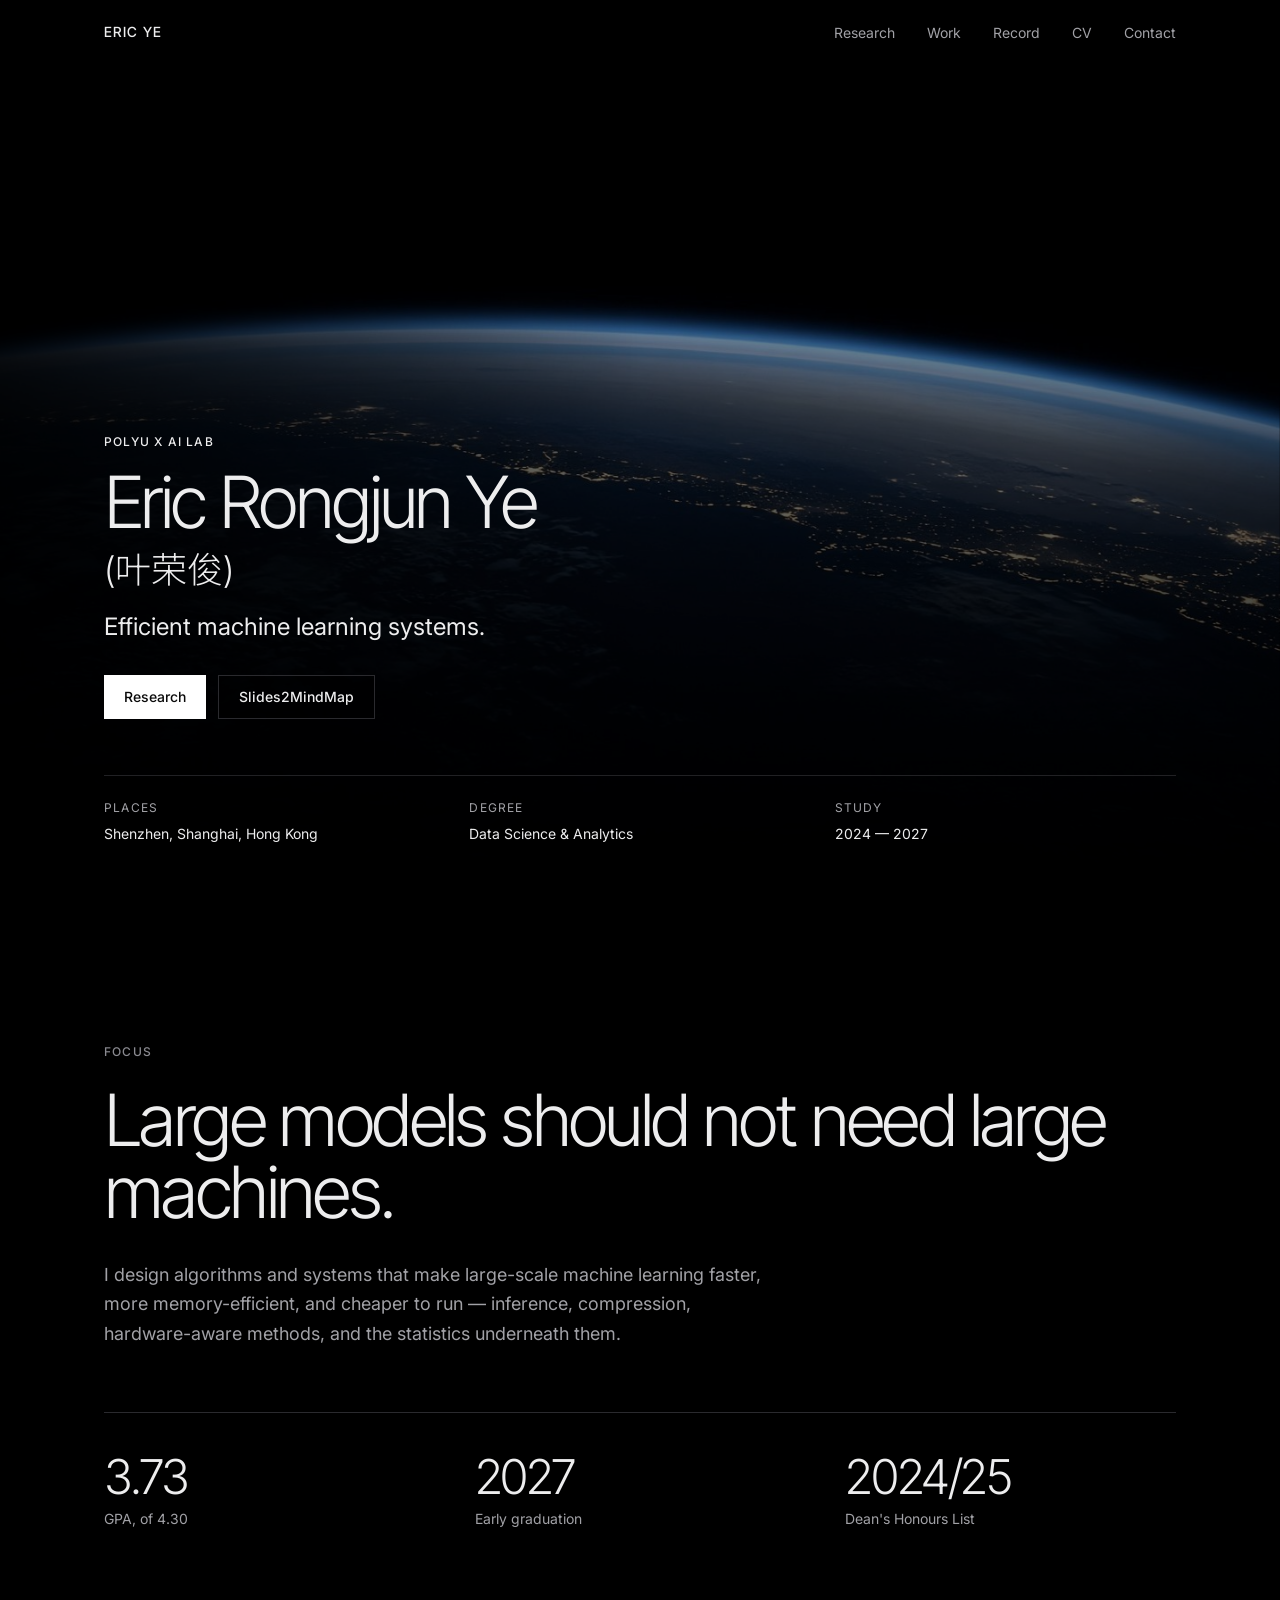
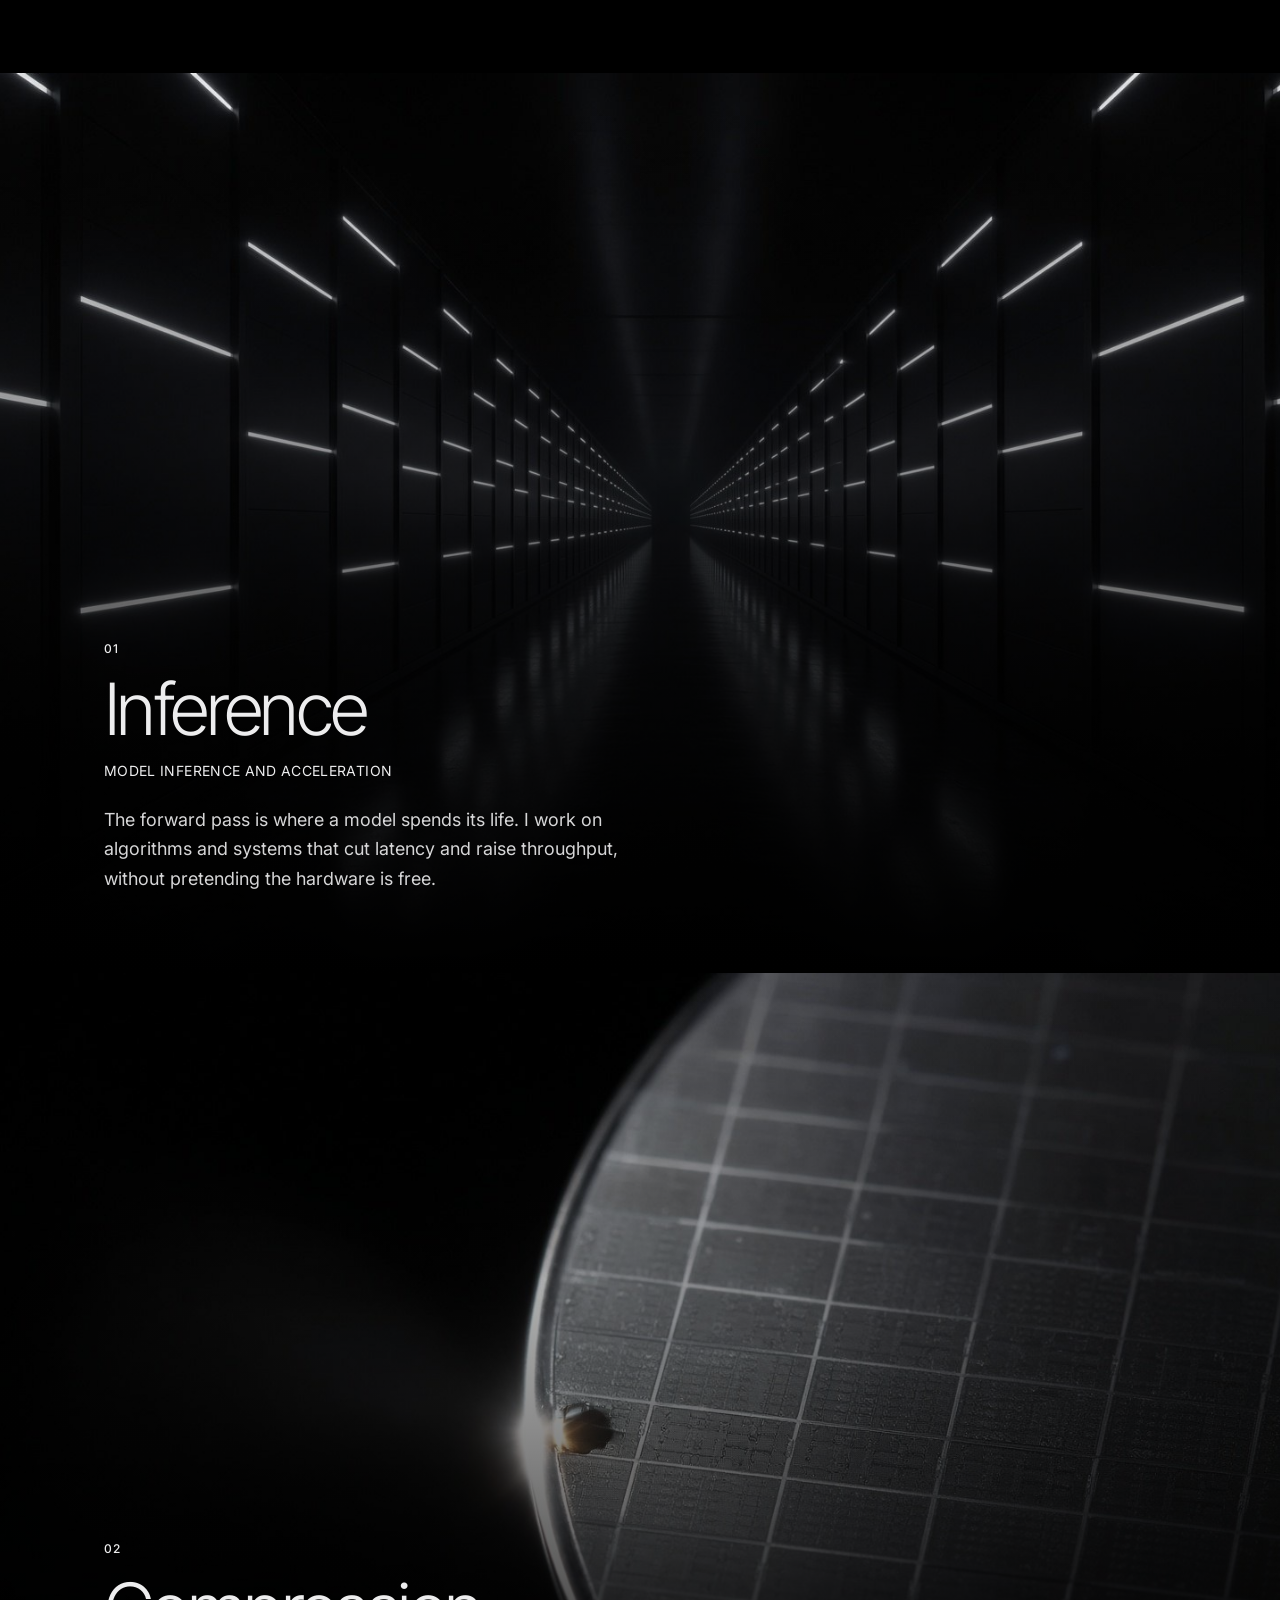
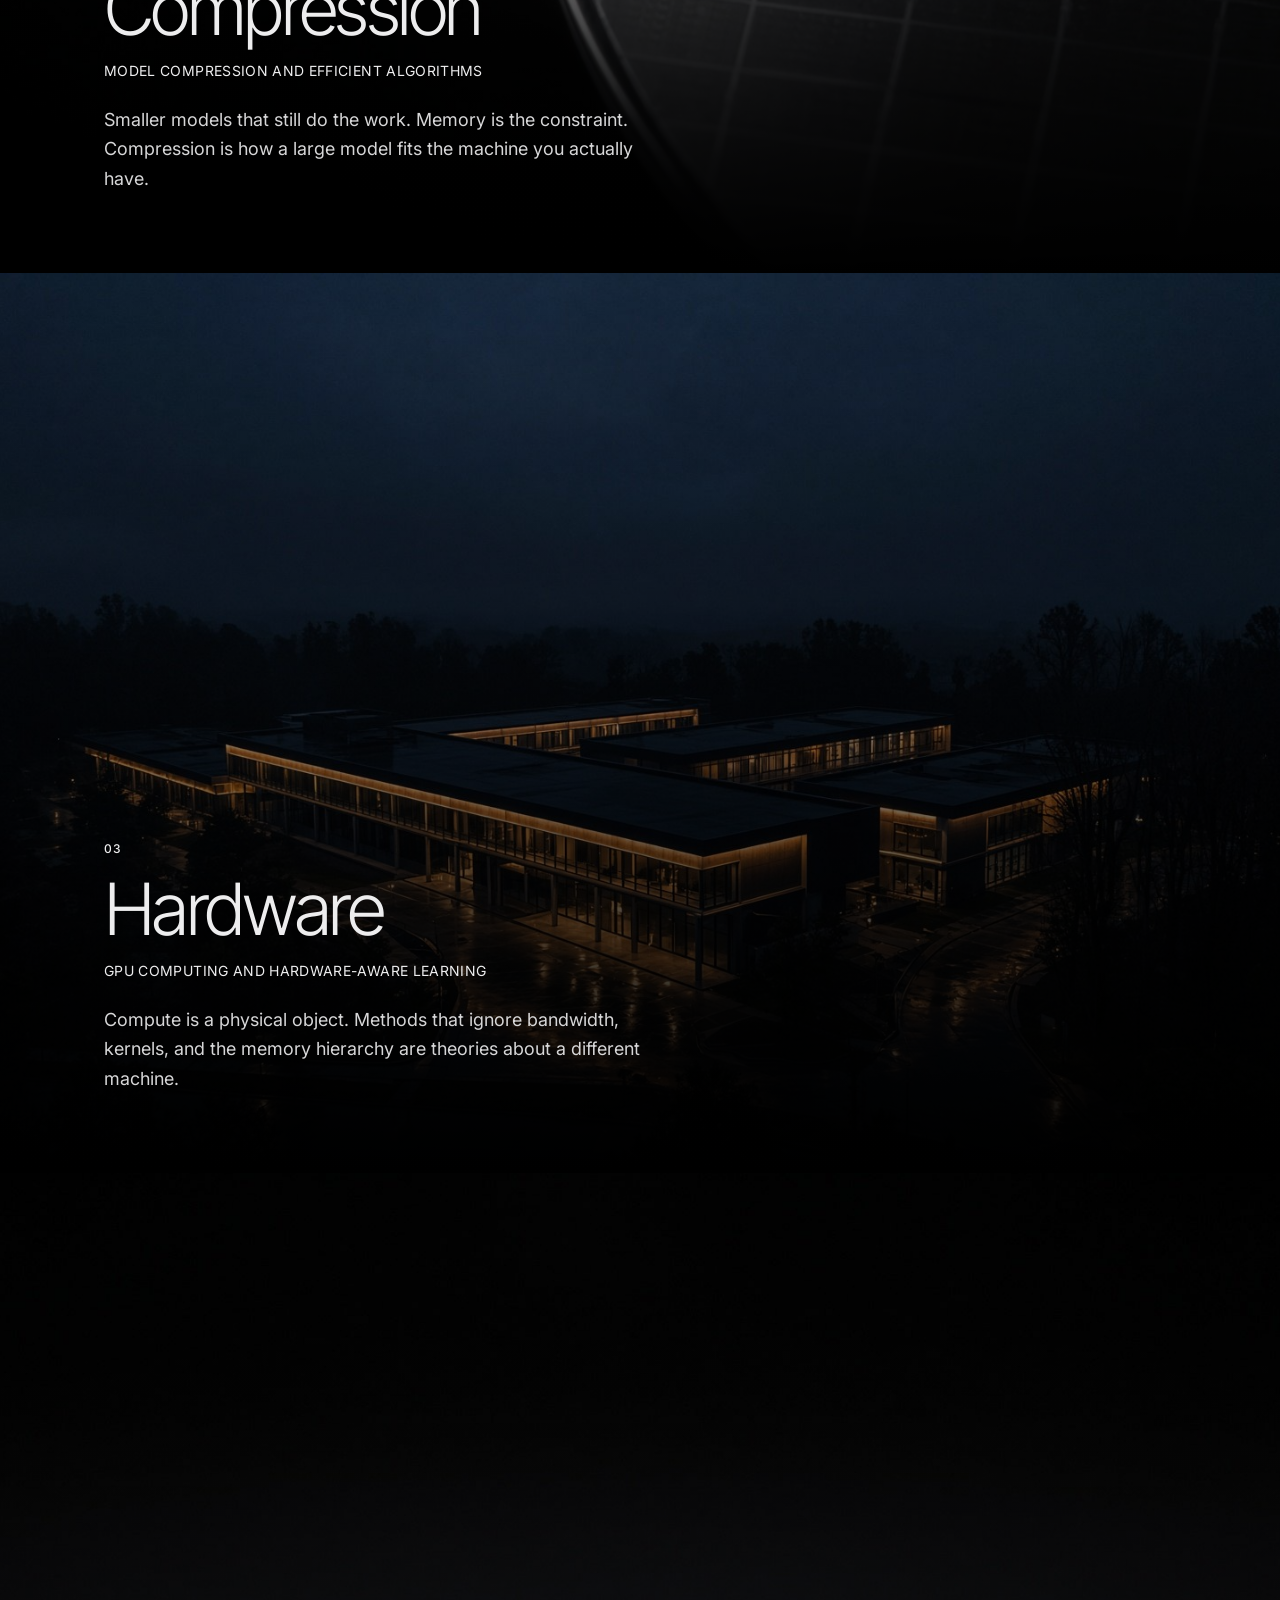
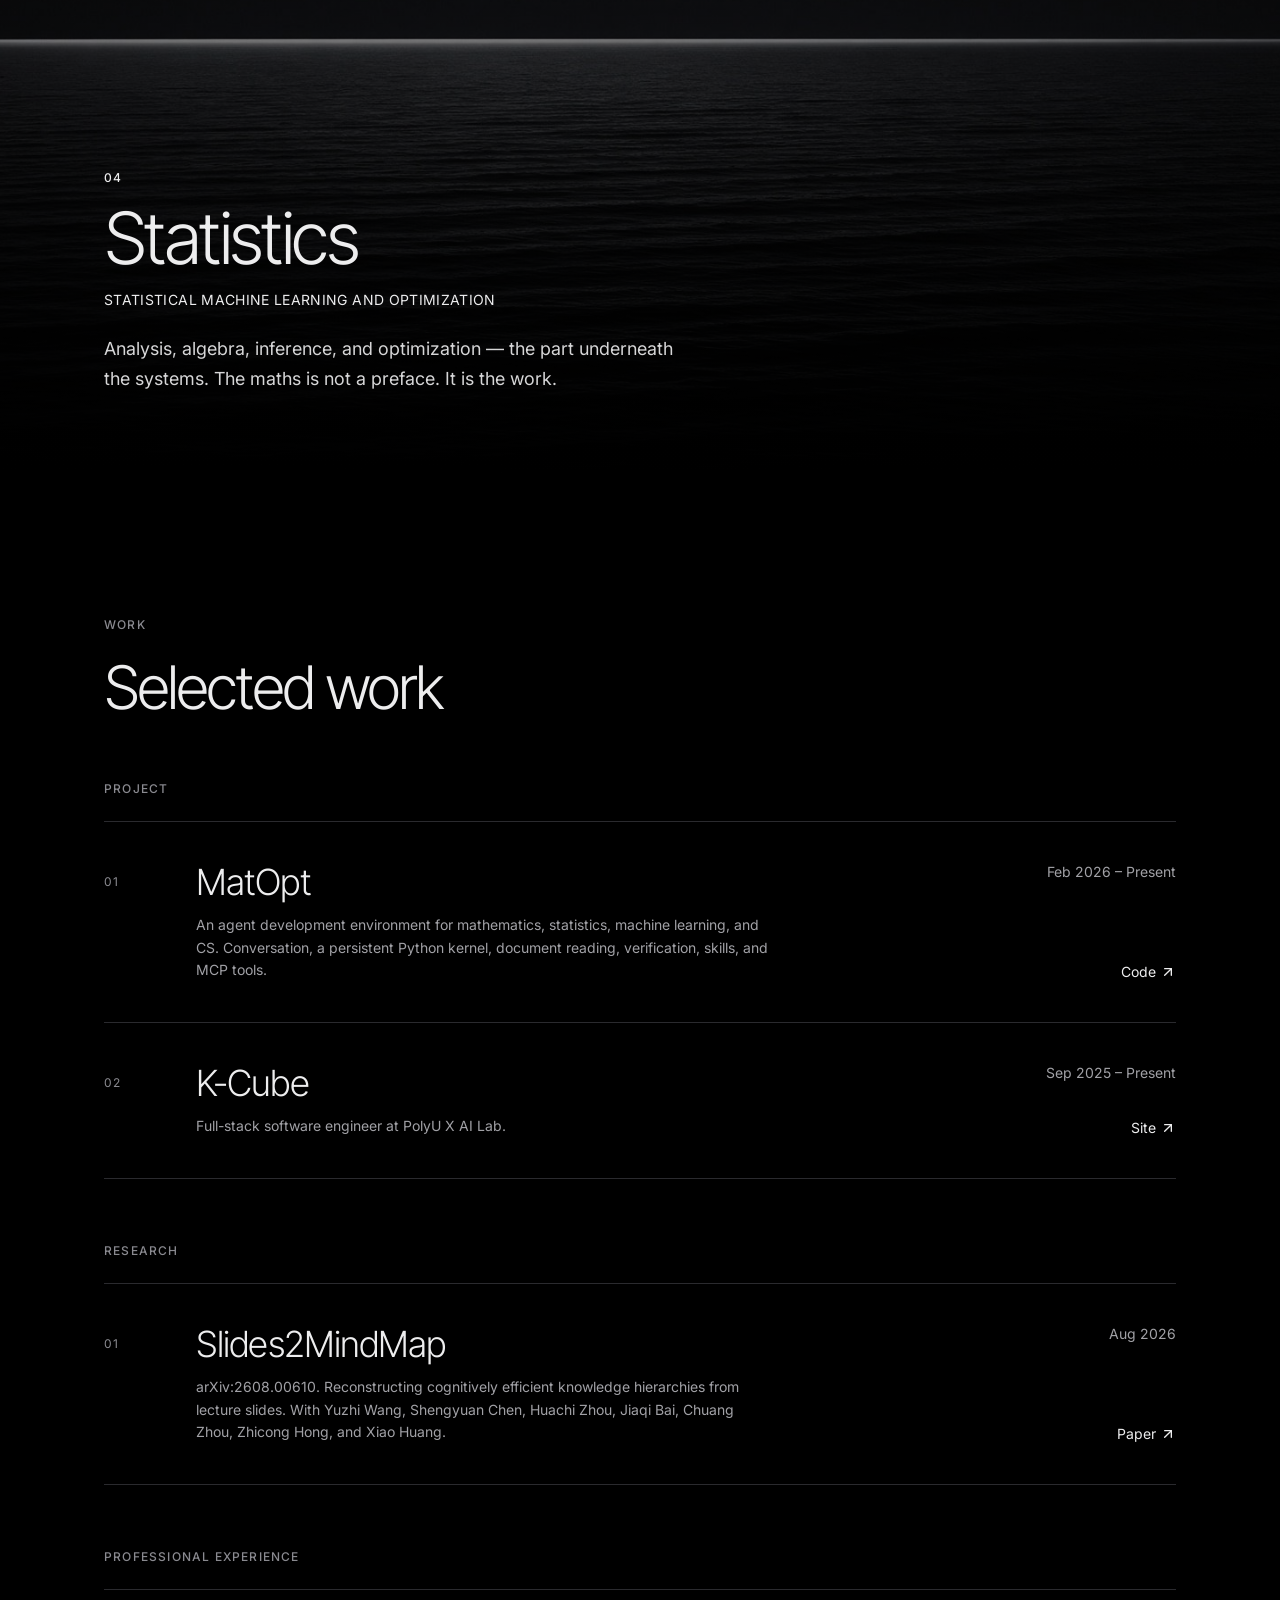
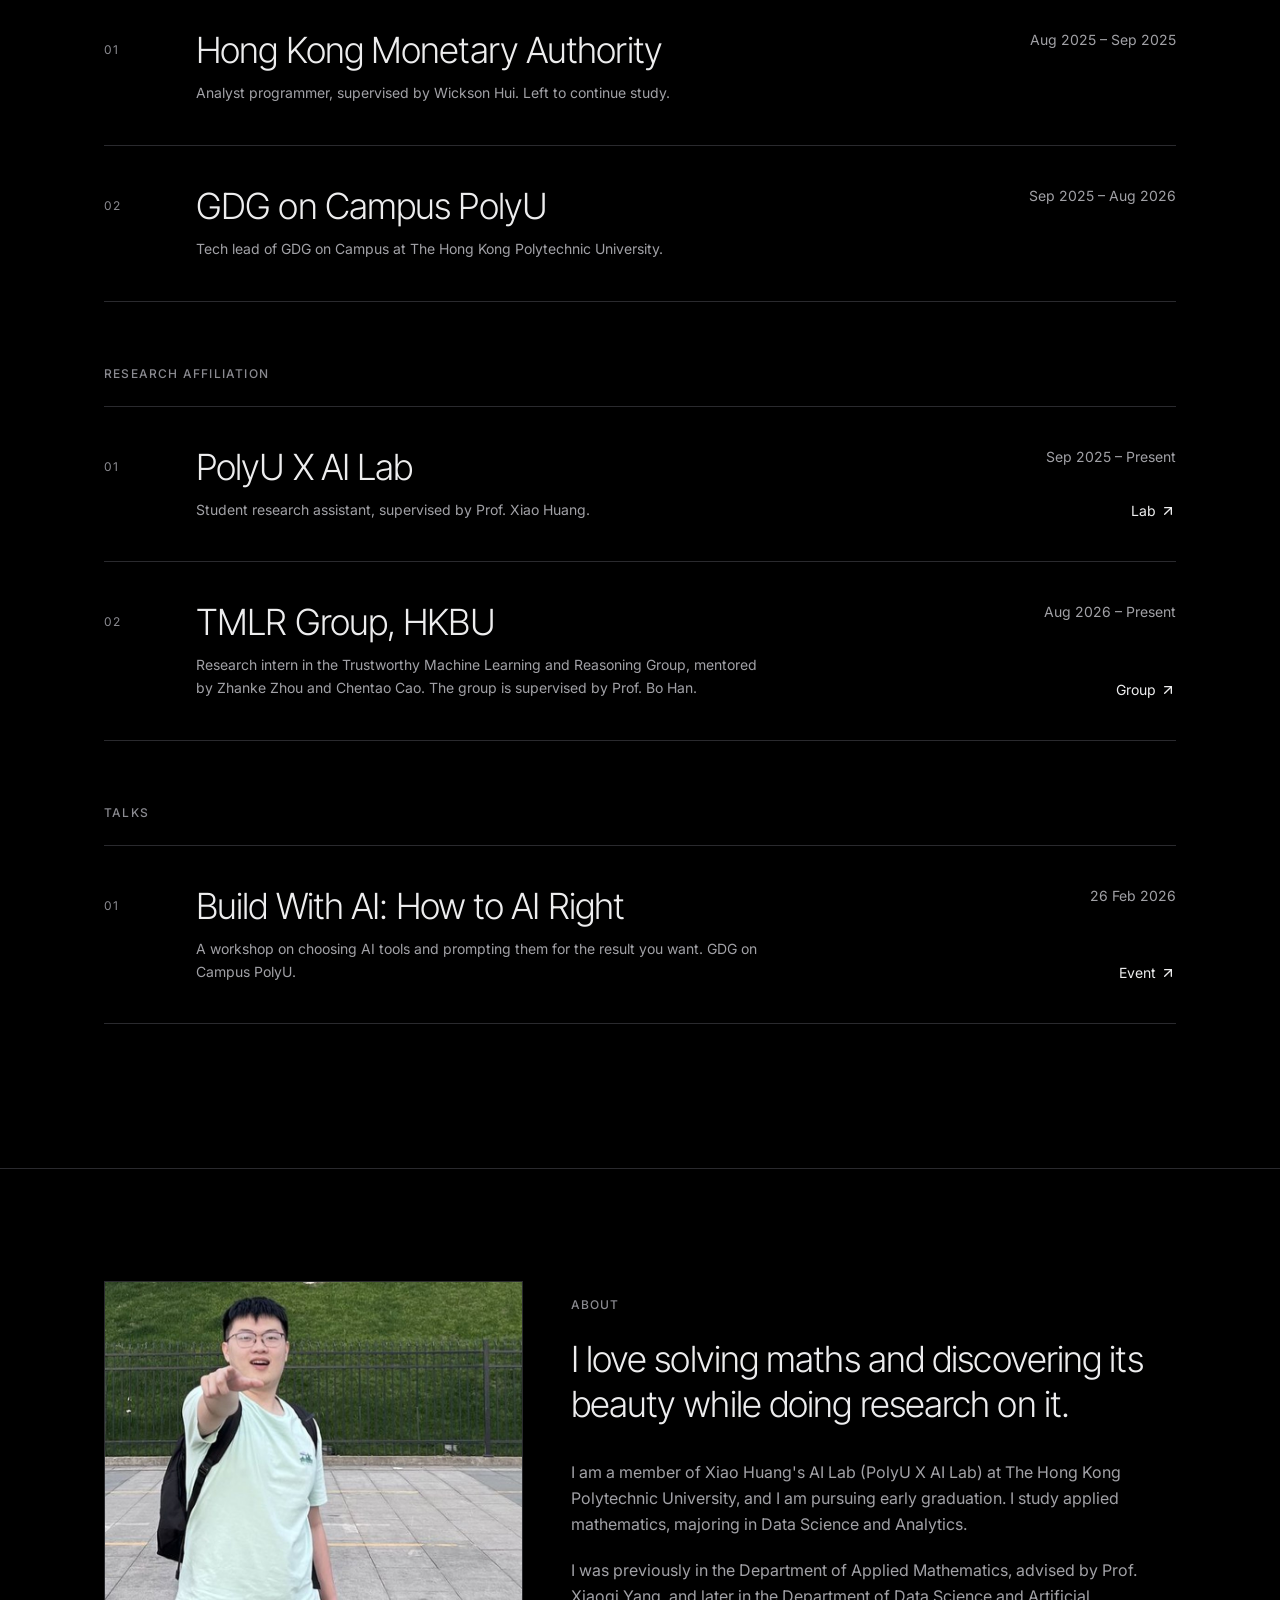
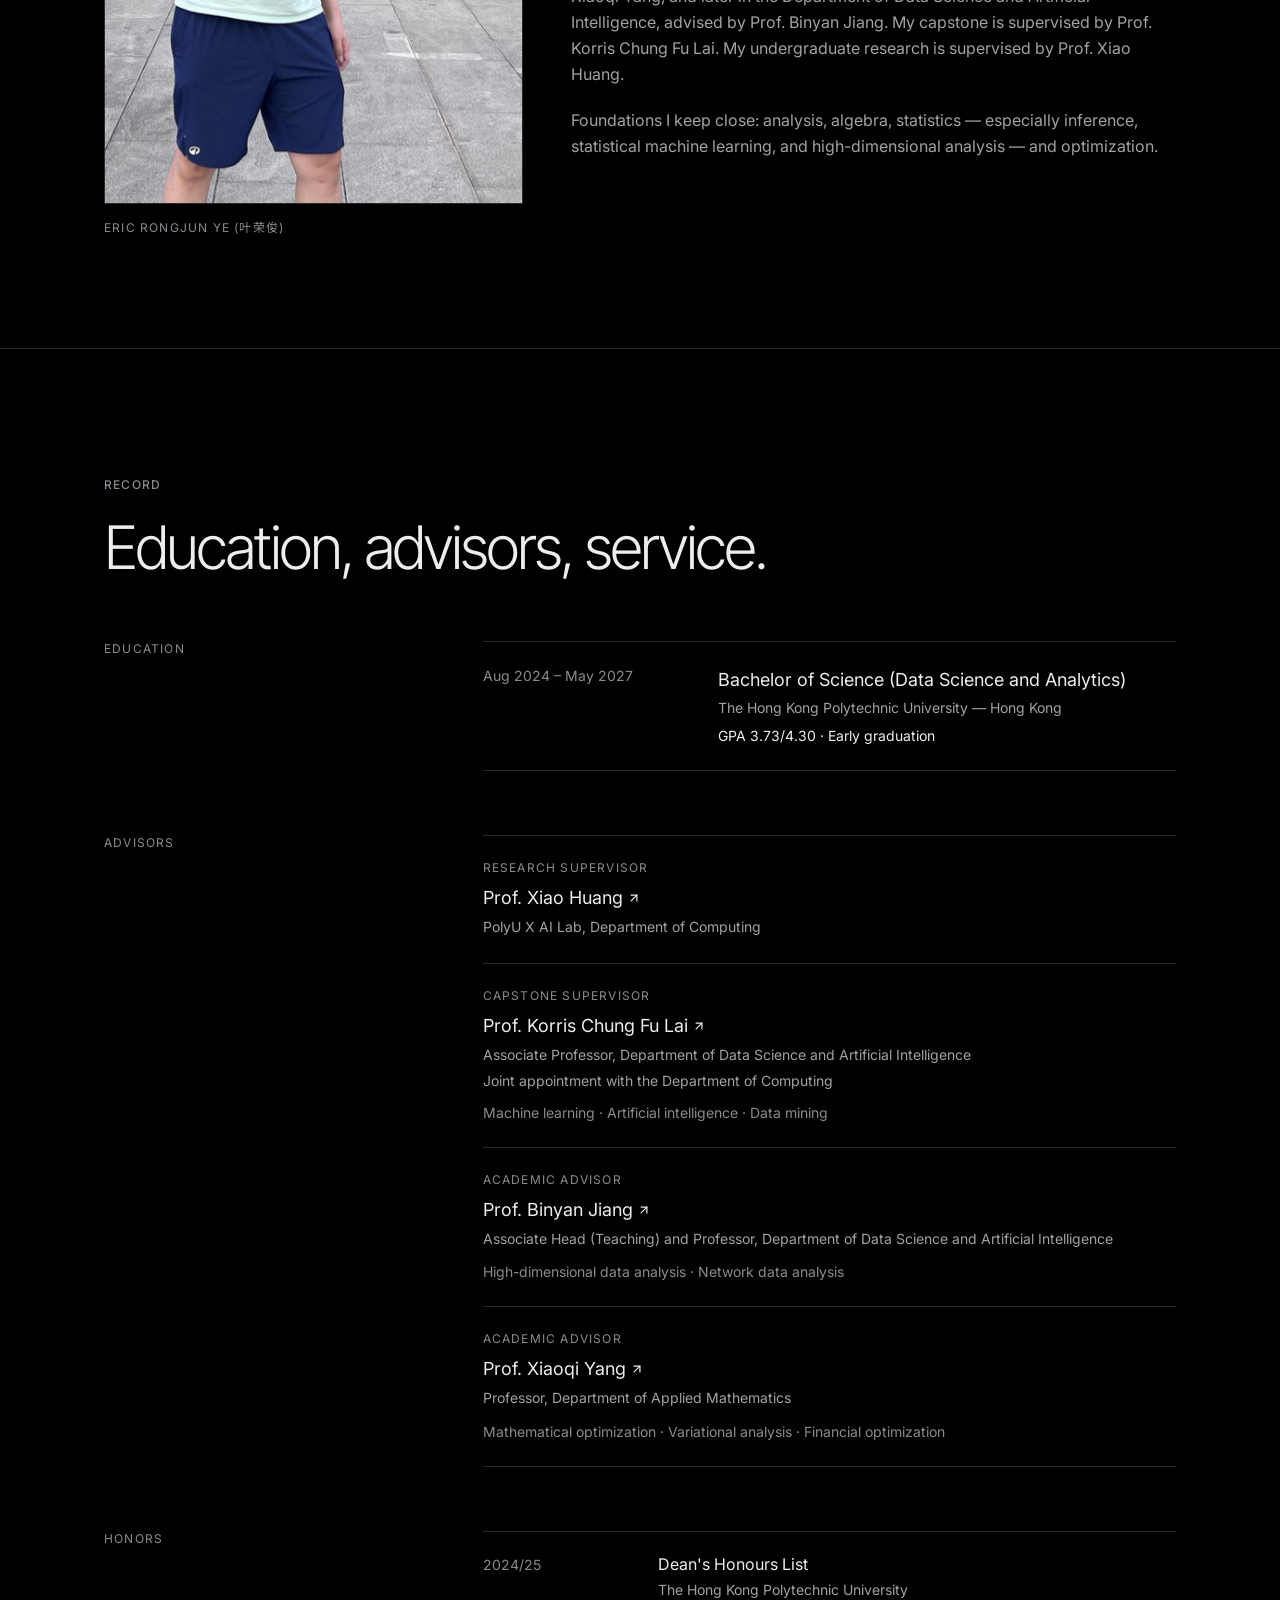
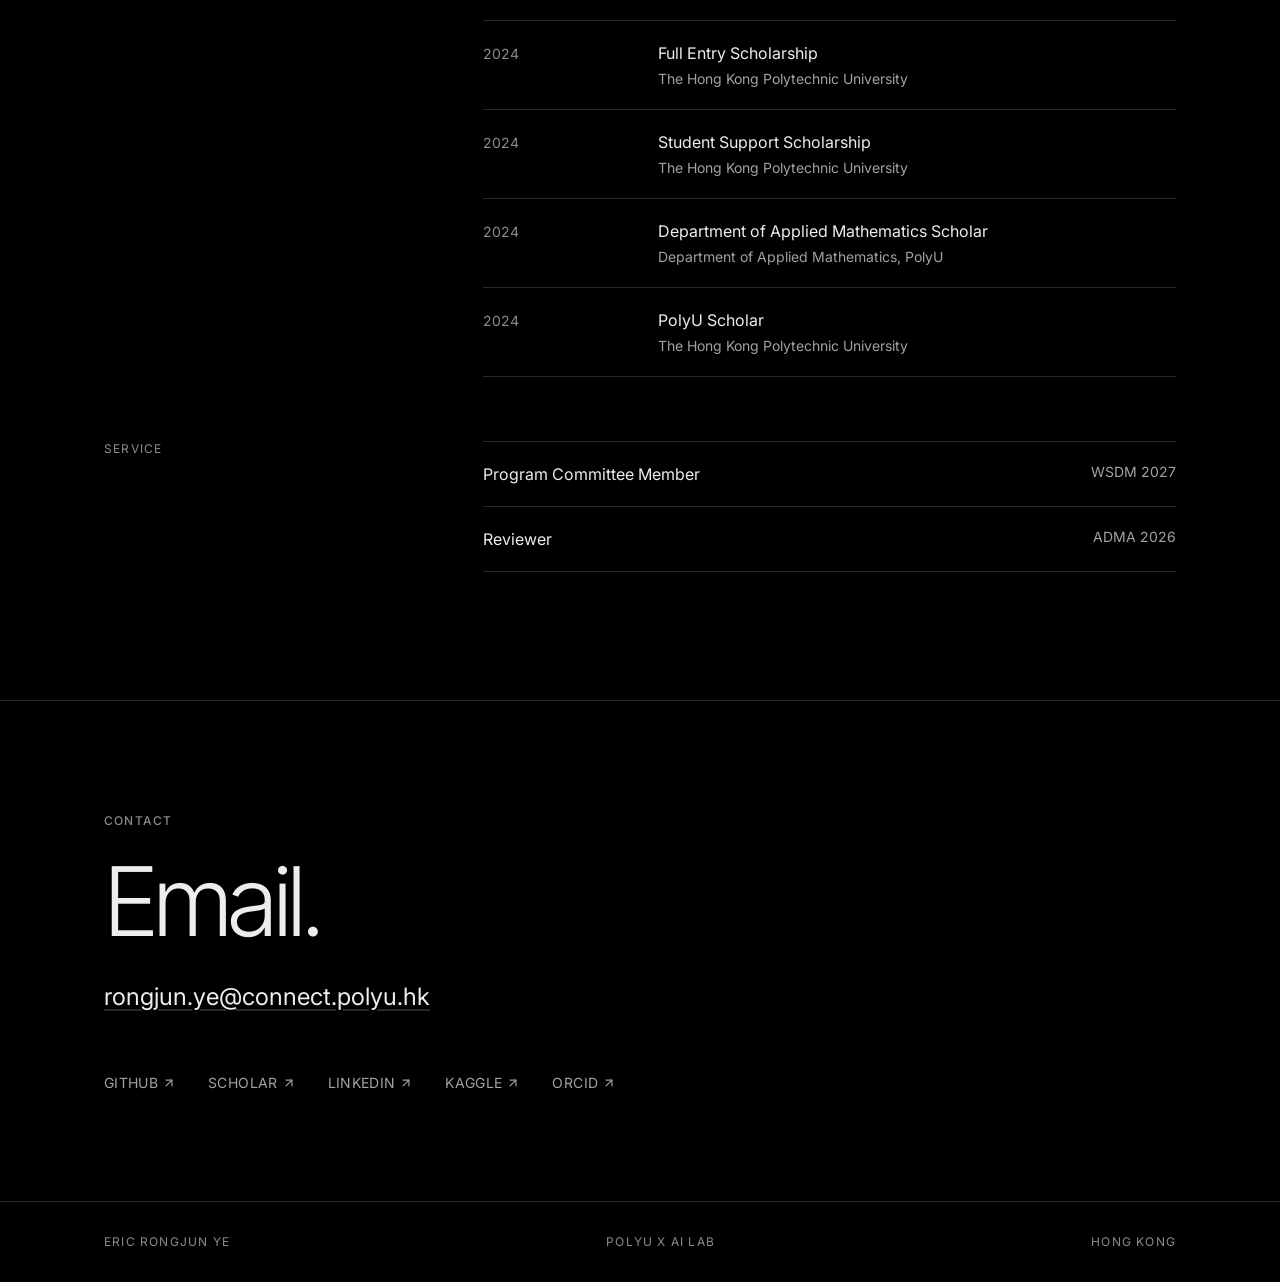
==== commit 75087983: "Add downloadable CV and update research profile" ====
--- a/index.html
+++ b/index.html
@@ -1 +1 @@
-<!DOCTYPE html><html lang="en"><head><meta name="twitter:card" content="summary_large_image"><meta property="og:title" content="Eric Rongjun Ye"><meta charSet="utf-8"/><meta name="viewport" content="width=device-width, initial-scale=1"/><link rel="preload" as="image" href="/hero-earth.jpg"/><link rel="preload" as="image" href="/chapter-inference.jpg"/><link rel="preload" as="image" href="/chapter-silicon.jpg"/><link rel="preload" as="image" href="/chapter-campus.jpg"/><link rel="preload" as="image" href="/chapter-horizon.jpg"/><link rel="preload" as="image" href="/portrait.jpg"/><link rel="stylesheet" href="/assets/styles-CRn52IbA.css" data-precedence="default"/><link rel="stylesheet" href="https://fonts.googleapis.com/css2?family=Inter+Tight:wght@300;400;500&amp;family=Inter:wght@400;500;600&amp;family=Noto+Sans+SC:wght@300;400&amp;display=swap" data-precedence="default"/><title>Eric Rongjun Ye</title><meta name="description" content="Eric Rongjun Ye (叶荣俊) is an undergraduate researcher at PolyU X AI Lab, working on efficient machine learning systems, model acceleration, and statistical machine learning."/><meta name="author" content="Eric Rongjun Ye"/><meta name="theme-color" content="#000000"/><link rel="modulepreload" href="/assets/index-BF53gRLM.js"/><link rel="modulepreload" href="/assets/routes-Ci45Yymq.js"/><link rel="modulepreload" href="/assets/nav-rzY6HorB.js"/><link rel="icon" type="image/svg+xml" href="/favicon.svg?v=4"/><link rel="preconnect" href="https://fonts.googleapis.com"/><link rel="preconnect" href="https://fonts.gstatic.com" crossorigin="anonymous"/><meta name="apple-mobile-web-app-title" content="Eric Rongjun Ye"><meta name="apple-mobile-web-app-status-bar-style" content="black"></head><body><!--$--><div class="bg-bg text-fg"><a href="#research" class="sr-only focus:not-sr-only focus:fixed focus:top-4 focus:left-4 focus:z-50 focus:bg-paper focus:px-4 focus:py-2 focus:text-ink">Skip to research</a><div class="fixed inset-x-0 top-0 z-50 h-px origin-left bg-fg" style="transform:scaleX(0)" aria-hidden="true"></div><header class="fixed inset-x-0 top-0 z-40 bg-linear-to-b from-bg via-bg/50 to-transparent"><nav class="mx-auto flex h-16 max-w-6xl items-center justify-between px-6 md:px-10" aria-label="Primary"><a class="font-display text-sm font-medium tracking-widest text-fg active" href="/" data-status="active" aria-current="page">ERIC YE</a><ul class="hidden items-center gap-8 md:flex"><li><a href="/#research" class="text-sm text-muted transition-colors duration-200 hover:text-fg">Research</a></li><li><a href="/#work" class="text-sm text-muted transition-colors duration-200 hover:text-fg">Work</a></li><li><a href="/#record" class="text-sm text-muted transition-colors duration-200 hover:text-fg">Record</a></li><li><a href="/cv/" class="text-sm text-muted transition-colors duration-200 hover:text-fg">CV</a></li><li><a href="/#contact" class="text-sm text-muted transition-colors duration-200 hover:text-fg">Contact</a></li></ul><button type="button" class="inline-flex size-11 items-center justify-center text-fg md:hidden" aria-expanded="false" aria-label="Open menu"><svg xmlns="http://www.w3.org/2000/svg" width="20" height="20" viewBox="0 0 24 24" fill="none" stroke="currentColor" stroke-width="2" stroke-linecap="round" stroke-linejoin="round" class="lucide lucide-menu" aria-hidden="true"><path d="M4 12h16"></path><path d="M4 18h16"></path><path d="M4 6h16"></path></svg></button></nav></header><section class="relative flex min-h-svh items-end overflow-hidden"><img src="/hero-earth.jpg" alt="Earth’s night limb from orbit, city lights along a dark coast." class="kenburns absolute inset-0 h-full w-full object-cover"/><div class="absolute inset-0 bg-linear-to-t from-bg via-bg/55 to-bg/10"></div><div class="absolute inset-0 bg-linear-to-r from-bg/80 via-transparent to-transparent"></div><div class="relative z-10 mx-auto w-full max-w-6xl px-6 pt-28 pb-10 md:px-10 md:pb-14"><p class="rise text-xs font-medium tracking-widest text-fg uppercase">PolyU X AI Lab</p><h1 class="rise rise-2 mt-4 font-display text-5xl leading-none font-light tracking-tighter text-fg sm:text-6xl md:text-7xl">Eric Rongjun Ye<span class="mt-3 block text-2xl tracking-normal text-fg sm:text-3xl md:text-4xl">(<!-- -->叶荣俊<!-- -->)</span></h1><p class="rise rise-3 mt-5 max-w-xl text-lg leading-snug text-fg md:text-2xl">Efficient machine learning systems.</p><div class="rise rise-4 mt-8 flex flex-wrap gap-3"><a class="inline-flex h-11 items-center bg-paper px-5 text-sm font-medium text-ink transition-colors duration-200 hover:bg-fg active:scale-[0.96]" href="#research">Research</a><a class="inline-flex h-11 items-center border border-line bg-bg/40 px-5 text-sm font-medium text-fg backdrop-blur-sm transition-colors duration-200 hover:border-fg hover:bg-fg hover:text-ink active:scale-[0.96]" href="https://arxiv.org/abs/2608.00610" target="_blank" rel="noreferrer">Slides2MindMap</a></div><dl class="mt-14 grid grid-cols-2 gap-6 border-t border-line/80 pt-6 sm:grid-cols-3"><div><dt class="text-xs tracking-widest text-muted uppercase">Place</dt><dd class="mt-2 text-sm text-fg">Hong Kong</dd></div><div><dt class="text-xs tracking-widest text-muted uppercase">Degree</dt><dd class="mt-2 text-sm text-fg">Data Science &amp; Analytics</dd></div><div class="col-span-2 sm:col-span-1"><dt class="text-xs tracking-widest text-muted uppercase">Study</dt><dd class="mt-2 text-sm text-fg">2024 — 2027</dd></div></dl></div></section><section class="mx-auto max-w-6xl px-6 py-28 md:px-10 md:py-36"><p class="text-xs font-medium tracking-widest text-faint uppercase">Focus</p><h2 class="mt-6 max-w-5xl font-display text-4xl leading-none font-light tracking-tighter text-fg sm:text-6xl md:text-7xl">Large models should not need large machines.</h2><p class="mt-8 max-w-2xl text-lg leading-relaxed text-muted">I design algorithms and systems that make large-scale machine learning faster, more memory-efficient, and cheaper to run — inference, compression, hardware-aware methods, and the statistics underneath them.</p><dl class="mt-16 grid gap-10 border-t border-line pt-10 sm:grid-cols-3"><div><dt class="font-display text-5xl font-light tracking-tighter text-fg">3.73</dt><dd class="mt-2 text-sm text-muted">GPA, of <!-- -->4.30</dd></div><div><dt class="font-display text-5xl font-light tracking-tighter text-fg">2027</dt><dd class="mt-2 text-sm text-muted">Early graduation</dd></div><div><dt class="font-display text-5xl font-light tracking-tighter text-fg">2024/25</dt><dd class="mt-2 text-sm text-muted">Dean&#x27;s Honours List</dd></div></dl></section><div id="research"><section id="inference" class="relative flex min-h-svh items-end overflow-hidden"><img src="/chapter-inference.jpg" alt="A dark corridor of black panels lined with thin white lights, receding to a single vanishing point." class="absolute inset-0 h-full w-full object-cover"/><div class="absolute inset-0 bg-linear-to-t from-bg via-bg/45 to-transparent"></div><div class="relative z-10 mx-auto w-full max-w-6xl px-6 pt-24 pb-16 md:px-10 md:pb-20"><p class="text-xs font-medium tracking-widest text-fg uppercase">01</p><h2 class="mt-4 font-display text-5xl leading-none font-light tracking-tighter text-fg md:text-7xl">Inference</h2><p class="mt-4 text-sm tracking-wide text-fg uppercase">Model inference and acceleration</p><p class="mt-6 max-w-xl text-lg leading-relaxed text-fg/90">The forward pass is where a model spends its life. I work on algorithms and systems that cut latency and raise throughput, without pretending the hardware is free.</p></div></section><section id="compression" class="relative flex min-h-svh items-end overflow-hidden"><img src="/chapter-silicon.jpg" alt="A silicon wafer edge catching a single hard light against a black field." class="absolute inset-0 h-full w-full object-cover"/><div class="absolute inset-0 bg-linear-to-t from-bg via-bg/45 to-transparent"></div><div class="relative z-10 mx-auto w-full max-w-6xl px-6 pt-24 pb-16 md:px-10 md:pb-20"><p class="text-xs font-medium tracking-widest text-fg uppercase">02</p><h2 class="mt-4 font-display text-5xl leading-none font-light tracking-tighter text-fg md:text-7xl">Compression</h2><p class="mt-4 text-sm tracking-wide text-fg uppercase">Model compression and efficient algorithms</p><p class="mt-6 max-w-xl text-lg leading-relaxed text-fg/90">Smaller models that still do the work. Memory is the constraint. Compression is how a large model fits the machine you actually have.</p></div></section><section id="hardware" class="relative flex min-h-svh items-end overflow-hidden"><img src="/chapter-campus.jpg" alt="An aerial night view of a low computing campus, warm linear lights reflected on wet pavement." class="absolute inset-0 h-full w-full object-cover"/><div class="absolute inset-0 bg-linear-to-t from-bg via-bg/45 to-transparent"></div><div class="relative z-10 mx-auto w-full max-w-6xl px-6 pt-24 pb-16 md:px-10 md:pb-20"><p class="text-xs font-medium tracking-widest text-fg uppercase">03</p><h2 class="mt-4 font-display text-5xl leading-none font-light tracking-tighter text-fg md:text-7xl">Hardware</h2><p class="mt-4 text-sm tracking-wide text-fg uppercase">GPU computing and hardware-aware learning</p><p class="mt-6 max-w-xl text-lg leading-relaxed text-fg/90">Compute is a physical object. Methods that ignore bandwidth, kernels, and the memory hierarchy are theories about a different machine.</p></div></section><section id="statistics" class="relative flex min-h-svh items-end overflow-hidden"><img src="/chapter-horizon.jpg" alt="A black sea meeting a black sky along one thin white horizon." class="absolute inset-0 h-full w-full object-cover"/><div class="absolute inset-0 bg-linear-to-t from-bg via-bg/45 to-transparent"></div><div class="relative z-10 mx-auto w-full max-w-6xl px-6 pt-24 pb-16 md:px-10 md:pb-20"><p class="text-xs font-medium tracking-widest text-fg uppercase">04</p><h2 class="mt-4 font-display text-5xl leading-none font-light tracking-tighter text-fg md:text-7xl">Statistics</h2><p class="mt-4 text-sm tracking-wide text-fg uppercase">Statistical machine learning and optimization</p><p class="mt-6 max-w-xl text-lg leading-relaxed text-fg/90">Analysis, algebra, inference, and optimization — the part underneath the systems. The maths is not a preface. It is the work.</p></div></section></div><section id="work" class="scroll-mt-16 mx-auto max-w-6xl px-6 py-28 md:px-10 md:py-36"><p class="text-xs font-medium tracking-widest text-faint uppercase">Work</p><h2 class="mt-6 font-display text-4xl font-light tracking-tighter text-fg md:text-6xl">Selected work</h2><div class="mt-4"><div class="mt-16"><h3 class="text-xs font-medium tracking-widest text-faint uppercase">Project</h3><div class="mt-6 border-t border-line"><a href="https://github.com/ericyerongjun/matopt" target="_blank" rel="noreferrer" class="grid gap-4 border-b border-line py-8 transition-colors duration-200 md:grid-cols-12 md:gap-8 md:py-10 hover:bg-fg/5"><p class="text-xs tracking-widest text-faint md:col-span-1 md:pt-3">01</p><div class="md:col-span-7"><h3 class="font-display text-3xl font-light tracking-tight text-fg md:text-4xl">MatOpt</h3><p class="mt-3 max-w-xl text-sm leading-relaxed text-muted">An agent development environment for mathematics, statistics, machine learning, and CS. Conversation, a persistent Python kernel, document reading, verification, skills, and MCP tools.</p></div><div class="flex items-start justify-between gap-4 md:col-span-4 md:flex-col md:items-end"><p class="text-sm text-muted">Feb 2026 – Present</p><span class="inline-flex items-center gap-1 text-sm text-fg">Code<svg xmlns="http://www.w3.org/2000/svg" width="16" height="16" viewBox="0 0 24 24" fill="none" stroke="currentColor" stroke-width="2" stroke-linecap="round" stroke-linejoin="round" class="lucide lucide-arrow-up-right" aria-hidden="true"><path d="M7 7h10v10"></path><path d="M7 17 17 7"></path></svg></span></div></a><a href="https://www.polyu.edu.hk/comp/kcube/welcome" target="_blank" rel="noreferrer" class="grid gap-4 border-b border-line py-8 transition-colors duration-200 md:grid-cols-12 md:gap-8 md:py-10 hover:bg-fg/5"><p class="text-xs tracking-widest text-faint md:col-span-1 md:pt-3">02</p><div class="md:col-span-7"><h3 class="font-display text-3xl font-light tracking-tight text-fg md:text-4xl">K-Cube</h3><p class="mt-3 max-w-xl text-sm leading-relaxed text-muted">Full-stack software engineer at PolyU X AI Lab.</p></div><div class="flex items-start justify-between gap-4 md:col-span-4 md:flex-col md:items-end"><p class="text-sm text-muted">Sep 2025 – Present</p><span class="inline-flex items-center gap-1 text-sm text-fg">Site<svg xmlns="http://www.w3.org/2000/svg" width="16" height="16" viewBox="0 0 24 24" fill="none" stroke="currentColor" stroke-width="2" stroke-linecap="round" stroke-linejoin="round" class="lucide lucide-arrow-up-right" aria-hidden="true"><path d="M7 7h10v10"></path><path d="M7 17 17 7"></path></svg></span></div></a></div></div><div class="mt-16"><h3 class="text-xs font-medium tracking-widest text-faint uppercase">Research</h3><div class="mt-6 border-t border-line"><a href="https://arxiv.org/abs/2608.00610" target="_blank" rel="noreferrer" class="grid gap-4 border-b border-line py-8 transition-colors duration-200 md:grid-cols-12 md:gap-8 md:py-10 hover:bg-fg/5"><p class="text-xs tracking-widest text-faint md:col-span-1 md:pt-3">01</p><div class="md:col-span-7"><h3 class="font-display text-3xl font-light tracking-tight text-fg md:text-4xl">Slides2MindMap</h3><p class="mt-3 max-w-xl text-sm leading-relaxed text-muted">arXiv:2608.00610. Reconstructing cognitively efficient knowledge hierarchies from lecture slides. With Yuzhi Wang, Shengyuan Chen, Huachi Zhou, Jiaqi Bai, Chuang Zhou, Zhicong Hong, and Xiao Huang.</p></div><div class="flex items-start justify-between gap-4 md:col-span-4 md:flex-col md:items-end"><p class="text-sm text-muted">Aug 2026</p><span class="inline-flex items-center gap-1 text-sm text-fg">Paper<svg xmlns="http://www.w3.org/2000/svg" width="16" height="16" viewBox="0 0 24 24" fill="none" stroke="currentColor" stroke-width="2" stroke-linecap="round" stroke-linejoin="round" class="lucide lucide-arrow-up-right" aria-hidden="true"><path d="M7 7h10v10"></path><path d="M7 17 17 7"></path></svg></span></div></a></div></div><div class="mt-16"><h3 class="text-xs font-medium tracking-widest text-faint uppercase">Professional experience</h3><div class="mt-6 border-t border-line"><article class="grid gap-4 border-b border-line py-8 transition-colors duration-200 md:grid-cols-12 md:gap-8 md:py-10 hover:bg-fg/5"><p class="text-xs tracking-widest text-faint md:col-span-1 md:pt-3">01</p><div class="md:col-span-7"><h3 class="font-display text-3xl font-light tracking-tight text-fg md:text-4xl">Hong Kong Monetary Authority</h3><p class="mt-3 max-w-xl text-sm leading-relaxed text-muted">Analyst programmer, supervised by Wickson Hui. Left to continue study.</p></div><div class="flex items-start justify-between gap-4 md:col-span-4 md:flex-col md:items-end"><p class="text-sm text-muted">Aug 2025 – Sep 2025</p></div></article><article class="grid gap-4 border-b border-line py-8 transition-colors duration-200 md:grid-cols-12 md:gap-8 md:py-10 hover:bg-fg/5"><p class="text-xs tracking-widest text-faint md:col-span-1 md:pt-3">02</p><div class="md:col-span-7"><h3 class="font-display text-3xl font-light tracking-tight text-fg md:text-4xl">GDG on Campus PolyU</h3><p class="mt-3 max-w-xl text-sm leading-relaxed text-muted">Tech lead of GDG on Campus at The Hong Kong Polytechnic University.</p></div><div class="flex items-start justify-between gap-4 md:col-span-4 md:flex-col md:items-end"><p class="text-sm text-muted">Sep 2025 – Aug 2026</p></div></article></div></div><div class="mt-16"><h3 class="text-xs font-medium tracking-widest text-faint uppercase">Research affiliation</h3><div class="mt-6 border-t border-line"><a href="https://web.comp.polyu.edu.hk/xiaohuang/" target="_blank" rel="noreferrer" class="grid gap-4 border-b border-line py-8 transition-colors duration-200 md:grid-cols-12 md:gap-8 md:py-10 hover:bg-fg/5"><p class="text-xs tracking-widest text-faint md:col-span-1 md:pt-3">01</p><div class="md:col-span-7"><h3 class="font-display text-3xl font-light tracking-tight text-fg md:text-4xl">PolyU X AI Lab</h3><p class="mt-3 max-w-xl text-sm leading-relaxed text-muted">Student research assistant, supervised by Prof. Xiao Huang.</p></div><div class="flex items-start justify-between gap-4 md:col-span-4 md:flex-col md:items-end"><p class="text-sm text-muted">Sep 2025 – Present</p><span class="inline-flex items-center gap-1 text-sm text-fg">Lab<svg xmlns="http://www.w3.org/2000/svg" width="16" height="16" viewBox="0 0 24 24" fill="none" stroke="currentColor" stroke-width="2" stroke-linecap="round" stroke-linejoin="round" class="lucide lucide-arrow-up-right" aria-hidden="true"><path d="M7 7h10v10"></path><path d="M7 17 17 7"></path></svg></span></div></a><a href="https://bhanml.github.io/group.html" target="_blank" rel="noreferrer" class="grid gap-4 border-b border-line py-8 transition-colors duration-200 md:grid-cols-12 md:gap-8 md:py-10 hover:bg-fg/5"><p class="text-xs tracking-widest text-faint md:col-span-1 md:pt-3">02</p><div class="md:col-span-7"><h3 class="font-display text-3xl font-light tracking-tight text-fg md:text-4xl">TMLR Group, HKBU</h3><p class="mt-3 max-w-xl text-sm leading-relaxed text-muted">Research intern in the Trustworthy Machine Learning and Reasoning Group, mentored by Zhanke Zhou and Chentao Cao. The group is supervised by Prof. Bo Han.</p></div><div class="flex items-start justify-between gap-4 md:col-span-4 md:flex-col md:items-end"><p class="text-sm text-muted">Aug 2026 – Sep 2026</p><span class="inline-flex items-center gap-1 text-sm text-fg">Group<svg xmlns="http://www.w3.org/2000/svg" width="16" height="16" viewBox="0 0 24 24" fill="none" stroke="currentColor" stroke-width="2" stroke-linecap="round" stroke-linejoin="round" class="lucide lucide-arrow-up-right" aria-hidden="true"><path d="M7 7h10v10"></path><path d="M7 17 17 7"></path></svg></span></div></a></div></div><div class="mt-16"><h3 class="text-xs font-medium tracking-widest text-faint uppercase">Talks</h3><div class="mt-6 border-t border-line"><a href="https://gdg.community.dev/events/details/google-gdg-on-campus-hong-kong-polytechnic-university-hong-kong-hong-kong-presents-build-with-ai-how-to-ai-right/" target="_blank" rel="noreferrer" class="grid gap-4 border-b border-line py-8 transition-colors duration-200 md:grid-cols-12 md:gap-8 md:py-10 hover:bg-fg/5"><p class="text-xs tracking-widest text-faint md:col-span-1 md:pt-3">01</p><div class="md:col-span-7"><h3 class="font-display text-3xl font-light tracking-tight text-fg md:text-4xl">Build With AI: How to AI Right</h3><p class="mt-3 max-w-xl text-sm leading-relaxed text-muted">A workshop on choosing AI tools and prompting them for the result you want. GDG on Campus PolyU.</p></div><div class="flex items-start justify-between gap-4 md:col-span-4 md:flex-col md:items-end"><p class="text-sm text-muted">26 Feb 2026</p><span class="inline-flex items-center gap-1 text-sm text-fg">Event<svg xmlns="http://www.w3.org/2000/svg" width="16" height="16" viewBox="0 0 24 24" fill="none" stroke="currentColor" stroke-width="2" stroke-linecap="round" stroke-linejoin="round" class="lucide lucide-arrow-up-right" aria-hidden="true"><path d="M7 7h10v10"></path><path d="M7 17 17 7"></path></svg></span></div></a></div></div></div></section><section class="border-t border-line"><div class="mx-auto grid max-w-6xl gap-12 px-6 py-20 md:grid-cols-12 md:px-10 md:py-28"><figure class="md:col-span-5"><div class="overflow-hidden border border-line"><img src="/portrait.jpg" alt="Eric Rongjun Ye, standing outdoors and pointing toward the camera." class="w-full"/></div><figcaption class="mt-4 text-xs tracking-widest text-faint uppercase">Eric Rongjun Ye<!-- --> (<!-- -->叶荣俊<!-- -->)</figcaption></figure><div class="md:col-span-7 md:pt-4"><p class="text-xs font-medium tracking-widest text-faint uppercase">About</p><p class="mt-6 font-display text-3xl leading-tight font-light tracking-tight text-fg md:text-4xl">I love solving maths and discovering its beauty while doing research on it.</p><div class="mt-8 space-y-5 text-base leading-relaxed text-muted"><p>I am a member of Xiao Huang&#x27;s AI Lab (<!-- -->PolyU X AI Lab<!-- -->) at <!-- -->The Hong Kong Polytechnic University<!-- -->, and I am pursuing early graduation. I study applied mathematics, majoring in Data Science and Analytics.</p><p>I was previously in the Department of Applied Mathematics, advised by Prof. Xiaoqi Yang, and later in the Department of Data Science and Artificial Intelligence, advised by Prof. Binyan Jiang. My capstone is supervised by Prof. Korris Chung Fu Lai. My undergraduate research is supervised by Prof. Xiao Huang.</p><p>Foundations I keep close: analysis, algebra, statistics — especially inference, statistical machine learning, and high-dimensional analysis — and optimization.</p></div></div></div></section><section id="record" class="scroll-mt-16 border-t border-line"><div class="mx-auto max-w-6xl px-6 py-24 md:px-10 md:py-32"><p class="text-xs font-medium tracking-widest text-faint uppercase">Record</p><h2 class="mt-6 font-display text-4xl font-light tracking-tighter text-fg md:text-6xl">Education, advisors, service.</h2><div class="mt-16 grid gap-16 md:grid-cols-12"><div class="md:col-span-4"><h3 class="text-xs tracking-widest text-faint uppercase">Education</h3></div><div class="border-t border-line md:col-span-8"><div class="grid gap-3 border-b border-line py-6 md:grid-cols-3"><p class="text-sm text-faint md:col-span-1">Aug 2024 – May 2027</p><div class="md:col-span-2"><p class="text-lg text-fg">Bachelor of Science (Data Science and Analytics)</p><p class="mt-1 text-sm text-muted">The Hong Kong Polytechnic University<!-- --> — <!-- -->Hong Kong</p><p class="mt-2 text-sm text-fg">GPA <!-- -->3.73<!-- -->/<!-- -->4.30<!-- --> · <!-- -->Early graduation</p></div></div></div></div><div class="mt-16 grid gap-16 md:grid-cols-12"><div class="md:col-span-4"><h3 class="text-xs tracking-widest text-faint uppercase">Advisors</h3></div><div class="border-t border-line md:col-span-8"><div class="border-b border-line py-6"><p class="text-xs tracking-widest text-faint uppercase">Research supervisor</p><a href="https://web.comp.polyu.edu.hk/xiaohuang/" target="_blank" rel="noreferrer" class="mt-2 inline-flex items-center gap-1 text-lg text-fg hover:underline">Prof. Xiao Huang<svg xmlns="http://www.w3.org/2000/svg" width="14" height="14" viewBox="0 0 24 24" fill="none" stroke="currentColor" stroke-width="2" stroke-linecap="round" stroke-linejoin="round" class="lucide lucide-arrow-up-right" aria-hidden="true"><path d="M7 7h10v10"></path><path d="M7 17 17 7"></path></svg></a><p class="mt-1 text-sm leading-relaxed text-muted">PolyU X AI Lab, Department of Computing</p></div><div class="border-b border-line py-6"><p class="text-xs tracking-widest text-faint uppercase">Capstone supervisor</p><a href="https://www.polyu.edu.hk/comp/people/academic-staff/prof-chung-fu-lai-korris/" target="_blank" rel="noreferrer" class="mt-2 inline-flex items-center gap-1 text-lg text-fg hover:underline">Prof. Korris Chung Fu Lai<svg xmlns="http://www.w3.org/2000/svg" width="14" height="14" viewBox="0 0 24 24" fill="none" stroke="currentColor" stroke-width="2" stroke-linecap="round" stroke-linejoin="round" class="lucide lucide-arrow-up-right" aria-hidden="true"><path d="M7 7h10v10"></path><path d="M7 17 17 7"></path></svg></a><p class="mt-1 text-sm leading-relaxed text-muted">Associate Professor, Department of Data Science and Artificial Intelligence</p><p class="mt-1 text-sm text-muted">Joint appointment with the Department of Computing</p><p class="mt-3 text-sm text-faint">Machine learning · Artificial intelligence · Data mining</p></div><div class="border-b border-line py-6"><p class="text-xs tracking-widest text-faint uppercase">Academic advisor</p><a href="https://www.polyu.edu.hk/dsai/people/academic-staff/jiangbinyan/" target="_blank" rel="noreferrer" class="mt-2 inline-flex items-center gap-1 text-lg text-fg hover:underline">Prof. Binyan Jiang<svg xmlns="http://www.w3.org/2000/svg" width="14" height="14" viewBox="0 0 24 24" fill="none" stroke="currentColor" stroke-width="2" stroke-linecap="round" stroke-linejoin="round" class="lucide lucide-arrow-up-right" aria-hidden="true"><path d="M7 7h10v10"></path><path d="M7 17 17 7"></path></svg></a><p class="mt-1 text-sm leading-relaxed text-muted">Associate Head (Teaching) and Professor, Department of Data Science and Artificial Intelligence</p><p class="mt-3 text-sm text-faint">High-dimensional data analysis · Network data analysis</p></div><div class="border-b border-line py-6"><p class="text-xs tracking-widest text-faint uppercase">Academic advisor</p><a href="https://www.polyu.edu.hk/ama/people/academic-staff/prof-yang-xiaoqi/" target="_blank" rel="noreferrer" class="mt-2 inline-flex items-center gap-1 text-lg text-fg hover:underline">Prof. Xiaoqi Yang<svg xmlns="http://www.w3.org/2000/svg" width="14" height="14" viewBox="0 0 24 24" fill="none" stroke="currentColor" stroke-width="2" stroke-linecap="round" stroke-linejoin="round" class="lucide lucide-arrow-up-right" aria-hidden="true"><path d="M7 7h10v10"></path><path d="M7 17 17 7"></path></svg></a><p class="mt-1 text-sm leading-relaxed text-muted">Professor, Department of Applied Mathematics</p><p class="mt-3 text-sm text-faint">Mathematical optimization · Variational analysis · Financial optimization</p></div></div></div><div class="mt-16 grid gap-16 md:grid-cols-12"><div class="md:col-span-4"><h3 class="text-xs tracking-widest text-faint uppercase">Honors</h3></div><div class="border-t border-line md:col-span-8"><div class="grid gap-2 border-b border-line py-5 md:grid-cols-4 md:items-baseline"><p class="text-sm text-faint">2024/25</p><div class="md:col-span-3"><p class="text-fg">Dean&#x27;s Honours List</p><p class="mt-1 text-sm text-muted">The Hong Kong Polytechnic University</p></div></div><div class="grid gap-2 border-b border-line py-5 md:grid-cols-4 md:items-baseline"><p class="text-sm text-faint">2024</p><div class="md:col-span-3"><p class="text-fg">Full Entry Scholarship</p><p class="mt-1 text-sm text-muted">The Hong Kong Polytechnic University</p></div></div><div class="grid gap-2 border-b border-line py-5 md:grid-cols-4 md:items-baseline"><p class="text-sm text-faint">2024</p><div class="md:col-span-3"><p class="text-fg">Student Support Scholarship</p><p class="mt-1 text-sm text-muted">The Hong Kong Polytechnic University</p></div></div><div class="grid gap-2 border-b border-line py-5 md:grid-cols-4 md:items-baseline"><p class="text-sm text-faint">2024</p><div class="md:col-span-3"><p class="text-fg">Department of Applied Mathematics Scholar</p><p class="mt-1 text-sm text-muted">Department of Applied Mathematics, PolyU</p></div></div><div class="grid gap-2 border-b border-line py-5 md:grid-cols-4 md:items-baseline"><p class="text-sm text-faint">2024</p><div class="md:col-span-3"><p class="text-fg">PolyU Scholar</p><p class="mt-1 text-sm text-muted">The Hong Kong Polytechnic University</p></div></div></div></div><div class="mt-16 grid gap-16 md:grid-cols-12"><div class="md:col-span-4"><h3 class="text-xs tracking-widest text-faint uppercase">Service</h3></div><div class="border-t border-line md:col-span-8"><div class="grid gap-2 border-b border-line py-5 md:grid-cols-2"><p class="text-fg">Program Committee Member</p><p class="text-sm text-muted md:text-right">WSDM 2027</p></div><div class="grid gap-2 border-b border-line py-5 md:grid-cols-2"><p class="text-fg">Reviewer</p><p class="text-sm text-muted md:text-right">ADMA 2026</p></div></div></div></div></section><section id="contact" class="scroll-mt-20 border-t border-line"><div class="mx-auto w-full max-w-6xl px-6 pt-28 pb-20 md:px-10 md:pb-24"><p class="text-xs font-medium tracking-widest text-faint uppercase">Contact</p><h2 class="mt-6 font-display text-6xl leading-none font-light tracking-tighter text-fg md:text-8xl">Email.</h2><a href="mailto:rongjun.ye@connect.polyu.hk" class="mt-8 inline-block text-lg text-fg underline decoration-line underline-offset-4 transition-colors duration-200 hover:decoration-fg md:text-2xl">rongjun.ye@connect.polyu.hk</a><ul class="mt-12 flex flex-wrap gap-x-8 gap-y-4"><li><a href="https://github.com/ericyerongjun" target="_blank" rel="noreferrer" class="inline-flex min-h-11 items-center gap-1 text-sm tracking-wide text-muted uppercase transition-colors duration-200 hover:text-fg">GitHub<svg xmlns="http://www.w3.org/2000/svg" width="14" height="14" viewBox="0 0 24 24" fill="none" stroke="currentColor" stroke-width="2" stroke-linecap="round" stroke-linejoin="round" class="lucide lucide-arrow-up-right" aria-hidden="true"><path d="M7 7h10v10"></path><path d="M7 17 17 7"></path></svg></a></li><li><a href="https://scholar.google.com/citations?user=_vqwyT8AAAAJ" target="_blank" rel="noreferrer" class="inline-flex min-h-11 items-center gap-1 text-sm tracking-wide text-muted uppercase transition-colors duration-200 hover:text-fg">Scholar<svg xmlns="http://www.w3.org/2000/svg" width="14" height="14" viewBox="0 0 24 24" fill="none" stroke="currentColor" stroke-width="2" stroke-linecap="round" stroke-linejoin="round" class="lucide lucide-arrow-up-right" aria-hidden="true"><path d="M7 7h10v10"></path><path d="M7 17 17 7"></path></svg></a></li><li><a href="https://www.linkedin.com/in/rongjun-ye-814453331" target="_blank" rel="noreferrer" class="inline-flex min-h-11 items-center gap-1 text-sm tracking-wide text-muted uppercase transition-colors duration-200 hover:text-fg">LinkedIn<svg xmlns="http://www.w3.org/2000/svg" width="14" height="14" viewBox="0 0 24 24" fill="none" stroke="currentColor" stroke-width="2" stroke-linecap="round" stroke-linejoin="round" class="lucide lucide-arrow-up-right" aria-hidden="true"><path d="M7 7h10v10"></path><path d="M7 17 17 7"></path></svg></a></li><li><a href="https://www.kaggle.com/rongjunye" target="_blank" rel="noreferrer" class="inline-flex min-h-11 items-center gap-1 text-sm tracking-wide text-muted uppercase transition-colors duration-200 hover:text-fg">Kaggle<svg xmlns="http://www.w3.org/2000/svg" width="14" height="14" viewBox="0 0 24 24" fill="none" stroke="currentColor" stroke-width="2" stroke-linecap="round" stroke-linejoin="round" class="lucide lucide-arrow-up-right" aria-hidden="true"><path d="M7 7h10v10"></path><path d="M7 17 17 7"></path></svg></a></li><li><a href="https://orcid.org/0009-0003-8477-8409" target="_blank" rel="noreferrer" class="inline-flex min-h-11 items-center gap-1 text-sm tracking-wide text-muted uppercase transition-colors duration-200 hover:text-fg">ORCID<svg xmlns="http://www.w3.org/2000/svg" width="14" height="14" viewBox="0 0 24 24" fill="none" stroke="currentColor" stroke-width="2" stroke-linecap="round" stroke-linejoin="round" class="lucide lucide-arrow-up-right" aria-hidden="true"><path d="M7 7h10v10"></path><path d="M7 17 17 7"></path></svg></a></li></ul></div></section><footer class="border-t border-line"><div class="mx-auto flex max-w-6xl flex-col gap-3 px-6 py-8 text-xs tracking-widest text-faint uppercase md:flex-row md:items-center md:justify-between md:px-10"><span>Eric Rongjun Ye</span><span>PolyU X AI Lab</span><span>Hong Kong</span></div></footer></div><!--/$--><script data-tsr-stream-part="">(self.$R=self.$R||{})["tsr"]=[];self.$_TSR={h(){this.hydrated=!0,this.c()},e(){this.streamEnded=!0,this.c()},c(){this.hydrated&&this.streamEnded&&(delete self.$_TSR,delete self.$R.tsr)},p(e){this.initialized?e():this.buffer.push(e)},buffer:[]};$_TSR.router=($R=>$R[0]={manifest:$R[1]={routes:$R[2]={__root__:$R[3]={preloads:$R[4]=["/assets/index-BF53gRLM.js"],scripts:$R[5]=[$R[6]={attrs:$R[7]={type:"module",async:!0,src:"/assets/index-BF53gRLM.js"}}]},"/":$R[8]={preloads:$R[9]=["/assets/routes-Ci45Yymq.js","/assets/nav-rzY6HorB.js"]}}},matches:$R[10]=[$R[11]={i:"__root__",u:1793069631498,s:"success",ssr:!0},$R[12]={i:"",u:1793069631498,s:"success",ssr:!0}]})($R["tsr"]);$_TSR.e();{let s=document.currentScript,p;while((p=s.previousElementSibling)&&p.hasAttribute('data-tsr-stream-part'))p.remove();s.remove()}</script><script type="module" async="" src="/assets/index-BF53gRLM.js"></script><script>document.currentScript.remove();/*$tsr-stream-boundary*/</script></body></html>+<!DOCTYPE html><html lang="en"><head><meta name="twitter:card" content="summary_large_image"><meta property="og:title" content="Eric Rongjun Ye"><meta charSet="utf-8"/><meta name="viewport" content="width=device-width, initial-scale=1"/><link rel="preload" as="image" href="/hero-earth.jpg"/><link rel="preload" as="image" href="/chapter-inference.jpg"/><link rel="preload" as="image" href="/chapter-silicon.jpg"/><link rel="preload" as="image" href="/chapter-campus.jpg"/><link rel="preload" as="image" href="/chapter-horizon.jpg"/><link rel="preload" as="image" href="/portrait.jpg"/><link rel="stylesheet" href="/assets/styles-CRn52IbA.css" data-precedence="default"/><link rel="stylesheet" href="https://fonts.googleapis.com/css2?family=Inter+Tight:wght@300;400;500&amp;family=Inter:wght@400;500;600&amp;family=Noto+Sans+SC:wght@300;400&amp;display=swap" data-precedence="default"/><title>Eric Rongjun Ye</title><meta name="description" content="Eric Rongjun Ye (叶荣俊) is an undergraduate researcher at PolyU X AI Lab, working on efficient machine learning systems, model acceleration, and statistical machine learning."/><meta name="author" content="Eric Rongjun Ye"/><meta name="theme-color" content="#000000"/><link rel="modulepreload" href="/assets/index-BF53gRLM.js"/><link rel="modulepreload" href="/assets/routes-Ci45Yymq.js"/><link rel="modulepreload" href="/assets/nav-rzY6HorB.js"/><link rel="icon" type="image/svg+xml" href="/favicon.svg?v=4"/><link rel="preconnect" href="https://fonts.googleapis.com"/><link rel="preconnect" href="https://fonts.gstatic.com" crossorigin="anonymous"/><meta name="apple-mobile-web-app-title" content="Eric Rongjun Ye"><meta name="apple-mobile-web-app-status-bar-style" content="black"></head><body><!--$--><div class="bg-bg text-fg"><a href="#research" class="sr-only focus:not-sr-only focus:fixed focus:top-4 focus:left-4 focus:z-50 focus:bg-paper focus:px-4 focus:py-2 focus:text-ink">Skip to research</a><div class="fixed inset-x-0 top-0 z-50 h-px origin-left bg-fg" style="transform:scaleX(0)" aria-hidden="true"></div><header class="fixed inset-x-0 top-0 z-40 bg-linear-to-b from-bg via-bg/50 to-transparent"><nav class="mx-auto flex h-16 max-w-6xl items-center justify-between px-6 md:px-10" aria-label="Primary"><a class="font-display text-sm font-medium tracking-widest text-fg active" href="/" data-status="active" aria-current="page">ERIC YE</a><ul class="hidden items-center gap-8 md:flex"><li><a href="/#research" class="text-sm text-muted transition-colors duration-200 hover:text-fg">Research</a></li><li><a href="/#work" class="text-sm text-muted transition-colors duration-200 hover:text-fg">Work</a></li><li><a href="/#record" class="text-sm text-muted transition-colors duration-200 hover:text-fg">Record</a></li><li><a href="/cv/" class="text-sm text-muted transition-colors duration-200 hover:text-fg">CV</a></li><li><a href="/#contact" class="text-sm text-muted transition-colors duration-200 hover:text-fg">Contact</a></li></ul><button type="button" class="inline-flex size-11 items-center justify-center text-fg md:hidden" aria-expanded="false" aria-label="Open menu"><svg xmlns="http://www.w3.org/2000/svg" width="20" height="20" viewBox="0 0 24 24" fill="none" stroke="currentColor" stroke-width="2" stroke-linecap="round" stroke-linejoin="round" class="lucide lucide-menu" aria-hidden="true"><path d="M4 12h16"></path><path d="M4 18h16"></path><path d="M4 6h16"></path></svg></button></nav></header><section class="relative flex min-h-svh items-end overflow-hidden"><img src="/hero-earth.jpg" alt="Earth’s night limb from orbit, city lights along a dark coast." class="kenburns absolute inset-0 h-full w-full object-cover"/><div class="absolute inset-0 bg-linear-to-t from-bg via-bg/55 to-bg/10"></div><div class="absolute inset-0 bg-linear-to-r from-bg/80 via-transparent to-transparent"></div><div class="relative z-10 mx-auto w-full max-w-6xl px-6 pt-28 pb-10 md:px-10 md:pb-14"><p class="rise text-xs font-medium tracking-widest text-fg uppercase">PolyU X AI Lab</p><h1 class="rise rise-2 mt-4 font-display text-5xl leading-none font-light tracking-tighter text-fg sm:text-6xl md:text-7xl">Eric Rongjun Ye<span class="mt-3 block text-2xl tracking-normal text-fg sm:text-3xl md:text-4xl">(<!-- -->叶荣俊<!-- -->)</span></h1><p class="rise rise-3 mt-5 max-w-xl text-lg leading-snug text-fg md:text-2xl">Efficient machine learning systems.</p><div class="rise rise-4 mt-8 flex flex-wrap gap-3"><a class="inline-flex h-11 items-center bg-paper px-5 text-sm font-medium text-ink transition-colors duration-200 hover:bg-fg active:scale-[0.96]" href="#research">Research</a><a class="inline-flex h-11 items-center border border-line bg-bg/40 px-5 text-sm font-medium text-fg backdrop-blur-sm transition-colors duration-200 hover:border-fg hover:bg-fg hover:text-ink active:scale-[0.96]" href="https://arxiv.org/abs/2608.00610" target="_blank" rel="noreferrer">Slides2MindMap</a></div><dl class="mt-14 grid grid-cols-2 gap-6 border-t border-line/80 pt-6 sm:grid-cols-3"><div><dt class="text-xs tracking-widest text-muted uppercase">Places</dt><dd class="mt-2 text-sm text-fg">Shenzhen, Shanghai, Hong Kong</dd></div><div><dt class="text-xs tracking-widest text-muted uppercase">Degree</dt><dd class="mt-2 text-sm text-fg">Data Science &amp; Analytics</dd></div><div class="col-span-2 sm:col-span-1"><dt class="text-xs tracking-widest text-muted uppercase">Study</dt><dd class="mt-2 text-sm text-fg">2024 — 2027</dd></div></dl></div></section><section class="mx-auto max-w-6xl px-6 py-28 md:px-10 md:py-36"><p class="text-xs font-medium tracking-widest text-faint uppercase">Focus</p><h2 class="mt-6 max-w-5xl font-display text-4xl leading-none font-light tracking-tighter text-fg sm:text-6xl md:text-7xl">Large models should not need large machines.</h2><p class="mt-8 max-w-2xl text-lg leading-relaxed text-muted">I design algorithms and systems that make large-scale machine learning faster, more memory-efficient, and cheaper to run — inference, compression, hardware-aware methods, and the statistics underneath them.</p><dl class="mt-16 grid gap-10 border-t border-line pt-10 sm:grid-cols-3"><div><dt class="font-display text-5xl font-light tracking-tighter text-fg">3.73</dt><dd class="mt-2 text-sm text-muted">GPA, of <!-- -->4.30</dd></div><div><dt class="font-display text-5xl font-light tracking-tighter text-fg">2027</dt><dd class="mt-2 text-sm text-muted">Early graduation</dd></div><div><dt class="font-display text-5xl font-light tracking-tighter text-fg">2024/25</dt><dd class="mt-2 text-sm text-muted">Dean&#x27;s Honours List</dd></div></dl></section><div id="research"><section id="inference" class="relative flex min-h-svh items-end overflow-hidden"><img src="/chapter-inference.jpg" alt="A dark corridor of black panels lined with thin white lights, receding to a single vanishing point." class="absolute inset-0 h-full w-full object-cover"/><div class="absolute inset-0 bg-linear-to-t from-bg via-bg/45 to-transparent"></div><div class="relative z-10 mx-auto w-full max-w-6xl px-6 pt-24 pb-16 md:px-10 md:pb-20"><p class="text-xs font-medium tracking-widest text-fg uppercase">01</p><h2 class="mt-4 font-display text-5xl leading-none font-light tracking-tighter text-fg md:text-7xl">Inference</h2><p class="mt-4 text-sm tracking-wide text-fg uppercase">Model inference and acceleration</p><p class="mt-6 max-w-xl text-lg leading-relaxed text-fg/90">The forward pass is where a model spends its life. I work on algorithms and systems that cut latency and raise throughput, without pretending the hardware is free.</p></div></section><section id="compression" class="relative flex min-h-svh items-end overflow-hidden"><img src="/chapter-silicon.jpg" alt="A silicon wafer edge catching a single hard light against a black field." class="absolute inset-0 h-full w-full object-cover"/><div class="absolute inset-0 bg-linear-to-t from-bg via-bg/45 to-transparent"></div><div class="relative z-10 mx-auto w-full max-w-6xl px-6 pt-24 pb-16 md:px-10 md:pb-20"><p class="text-xs font-medium tracking-widest text-fg uppercase">02</p><h2 class="mt-4 font-display text-5xl leading-none font-light tracking-tighter text-fg md:text-7xl">Compression</h2><p class="mt-4 text-sm tracking-wide text-fg uppercase">Model compression and efficient algorithms</p><p class="mt-6 max-w-xl text-lg leading-relaxed text-fg/90">Smaller models that still do the work. Memory is the constraint. Compression is how a large model fits the machine you actually have.</p></div></section><section id="hardware" class="relative flex min-h-svh items-end overflow-hidden"><img src="/chapter-campus.jpg" alt="An aerial night view of a low computing campus, warm linear lights reflected on wet pavement." class="absolute inset-0 h-full w-full object-cover"/><div class="absolute inset-0 bg-linear-to-t from-bg via-bg/45 to-transparent"></div><div class="relative z-10 mx-auto w-full max-w-6xl px-6 pt-24 pb-16 md:px-10 md:pb-20"><p class="text-xs font-medium tracking-widest text-fg uppercase">03</p><h2 class="mt-4 font-display text-5xl leading-none font-light tracking-tighter text-fg md:text-7xl">Hardware</h2><p class="mt-4 text-sm tracking-wide text-fg uppercase">GPU computing and hardware-aware learning</p><p class="mt-6 max-w-xl text-lg leading-relaxed text-fg/90">Compute is a physical object. Methods that ignore bandwidth, kernels, and the memory hierarchy are theories about a different machine.</p></div></section><section id="statistics" class="relative flex min-h-svh items-end overflow-hidden"><img src="/chapter-horizon.jpg" alt="A black sea meeting a black sky along one thin white horizon." class="absolute inset-0 h-full w-full object-cover"/><div class="absolute inset-0 bg-linear-to-t from-bg via-bg/45 to-transparent"></div><div class="relative z-10 mx-auto w-full max-w-6xl px-6 pt-24 pb-16 md:px-10 md:pb-20"><p class="text-xs font-medium tracking-widest text-fg uppercase">04</p><h2 class="mt-4 font-display text-5xl leading-none font-light tracking-tighter text-fg md:text-7xl">Statistics</h2><p class="mt-4 text-sm tracking-wide text-fg uppercase">Statistical machine learning and optimization</p><p class="mt-6 max-w-xl text-lg leading-relaxed text-fg/90">Analysis, algebra, inference, and optimization — the part underneath the systems. The maths is not a preface. It is the work.</p></div></section></div><section id="work" class="scroll-mt-16 mx-auto max-w-6xl px-6 py-28 md:px-10 md:py-36"><p class="text-xs font-medium tracking-widest text-faint uppercase">Work</p><h2 class="mt-6 font-display text-4xl font-light tracking-tighter text-fg md:text-6xl">Selected work</h2><div class="mt-4"><div class="mt-16"><h3 class="text-xs font-medium tracking-widest text-faint uppercase">Project</h3><div class="mt-6 border-t border-line"><a href="https://github.com/ericyerongjun/matopt" target="_blank" rel="noreferrer" class="grid gap-4 border-b border-line py-8 transition-colors duration-200 md:grid-cols-12 md:gap-8 md:py-10 hover:bg-fg/5"><p class="text-xs tracking-widest text-faint md:col-span-1 md:pt-3">01</p><div class="md:col-span-7"><h3 class="font-display text-3xl font-light tracking-tight text-fg md:text-4xl">MatOpt</h3><p class="mt-3 max-w-xl text-sm leading-relaxed text-muted">An agent development environment for mathematics, statistics, machine learning, and CS. Conversation, a persistent Python kernel, document reading, verification, skills, and MCP tools.</p></div><div class="flex items-start justify-between gap-4 md:col-span-4 md:flex-col md:items-end"><p class="text-sm text-muted">Feb 2026 – Present</p><span class="inline-flex items-center gap-1 text-sm text-fg">Code<svg xmlns="http://www.w3.org/2000/svg" width="16" height="16" viewBox="0 0 24 24" fill="none" stroke="currentColor" stroke-width="2" stroke-linecap="round" stroke-linejoin="round" class="lucide lucide-arrow-up-right" aria-hidden="true"><path d="M7 7h10v10"></path><path d="M7 17 17 7"></path></svg></span></div></a><a href="https://www.polyu.edu.hk/comp/kcube/welcome" target="_blank" rel="noreferrer" class="grid gap-4 border-b border-line py-8 transition-colors duration-200 md:grid-cols-12 md:gap-8 md:py-10 hover:bg-fg/5"><p class="text-xs tracking-widest text-faint md:col-span-1 md:pt-3">02</p><div class="md:col-span-7"><h3 class="font-display text-3xl font-light tracking-tight text-fg md:text-4xl">K-Cube</h3><p class="mt-3 max-w-xl text-sm leading-relaxed text-muted">Full-stack software engineer at PolyU X AI Lab.</p></div><div class="flex items-start justify-between gap-4 md:col-span-4 md:flex-col md:items-end"><p class="text-sm text-muted">Sep 2025 – Present</p><span class="inline-flex items-center gap-1 text-sm text-fg">Site<svg xmlns="http://www.w3.org/2000/svg" width="16" height="16" viewBox="0 0 24 24" fill="none" stroke="currentColor" stroke-width="2" stroke-linecap="round" stroke-linejoin="round" class="lucide lucide-arrow-up-right" aria-hidden="true"><path d="M7 7h10v10"></path><path d="M7 17 17 7"></path></svg></span></div></a></div></div><div class="mt-16"><h3 class="text-xs font-medium tracking-widest text-faint uppercase">Research</h3><div class="mt-6 border-t border-line"><a href="https://arxiv.org/abs/2608.00610" target="_blank" rel="noreferrer" class="grid gap-4 border-b border-line py-8 transition-colors duration-200 md:grid-cols-12 md:gap-8 md:py-10 hover:bg-fg/5"><p class="text-xs tracking-widest text-faint md:col-span-1 md:pt-3">01</p><div class="md:col-span-7"><h3 class="font-display text-3xl font-light tracking-tight text-fg md:text-4xl">Slides2MindMap</h3><p class="mt-3 max-w-xl text-sm leading-relaxed text-muted">arXiv:2608.00610. Reconstructing cognitively efficient knowledge hierarchies from lecture slides. With Yuzhi Wang, Shengyuan Chen, Huachi Zhou, Jiaqi Bai, Chuang Zhou, Zhicong Hong, and Xiao Huang.</p></div><div class="flex items-start justify-between gap-4 md:col-span-4 md:flex-col md:items-end"><p class="text-sm text-muted">Aug 2026</p><span class="inline-flex items-center gap-1 text-sm text-fg">Paper<svg xmlns="http://www.w3.org/2000/svg" width="16" height="16" viewBox="0 0 24 24" fill="none" stroke="currentColor" stroke-width="2" stroke-linecap="round" stroke-linejoin="round" class="lucide lucide-arrow-up-right" aria-hidden="true"><path d="M7 7h10v10"></path><path d="M7 17 17 7"></path></svg></span></div></a></div></div><div class="mt-16"><h3 class="text-xs font-medium tracking-widest text-faint uppercase">Professional experience</h3><div class="mt-6 border-t border-line"><article class="grid gap-4 border-b border-line py-8 transition-colors duration-200 md:grid-cols-12 md:gap-8 md:py-10 hover:bg-fg/5"><p class="text-xs tracking-widest text-faint md:col-span-1 md:pt-3">01</p><div class="md:col-span-7"><h3 class="font-display text-3xl font-light tracking-tight text-fg md:text-4xl">Hong Kong Monetary Authority</h3><p class="mt-3 max-w-xl text-sm leading-relaxed text-muted">Analyst programmer, supervised by Wickson Hui. Left to continue study.</p></div><div class="flex items-start justify-between gap-4 md:col-span-4 md:flex-col md:items-end"><p class="text-sm text-muted">Aug 2025 – Sep 2025</p></div></article><article class="grid gap-4 border-b border-line py-8 transition-colors duration-200 md:grid-cols-12 md:gap-8 md:py-10 hover:bg-fg/5"><p class="text-xs tracking-widest text-faint md:col-span-1 md:pt-3">02</p><div class="md:col-span-7"><h3 class="font-display text-3xl font-light tracking-tight text-fg md:text-4xl">GDG on Campus PolyU</h3><p class="mt-3 max-w-xl text-sm leading-relaxed text-muted">Tech lead of GDG on Campus at The Hong Kong Polytechnic University.</p></div><div class="flex items-start justify-between gap-4 md:col-span-4 md:flex-col md:items-end"><p class="text-sm text-muted">Sep 2025 – Aug 2026</p></div></article></div></div><div class="mt-16"><h3 class="text-xs font-medium tracking-widest text-faint uppercase">Research affiliation</h3><div class="mt-6 border-t border-line"><a href="https://web.comp.polyu.edu.hk/xiaohuang/" target="_blank" rel="noreferrer" class="grid gap-4 border-b border-line py-8 transition-colors duration-200 md:grid-cols-12 md:gap-8 md:py-10 hover:bg-fg/5"><p class="text-xs tracking-widest text-faint md:col-span-1 md:pt-3">01</p><div class="md:col-span-7"><h3 class="font-display text-3xl font-light tracking-tight text-fg md:text-4xl">PolyU X AI Lab</h3><p class="mt-3 max-w-xl text-sm leading-relaxed text-muted">Student research assistant, supervised by Prof. Xiao Huang.</p></div><div class="flex items-start justify-between gap-4 md:col-span-4 md:flex-col md:items-end"><p class="text-sm text-muted">Sep 2025 – Present</p><span class="inline-flex items-center gap-1 text-sm text-fg">Lab<svg xmlns="http://www.w3.org/2000/svg" width="16" height="16" viewBox="0 0 24 24" fill="none" stroke="currentColor" stroke-width="2" stroke-linecap="round" stroke-linejoin="round" class="lucide lucide-arrow-up-right" aria-hidden="true"><path d="M7 7h10v10"></path><path d="M7 17 17 7"></path></svg></span></div></a><a href="https://bhanml.github.io/group.html" target="_blank" rel="noreferrer" class="grid gap-4 border-b border-line py-8 transition-colors duration-200 md:grid-cols-12 md:gap-8 md:py-10 hover:bg-fg/5"><p class="text-xs tracking-widest text-faint md:col-span-1 md:pt-3">02</p><div class="md:col-span-7"><h3 class="font-display text-3xl font-light tracking-tight text-fg md:text-4xl">TMLR Group, HKBU</h3><p class="mt-3 max-w-xl text-sm leading-relaxed text-muted">Research intern in the Trustworthy Machine Learning and Reasoning Group, mentored by Zhanke Zhou and Chentao Cao. The group is supervised by Prof. Bo Han.</p></div><div class="flex items-start justify-between gap-4 md:col-span-4 md:flex-col md:items-end"><p class="text-sm text-muted">Aug 2026 – Present</p><span class="inline-flex items-center gap-1 text-sm text-fg">Group<svg xmlns="http://www.w3.org/2000/svg" width="16" height="16" viewBox="0 0 24 24" fill="none" stroke="currentColor" stroke-width="2" stroke-linecap="round" stroke-linejoin="round" class="lucide lucide-arrow-up-right" aria-hidden="true"><path d="M7 7h10v10"></path><path d="M7 17 17 7"></path></svg></span></div></a></div></div><div class="mt-16"><h3 class="text-xs font-medium tracking-widest text-faint uppercase">Talks</h3><div class="mt-6 border-t border-line"><a href="https://gdg.community.dev/events/details/google-gdg-on-campus-hong-kong-polytechnic-university-hong-kong-hong-kong-presents-build-with-ai-how-to-ai-right/" target="_blank" rel="noreferrer" class="grid gap-4 border-b border-line py-8 transition-colors duration-200 md:grid-cols-12 md:gap-8 md:py-10 hover:bg-fg/5"><p class="text-xs tracking-widest text-faint md:col-span-1 md:pt-3">01</p><div class="md:col-span-7"><h3 class="font-display text-3xl font-light tracking-tight text-fg md:text-4xl">Build With AI: How to AI Right</h3><p class="mt-3 max-w-xl text-sm leading-relaxed text-muted">A workshop on choosing AI tools and prompting them for the result you want. GDG on Campus PolyU.</p></div><div class="flex items-start justify-between gap-4 md:col-span-4 md:flex-col md:items-end"><p class="text-sm text-muted">26 Feb 2026</p><span class="inline-flex items-center gap-1 text-sm text-fg">Event<svg xmlns="http://www.w3.org/2000/svg" width="16" height="16" viewBox="0 0 24 24" fill="none" stroke="currentColor" stroke-width="2" stroke-linecap="round" stroke-linejoin="round" class="lucide lucide-arrow-up-right" aria-hidden="true"><path d="M7 7h10v10"></path><path d="M7 17 17 7"></path></svg></span></div></a></div></div></div></section><section class="border-t border-line"><div class="mx-auto grid max-w-6xl gap-12 px-6 py-20 md:grid-cols-12 md:px-10 md:py-28"><figure class="md:col-span-5"><div class="overflow-hidden border border-line"><img src="/portrait.jpg" alt="Eric Rongjun Ye, standing outdoors and pointing toward the camera." class="w-full"/></div><figcaption class="mt-4 text-xs tracking-widest text-faint uppercase">Eric Rongjun Ye<!-- --> (<!-- -->叶荣俊<!-- -->)</figcaption></figure><div class="md:col-span-7 md:pt-4"><p class="text-xs font-medium tracking-widest text-faint uppercase">About</p><p class="mt-6 font-display text-3xl leading-tight font-light tracking-tight text-fg md:text-4xl">I love solving maths and discovering its beauty while doing research on it.</p><div class="mt-8 space-y-5 text-base leading-relaxed text-muted"><p>I am a member of Xiao Huang&#x27;s AI Lab (<!-- -->PolyU X AI Lab<!-- -->) at <!-- -->The Hong Kong Polytechnic University<!-- -->, and I am pursuing early graduation. I study applied mathematics, majoring in Data Science and Analytics.</p><p>I was previously in the Department of Applied Mathematics, advised by Prof. Xiaoqi Yang, and later in the Department of Data Science and Artificial Intelligence, advised by Prof. Binyan Jiang. My capstone is supervised by Prof. Korris Chung Fu Lai. My undergraduate research is supervised by Prof. Xiao Huang.</p><p>Foundations I keep close: analysis, algebra, statistics — especially inference, statistical machine learning, and high-dimensional analysis — and optimization.</p></div></div></div></section><section id="record" class="scroll-mt-16 border-t border-line"><div class="mx-auto max-w-6xl px-6 py-24 md:px-10 md:py-32"><p class="text-xs font-medium tracking-widest text-faint uppercase">Record</p><h2 class="mt-6 font-display text-4xl font-light tracking-tighter text-fg md:text-6xl">Education, advisors, service.</h2><div class="mt-16 grid gap-16 md:grid-cols-12"><div class="md:col-span-4"><h3 class="text-xs tracking-widest text-faint uppercase">Education</h3></div><div class="border-t border-line md:col-span-8"><div class="grid gap-3 border-b border-line py-6 md:grid-cols-3"><p class="text-sm text-faint md:col-span-1">Aug 2024 – May 2027</p><div class="md:col-span-2"><p class="text-lg text-fg">Bachelor of Science (Data Science and Analytics)</p><p class="mt-1 text-sm text-muted">The Hong Kong Polytechnic University<!-- --> — <!-- -->Hong Kong</p><p class="mt-2 text-sm text-fg">GPA <!-- -->3.73<!-- -->/<!-- -->4.30<!-- --> · <!-- -->Early graduation</p></div></div></div></div><div class="mt-16 grid gap-16 md:grid-cols-12"><div class="md:col-span-4"><h3 class="text-xs tracking-widest text-faint uppercase">Advisors</h3></div><div class="border-t border-line md:col-span-8"><div class="border-b border-line py-6"><p class="text-xs tracking-widest text-faint uppercase">Research supervisor</p><a href="https://web.comp.polyu.edu.hk/xiaohuang/" target="_blank" rel="noreferrer" class="mt-2 inline-flex items-center gap-1 text-lg text-fg hover:underline">Prof. Xiao Huang<svg xmlns="http://www.w3.org/2000/svg" width="14" height="14" viewBox="0 0 24 24" fill="none" stroke="currentColor" stroke-width="2" stroke-linecap="round" stroke-linejoin="round" class="lucide lucide-arrow-up-right" aria-hidden="true"><path d="M7 7h10v10"></path><path d="M7 17 17 7"></path></svg></a><p class="mt-1 text-sm leading-relaxed text-muted">PolyU X AI Lab, Department of Computing</p></div><div class="border-b border-line py-6"><p class="text-xs tracking-widest text-faint uppercase">Capstone supervisor</p><a href="https://www.polyu.edu.hk/comp/people/academic-staff/prof-chung-fu-lai-korris/" target="_blank" rel="noreferrer" class="mt-2 inline-flex items-center gap-1 text-lg text-fg hover:underline">Prof. Korris Chung Fu Lai<svg xmlns="http://www.w3.org/2000/svg" width="14" height="14" viewBox="0 0 24 24" fill="none" stroke="currentColor" stroke-width="2" stroke-linecap="round" stroke-linejoin="round" class="lucide lucide-arrow-up-right" aria-hidden="true"><path d="M7 7h10v10"></path><path d="M7 17 17 7"></path></svg></a><p class="mt-1 text-sm leading-relaxed text-muted">Associate Professor, Department of Data Science and Artificial Intelligence</p><p class="mt-1 text-sm text-muted">Joint appointment with the Department of Computing</p><p class="mt-3 text-sm text-faint">Machine learning · Artificial intelligence · Data mining</p></div><div class="border-b border-line py-6"><p class="text-xs tracking-widest text-faint uppercase">Academic advisor</p><a href="https://www.polyu.edu.hk/dsai/people/academic-staff/jiangbinyan/" target="_blank" rel="noreferrer" class="mt-2 inline-flex items-center gap-1 text-lg text-fg hover:underline">Prof. Binyan Jiang<svg xmlns="http://www.w3.org/2000/svg" width="14" height="14" viewBox="0 0 24 24" fill="none" stroke="currentColor" stroke-width="2" stroke-linecap="round" stroke-linejoin="round" class="lucide lucide-arrow-up-right" aria-hidden="true"><path d="M7 7h10v10"></path><path d="M7 17 17 7"></path></svg></a><p class="mt-1 text-sm leading-relaxed text-muted">Associate Head (Teaching) and Professor, Department of Data Science and Artificial Intelligence</p><p class="mt-3 text-sm text-faint">High-dimensional data analysis · Network data analysis</p></div><div class="border-b border-line py-6"><p class="text-xs tracking-widest text-faint uppercase">Academic advisor</p><a href="https://www.polyu.edu.hk/ama/people/academic-staff/prof-yang-xiaoqi/" target="_blank" rel="noreferrer" class="mt-2 inline-flex items-center gap-1 text-lg text-fg hover:underline">Prof. Xiaoqi Yang<svg xmlns="http://www.w3.org/2000/svg" width="14" height="14" viewBox="0 0 24 24" fill="none" stroke="currentColor" stroke-width="2" stroke-linecap="round" stroke-linejoin="round" class="lucide lucide-arrow-up-right" aria-hidden="true"><path d="M7 7h10v10"></path><path d="M7 17 17 7"></path></svg></a><p class="mt-1 text-sm leading-relaxed text-muted">Professor, Department of Applied Mathematics</p><p class="mt-3 text-sm text-faint">Mathematical optimization · Variational analysis · Financial optimization</p></div></div></div><div class="mt-16 grid gap-16 md:grid-cols-12"><div class="md:col-span-4"><h3 class="text-xs tracking-widest text-faint uppercase">Honors</h3></div><div class="border-t border-line md:col-span-8"><div class="grid gap-2 border-b border-line py-5 md:grid-cols-4 md:items-baseline"><p class="text-sm text-faint">2024/25</p><div class="md:col-span-3"><p class="text-fg">Dean&#x27;s Honours List</p><p class="mt-1 text-sm text-muted">The Hong Kong Polytechnic University</p></div></div><div class="grid gap-2 border-b border-line py-5 md:grid-cols-4 md:items-baseline"><p class="text-sm text-faint">2024</p><div class="md:col-span-3"><p class="text-fg">Full Entry Scholarship</p><p class="mt-1 text-sm text-muted">The Hong Kong Polytechnic University</p></div></div><div class="grid gap-2 border-b border-line py-5 md:grid-cols-4 md:items-baseline"><p class="text-sm text-faint">2024</p><div class="md:col-span-3"><p class="text-fg">Student Support Scholarship</p><p class="mt-1 text-sm text-muted">The Hong Kong Polytechnic University</p></div></div><div class="grid gap-2 border-b border-line py-5 md:grid-cols-4 md:items-baseline"><p class="text-sm text-faint">2024</p><div class="md:col-span-3"><p class="text-fg">Department of Applied Mathematics Scholar</p><p class="mt-1 text-sm text-muted">Department of Applied Mathematics, PolyU</p></div></div><div class="grid gap-2 border-b border-line py-5 md:grid-cols-4 md:items-baseline"><p class="text-sm text-faint">2024</p><div class="md:col-span-3"><p class="text-fg">PolyU Scholar</p><p class="mt-1 text-sm text-muted">The Hong Kong Polytechnic University</p></div></div></div></div><div class="mt-16 grid gap-16 md:grid-cols-12"><div class="md:col-span-4"><h3 class="text-xs tracking-widest text-faint uppercase">Service</h3></div><div class="border-t border-line md:col-span-8"><div class="grid gap-2 border-b border-line py-5 md:grid-cols-2"><p class="text-fg">Program Committee Member</p><p class="text-sm text-muted md:text-right">WSDM 2027</p></div><div class="grid gap-2 border-b border-line py-5 md:grid-cols-2"><p class="text-fg">Reviewer</p><p class="text-sm text-muted md:text-right">ADMA 2026</p></div></div></div></div></section><section id="contact" class="scroll-mt-20 border-t border-line"><div class="mx-auto w-full max-w-6xl px-6 pt-28 pb-20 md:px-10 md:pb-24"><p class="text-xs font-medium tracking-widest text-faint uppercase">Contact</p><h2 class="mt-6 font-display text-6xl leading-none font-light tracking-tighter text-fg md:text-8xl">Email.</h2><a href="mailto:rongjun.ye@connect.polyu.hk" class="mt-8 inline-block text-lg text-fg underline decoration-line underline-offset-4 transition-colors duration-200 hover:decoration-fg md:text-2xl">rongjun.ye@connect.polyu.hk</a><ul class="mt-12 flex flex-wrap gap-x-8 gap-y-4"><li><a href="https://github.com/ericyerongjun" target="_blank" rel="noreferrer" class="inline-flex min-h-11 items-center gap-1 text-sm tracking-wide text-muted uppercase transition-colors duration-200 hover:text-fg">GitHub<svg xmlns="http://www.w3.org/2000/svg" width="14" height="14" viewBox="0 0 24 24" fill="none" stroke="currentColor" stroke-width="2" stroke-linecap="round" stroke-linejoin="round" class="lucide lucide-arrow-up-right" aria-hidden="true"><path d="M7 7h10v10"></path><path d="M7 17 17 7"></path></svg></a></li><li><a href="https://scholar.google.com/citations?user=_vqwyT8AAAAJ" target="_blank" rel="noreferrer" class="inline-flex min-h-11 items-center gap-1 text-sm tracking-wide text-muted uppercase transition-colors duration-200 hover:text-fg">Scholar<svg xmlns="http://www.w3.org/2000/svg" width="14" height="14" viewBox="0 0 24 24" fill="none" stroke="currentColor" stroke-width="2" stroke-linecap="round" stroke-linejoin="round" class="lucide lucide-arrow-up-right" aria-hidden="true"><path d="M7 7h10v10"></path><path d="M7 17 17 7"></path></svg></a></li><li><a href="https://www.linkedin.com/in/rongjun-ye-814453331" target="_blank" rel="noreferrer" class="inline-flex min-h-11 items-center gap-1 text-sm tracking-wide text-muted uppercase transition-colors duration-200 hover:text-fg">LinkedIn<svg xmlns="http://www.w3.org/2000/svg" width="14" height="14" viewBox="0 0 24 24" fill="none" stroke="currentColor" stroke-width="2" stroke-linecap="round" stroke-linejoin="round" class="lucide lucide-arrow-up-right" aria-hidden="true"><path d="M7 7h10v10"></path><path d="M7 17 17 7"></path></svg></a></li><li><a href="https://www.kaggle.com/rongjunye" target="_blank" rel="noreferrer" class="inline-flex min-h-11 items-center gap-1 text-sm tracking-wide text-muted uppercase transition-colors duration-200 hover:text-fg">Kaggle<svg xmlns="http://www.w3.org/2000/svg" width="14" height="14" viewBox="0 0 24 24" fill="none" stroke="currentColor" stroke-width="2" stroke-linecap="round" stroke-linejoin="round" class="lucide lucide-arrow-up-right" aria-hidden="true"><path d="M7 7h10v10"></path><path d="M7 17 17 7"></path></svg></a></li><li><a href="https://orcid.org/0009-0003-8477-8409" target="_blank" rel="noreferrer" class="inline-flex min-h-11 items-center gap-1 text-sm tracking-wide text-muted uppercase transition-colors duration-200 hover:text-fg">ORCID<svg xmlns="http://www.w3.org/2000/svg" width="14" height="14" viewBox="0 0 24 24" fill="none" stroke="currentColor" stroke-width="2" stroke-linecap="round" stroke-linejoin="round" class="lucide lucide-arrow-up-right" aria-hidden="true"><path d="M7 7h10v10"></path><path d="M7 17 17 7"></path></svg></a></li></ul></div></section><footer class="border-t border-line"><div class="mx-auto flex max-w-6xl flex-col gap-3 px-6 py-8 text-xs tracking-widest text-faint uppercase md:flex-row md:items-center md:justify-between md:px-10"><span>Eric Rongjun Ye</span><span>PolyU X AI Lab</span><span>Hong Kong</span></div></footer></div><!--/$--><script data-tsr-stream-part="">(self.$R=self.$R||{})["tsr"]=[];self.$_TSR={h(){this.hydrated=!0,this.c()},e(){this.streamEnded=!0,this.c()},c(){this.hydrated&&this.streamEnded&&(delete self.$_TSR,delete self.$R.tsr)},p(e){this.initialized?e():this.buffer.push(e)},buffer:[]};$_TSR.router=($R=>$R[0]={manifest:$R[1]={routes:$R[2]={__root__:$R[3]={preloads:$R[4]=["/assets/index-BF53gRLM.js"],scripts:$R[5]=[$R[6]={attrs:$R[7]={type:"module",async:!0,src:"/assets/index-BF53gRLM.js"}}]},"/":$R[8]={preloads:$R[9]=["/assets/routes-Ci45Yymq.js","/assets/nav-rzY6HorB.js"]}}},matches:$R[10]=[$R[11]={i:"__root__",u:1793069631498,s:"success",ssr:!0},$R[12]={i:"",u:1793069631498,s:"success",ssr:!0}]})($R["tsr"]);$_TSR.e();{let s=document.currentScript,p;while((p=s.previousElementSibling)&&p.hasAttribute('data-tsr-stream-part'))p.remove();s.remove()}</script><script type="module" async="" src="/assets/index-BF53gRLM.js"></script><script>document.currentScript.remove();/*$tsr-stream-boundary*/</script></body></html>
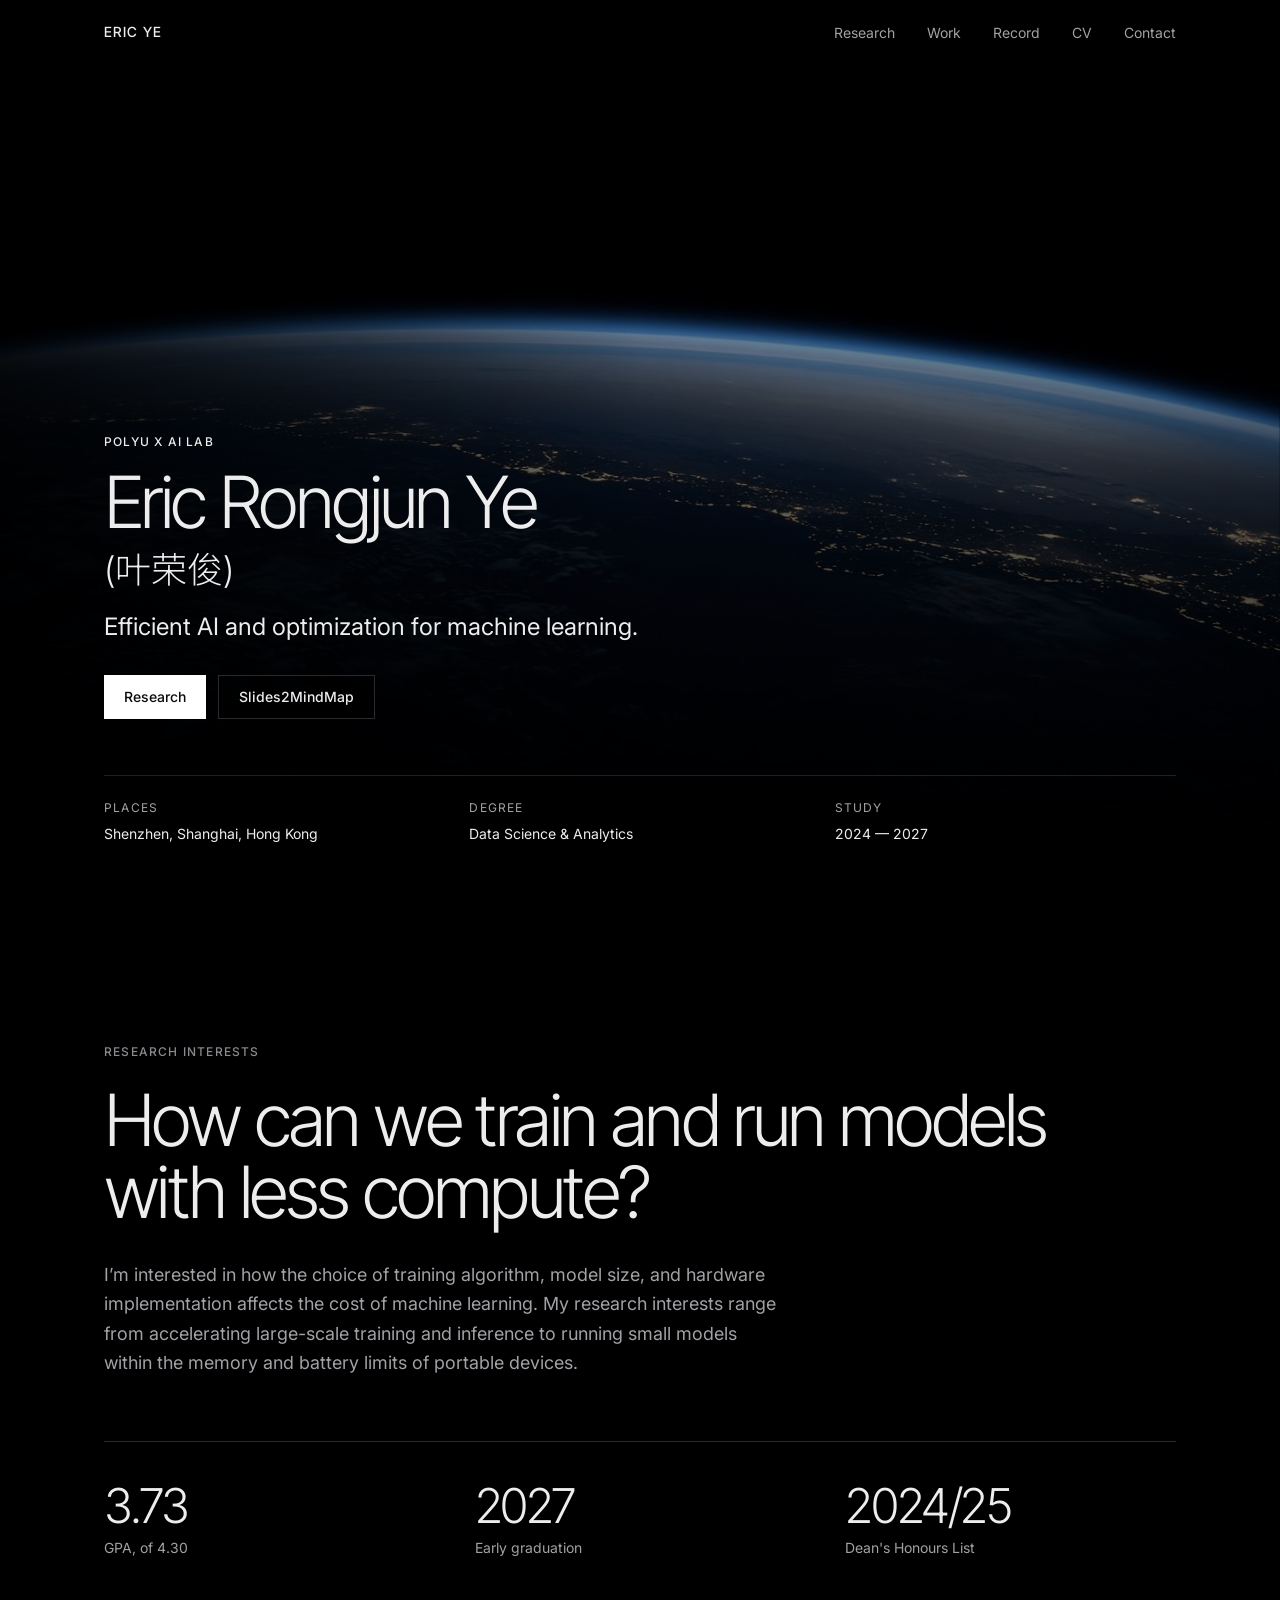
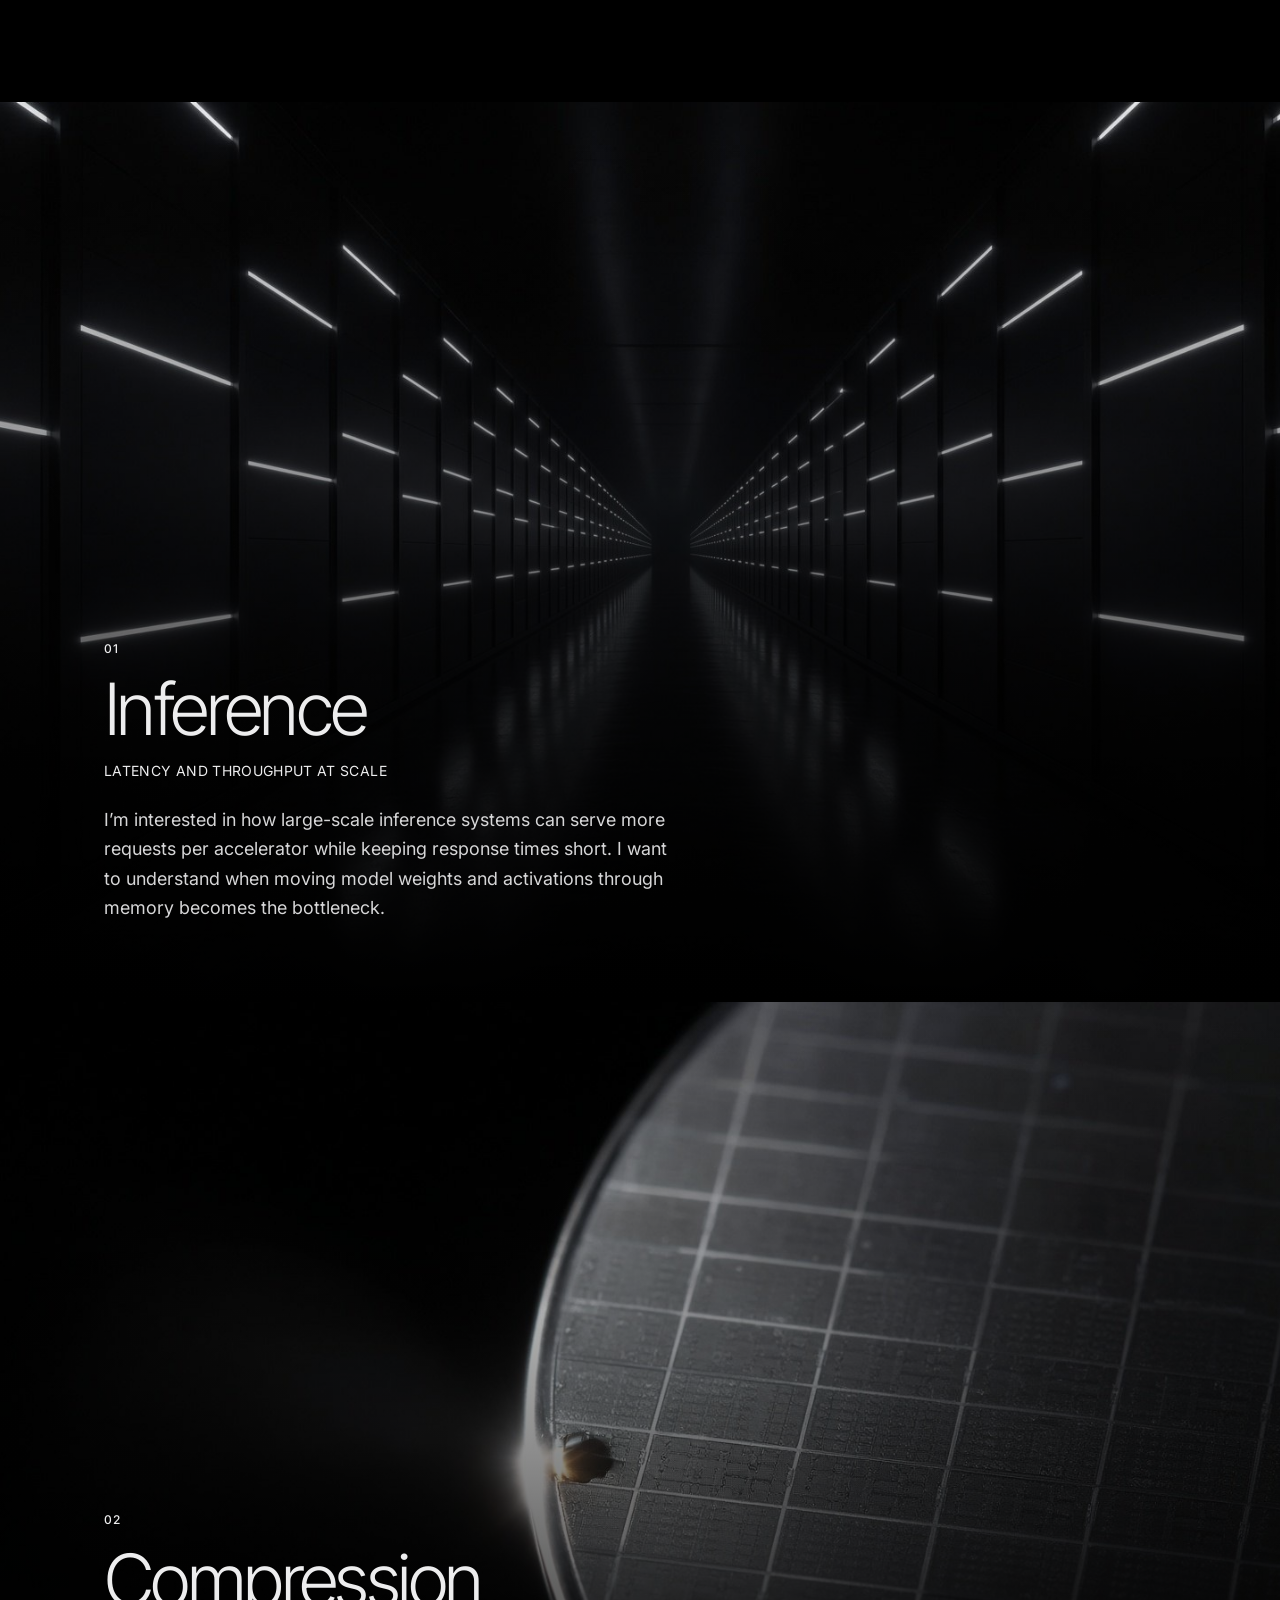
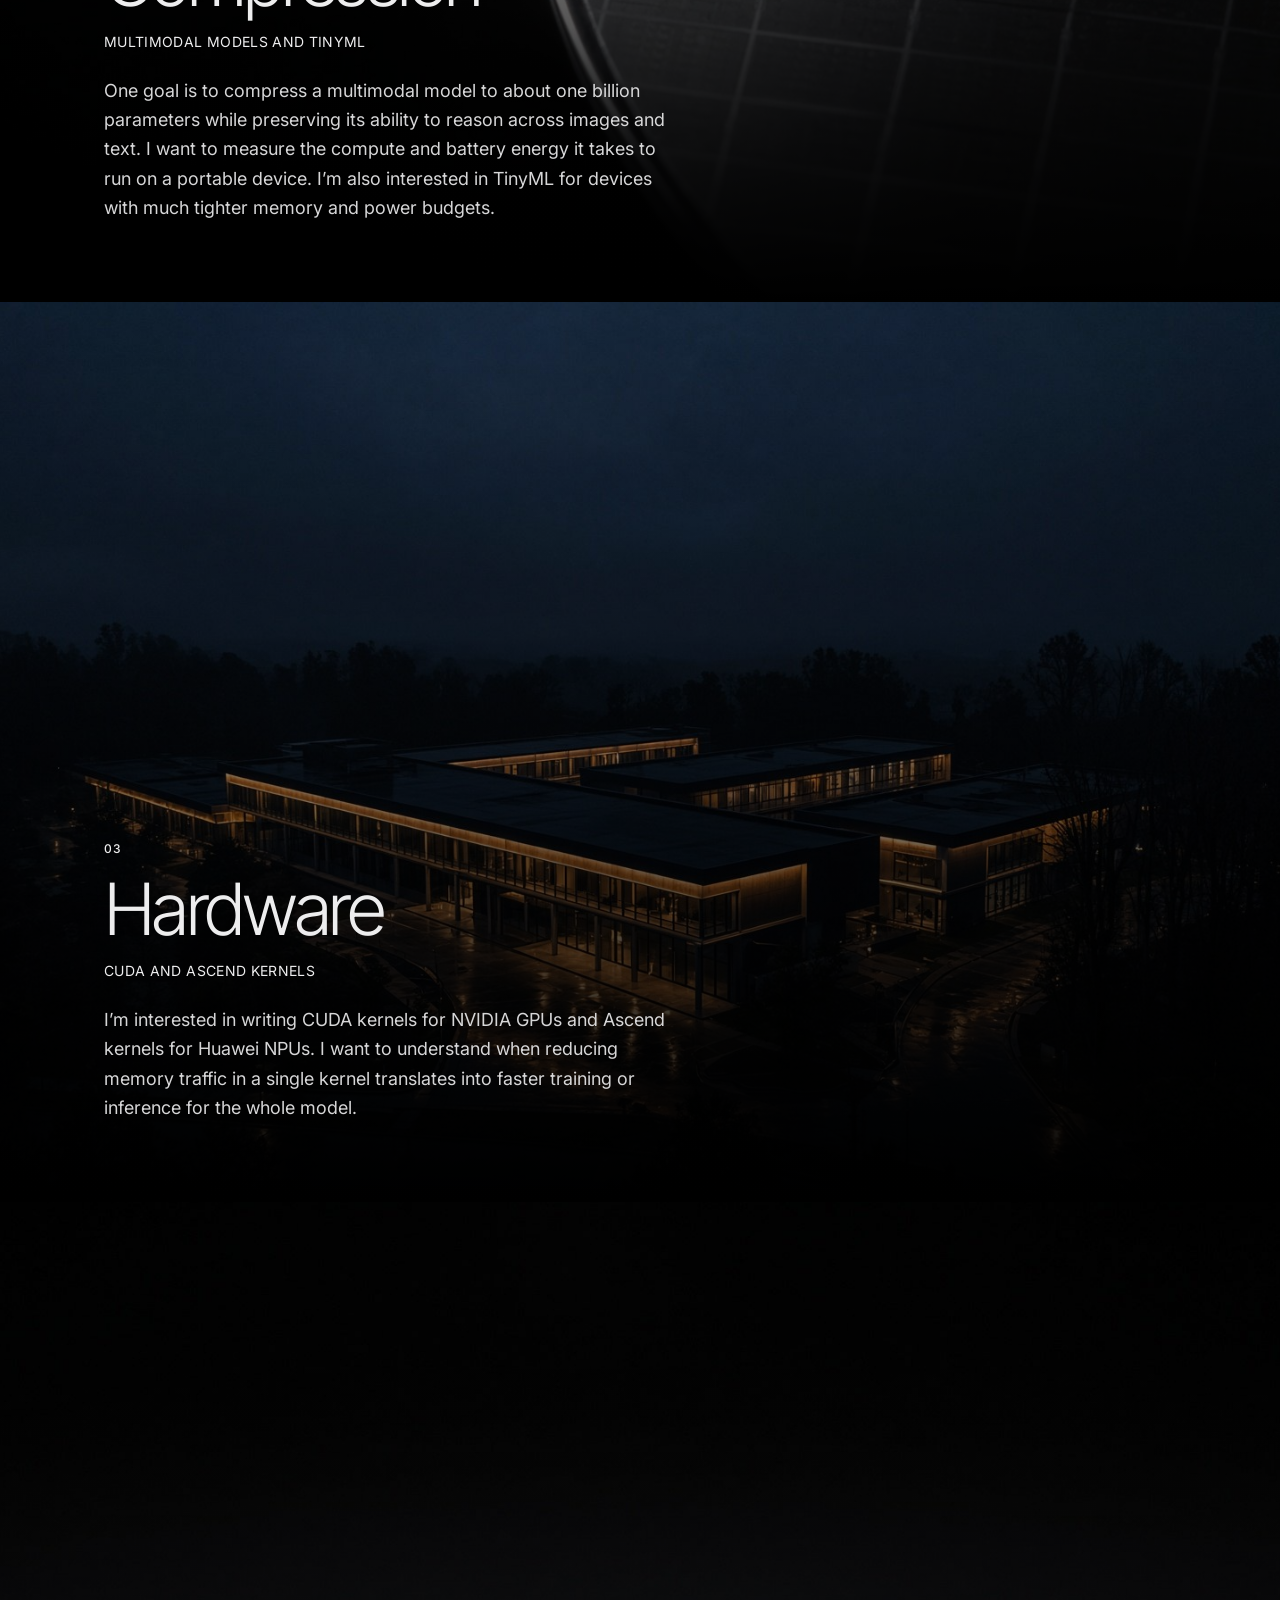
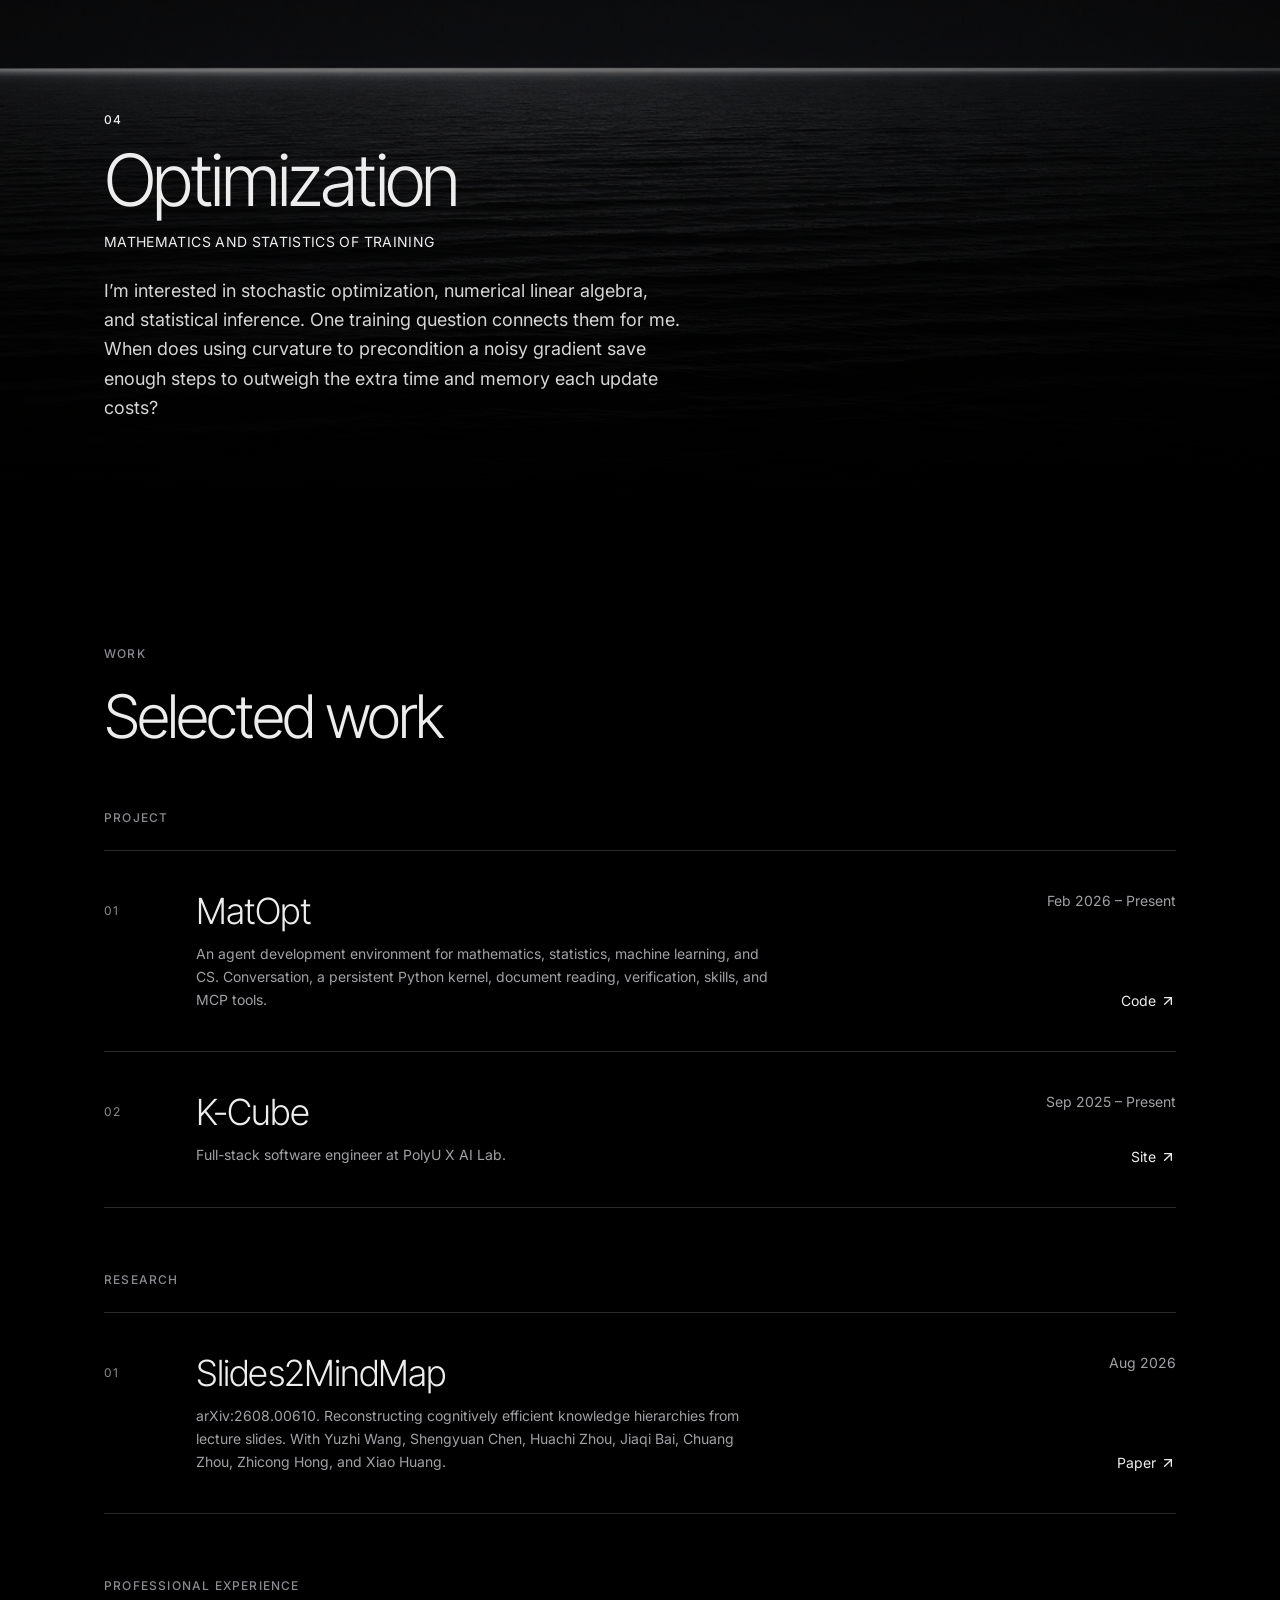
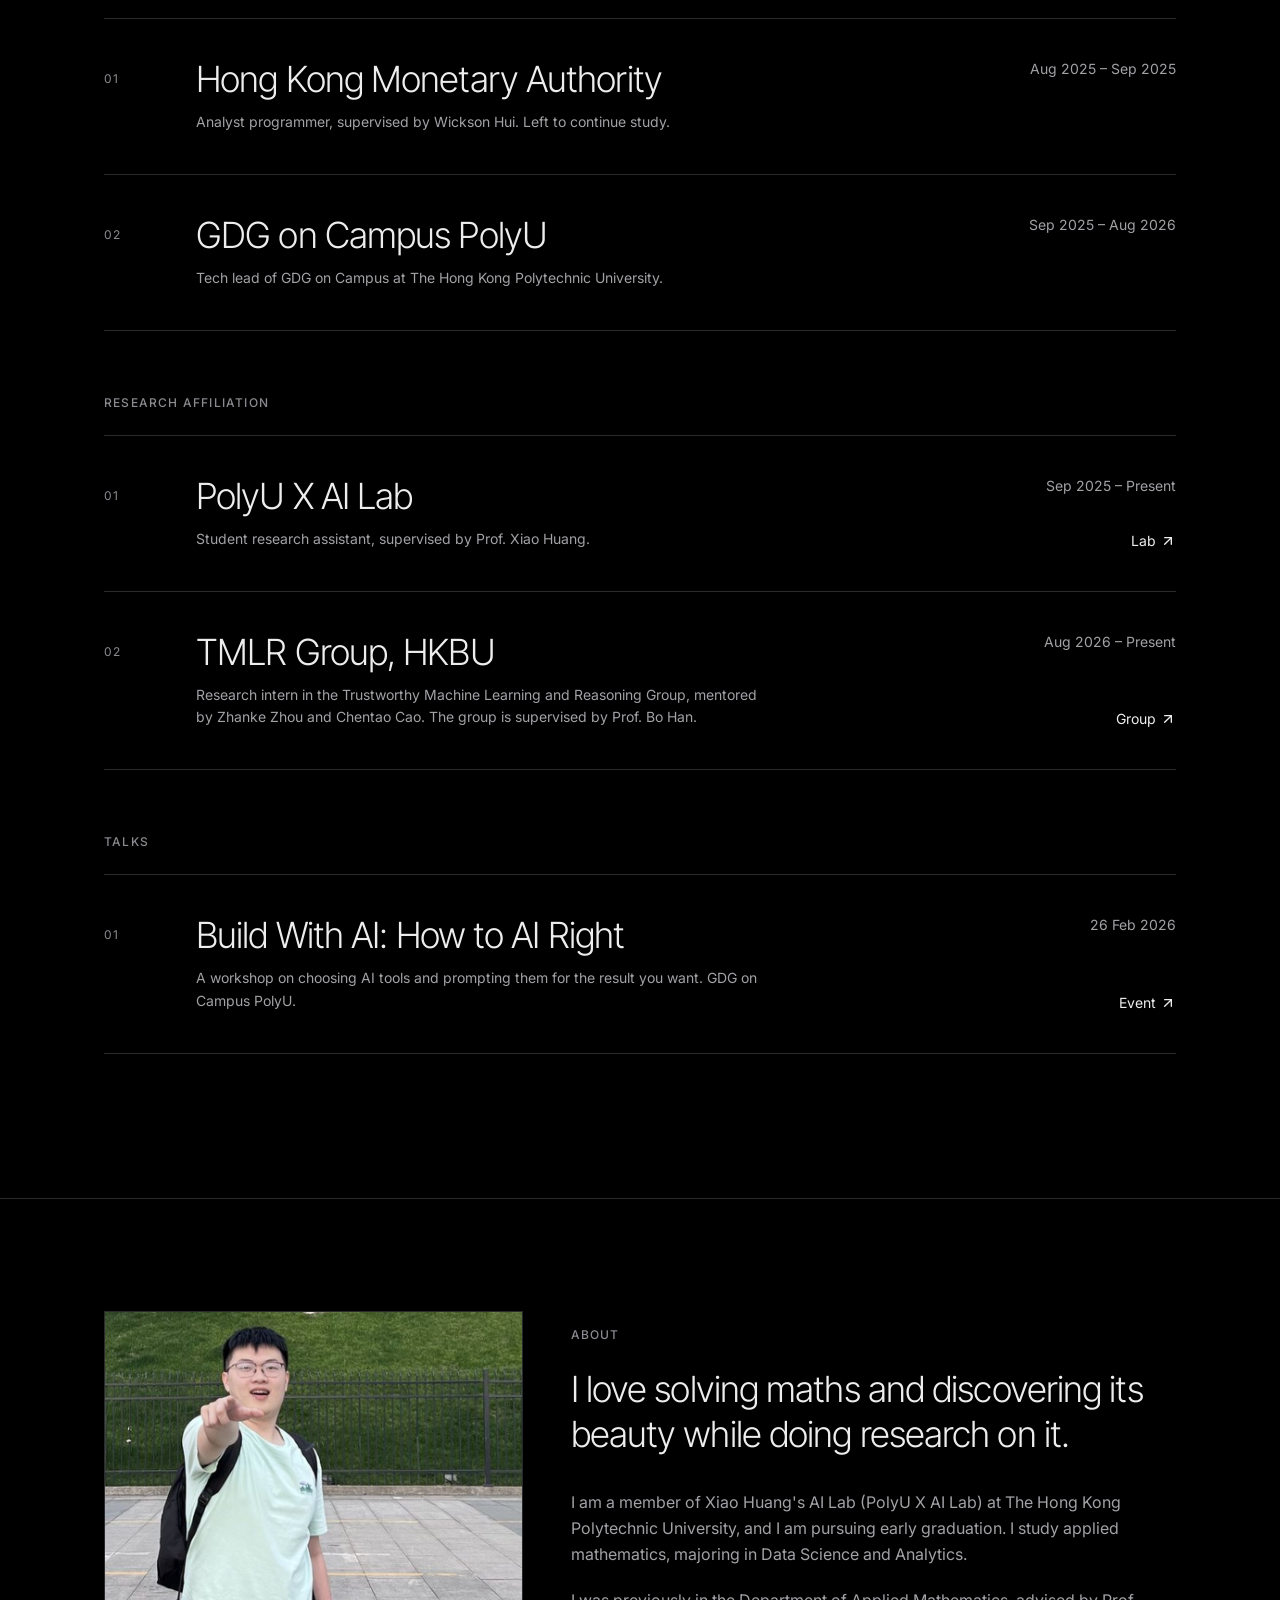
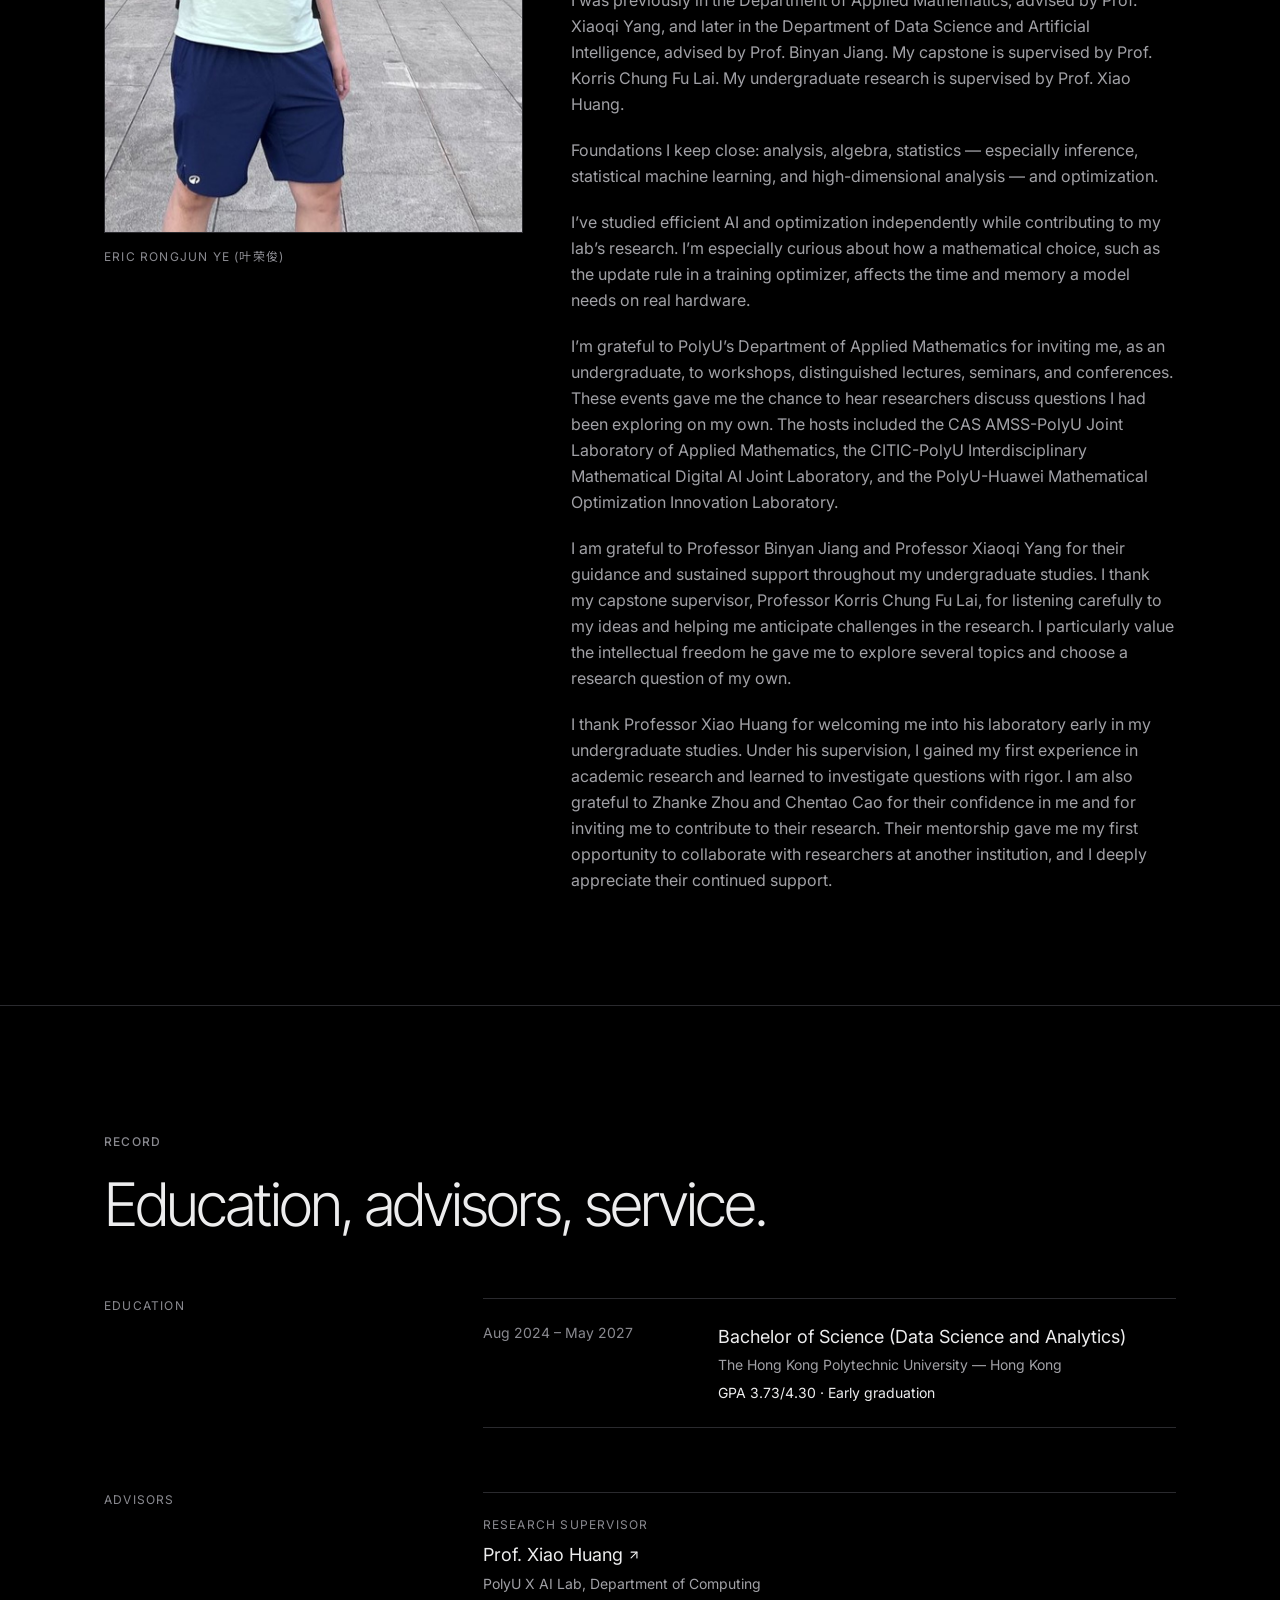
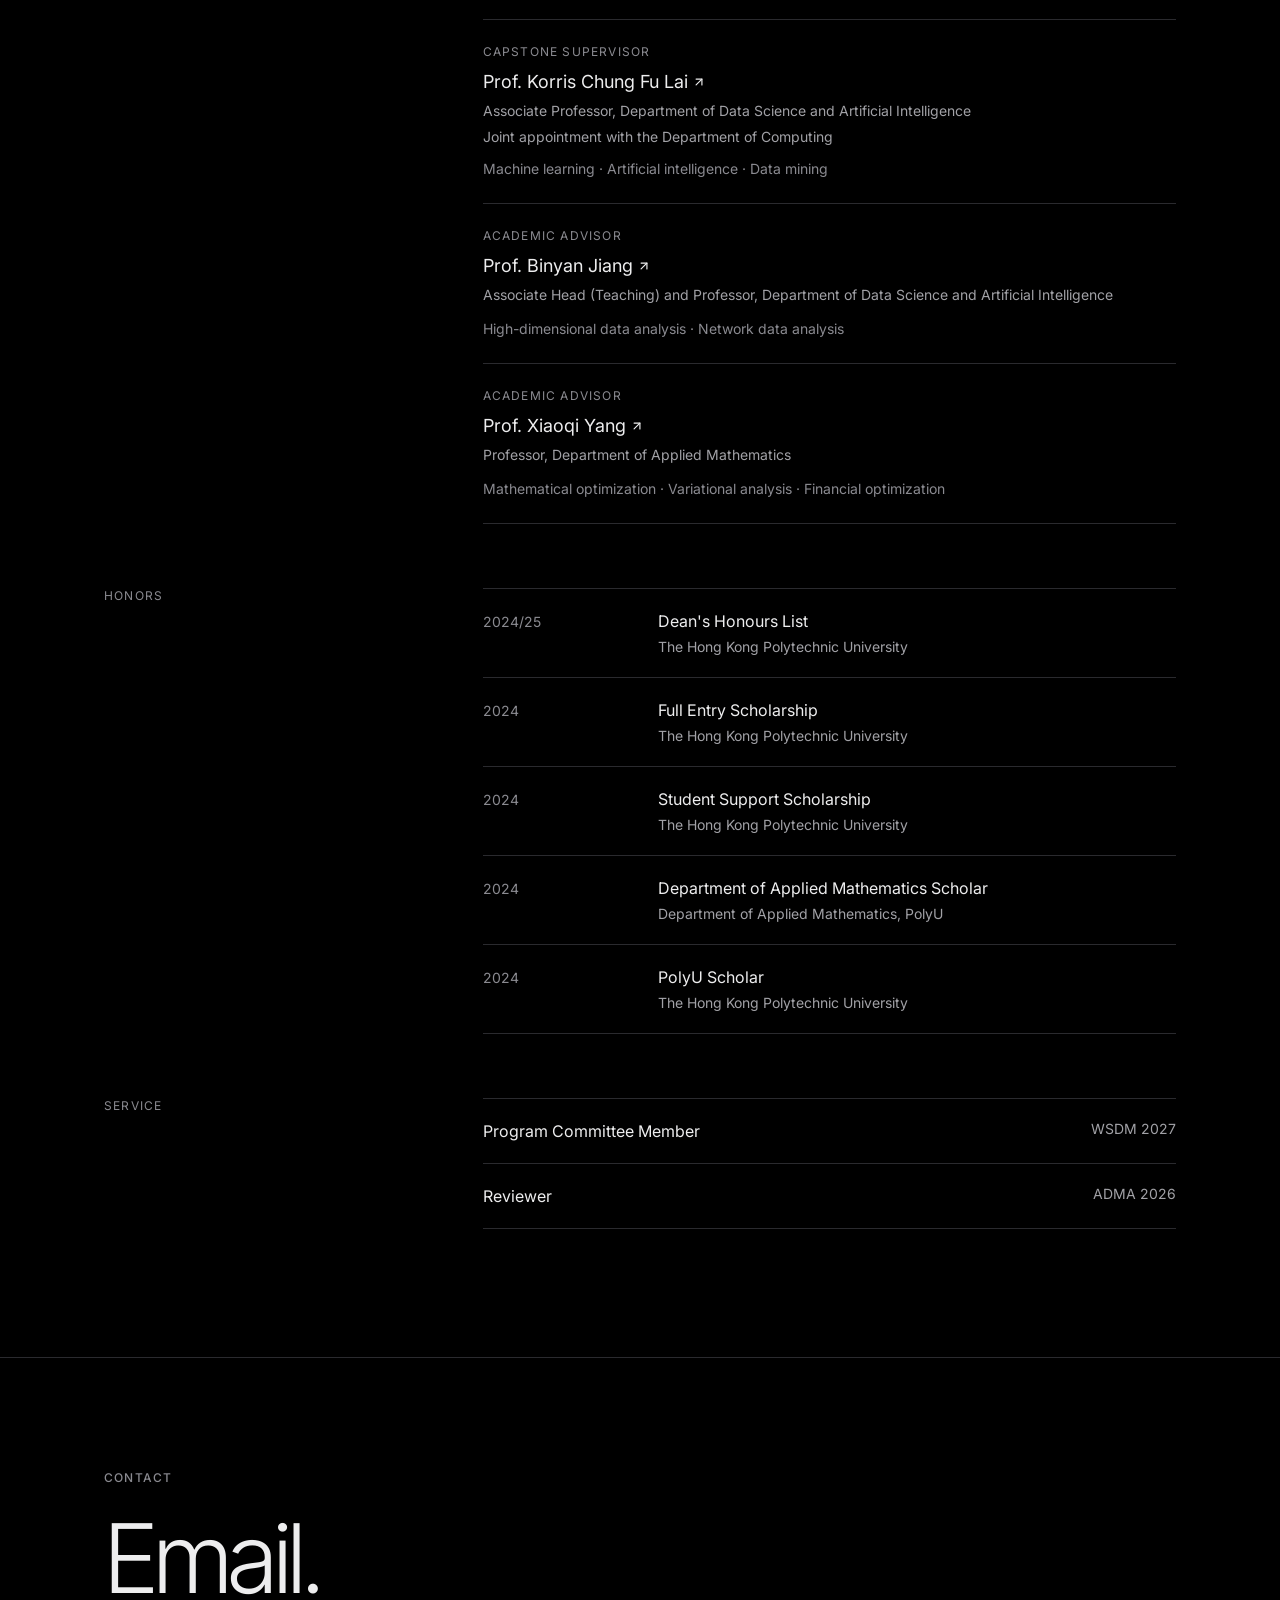
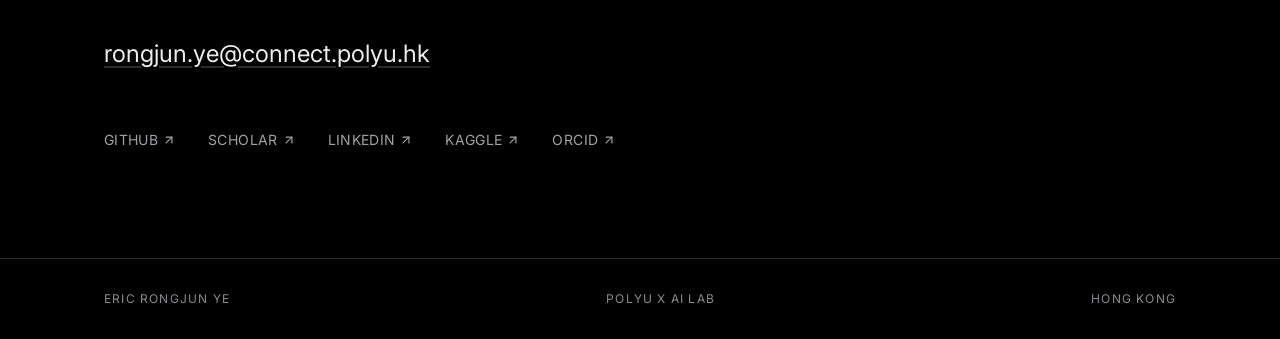
==== commit 9f84e95a: "Clarify research interests and acknowledge academic mentors" ====
--- a/index.html
+++ b/index.html
@@ -1 +1 @@
-<!DOCTYPE html><html lang="en"><head><meta name="twitter:card" content="summary_large_image"><meta property="og:title" content="Eric Rongjun Ye"><meta charSet="utf-8"/><meta name="viewport" content="width=device-width, initial-scale=1"/><link rel="preload" as="image" href="/hero-earth.jpg"/><link rel="preload" as="image" href="/chapter-inference.jpg"/><link rel="preload" as="image" href="/chapter-silicon.jpg"/><link rel="preload" as="image" href="/chapter-campus.jpg"/><link rel="preload" as="image" href="/chapter-horizon.jpg"/><link rel="preload" as="image" href="/portrait.jpg"/><link rel="stylesheet" href="/assets/styles-CRn52IbA.css" data-precedence="default"/><link rel="stylesheet" href="https://fonts.googleapis.com/css2?family=Inter+Tight:wght@300;400;500&amp;family=Inter:wght@400;500;600&amp;family=Noto+Sans+SC:wght@300;400&amp;display=swap" data-precedence="default"/><title>Eric Rongjun Ye</title><meta name="description" content="Eric Rongjun Ye (叶荣俊) is an undergraduate researcher at PolyU X AI Lab, working on efficient machine learning systems, model acceleration, and statistical machine learning."/><meta name="author" content="Eric Rongjun Ye"/><meta name="theme-color" content="#000000"/><link rel="modulepreload" href="/assets/index-BF53gRLM.js"/><link rel="modulepreload" href="/assets/routes-Ci45Yymq.js"/><link rel="modulepreload" href="/assets/nav-rzY6HorB.js"/><link rel="icon" type="image/svg+xml" href="/favicon.svg?v=4"/><link rel="preconnect" href="https://fonts.googleapis.com"/><link rel="preconnect" href="https://fonts.gstatic.com" crossorigin="anonymous"/><meta name="apple-mobile-web-app-title" content="Eric Rongjun Ye"><meta name="apple-mobile-web-app-status-bar-style" content="black"></head><body><!--$--><div class="bg-bg text-fg"><a href="#research" class="sr-only focus:not-sr-only focus:fixed focus:top-4 focus:left-4 focus:z-50 focus:bg-paper focus:px-4 focus:py-2 focus:text-ink">Skip to research</a><div class="fixed inset-x-0 top-0 z-50 h-px origin-left bg-fg" style="transform:scaleX(0)" aria-hidden="true"></div><header class="fixed inset-x-0 top-0 z-40 bg-linear-to-b from-bg via-bg/50 to-transparent"><nav class="mx-auto flex h-16 max-w-6xl items-center justify-between px-6 md:px-10" aria-label="Primary"><a class="font-display text-sm font-medium tracking-widest text-fg active" href="/" data-status="active" aria-current="page">ERIC YE</a><ul class="hidden items-center gap-8 md:flex"><li><a href="/#research" class="text-sm text-muted transition-colors duration-200 hover:text-fg">Research</a></li><li><a href="/#work" class="text-sm text-muted transition-colors duration-200 hover:text-fg">Work</a></li><li><a href="/#record" class="text-sm text-muted transition-colors duration-200 hover:text-fg">Record</a></li><li><a href="/cv/" class="text-sm text-muted transition-colors duration-200 hover:text-fg">CV</a></li><li><a href="/#contact" class="text-sm text-muted transition-colors duration-200 hover:text-fg">Contact</a></li></ul><button type="button" class="inline-flex size-11 items-center justify-center text-fg md:hidden" aria-expanded="false" aria-label="Open menu"><svg xmlns="http://www.w3.org/2000/svg" width="20" height="20" viewBox="0 0 24 24" fill="none" stroke="currentColor" stroke-width="2" stroke-linecap="round" stroke-linejoin="round" class="lucide lucide-menu" aria-hidden="true"><path d="M4 12h16"></path><path d="M4 18h16"></path><path d="M4 6h16"></path></svg></button></nav></header><section class="relative flex min-h-svh items-end overflow-hidden"><img src="/hero-earth.jpg" alt="Earth’s night limb from orbit, city lights along a dark coast." class="kenburns absolute inset-0 h-full w-full object-cover"/><div class="absolute inset-0 bg-linear-to-t from-bg via-bg/55 to-bg/10"></div><div class="absolute inset-0 bg-linear-to-r from-bg/80 via-transparent to-transparent"></div><div class="relative z-10 mx-auto w-full max-w-6xl px-6 pt-28 pb-10 md:px-10 md:pb-14"><p class="rise text-xs font-medium tracking-widest text-fg uppercase">PolyU X AI Lab</p><h1 class="rise rise-2 mt-4 font-display text-5xl leading-none font-light tracking-tighter text-fg sm:text-6xl md:text-7xl">Eric Rongjun Ye<span class="mt-3 block text-2xl tracking-normal text-fg sm:text-3xl md:text-4xl">(<!-- -->叶荣俊<!-- -->)</span></h1><p class="rise rise-3 mt-5 max-w-xl text-lg leading-snug text-fg md:text-2xl">Efficient machine learning systems.</p><div class="rise rise-4 mt-8 flex flex-wrap gap-3"><a class="inline-flex h-11 items-center bg-paper px-5 text-sm font-medium text-ink transition-colors duration-200 hover:bg-fg active:scale-[0.96]" href="#research">Research</a><a class="inline-flex h-11 items-center border border-line bg-bg/40 px-5 text-sm font-medium text-fg backdrop-blur-sm transition-colors duration-200 hover:border-fg hover:bg-fg hover:text-ink active:scale-[0.96]" href="https://arxiv.org/abs/2608.00610" target="_blank" rel="noreferrer">Slides2MindMap</a></div><dl class="mt-14 grid grid-cols-2 gap-6 border-t border-line/80 pt-6 sm:grid-cols-3"><div><dt class="text-xs tracking-widest text-muted uppercase">Places</dt><dd class="mt-2 text-sm text-fg">Shenzhen, Shanghai, Hong Kong</dd></div><div><dt class="text-xs tracking-widest text-muted uppercase">Degree</dt><dd class="mt-2 text-sm text-fg">Data Science &amp; Analytics</dd></div><div class="col-span-2 sm:col-span-1"><dt class="text-xs tracking-widest text-muted uppercase">Study</dt><dd class="mt-2 text-sm text-fg">2024 — 2027</dd></div></dl></div></section><section class="mx-auto max-w-6xl px-6 py-28 md:px-10 md:py-36"><p class="text-xs font-medium tracking-widest text-faint uppercase">Focus</p><h2 class="mt-6 max-w-5xl font-display text-4xl leading-none font-light tracking-tighter text-fg sm:text-6xl md:text-7xl">Large models should not need large machines.</h2><p class="mt-8 max-w-2xl text-lg leading-relaxed text-muted">I design algorithms and systems that make large-scale machine learning faster, more memory-efficient, and cheaper to run — inference, compression, hardware-aware methods, and the statistics underneath them.</p><dl class="mt-16 grid gap-10 border-t border-line pt-10 sm:grid-cols-3"><div><dt class="font-display text-5xl font-light tracking-tighter text-fg">3.73</dt><dd class="mt-2 text-sm text-muted">GPA, of <!-- -->4.30</dd></div><div><dt class="font-display text-5xl font-light tracking-tighter text-fg">2027</dt><dd class="mt-2 text-sm text-muted">Early graduation</dd></div><div><dt class="font-display text-5xl font-light tracking-tighter text-fg">2024/25</dt><dd class="mt-2 text-sm text-muted">Dean&#x27;s Honours List</dd></div></dl></section><div id="research"><section id="inference" class="relative flex min-h-svh items-end overflow-hidden"><img src="/chapter-inference.jpg" alt="A dark corridor of black panels lined with thin white lights, receding to a single vanishing point." class="absolute inset-0 h-full w-full object-cover"/><div class="absolute inset-0 bg-linear-to-t from-bg via-bg/45 to-transparent"></div><div class="relative z-10 mx-auto w-full max-w-6xl px-6 pt-24 pb-16 md:px-10 md:pb-20"><p class="text-xs font-medium tracking-widest text-fg uppercase">01</p><h2 class="mt-4 font-display text-5xl leading-none font-light tracking-tighter text-fg md:text-7xl">Inference</h2><p class="mt-4 text-sm tracking-wide text-fg uppercase">Model inference and acceleration</p><p class="mt-6 max-w-xl text-lg leading-relaxed text-fg/90">The forward pass is where a model spends its life. I work on algorithms and systems that cut latency and raise throughput, without pretending the hardware is free.</p></div></section><section id="compression" class="relative flex min-h-svh items-end overflow-hidden"><img src="/chapter-silicon.jpg" alt="A silicon wafer edge catching a single hard light against a black field." class="absolute inset-0 h-full w-full object-cover"/><div class="absolute inset-0 bg-linear-to-t from-bg via-bg/45 to-transparent"></div><div class="relative z-10 mx-auto w-full max-w-6xl px-6 pt-24 pb-16 md:px-10 md:pb-20"><p class="text-xs font-medium tracking-widest text-fg uppercase">02</p><h2 class="mt-4 font-display text-5xl leading-none font-light tracking-tighter text-fg md:text-7xl">Compression</h2><p class="mt-4 text-sm tracking-wide text-fg uppercase">Model compression and efficient algorithms</p><p class="mt-6 max-w-xl text-lg leading-relaxed text-fg/90">Smaller models that still do the work. Memory is the constraint. Compression is how a large model fits the machine you actually have.</p></div></section><section id="hardware" class="relative flex min-h-svh items-end overflow-hidden"><img src="/chapter-campus.jpg" alt="An aerial night view of a low computing campus, warm linear lights reflected on wet pavement." class="absolute inset-0 h-full w-full object-cover"/><div class="absolute inset-0 bg-linear-to-t from-bg via-bg/45 to-transparent"></div><div class="relative z-10 mx-auto w-full max-w-6xl px-6 pt-24 pb-16 md:px-10 md:pb-20"><p class="text-xs font-medium tracking-widest text-fg uppercase">03</p><h2 class="mt-4 font-display text-5xl leading-none font-light tracking-tighter text-fg md:text-7xl">Hardware</h2><p class="mt-4 text-sm tracking-wide text-fg uppercase">GPU computing and hardware-aware learning</p><p class="mt-6 max-w-xl text-lg leading-relaxed text-fg/90">Compute is a physical object. Methods that ignore bandwidth, kernels, and the memory hierarchy are theories about a different machine.</p></div></section><section id="statistics" class="relative flex min-h-svh items-end overflow-hidden"><img src="/chapter-horizon.jpg" alt="A black sea meeting a black sky along one thin white horizon." class="absolute inset-0 h-full w-full object-cover"/><div class="absolute inset-0 bg-linear-to-t from-bg via-bg/45 to-transparent"></div><div class="relative z-10 mx-auto w-full max-w-6xl px-6 pt-24 pb-16 md:px-10 md:pb-20"><p class="text-xs font-medium tracking-widest text-fg uppercase">04</p><h2 class="mt-4 font-display text-5xl leading-none font-light tracking-tighter text-fg md:text-7xl">Statistics</h2><p class="mt-4 text-sm tracking-wide text-fg uppercase">Statistical machine learning and optimization</p><p class="mt-6 max-w-xl text-lg leading-relaxed text-fg/90">Analysis, algebra, inference, and optimization — the part underneath the systems. The maths is not a preface. It is the work.</p></div></section></div><section id="work" class="scroll-mt-16 mx-auto max-w-6xl px-6 py-28 md:px-10 md:py-36"><p class="text-xs font-medium tracking-widest text-faint uppercase">Work</p><h2 class="mt-6 font-display text-4xl font-light tracking-tighter text-fg md:text-6xl">Selected work</h2><div class="mt-4"><div class="mt-16"><h3 class="text-xs font-medium tracking-widest text-faint uppercase">Project</h3><div class="mt-6 border-t border-line"><a href="https://github.com/ericyerongjun/matopt" target="_blank" rel="noreferrer" class="grid gap-4 border-b border-line py-8 transition-colors duration-200 md:grid-cols-12 md:gap-8 md:py-10 hover:bg-fg/5"><p class="text-xs tracking-widest text-faint md:col-span-1 md:pt-3">01</p><div class="md:col-span-7"><h3 class="font-display text-3xl font-light tracking-tight text-fg md:text-4xl">MatOpt</h3><p class="mt-3 max-w-xl text-sm leading-relaxed text-muted">An agent development environment for mathematics, statistics, machine learning, and CS. Conversation, a persistent Python kernel, document reading, verification, skills, and MCP tools.</p></div><div class="flex items-start justify-between gap-4 md:col-span-4 md:flex-col md:items-end"><p class="text-sm text-muted">Feb 2026 – Present</p><span class="inline-flex items-center gap-1 text-sm text-fg">Code<svg xmlns="http://www.w3.org/2000/svg" width="16" height="16" viewBox="0 0 24 24" fill="none" stroke="currentColor" stroke-width="2" stroke-linecap="round" stroke-linejoin="round" class="lucide lucide-arrow-up-right" aria-hidden="true"><path d="M7 7h10v10"></path><path d="M7 17 17 7"></path></svg></span></div></a><a href="https://www.polyu.edu.hk/comp/kcube/welcome" target="_blank" rel="noreferrer" class="grid gap-4 border-b border-line py-8 transition-colors duration-200 md:grid-cols-12 md:gap-8 md:py-10 hover:bg-fg/5"><p class="text-xs tracking-widest text-faint md:col-span-1 md:pt-3">02</p><div class="md:col-span-7"><h3 class="font-display text-3xl font-light tracking-tight text-fg md:text-4xl">K-Cube</h3><p class="mt-3 max-w-xl text-sm leading-relaxed text-muted">Full-stack software engineer at PolyU X AI Lab.</p></div><div class="flex items-start justify-between gap-4 md:col-span-4 md:flex-col md:items-end"><p class="text-sm text-muted">Sep 2025 – Present</p><span class="inline-flex items-center gap-1 text-sm text-fg">Site<svg xmlns="http://www.w3.org/2000/svg" width="16" height="16" viewBox="0 0 24 24" fill="none" stroke="currentColor" stroke-width="2" stroke-linecap="round" stroke-linejoin="round" class="lucide lucide-arrow-up-right" aria-hidden="true"><path d="M7 7h10v10"></path><path d="M7 17 17 7"></path></svg></span></div></a></div></div><div class="mt-16"><h3 class="text-xs font-medium tracking-widest text-faint uppercase">Research</h3><div class="mt-6 border-t border-line"><a href="https://arxiv.org/abs/2608.00610" target="_blank" rel="noreferrer" class="grid gap-4 border-b border-line py-8 transition-colors duration-200 md:grid-cols-12 md:gap-8 md:py-10 hover:bg-fg/5"><p class="text-xs tracking-widest text-faint md:col-span-1 md:pt-3">01</p><div class="md:col-span-7"><h3 class="font-display text-3xl font-light tracking-tight text-fg md:text-4xl">Slides2MindMap</h3><p class="mt-3 max-w-xl text-sm leading-relaxed text-muted">arXiv:2608.00610. Reconstructing cognitively efficient knowledge hierarchies from lecture slides. With Yuzhi Wang, Shengyuan Chen, Huachi Zhou, Jiaqi Bai, Chuang Zhou, Zhicong Hong, and Xiao Huang.</p></div><div class="flex items-start justify-between gap-4 md:col-span-4 md:flex-col md:items-end"><p class="text-sm text-muted">Aug 2026</p><span class="inline-flex items-center gap-1 text-sm text-fg">Paper<svg xmlns="http://www.w3.org/2000/svg" width="16" height="16" viewBox="0 0 24 24" fill="none" stroke="currentColor" stroke-width="2" stroke-linecap="round" stroke-linejoin="round" class="lucide lucide-arrow-up-right" aria-hidden="true"><path d="M7 7h10v10"></path><path d="M7 17 17 7"></path></svg></span></div></a></div></div><div class="mt-16"><h3 class="text-xs font-medium tracking-widest text-faint uppercase">Professional experience</h3><div class="mt-6 border-t border-line"><article class="grid gap-4 border-b border-line py-8 transition-colors duration-200 md:grid-cols-12 md:gap-8 md:py-10 hover:bg-fg/5"><p class="text-xs tracking-widest text-faint md:col-span-1 md:pt-3">01</p><div class="md:col-span-7"><h3 class="font-display text-3xl font-light tracking-tight text-fg md:text-4xl">Hong Kong Monetary Authority</h3><p class="mt-3 max-w-xl text-sm leading-relaxed text-muted">Analyst programmer, supervised by Wickson Hui. Left to continue study.</p></div><div class="flex items-start justify-between gap-4 md:col-span-4 md:flex-col md:items-end"><p class="text-sm text-muted">Aug 2025 – Sep 2025</p></div></article><article class="grid gap-4 border-b border-line py-8 transition-colors duration-200 md:grid-cols-12 md:gap-8 md:py-10 hover:bg-fg/5"><p class="text-xs tracking-widest text-faint md:col-span-1 md:pt-3">02</p><div class="md:col-span-7"><h3 class="font-display text-3xl font-light tracking-tight text-fg md:text-4xl">GDG on Campus PolyU</h3><p class="mt-3 max-w-xl text-sm leading-relaxed text-muted">Tech lead of GDG on Campus at The Hong Kong Polytechnic University.</p></div><div class="flex items-start justify-between gap-4 md:col-span-4 md:flex-col md:items-end"><p class="text-sm text-muted">Sep 2025 – Aug 2026</p></div></article></div></div><div class="mt-16"><h3 class="text-xs font-medium tracking-widest text-faint uppercase">Research affiliation</h3><div class="mt-6 border-t border-line"><a href="https://web.comp.polyu.edu.hk/xiaohuang/" target="_blank" rel="noreferrer" class="grid gap-4 border-b border-line py-8 transition-colors duration-200 md:grid-cols-12 md:gap-8 md:py-10 hover:bg-fg/5"><p class="text-xs tracking-widest text-faint md:col-span-1 md:pt-3">01</p><div class="md:col-span-7"><h3 class="font-display text-3xl font-light tracking-tight text-fg md:text-4xl">PolyU X AI Lab</h3><p class="mt-3 max-w-xl text-sm leading-relaxed text-muted">Student research assistant, supervised by Prof. Xiao Huang.</p></div><div class="flex items-start justify-between gap-4 md:col-span-4 md:flex-col md:items-end"><p class="text-sm text-muted">Sep 2025 – Present</p><span class="inline-flex items-center gap-1 text-sm text-fg">Lab<svg xmlns="http://www.w3.org/2000/svg" width="16" height="16" viewBox="0 0 24 24" fill="none" stroke="currentColor" stroke-width="2" stroke-linecap="round" stroke-linejoin="round" class="lucide lucide-arrow-up-right" aria-hidden="true"><path d="M7 7h10v10"></path><path d="M7 17 17 7"></path></svg></span></div></a><a href="https://bhanml.github.io/group.html" target="_blank" rel="noreferrer" class="grid gap-4 border-b border-line py-8 transition-colors duration-200 md:grid-cols-12 md:gap-8 md:py-10 hover:bg-fg/5"><p class="text-xs tracking-widest text-faint md:col-span-1 md:pt-3">02</p><div class="md:col-span-7"><h3 class="font-display text-3xl font-light tracking-tight text-fg md:text-4xl">TMLR Group, HKBU</h3><p class="mt-3 max-w-xl text-sm leading-relaxed text-muted">Research intern in the Trustworthy Machine Learning and Reasoning Group, mentored by Zhanke Zhou and Chentao Cao. The group is supervised by Prof. Bo Han.</p></div><div class="flex items-start justify-between gap-4 md:col-span-4 md:flex-col md:items-end"><p class="text-sm text-muted">Aug 2026 – Present</p><span class="inline-flex items-center gap-1 text-sm text-fg">Group<svg xmlns="http://www.w3.org/2000/svg" width="16" height="16" viewBox="0 0 24 24" fill="none" stroke="currentColor" stroke-width="2" stroke-linecap="round" stroke-linejoin="round" class="lucide lucide-arrow-up-right" aria-hidden="true"><path d="M7 7h10v10"></path><path d="M7 17 17 7"></path></svg></span></div></a></div></div><div class="mt-16"><h3 class="text-xs font-medium tracking-widest text-faint uppercase">Talks</h3><div class="mt-6 border-t border-line"><a href="https://gdg.community.dev/events/details/google-gdg-on-campus-hong-kong-polytechnic-university-hong-kong-hong-kong-presents-build-with-ai-how-to-ai-right/" target="_blank" rel="noreferrer" class="grid gap-4 border-b border-line py-8 transition-colors duration-200 md:grid-cols-12 md:gap-8 md:py-10 hover:bg-fg/5"><p class="text-xs tracking-widest text-faint md:col-span-1 md:pt-3">01</p><div class="md:col-span-7"><h3 class="font-display text-3xl font-light tracking-tight text-fg md:text-4xl">Build With AI: How to AI Right</h3><p class="mt-3 max-w-xl text-sm leading-relaxed text-muted">A workshop on choosing AI tools and prompting them for the result you want. GDG on Campus PolyU.</p></div><div class="flex items-start justify-between gap-4 md:col-span-4 md:flex-col md:items-end"><p class="text-sm text-muted">26 Feb 2026</p><span class="inline-flex items-center gap-1 text-sm text-fg">Event<svg xmlns="http://www.w3.org/2000/svg" width="16" height="16" viewBox="0 0 24 24" fill="none" stroke="currentColor" stroke-width="2" stroke-linecap="round" stroke-linejoin="round" class="lucide lucide-arrow-up-right" aria-hidden="true"><path d="M7 7h10v10"></path><path d="M7 17 17 7"></path></svg></span></div></a></div></div></div></section><section class="border-t border-line"><div class="mx-auto grid max-w-6xl gap-12 px-6 py-20 md:grid-cols-12 md:px-10 md:py-28"><figure class="md:col-span-5"><div class="overflow-hidden border border-line"><img src="/portrait.jpg" alt="Eric Rongjun Ye, standing outdoors and pointing toward the camera." class="w-full"/></div><figcaption class="mt-4 text-xs tracking-widest text-faint uppercase">Eric Rongjun Ye<!-- --> (<!-- -->叶荣俊<!-- -->)</figcaption></figure><div class="md:col-span-7 md:pt-4"><p class="text-xs font-medium tracking-widest text-faint uppercase">About</p><p class="mt-6 font-display text-3xl leading-tight font-light tracking-tight text-fg md:text-4xl">I love solving maths and discovering its beauty while doing research on it.</p><div class="mt-8 space-y-5 text-base leading-relaxed text-muted"><p>I am a member of Xiao Huang&#x27;s AI Lab (<!-- -->PolyU X AI Lab<!-- -->) at <!-- -->The Hong Kong Polytechnic University<!-- -->, and I am pursuing early graduation. I study applied mathematics, majoring in Data Science and Analytics.</p><p>I was previously in the Department of Applied Mathematics, advised by Prof. Xiaoqi Yang, and later in the Department of Data Science and Artificial Intelligence, advised by Prof. Binyan Jiang. My capstone is supervised by Prof. Korris Chung Fu Lai. My undergraduate research is supervised by Prof. Xiao Huang.</p><p>Foundations I keep close: analysis, algebra, statistics — especially inference, statistical machine learning, and high-dimensional analysis — and optimization.</p></div></div></div></section><section id="record" class="scroll-mt-16 border-t border-line"><div class="mx-auto max-w-6xl px-6 py-24 md:px-10 md:py-32"><p class="text-xs font-medium tracking-widest text-faint uppercase">Record</p><h2 class="mt-6 font-display text-4xl font-light tracking-tighter text-fg md:text-6xl">Education, advisors, service.</h2><div class="mt-16 grid gap-16 md:grid-cols-12"><div class="md:col-span-4"><h3 class="text-xs tracking-widest text-faint uppercase">Education</h3></div><div class="border-t border-line md:col-span-8"><div class="grid gap-3 border-b border-line py-6 md:grid-cols-3"><p class="text-sm text-faint md:col-span-1">Aug 2024 – May 2027</p><div class="md:col-span-2"><p class="text-lg text-fg">Bachelor of Science (Data Science and Analytics)</p><p class="mt-1 text-sm text-muted">The Hong Kong Polytechnic University<!-- --> — <!-- -->Hong Kong</p><p class="mt-2 text-sm text-fg">GPA <!-- -->3.73<!-- -->/<!-- -->4.30<!-- --> · <!-- -->Early graduation</p></div></div></div></div><div class="mt-16 grid gap-16 md:grid-cols-12"><div class="md:col-span-4"><h3 class="text-xs tracking-widest text-faint uppercase">Advisors</h3></div><div class="border-t border-line md:col-span-8"><div class="border-b border-line py-6"><p class="text-xs tracking-widest text-faint uppercase">Research supervisor</p><a href="https://web.comp.polyu.edu.hk/xiaohuang/" target="_blank" rel="noreferrer" class="mt-2 inline-flex items-center gap-1 text-lg text-fg hover:underline">Prof. Xiao Huang<svg xmlns="http://www.w3.org/2000/svg" width="14" height="14" viewBox="0 0 24 24" fill="none" stroke="currentColor" stroke-width="2" stroke-linecap="round" stroke-linejoin="round" class="lucide lucide-arrow-up-right" aria-hidden="true"><path d="M7 7h10v10"></path><path d="M7 17 17 7"></path></svg></a><p class="mt-1 text-sm leading-relaxed text-muted">PolyU X AI Lab, Department of Computing</p></div><div class="border-b border-line py-6"><p class="text-xs tracking-widest text-faint uppercase">Capstone supervisor</p><a href="https://www.polyu.edu.hk/comp/people/academic-staff/prof-chung-fu-lai-korris/" target="_blank" rel="noreferrer" class="mt-2 inline-flex items-center gap-1 text-lg text-fg hover:underline">Prof. Korris Chung Fu Lai<svg xmlns="http://www.w3.org/2000/svg" width="14" height="14" viewBox="0 0 24 24" fill="none" stroke="currentColor" stroke-width="2" stroke-linecap="round" stroke-linejoin="round" class="lucide lucide-arrow-up-right" aria-hidden="true"><path d="M7 7h10v10"></path><path d="M7 17 17 7"></path></svg></a><p class="mt-1 text-sm leading-relaxed text-muted">Associate Professor, Department of Data Science and Artificial Intelligence</p><p class="mt-1 text-sm text-muted">Joint appointment with the Department of Computing</p><p class="mt-3 text-sm text-faint">Machine learning · Artificial intelligence · Data mining</p></div><div class="border-b border-line py-6"><p class="text-xs tracking-widest text-faint uppercase">Academic advisor</p><a href="https://www.polyu.edu.hk/dsai/people/academic-staff/jiangbinyan/" target="_blank" rel="noreferrer" class="mt-2 inline-flex items-center gap-1 text-lg text-fg hover:underline">Prof. Binyan Jiang<svg xmlns="http://www.w3.org/2000/svg" width="14" height="14" viewBox="0 0 24 24" fill="none" stroke="currentColor" stroke-width="2" stroke-linecap="round" stroke-linejoin="round" class="lucide lucide-arrow-up-right" aria-hidden="true"><path d="M7 7h10v10"></path><path d="M7 17 17 7"></path></svg></a><p class="mt-1 text-sm leading-relaxed text-muted">Associate Head (Teaching) and Professor, Department of Data Science and Artificial Intelligence</p><p class="mt-3 text-sm text-faint">High-dimensional data analysis · Network data analysis</p></div><div class="border-b border-line py-6"><p class="text-xs tracking-widest text-faint uppercase">Academic advisor</p><a href="https://www.polyu.edu.hk/ama/people/academic-staff/prof-yang-xiaoqi/" target="_blank" rel="noreferrer" class="mt-2 inline-flex items-center gap-1 text-lg text-fg hover:underline">Prof. Xiaoqi Yang<svg xmlns="http://www.w3.org/2000/svg" width="14" height="14" viewBox="0 0 24 24" fill="none" stroke="currentColor" stroke-width="2" stroke-linecap="round" stroke-linejoin="round" class="lucide lucide-arrow-up-right" aria-hidden="true"><path d="M7 7h10v10"></path><path d="M7 17 17 7"></path></svg></a><p class="mt-1 text-sm leading-relaxed text-muted">Professor, Department of Applied Mathematics</p><p class="mt-3 text-sm text-faint">Mathematical optimization · Variational analysis · Financial optimization</p></div></div></div><div class="mt-16 grid gap-16 md:grid-cols-12"><div class="md:col-span-4"><h3 class="text-xs tracking-widest text-faint uppercase">Honors</h3></div><div class="border-t border-line md:col-span-8"><div class="grid gap-2 border-b border-line py-5 md:grid-cols-4 md:items-baseline"><p class="text-sm text-faint">2024/25</p><div class="md:col-span-3"><p class="text-fg">Dean&#x27;s Honours List</p><p class="mt-1 text-sm text-muted">The Hong Kong Polytechnic University</p></div></div><div class="grid gap-2 border-b border-line py-5 md:grid-cols-4 md:items-baseline"><p class="text-sm text-faint">2024</p><div class="md:col-span-3"><p class="text-fg">Full Entry Scholarship</p><p class="mt-1 text-sm text-muted">The Hong Kong Polytechnic University</p></div></div><div class="grid gap-2 border-b border-line py-5 md:grid-cols-4 md:items-baseline"><p class="text-sm text-faint">2024</p><div class="md:col-span-3"><p class="text-fg">Student Support Scholarship</p><p class="mt-1 text-sm text-muted">The Hong Kong Polytechnic University</p></div></div><div class="grid gap-2 border-b border-line py-5 md:grid-cols-4 md:items-baseline"><p class="text-sm text-faint">2024</p><div class="md:col-span-3"><p class="text-fg">Department of Applied Mathematics Scholar</p><p class="mt-1 text-sm text-muted">Department of Applied Mathematics, PolyU</p></div></div><div class="grid gap-2 border-b border-line py-5 md:grid-cols-4 md:items-baseline"><p class="text-sm text-faint">2024</p><div class="md:col-span-3"><p class="text-fg">PolyU Scholar</p><p class="mt-1 text-sm text-muted">The Hong Kong Polytechnic University</p></div></div></div></div><div class="mt-16 grid gap-16 md:grid-cols-12"><div class="md:col-span-4"><h3 class="text-xs tracking-widest text-faint uppercase">Service</h3></div><div class="border-t border-line md:col-span-8"><div class="grid gap-2 border-b border-line py-5 md:grid-cols-2"><p class="text-fg">Program Committee Member</p><p class="text-sm text-muted md:text-right">WSDM 2027</p></div><div class="grid gap-2 border-b border-line py-5 md:grid-cols-2"><p class="text-fg">Reviewer</p><p class="text-sm text-muted md:text-right">ADMA 2026</p></div></div></div></div></section><section id="contact" class="scroll-mt-20 border-t border-line"><div class="mx-auto w-full max-w-6xl px-6 pt-28 pb-20 md:px-10 md:pb-24"><p class="text-xs font-medium tracking-widest text-faint uppercase">Contact</p><h2 class="mt-6 font-display text-6xl leading-none font-light tracking-tighter text-fg md:text-8xl">Email.</h2><a href="mailto:rongjun.ye@connect.polyu.hk" class="mt-8 inline-block text-lg text-fg underline decoration-line underline-offset-4 transition-colors duration-200 hover:decoration-fg md:text-2xl">rongjun.ye@connect.polyu.hk</a><ul class="mt-12 flex flex-wrap gap-x-8 gap-y-4"><li><a href="https://github.com/ericyerongjun" target="_blank" rel="noreferrer" class="inline-flex min-h-11 items-center gap-1 text-sm tracking-wide text-muted uppercase transition-colors duration-200 hover:text-fg">GitHub<svg xmlns="http://www.w3.org/2000/svg" width="14" height="14" viewBox="0 0 24 24" fill="none" stroke="currentColor" stroke-width="2" stroke-linecap="round" stroke-linejoin="round" class="lucide lucide-arrow-up-right" aria-hidden="true"><path d="M7 7h10v10"></path><path d="M7 17 17 7"></path></svg></a></li><li><a href="https://scholar.google.com/citations?user=_vqwyT8AAAAJ" target="_blank" rel="noreferrer" class="inline-flex min-h-11 items-center gap-1 text-sm tracking-wide text-muted uppercase transition-colors duration-200 hover:text-fg">Scholar<svg xmlns="http://www.w3.org/2000/svg" width="14" height="14" viewBox="0 0 24 24" fill="none" stroke="currentColor" stroke-width="2" stroke-linecap="round" stroke-linejoin="round" class="lucide lucide-arrow-up-right" aria-hidden="true"><path d="M7 7h10v10"></path><path d="M7 17 17 7"></path></svg></a></li><li><a href="https://www.linkedin.com/in/rongjun-ye-814453331" target="_blank" rel="noreferrer" class="inline-flex min-h-11 items-center gap-1 text-sm tracking-wide text-muted uppercase transition-colors duration-200 hover:text-fg">LinkedIn<svg xmlns="http://www.w3.org/2000/svg" width="14" height="14" viewBox="0 0 24 24" fill="none" stroke="currentColor" stroke-width="2" stroke-linecap="round" stroke-linejoin="round" class="lucide lucide-arrow-up-right" aria-hidden="true"><path d="M7 7h10v10"></path><path d="M7 17 17 7"></path></svg></a></li><li><a href="https://www.kaggle.com/rongjunye" target="_blank" rel="noreferrer" class="inline-flex min-h-11 items-center gap-1 text-sm tracking-wide text-muted uppercase transition-colors duration-200 hover:text-fg">Kaggle<svg xmlns="http://www.w3.org/2000/svg" width="14" height="14" viewBox="0 0 24 24" fill="none" stroke="currentColor" stroke-width="2" stroke-linecap="round" stroke-linejoin="round" class="lucide lucide-arrow-up-right" aria-hidden="true"><path d="M7 7h10v10"></path><path d="M7 17 17 7"></path></svg></a></li><li><a href="https://orcid.org/0009-0003-8477-8409" target="_blank" rel="noreferrer" class="inline-flex min-h-11 items-center gap-1 text-sm tracking-wide text-muted uppercase transition-colors duration-200 hover:text-fg">ORCID<svg xmlns="http://www.w3.org/2000/svg" width="14" height="14" viewBox="0 0 24 24" fill="none" stroke="currentColor" stroke-width="2" stroke-linecap="round" stroke-linejoin="round" class="lucide lucide-arrow-up-right" aria-hidden="true"><path d="M7 7h10v10"></path><path d="M7 17 17 7"></path></svg></a></li></ul></div></section><footer class="border-t border-line"><div class="mx-auto flex max-w-6xl flex-col gap-3 px-6 py-8 text-xs tracking-widest text-faint uppercase md:flex-row md:items-center md:justify-between md:px-10"><span>Eric Rongjun Ye</span><span>PolyU X AI Lab</span><span>Hong Kong</span></div></footer></div><!--/$--><script data-tsr-stream-part="">(self.$R=self.$R||{})["tsr"]=[];self.$_TSR={h(){this.hydrated=!0,this.c()},e(){this.streamEnded=!0,this.c()},c(){this.hydrated&&this.streamEnded&&(delete self.$_TSR,delete self.$R.tsr)},p(e){this.initialized?e():this.buffer.push(e)},buffer:[]};$_TSR.router=($R=>$R[0]={manifest:$R[1]={routes:$R[2]={__root__:$R[3]={preloads:$R[4]=["/assets/index-BF53gRLM.js"],scripts:$R[5]=[$R[6]={attrs:$R[7]={type:"module",async:!0,src:"/assets/index-BF53gRLM.js"}}]},"/":$R[8]={preloads:$R[9]=["/assets/routes-Ci45Yymq.js","/assets/nav-rzY6HorB.js"]}}},matches:$R[10]=[$R[11]={i:"__root__",u:1793069631498,s:"success",ssr:!0},$R[12]={i:"",u:1793069631498,s:"success",ssr:!0}]})($R["tsr"]);$_TSR.e();{let s=document.currentScript,p;while((p=s.previousElementSibling)&&p.hasAttribute('data-tsr-stream-part'))p.remove();s.remove()}</script><script type="module" async="" src="/assets/index-BF53gRLM.js"></script><script>document.currentScript.remove();/*$tsr-stream-boundary*/</script></body></html>+<!DOCTYPE html><html lang="en"><head><meta name="twitter:card" content="summary_large_image"><meta property="og:title" content="Eric Rongjun Ye"><meta charSet="utf-8"/><meta name="viewport" content="width=device-width, initial-scale=1"/><link rel="preload" as="image" href="/hero-earth.jpg"/><link rel="preload" as="image" href="/chapter-inference.jpg"/><link rel="preload" as="image" href="/chapter-silicon.jpg"/><link rel="preload" as="image" href="/chapter-campus.jpg"/><link rel="preload" as="image" href="/chapter-horizon.jpg"/><link rel="preload" as="image" href="/portrait.jpg"/><link rel="stylesheet" href="/assets/styles-CRn52IbA.css" data-precedence="default"/><link rel="stylesheet" href="https://fonts.googleapis.com/css2?family=Inter+Tight:wght@300;400;500&amp;family=Inter:wght@400;500;600&amp;family=Noto+Sans+SC:wght@300;400&amp;display=swap" data-precedence="default"/><title>Eric Rongjun Ye</title><meta name="description" content="Eric Rongjun Ye studies efficient AI, optimization for machine learning, and the mathematics and statistics of training. His interests include accelerator kernels, model compression, and TinyML."/><meta name="author" content="Eric Rongjun Ye"/><meta name="theme-color" content="#000000"/><link rel="modulepreload" href="/assets/index-BF53gRLM.js"/><link rel="modulepreload" href="/assets/routes-Ci45Yymq.js"/><link rel="modulepreload" href="/assets/nav-rzY6HorB.js"/><link rel="icon" type="image/svg+xml" href="/favicon.svg?v=4"/><link rel="preconnect" href="https://fonts.googleapis.com"/><link rel="preconnect" href="https://fonts.gstatic.com" crossorigin="anonymous"/><meta name="apple-mobile-web-app-title" content="Eric Rongjun Ye"><meta name="apple-mobile-web-app-status-bar-style" content="black"></head><body><!--$--><div class="bg-bg text-fg"><a href="#research" class="sr-only focus:not-sr-only focus:fixed focus:top-4 focus:left-4 focus:z-50 focus:bg-paper focus:px-4 focus:py-2 focus:text-ink">Skip to research</a><div class="fixed inset-x-0 top-0 z-50 h-px origin-left bg-fg" style="transform:scaleX(0)" aria-hidden="true"></div><header class="fixed inset-x-0 top-0 z-40 bg-linear-to-b from-bg via-bg/50 to-transparent"><nav class="mx-auto flex h-16 max-w-6xl items-center justify-between px-6 md:px-10" aria-label="Primary"><a class="font-display text-sm font-medium tracking-widest text-fg active" href="/" data-status="active" aria-current="page">ERIC YE</a><ul class="hidden items-center gap-8 md:flex"><li><a href="/#research" class="text-sm text-muted transition-colors duration-200 hover:text-fg">Research</a></li><li><a href="/#work" class="text-sm text-muted transition-colors duration-200 hover:text-fg">Work</a></li><li><a href="/#record" class="text-sm text-muted transition-colors duration-200 hover:text-fg">Record</a></li><li><a href="/cv/" class="text-sm text-muted transition-colors duration-200 hover:text-fg">CV</a></li><li><a href="/#contact" class="text-sm text-muted transition-colors duration-200 hover:text-fg">Contact</a></li></ul><button type="button" class="inline-flex size-11 items-center justify-center text-fg md:hidden" aria-expanded="false" aria-label="Open menu"><svg xmlns="http://www.w3.org/2000/svg" width="20" height="20" viewBox="0 0 24 24" fill="none" stroke="currentColor" stroke-width="2" stroke-linecap="round" stroke-linejoin="round" class="lucide lucide-menu" aria-hidden="true"><path d="M4 12h16"></path><path d="M4 18h16"></path><path d="M4 6h16"></path></svg></button></nav></header><section class="relative flex min-h-svh items-end overflow-hidden"><img src="/hero-earth.jpg" alt="Earth’s night limb from orbit, city lights along a dark coast." class="kenburns absolute inset-0 h-full w-full object-cover"/><div class="absolute inset-0 bg-linear-to-t from-bg via-bg/55 to-bg/10"></div><div class="absolute inset-0 bg-linear-to-r from-bg/80 via-transparent to-transparent"></div><div class="relative z-10 mx-auto w-full max-w-6xl px-6 pt-28 pb-10 md:px-10 md:pb-14"><p class="rise text-xs font-medium tracking-widest text-fg uppercase">PolyU X AI Lab</p><h1 class="rise rise-2 mt-4 font-display text-5xl leading-none font-light tracking-tighter text-fg sm:text-6xl md:text-7xl">Eric Rongjun Ye<span class="mt-3 block text-2xl tracking-normal text-fg sm:text-3xl md:text-4xl">(<!-- -->叶荣俊<!-- -->)</span></h1><p class="rise rise-3 mt-5 max-w-xl text-lg leading-snug text-fg md:text-2xl">Efficient AI and optimization for machine learning.</p><div class="rise rise-4 mt-8 flex flex-wrap gap-3"><a class="inline-flex h-11 items-center bg-paper px-5 text-sm font-medium text-ink transition-colors duration-200 hover:bg-fg active:scale-[0.96]" href="#research">Research</a><a class="inline-flex h-11 items-center border border-line bg-bg/40 px-5 text-sm font-medium text-fg backdrop-blur-sm transition-colors duration-200 hover:border-fg hover:bg-fg hover:text-ink active:scale-[0.96]" href="https://arxiv.org/abs/2608.00610" target="_blank" rel="noreferrer">Slides2MindMap</a></div><dl class="mt-14 grid grid-cols-2 gap-6 border-t border-line/80 pt-6 sm:grid-cols-3"><div><dt class="text-xs tracking-widest text-muted uppercase">Places</dt><dd class="mt-2 text-sm text-fg">Shenzhen, Shanghai, Hong Kong</dd></div><div><dt class="text-xs tracking-widest text-muted uppercase">Degree</dt><dd class="mt-2 text-sm text-fg">Data Science &amp; Analytics</dd></div><div class="col-span-2 sm:col-span-1"><dt class="text-xs tracking-widest text-muted uppercase">Study</dt><dd class="mt-2 text-sm text-fg">2024 — 2027</dd></div></dl></div></section><section class="mx-auto max-w-6xl px-6 py-28 md:px-10 md:py-36"><p class="text-xs font-medium tracking-widest text-faint uppercase">Research interests</p><h2 class="mt-6 max-w-5xl font-display text-4xl leading-none font-light tracking-tighter text-fg sm:text-6xl md:text-7xl">How can we train and run models with less compute?</h2><p class="mt-8 max-w-2xl text-lg leading-relaxed text-muted">I’m interested in how the choice of training algorithm, model size, and hardware implementation affects the cost of machine learning. My research interests range from accelerating large-scale training and inference to running small models within the memory and battery limits of portable devices.</p><dl class="mt-16 grid gap-10 border-t border-line pt-10 sm:grid-cols-3"><div><dt class="font-display text-5xl font-light tracking-tighter text-fg">3.73</dt><dd class="mt-2 text-sm text-muted">GPA, of <!-- -->4.30</dd></div><div><dt class="font-display text-5xl font-light tracking-tighter text-fg">2027</dt><dd class="mt-2 text-sm text-muted">Early graduation</dd></div><div><dt class="font-display text-5xl font-light tracking-tighter text-fg">2024/25</dt><dd class="mt-2 text-sm text-muted">Dean&#x27;s Honours List</dd></div></dl></section><div id="research"><section id="inference" class="relative flex min-h-svh items-end overflow-hidden"><img src="/chapter-inference.jpg" alt="A dark corridor of black panels lined with thin white lights, receding to a single vanishing point." class="absolute inset-0 h-full w-full object-cover"/><div class="absolute inset-0 bg-linear-to-t from-bg via-bg/45 to-transparent"></div><div class="relative z-10 mx-auto w-full max-w-6xl px-6 pt-24 pb-16 md:px-10 md:pb-20"><p class="text-xs font-medium tracking-widest text-fg uppercase">01</p><h2 class="mt-4 font-display text-5xl leading-none font-light tracking-tighter text-fg md:text-7xl">Inference</h2><p class="mt-4 text-sm tracking-wide text-fg uppercase">Latency and throughput at scale</p><p class="mt-6 max-w-xl text-lg leading-relaxed text-fg/90">I’m interested in how large-scale inference systems can serve more requests per accelerator while keeping response times short. I want to understand when moving model weights and activations through memory becomes the bottleneck.</p></div></section><section id="compression" class="relative flex min-h-svh items-end overflow-hidden"><img src="/chapter-silicon.jpg" alt="A silicon wafer edge catching a single hard light against a black field." class="absolute inset-0 h-full w-full object-cover"/><div class="absolute inset-0 bg-linear-to-t from-bg via-bg/45 to-transparent"></div><div class="relative z-10 mx-auto w-full max-w-6xl px-6 pt-24 pb-16 md:px-10 md:pb-20"><p class="text-xs font-medium tracking-widest text-fg uppercase">02</p><h2 class="mt-4 font-display text-5xl leading-none font-light tracking-tighter text-fg md:text-7xl">Compression</h2><p class="mt-4 text-sm tracking-wide text-fg uppercase">Multimodal models and TinyML</p><p class="mt-6 max-w-xl text-lg leading-relaxed text-fg/90">One goal is to compress a multimodal model to about one billion parameters while preserving its ability to reason across images and text. I want to measure the compute and battery energy it takes to run on a portable device. I’m also interested in TinyML for devices with much tighter memory and power budgets.</p></div></section><section id="hardware" class="relative flex min-h-svh items-end overflow-hidden"><img src="/chapter-campus.jpg" alt="An aerial night view of a low computing campus, warm linear lights reflected on wet pavement." class="absolute inset-0 h-full w-full object-cover"/><div class="absolute inset-0 bg-linear-to-t from-bg via-bg/45 to-transparent"></div><div class="relative z-10 mx-auto w-full max-w-6xl px-6 pt-24 pb-16 md:px-10 md:pb-20"><p class="text-xs font-medium tracking-widest text-fg uppercase">03</p><h2 class="mt-4 font-display text-5xl leading-none font-light tracking-tighter text-fg md:text-7xl">Hardware</h2><p class="mt-4 text-sm tracking-wide text-fg uppercase">CUDA and Ascend kernels</p><p class="mt-6 max-w-xl text-lg leading-relaxed text-fg/90">I’m interested in writing CUDA kernels for NVIDIA GPUs and Ascend kernels for Huawei NPUs. I want to understand when reducing memory traffic in a single kernel translates into faster training or inference for the whole model.</p></div></section><section id="statistics" class="relative flex min-h-svh items-end overflow-hidden"><img src="/chapter-horizon.jpg" alt="A black sea meeting a black sky along one thin white horizon." class="absolute inset-0 h-full w-full object-cover"/><div class="absolute inset-0 bg-linear-to-t from-bg via-bg/45 to-transparent"></div><div class="relative z-10 mx-auto w-full max-w-6xl px-6 pt-24 pb-16 md:px-10 md:pb-20"><p class="text-xs font-medium tracking-widest text-fg uppercase">04</p><h2 class="mt-4 font-display text-5xl leading-none font-light tracking-tighter text-fg md:text-7xl">Optimization</h2><p class="mt-4 text-sm tracking-wide text-fg uppercase">Mathematics and statistics of training</p><p class="mt-6 max-w-xl text-lg leading-relaxed text-fg/90">I’m interested in stochastic optimization, numerical linear algebra, and statistical inference. One training question connects them for me. When does using curvature to precondition a noisy gradient save enough steps to outweigh the extra time and memory each update costs?</p></div></section></div><section id="work" class="scroll-mt-16 mx-auto max-w-6xl px-6 py-28 md:px-10 md:py-36"><p class="text-xs font-medium tracking-widest text-faint uppercase">Work</p><h2 class="mt-6 font-display text-4xl font-light tracking-tighter text-fg md:text-6xl">Selected work</h2><div class="mt-4"><div class="mt-16"><h3 class="text-xs font-medium tracking-widest text-faint uppercase">Project</h3><div class="mt-6 border-t border-line"><a href="https://github.com/ericyerongjun/matopt" target="_blank" rel="noreferrer" class="grid gap-4 border-b border-line py-8 transition-colors duration-200 md:grid-cols-12 md:gap-8 md:py-10 hover:bg-fg/5"><p class="text-xs tracking-widest text-faint md:col-span-1 md:pt-3">01</p><div class="md:col-span-7"><h3 class="font-display text-3xl font-light tracking-tight text-fg md:text-4xl">MatOpt</h3><p class="mt-3 max-w-xl text-sm leading-relaxed text-muted">An agent development environment for mathematics, statistics, machine learning, and CS. Conversation, a persistent Python kernel, document reading, verification, skills, and MCP tools.</p></div><div class="flex items-start justify-between gap-4 md:col-span-4 md:flex-col md:items-end"><p class="text-sm text-muted">Feb 2026 – Present</p><span class="inline-flex items-center gap-1 text-sm text-fg">Code<svg xmlns="http://www.w3.org/2000/svg" width="16" height="16" viewBox="0 0 24 24" fill="none" stroke="currentColor" stroke-width="2" stroke-linecap="round" stroke-linejoin="round" class="lucide lucide-arrow-up-right" aria-hidden="true"><path d="M7 7h10v10"></path><path d="M7 17 17 7"></path></svg></span></div></a><a href="https://www.polyu.edu.hk/comp/kcube/welcome" target="_blank" rel="noreferrer" class="grid gap-4 border-b border-line py-8 transition-colors duration-200 md:grid-cols-12 md:gap-8 md:py-10 hover:bg-fg/5"><p class="text-xs tracking-widest text-faint md:col-span-1 md:pt-3">02</p><div class="md:col-span-7"><h3 class="font-display text-3xl font-light tracking-tight text-fg md:text-4xl">K-Cube</h3><p class="mt-3 max-w-xl text-sm leading-relaxed text-muted">Full-stack software engineer at PolyU X AI Lab.</p></div><div class="flex items-start justify-between gap-4 md:col-span-4 md:flex-col md:items-end"><p class="text-sm text-muted">Sep 2025 – Present</p><span class="inline-flex items-center gap-1 text-sm text-fg">Site<svg xmlns="http://www.w3.org/2000/svg" width="16" height="16" viewBox="0 0 24 24" fill="none" stroke="currentColor" stroke-width="2" stroke-linecap="round" stroke-linejoin="round" class="lucide lucide-arrow-up-right" aria-hidden="true"><path d="M7 7h10v10"></path><path d="M7 17 17 7"></path></svg></span></div></a></div></div><div class="mt-16"><h3 class="text-xs font-medium tracking-widest text-faint uppercase">Research</h3><div class="mt-6 border-t border-line"><a href="https://arxiv.org/abs/2608.00610" target="_blank" rel="noreferrer" class="grid gap-4 border-b border-line py-8 transition-colors duration-200 md:grid-cols-12 md:gap-8 md:py-10 hover:bg-fg/5"><p class="text-xs tracking-widest text-faint md:col-span-1 md:pt-3">01</p><div class="md:col-span-7"><h3 class="font-display text-3xl font-light tracking-tight text-fg md:text-4xl">Slides2MindMap</h3><p class="mt-3 max-w-xl text-sm leading-relaxed text-muted">arXiv:2608.00610. Reconstructing cognitively efficient knowledge hierarchies from lecture slides. With Yuzhi Wang, Shengyuan Chen, Huachi Zhou, Jiaqi Bai, Chuang Zhou, Zhicong Hong, and Xiao Huang.</p></div><div class="flex items-start justify-between gap-4 md:col-span-4 md:flex-col md:items-end"><p class="text-sm text-muted">Aug 2026</p><span class="inline-flex items-center gap-1 text-sm text-fg">Paper<svg xmlns="http://www.w3.org/2000/svg" width="16" height="16" viewBox="0 0 24 24" fill="none" stroke="currentColor" stroke-width="2" stroke-linecap="round" stroke-linejoin="round" class="lucide lucide-arrow-up-right" aria-hidden="true"><path d="M7 7h10v10"></path><path d="M7 17 17 7"></path></svg></span></div></a></div></div><div class="mt-16"><h3 class="text-xs font-medium tracking-widest text-faint uppercase">Professional experience</h3><div class="mt-6 border-t border-line"><article class="grid gap-4 border-b border-line py-8 transition-colors duration-200 md:grid-cols-12 md:gap-8 md:py-10 hover:bg-fg/5"><p class="text-xs tracking-widest text-faint md:col-span-1 md:pt-3">01</p><div class="md:col-span-7"><h3 class="font-display text-3xl font-light tracking-tight text-fg md:text-4xl">Hong Kong Monetary Authority</h3><p class="mt-3 max-w-xl text-sm leading-relaxed text-muted">Analyst programmer, supervised by Wickson Hui. Left to continue study.</p></div><div class="flex items-start justify-between gap-4 md:col-span-4 md:flex-col md:items-end"><p class="text-sm text-muted">Aug 2025 – Sep 2025</p></div></article><article class="grid gap-4 border-b border-line py-8 transition-colors duration-200 md:grid-cols-12 md:gap-8 md:py-10 hover:bg-fg/5"><p class="text-xs tracking-widest text-faint md:col-span-1 md:pt-3">02</p><div class="md:col-span-7"><h3 class="font-display text-3xl font-light tracking-tight text-fg md:text-4xl">GDG on Campus PolyU</h3><p class="mt-3 max-w-xl text-sm leading-relaxed text-muted">Tech lead of GDG on Campus at The Hong Kong Polytechnic University.</p></div><div class="flex items-start justify-between gap-4 md:col-span-4 md:flex-col md:items-end"><p class="text-sm text-muted">Sep 2025 – Aug 2026</p></div></article></div></div><div class="mt-16"><h3 class="text-xs font-medium tracking-widest text-faint uppercase">Research affiliation</h3><div class="mt-6 border-t border-line"><a href="https://web.comp.polyu.edu.hk/xiaohuang/" target="_blank" rel="noreferrer" class="grid gap-4 border-b border-line py-8 transition-colors duration-200 md:grid-cols-12 md:gap-8 md:py-10 hover:bg-fg/5"><p class="text-xs tracking-widest text-faint md:col-span-1 md:pt-3">01</p><div class="md:col-span-7"><h3 class="font-display text-3xl font-light tracking-tight text-fg md:text-4xl">PolyU X AI Lab</h3><p class="mt-3 max-w-xl text-sm leading-relaxed text-muted">Student research assistant, supervised by Prof. Xiao Huang.</p></div><div class="flex items-start justify-between gap-4 md:col-span-4 md:flex-col md:items-end"><p class="text-sm text-muted">Sep 2025 – Present</p><span class="inline-flex items-center gap-1 text-sm text-fg">Lab<svg xmlns="http://www.w3.org/2000/svg" width="16" height="16" viewBox="0 0 24 24" fill="none" stroke="currentColor" stroke-width="2" stroke-linecap="round" stroke-linejoin="round" class="lucide lucide-arrow-up-right" aria-hidden="true"><path d="M7 7h10v10"></path><path d="M7 17 17 7"></path></svg></span></div></a><a href="https://bhanml.github.io/group.html" target="_blank" rel="noreferrer" class="grid gap-4 border-b border-line py-8 transition-colors duration-200 md:grid-cols-12 md:gap-8 md:py-10 hover:bg-fg/5"><p class="text-xs tracking-widest text-faint md:col-span-1 md:pt-3">02</p><div class="md:col-span-7"><h3 class="font-display text-3xl font-light tracking-tight text-fg md:text-4xl">TMLR Group, HKBU</h3><p class="mt-3 max-w-xl text-sm leading-relaxed text-muted">Research intern in the Trustworthy Machine Learning and Reasoning Group, mentored by Zhanke Zhou and Chentao Cao. The group is supervised by Prof. Bo Han.</p></div><div class="flex items-start justify-between gap-4 md:col-span-4 md:flex-col md:items-end"><p class="text-sm text-muted">Aug 2026 – Present</p><span class="inline-flex items-center gap-1 text-sm text-fg">Group<svg xmlns="http://www.w3.org/2000/svg" width="16" height="16" viewBox="0 0 24 24" fill="none" stroke="currentColor" stroke-width="2" stroke-linecap="round" stroke-linejoin="round" class="lucide lucide-arrow-up-right" aria-hidden="true"><path d="M7 7h10v10"></path><path d="M7 17 17 7"></path></svg></span></div></a></div></div><div class="mt-16"><h3 class="text-xs font-medium tracking-widest text-faint uppercase">Talks</h3><div class="mt-6 border-t border-line"><a href="https://gdg.community.dev/events/details/google-gdg-on-campus-hong-kong-polytechnic-university-hong-kong-hong-kong-presents-build-with-ai-how-to-ai-right/" target="_blank" rel="noreferrer" class="grid gap-4 border-b border-line py-8 transition-colors duration-200 md:grid-cols-12 md:gap-8 md:py-10 hover:bg-fg/5"><p class="text-xs tracking-widest text-faint md:col-span-1 md:pt-3">01</p><div class="md:col-span-7"><h3 class="font-display text-3xl font-light tracking-tight text-fg md:text-4xl">Build With AI: How to AI Right</h3><p class="mt-3 max-w-xl text-sm leading-relaxed text-muted">A workshop on choosing AI tools and prompting them for the result you want. GDG on Campus PolyU.</p></div><div class="flex items-start justify-between gap-4 md:col-span-4 md:flex-col md:items-end"><p class="text-sm text-muted">26 Feb 2026</p><span class="inline-flex items-center gap-1 text-sm text-fg">Event<svg xmlns="http://www.w3.org/2000/svg" width="16" height="16" viewBox="0 0 24 24" fill="none" stroke="currentColor" stroke-width="2" stroke-linecap="round" stroke-linejoin="round" class="lucide lucide-arrow-up-right" aria-hidden="true"><path d="M7 7h10v10"></path><path d="M7 17 17 7"></path></svg></span></div></a></div></div></div></section><section class="border-t border-line"><div class="mx-auto grid max-w-6xl gap-12 px-6 py-20 md:grid-cols-12 md:px-10 md:py-28"><figure class="md:col-span-5"><div class="overflow-hidden border border-line"><img src="/portrait.jpg" alt="Eric Rongjun Ye, standing outdoors and pointing toward the camera." class="w-full"/></div><figcaption class="mt-4 text-xs tracking-widest text-faint uppercase">Eric Rongjun Ye<!-- --> (<!-- -->叶荣俊<!-- -->)</figcaption></figure><div class="md:col-span-7 md:pt-4"><p class="text-xs font-medium tracking-widest text-faint uppercase">About</p><p class="mt-6 font-display text-3xl leading-tight font-light tracking-tight text-fg md:text-4xl">I love solving maths and discovering its beauty while doing research on it.</p><div class="mt-8 space-y-5 text-base leading-relaxed text-muted"><p>I am a member of Xiao Huang&#x27;s AI Lab (<!-- -->PolyU X AI Lab<!-- -->) at <!-- -->The Hong Kong Polytechnic University<!-- -->, and I am pursuing early graduation. I study applied mathematics, majoring in Data Science and Analytics.</p><p>I was previously in the Department of Applied Mathematics, advised by Prof. Xiaoqi Yang, and later in the Department of Data Science and Artificial Intelligence, advised by Prof. Binyan Jiang. My capstone is supervised by Prof. Korris Chung Fu Lai. My undergraduate research is supervised by Prof. Xiao Huang.</p><p>Foundations I keep close: analysis, algebra, statistics — especially inference, statistical machine learning, and high-dimensional analysis — and optimization.</p><p>I’ve studied efficient AI and optimization independently while contributing to my lab’s research. I’m especially curious about how a mathematical choice, such as the update rule in a training optimizer, affects the time and memory a model needs on real hardware.</p><p>I’m grateful to PolyU’s Department of Applied Mathematics for inviting me, as an undergraduate, to workshops, distinguished lectures, seminars, and conferences. These events gave me the chance to hear researchers discuss questions I had been exploring on my own. The hosts included the CAS AMSS-PolyU Joint Laboratory of Applied Mathematics, the CITIC-PolyU Interdisciplinary Mathematical Digital AI Joint Laboratory, and the PolyU-Huawei Mathematical Optimization Innovation Laboratory.</p><p>I am grateful to Professor Binyan Jiang and Professor Xiaoqi Yang for their guidance and sustained support throughout my undergraduate studies. I thank my capstone supervisor, Professor Korris Chung Fu Lai, for listening carefully to my ideas and helping me anticipate challenges in the research. I particularly value the intellectual freedom he gave me to explore several topics and choose a research question of my own.</p><p>I thank Professor Xiao Huang for welcoming me into his laboratory early in my undergraduate studies. Under his supervision, I gained my first experience in academic research and learned to investigate questions with rigor. I am also grateful to Zhanke Zhou and Chentao Cao for their confidence in me and for inviting me to contribute to their research. Their mentorship gave me my first opportunity to collaborate with researchers at another institution, and I deeply appreciate their continued support.</p></div></div></div></section><section id="record" class="scroll-mt-16 border-t border-line"><div class="mx-auto max-w-6xl px-6 py-24 md:px-10 md:py-32"><p class="text-xs font-medium tracking-widest text-faint uppercase">Record</p><h2 class="mt-6 font-display text-4xl font-light tracking-tighter text-fg md:text-6xl">Education, advisors, service.</h2><div class="mt-16 grid gap-16 md:grid-cols-12"><div class="md:col-span-4"><h3 class="text-xs tracking-widest text-faint uppercase">Education</h3></div><div class="border-t border-line md:col-span-8"><div class="grid gap-3 border-b border-line py-6 md:grid-cols-3"><p class="text-sm text-faint md:col-span-1">Aug 2024 – May 2027</p><div class="md:col-span-2"><p class="text-lg text-fg">Bachelor of Science (Data Science and Analytics)</p><p class="mt-1 text-sm text-muted">The Hong Kong Polytechnic University<!-- --> — <!-- -->Hong Kong</p><p class="mt-2 text-sm text-fg">GPA <!-- -->3.73<!-- -->/<!-- -->4.30<!-- --> · <!-- -->Early graduation</p></div></div></div></div><div class="mt-16 grid gap-16 md:grid-cols-12"><div class="md:col-span-4"><h3 class="text-xs tracking-widest text-faint uppercase">Advisors</h3></div><div class="border-t border-line md:col-span-8"><div class="border-b border-line py-6"><p class="text-xs tracking-widest text-faint uppercase">Research supervisor</p><a href="https://web.comp.polyu.edu.hk/xiaohuang/" target="_blank" rel="noreferrer" class="mt-2 inline-flex items-center gap-1 text-lg text-fg hover:underline">Prof. Xiao Huang<svg xmlns="http://www.w3.org/2000/svg" width="14" height="14" viewBox="0 0 24 24" fill="none" stroke="currentColor" stroke-width="2" stroke-linecap="round" stroke-linejoin="round" class="lucide lucide-arrow-up-right" aria-hidden="true"><path d="M7 7h10v10"></path><path d="M7 17 17 7"></path></svg></a><p class="mt-1 text-sm leading-relaxed text-muted">PolyU X AI Lab, Department of Computing</p></div><div class="border-b border-line py-6"><p class="text-xs tracking-widest text-faint uppercase">Capstone supervisor</p><a href="https://www.polyu.edu.hk/comp/people/academic-staff/prof-chung-fu-lai-korris/" target="_blank" rel="noreferrer" class="mt-2 inline-flex items-center gap-1 text-lg text-fg hover:underline">Prof. Korris Chung Fu Lai<svg xmlns="http://www.w3.org/2000/svg" width="14" height="14" viewBox="0 0 24 24" fill="none" stroke="currentColor" stroke-width="2" stroke-linecap="round" stroke-linejoin="round" class="lucide lucide-arrow-up-right" aria-hidden="true"><path d="M7 7h10v10"></path><path d="M7 17 17 7"></path></svg></a><p class="mt-1 text-sm leading-relaxed text-muted">Associate Professor, Department of Data Science and Artificial Intelligence</p><p class="mt-1 text-sm text-muted">Joint appointment with the Department of Computing</p><p class="mt-3 text-sm text-faint">Machine learning · Artificial intelligence · Data mining</p></div><div class="border-b border-line py-6"><p class="text-xs tracking-widest text-faint uppercase">Academic advisor</p><a href="https://www.polyu.edu.hk/dsai/people/academic-staff/jiangbinyan/" target="_blank" rel="noreferrer" class="mt-2 inline-flex items-center gap-1 text-lg text-fg hover:underline">Prof. Binyan Jiang<svg xmlns="http://www.w3.org/2000/svg" width="14" height="14" viewBox="0 0 24 24" fill="none" stroke="currentColor" stroke-width="2" stroke-linecap="round" stroke-linejoin="round" class="lucide lucide-arrow-up-right" aria-hidden="true"><path d="M7 7h10v10"></path><path d="M7 17 17 7"></path></svg></a><p class="mt-1 text-sm leading-relaxed text-muted">Associate Head (Teaching) and Professor, Department of Data Science and Artificial Intelligence</p><p class="mt-3 text-sm text-faint">High-dimensional data analysis · Network data analysis</p></div><div class="border-b border-line py-6"><p class="text-xs tracking-widest text-faint uppercase">Academic advisor</p><a href="https://www.polyu.edu.hk/ama/people/academic-staff/prof-yang-xiaoqi/" target="_blank" rel="noreferrer" class="mt-2 inline-flex items-center gap-1 text-lg text-fg hover:underline">Prof. Xiaoqi Yang<svg xmlns="http://www.w3.org/2000/svg" width="14" height="14" viewBox="0 0 24 24" fill="none" stroke="currentColor" stroke-width="2" stroke-linecap="round" stroke-linejoin="round" class="lucide lucide-arrow-up-right" aria-hidden="true"><path d="M7 7h10v10"></path><path d="M7 17 17 7"></path></svg></a><p class="mt-1 text-sm leading-relaxed text-muted">Professor, Department of Applied Mathematics</p><p class="mt-3 text-sm text-faint">Mathematical optimization · Variational analysis · Financial optimization</p></div></div></div><div class="mt-16 grid gap-16 md:grid-cols-12"><div class="md:col-span-4"><h3 class="text-xs tracking-widest text-faint uppercase">Honors</h3></div><div class="border-t border-line md:col-span-8"><div class="grid gap-2 border-b border-line py-5 md:grid-cols-4 md:items-baseline"><p class="text-sm text-faint">2024/25</p><div class="md:col-span-3"><p class="text-fg">Dean&#x27;s Honours List</p><p class="mt-1 text-sm text-muted">The Hong Kong Polytechnic University</p></div></div><div class="grid gap-2 border-b border-line py-5 md:grid-cols-4 md:items-baseline"><p class="text-sm text-faint">2024</p><div class="md:col-span-3"><p class="text-fg">Full Entry Scholarship</p><p class="mt-1 text-sm text-muted">The Hong Kong Polytechnic University</p></div></div><div class="grid gap-2 border-b border-line py-5 md:grid-cols-4 md:items-baseline"><p class="text-sm text-faint">2024</p><div class="md:col-span-3"><p class="text-fg">Student Support Scholarship</p><p class="mt-1 text-sm text-muted">The Hong Kong Polytechnic University</p></div></div><div class="grid gap-2 border-b border-line py-5 md:grid-cols-4 md:items-baseline"><p class="text-sm text-faint">2024</p><div class="md:col-span-3"><p class="text-fg">Department of Applied Mathematics Scholar</p><p class="mt-1 text-sm text-muted">Department of Applied Mathematics, PolyU</p></div></div><div class="grid gap-2 border-b border-line py-5 md:grid-cols-4 md:items-baseline"><p class="text-sm text-faint">2024</p><div class="md:col-span-3"><p class="text-fg">PolyU Scholar</p><p class="mt-1 text-sm text-muted">The Hong Kong Polytechnic University</p></div></div></div></div><div class="mt-16 grid gap-16 md:grid-cols-12"><div class="md:col-span-4"><h3 class="text-xs tracking-widest text-faint uppercase">Service</h3></div><div class="border-t border-line md:col-span-8"><div class="grid gap-2 border-b border-line py-5 md:grid-cols-2"><p class="text-fg">Program Committee Member</p><p class="text-sm text-muted md:text-right">WSDM 2027</p></div><div class="grid gap-2 border-b border-line py-5 md:grid-cols-2"><p class="text-fg">Reviewer</p><p class="text-sm text-muted md:text-right">ADMA 2026</p></div></div></div></div></section><section id="contact" class="scroll-mt-20 border-t border-line"><div class="mx-auto w-full max-w-6xl px-6 pt-28 pb-20 md:px-10 md:pb-24"><p class="text-xs font-medium tracking-widest text-faint uppercase">Contact</p><h2 class="mt-6 font-display text-6xl leading-none font-light tracking-tighter text-fg md:text-8xl">Email.</h2><a href="mailto:rongjun.ye@connect.polyu.hk" class="mt-8 inline-block text-lg text-fg underline decoration-line underline-offset-4 transition-colors duration-200 hover:decoration-fg md:text-2xl">rongjun.ye@connect.polyu.hk</a><ul class="mt-12 flex flex-wrap gap-x-8 gap-y-4"><li><a href="https://github.com/ericyerongjun" target="_blank" rel="noreferrer" class="inline-flex min-h-11 items-center gap-1 text-sm tracking-wide text-muted uppercase transition-colors duration-200 hover:text-fg">GitHub<svg xmlns="http://www.w3.org/2000/svg" width="14" height="14" viewBox="0 0 24 24" fill="none" stroke="currentColor" stroke-width="2" stroke-linecap="round" stroke-linejoin="round" class="lucide lucide-arrow-up-right" aria-hidden="true"><path d="M7 7h10v10"></path><path d="M7 17 17 7"></path></svg></a></li><li><a href="https://scholar.google.com/citations?user=_vqwyT8AAAAJ" target="_blank" rel="noreferrer" class="inline-flex min-h-11 items-center gap-1 text-sm tracking-wide text-muted uppercase transition-colors duration-200 hover:text-fg">Scholar<svg xmlns="http://www.w3.org/2000/svg" width="14" height="14" viewBox="0 0 24 24" fill="none" stroke="currentColor" stroke-width="2" stroke-linecap="round" stroke-linejoin="round" class="lucide lucide-arrow-up-right" aria-hidden="true"><path d="M7 7h10v10"></path><path d="M7 17 17 7"></path></svg></a></li><li><a href="https://www.linkedin.com/in/rongjun-ye-814453331" target="_blank" rel="noreferrer" class="inline-flex min-h-11 items-center gap-1 text-sm tracking-wide text-muted uppercase transition-colors duration-200 hover:text-fg">LinkedIn<svg xmlns="http://www.w3.org/2000/svg" width="14" height="14" viewBox="0 0 24 24" fill="none" stroke="currentColor" stroke-width="2" stroke-linecap="round" stroke-linejoin="round" class="lucide lucide-arrow-up-right" aria-hidden="true"><path d="M7 7h10v10"></path><path d="M7 17 17 7"></path></svg></a></li><li><a href="https://www.kaggle.com/rongjunye" target="_blank" rel="noreferrer" class="inline-flex min-h-11 items-center gap-1 text-sm tracking-wide text-muted uppercase transition-colors duration-200 hover:text-fg">Kaggle<svg xmlns="http://www.w3.org/2000/svg" width="14" height="14" viewBox="0 0 24 24" fill="none" stroke="currentColor" stroke-width="2" stroke-linecap="round" stroke-linejoin="round" class="lucide lucide-arrow-up-right" aria-hidden="true"><path d="M7 7h10v10"></path><path d="M7 17 17 7"></path></svg></a></li><li><a href="https://orcid.org/0009-0003-8477-8409" target="_blank" rel="noreferrer" class="inline-flex min-h-11 items-center gap-1 text-sm tracking-wide text-muted uppercase transition-colors duration-200 hover:text-fg">ORCID<svg xmlns="http://www.w3.org/2000/svg" width="14" height="14" viewBox="0 0 24 24" fill="none" stroke="currentColor" stroke-width="2" stroke-linecap="round" stroke-linejoin="round" class="lucide lucide-arrow-up-right" aria-hidden="true"><path d="M7 7h10v10"></path><path d="M7 17 17 7"></path></svg></a></li></ul></div></section><footer class="border-t border-line"><div class="mx-auto flex max-w-6xl flex-col gap-3 px-6 py-8 text-xs tracking-widest text-faint uppercase md:flex-row md:items-center md:justify-between md:px-10"><span>Eric Rongjun Ye</span><span>PolyU X AI Lab</span><span>Hong Kong</span></div></footer></div><!--/$--><script data-tsr-stream-part="">(self.$R=self.$R||{})["tsr"]=[];self.$_TSR={h(){this.hydrated=!0,this.c()},e(){this.streamEnded=!0,this.c()},c(){this.hydrated&&this.streamEnded&&(delete self.$_TSR,delete self.$R.tsr)},p(e){this.initialized?e():this.buffer.push(e)},buffer:[]};$_TSR.router=($R=>$R[0]={manifest:$R[1]={routes:$R[2]={__root__:$R[3]={preloads:$R[4]=["/assets/index-BF53gRLM.js"],scripts:$R[5]=[$R[6]={attrs:$R[7]={type:"module",async:!0,src:"/assets/index-BF53gRLM.js"}}]},"/":$R[8]={preloads:$R[9]=["/assets/routes-Ci45Yymq.js","/assets/nav-rzY6HorB.js"]}}},matches:$R[10]=[$R[11]={i:"__root__",u:1793069631498,s:"success",ssr:!0},$R[12]={i:"",u:1793069631498,s:"success",ssr:!0}]})($R["tsr"]);$_TSR.e();{let s=document.currentScript,p;while((p=s.previousElementSibling)&&p.hasAttribute('data-tsr-stream-part'))p.remove();s.remove()}</script><script type="module" async="" src="/assets/index-BF53gRLM.js"></script><script>document.currentScript.remove();/*$tsr-stream-boundary*/</script></body></html>
